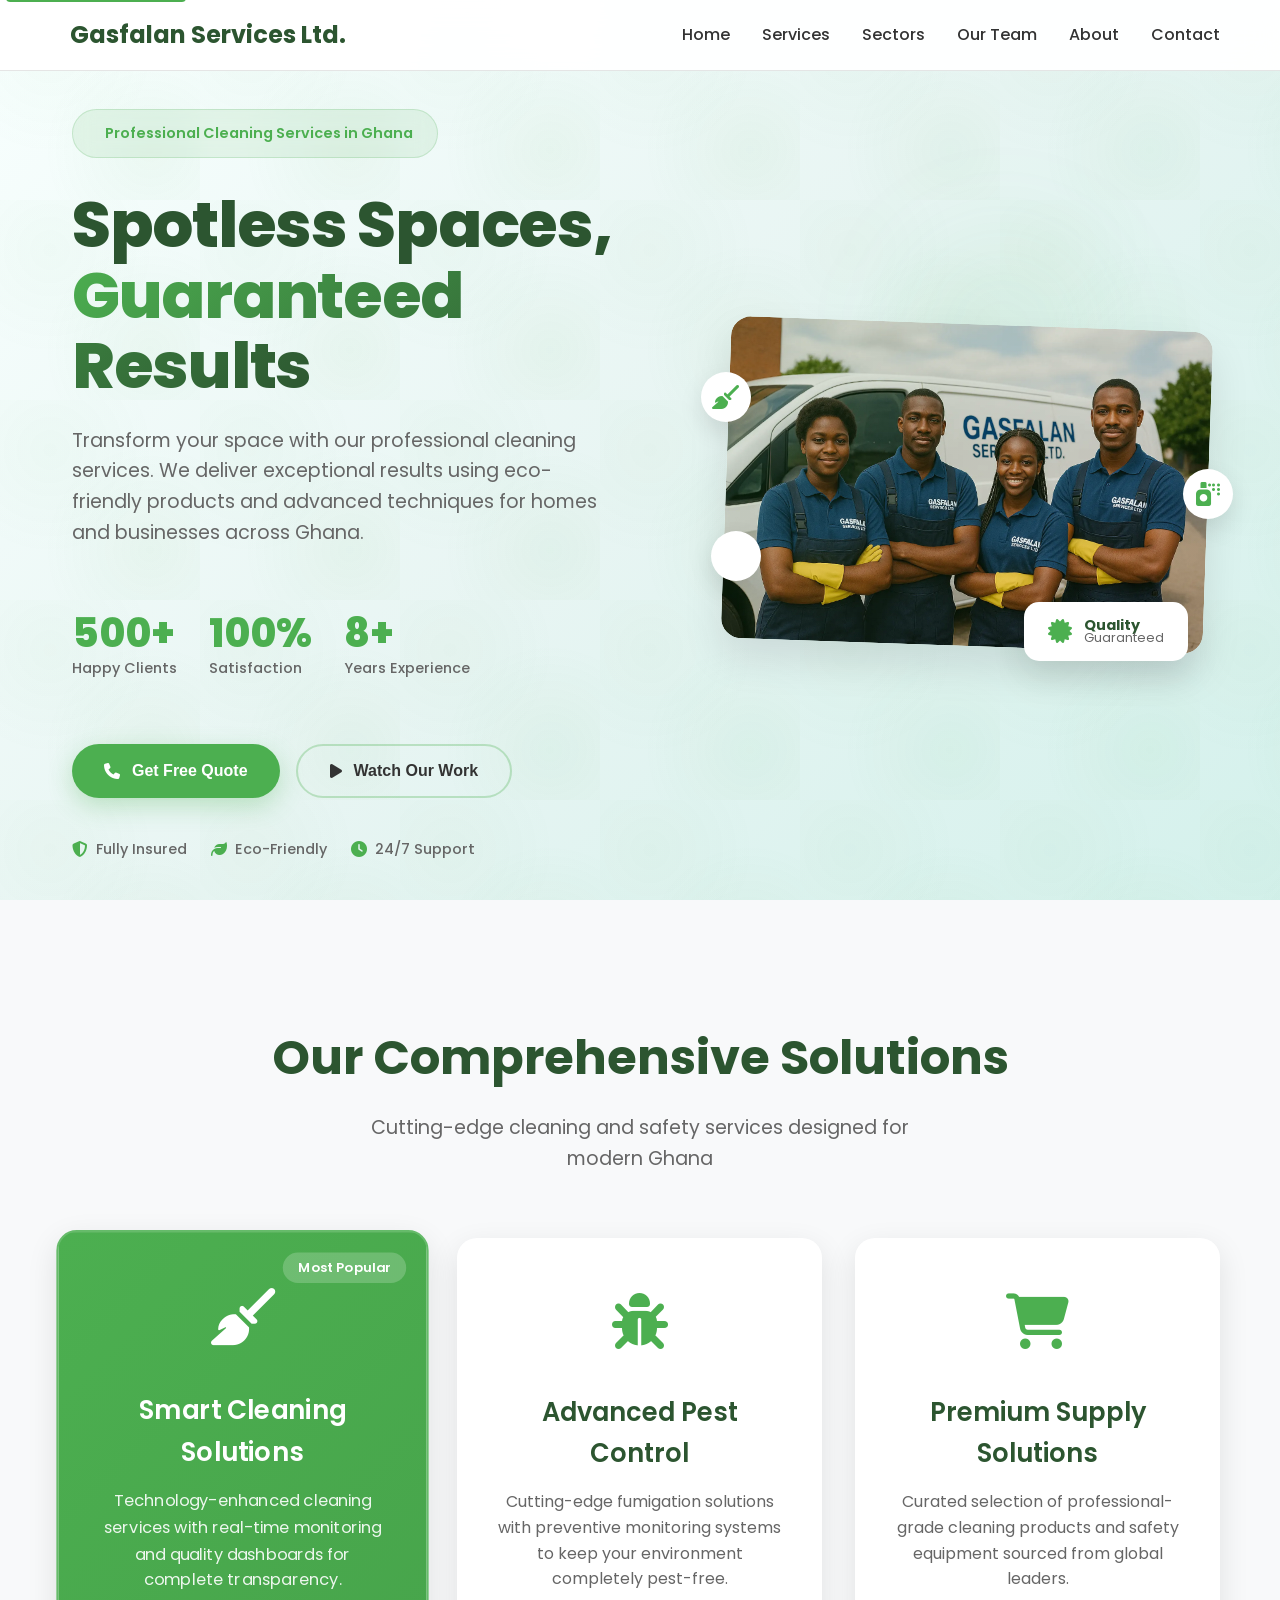
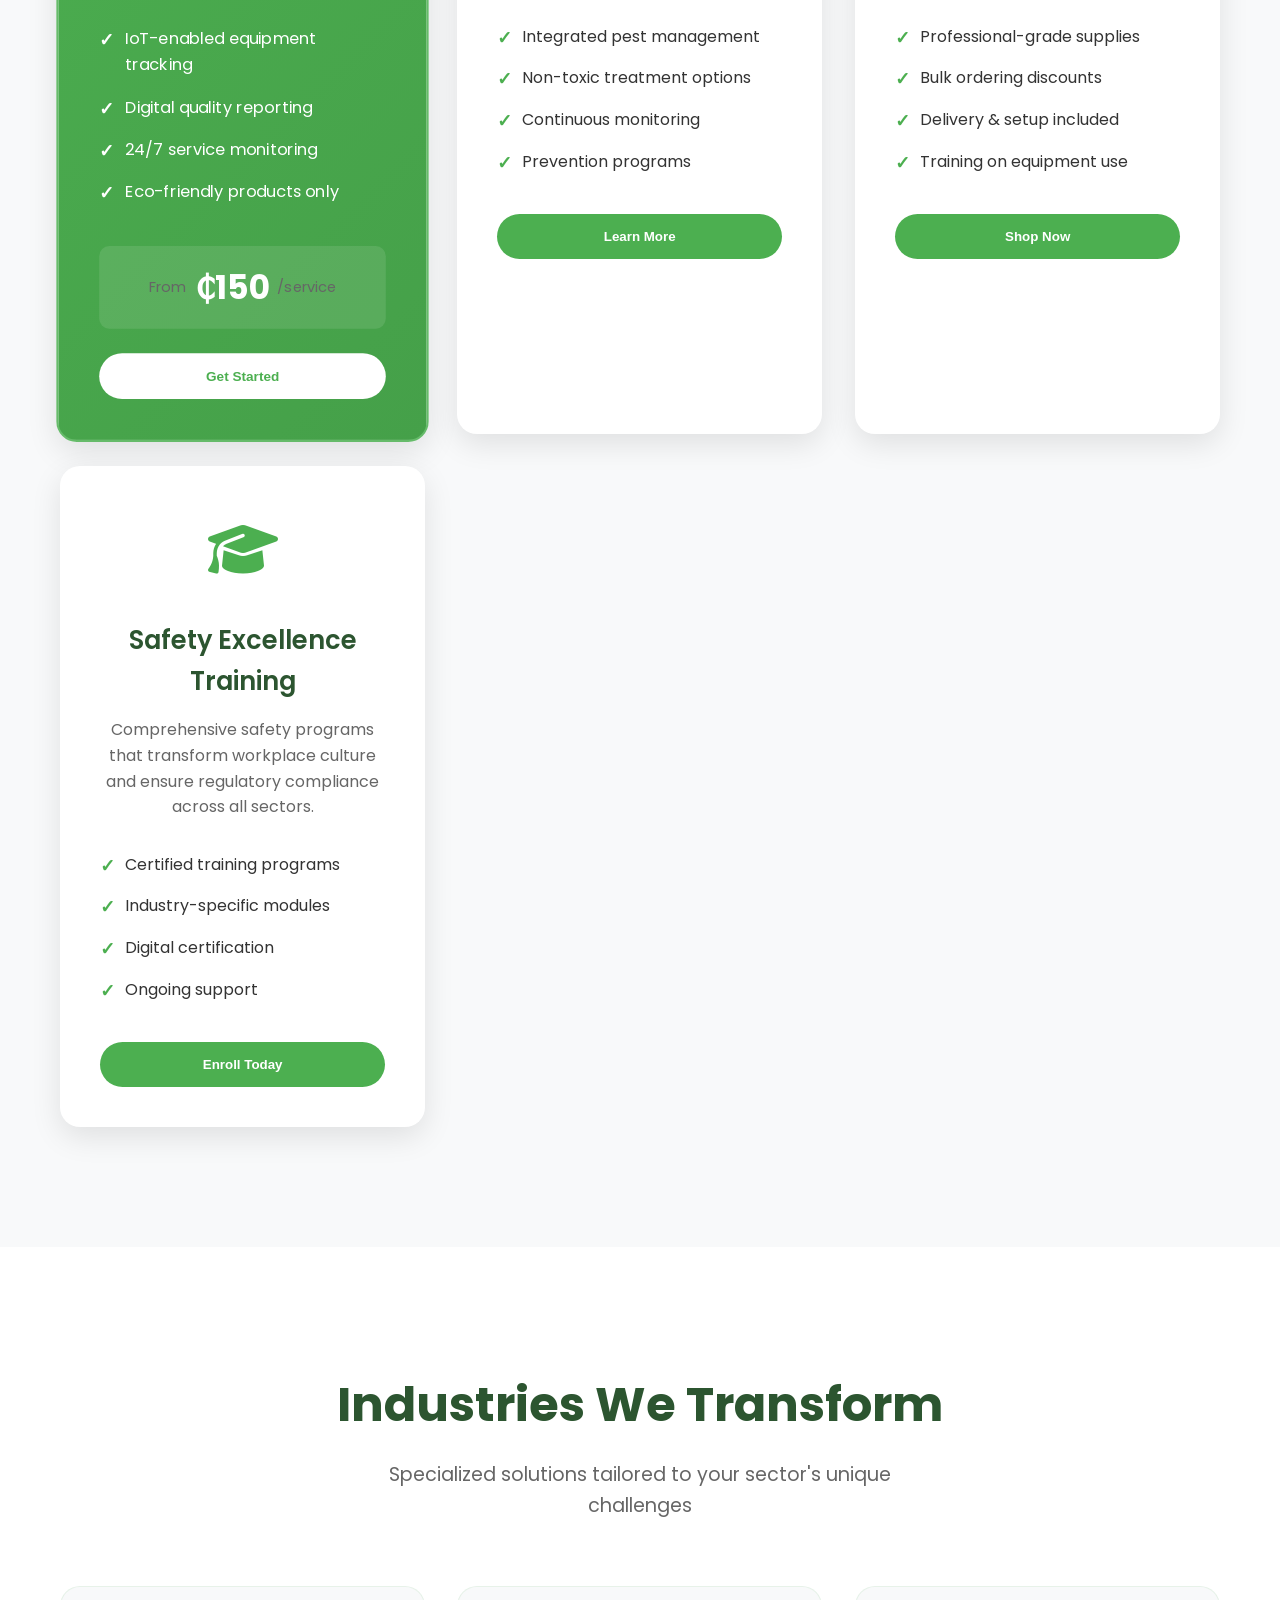
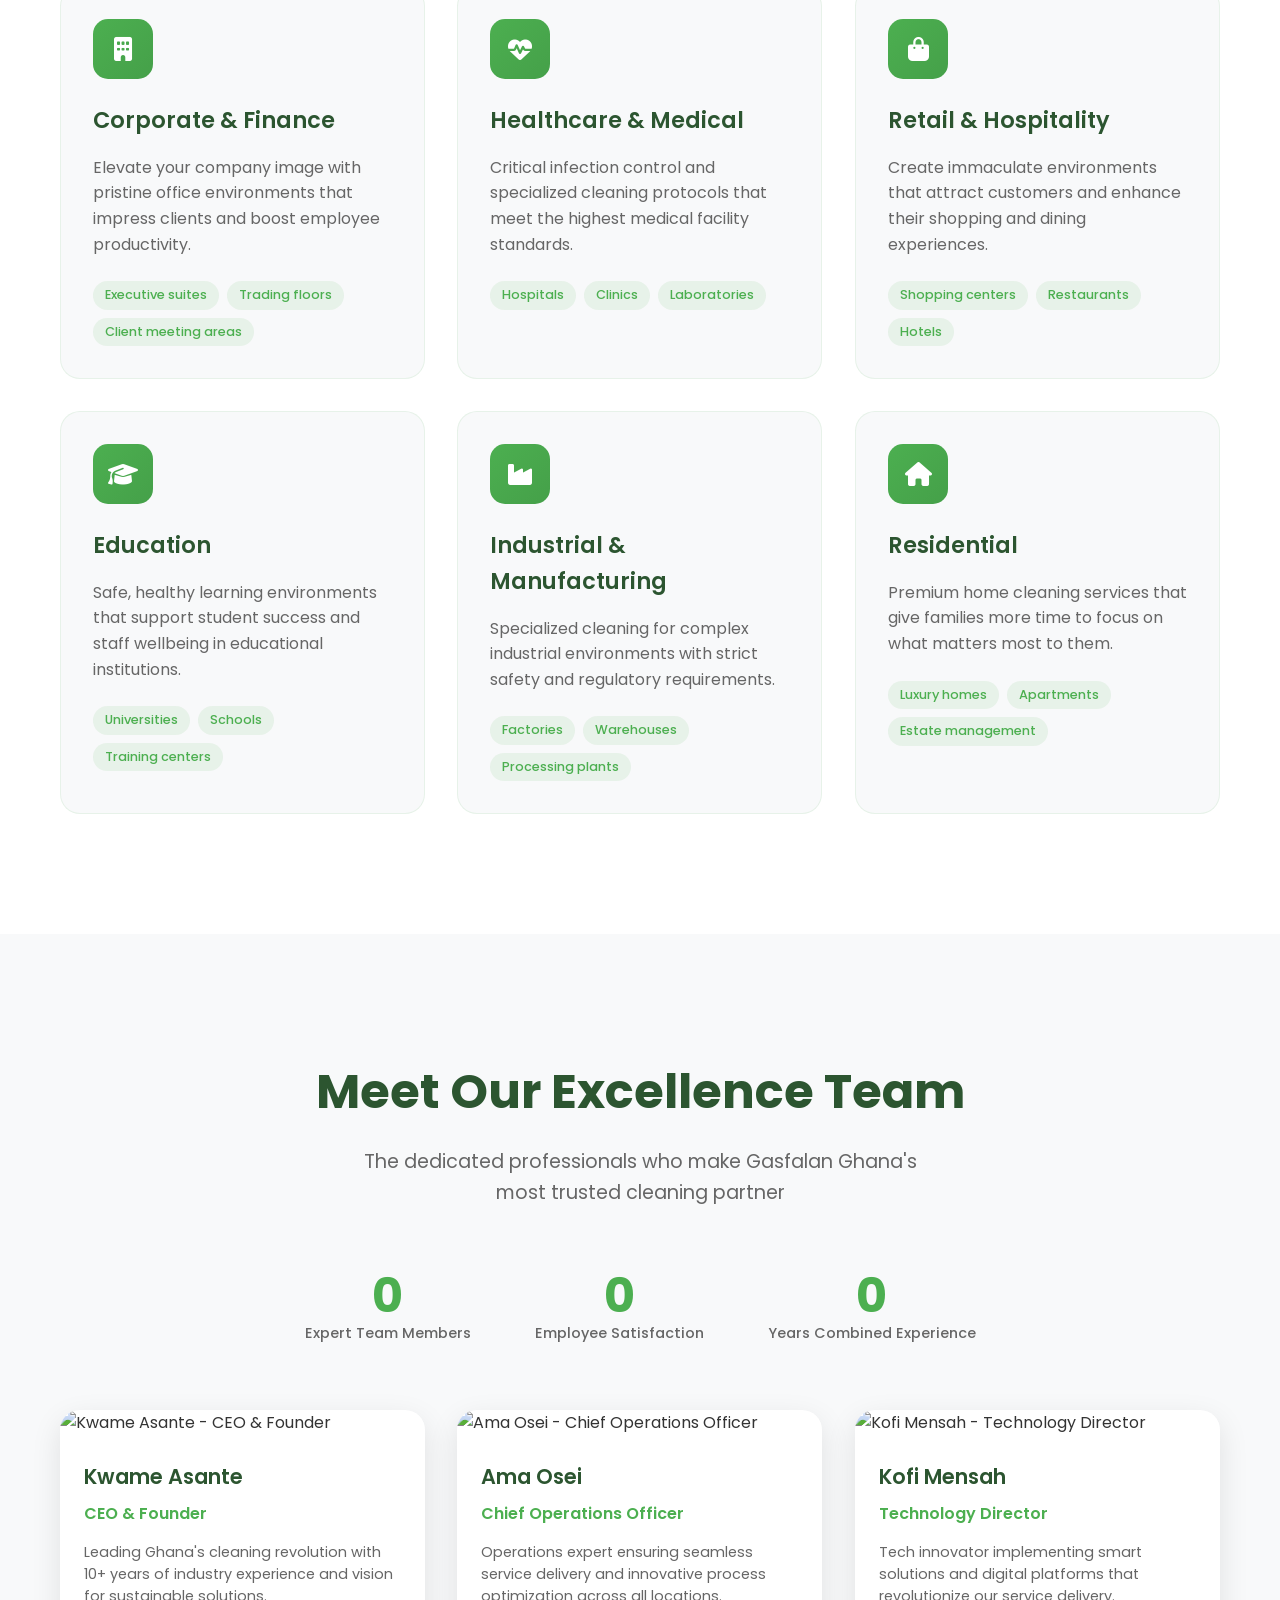
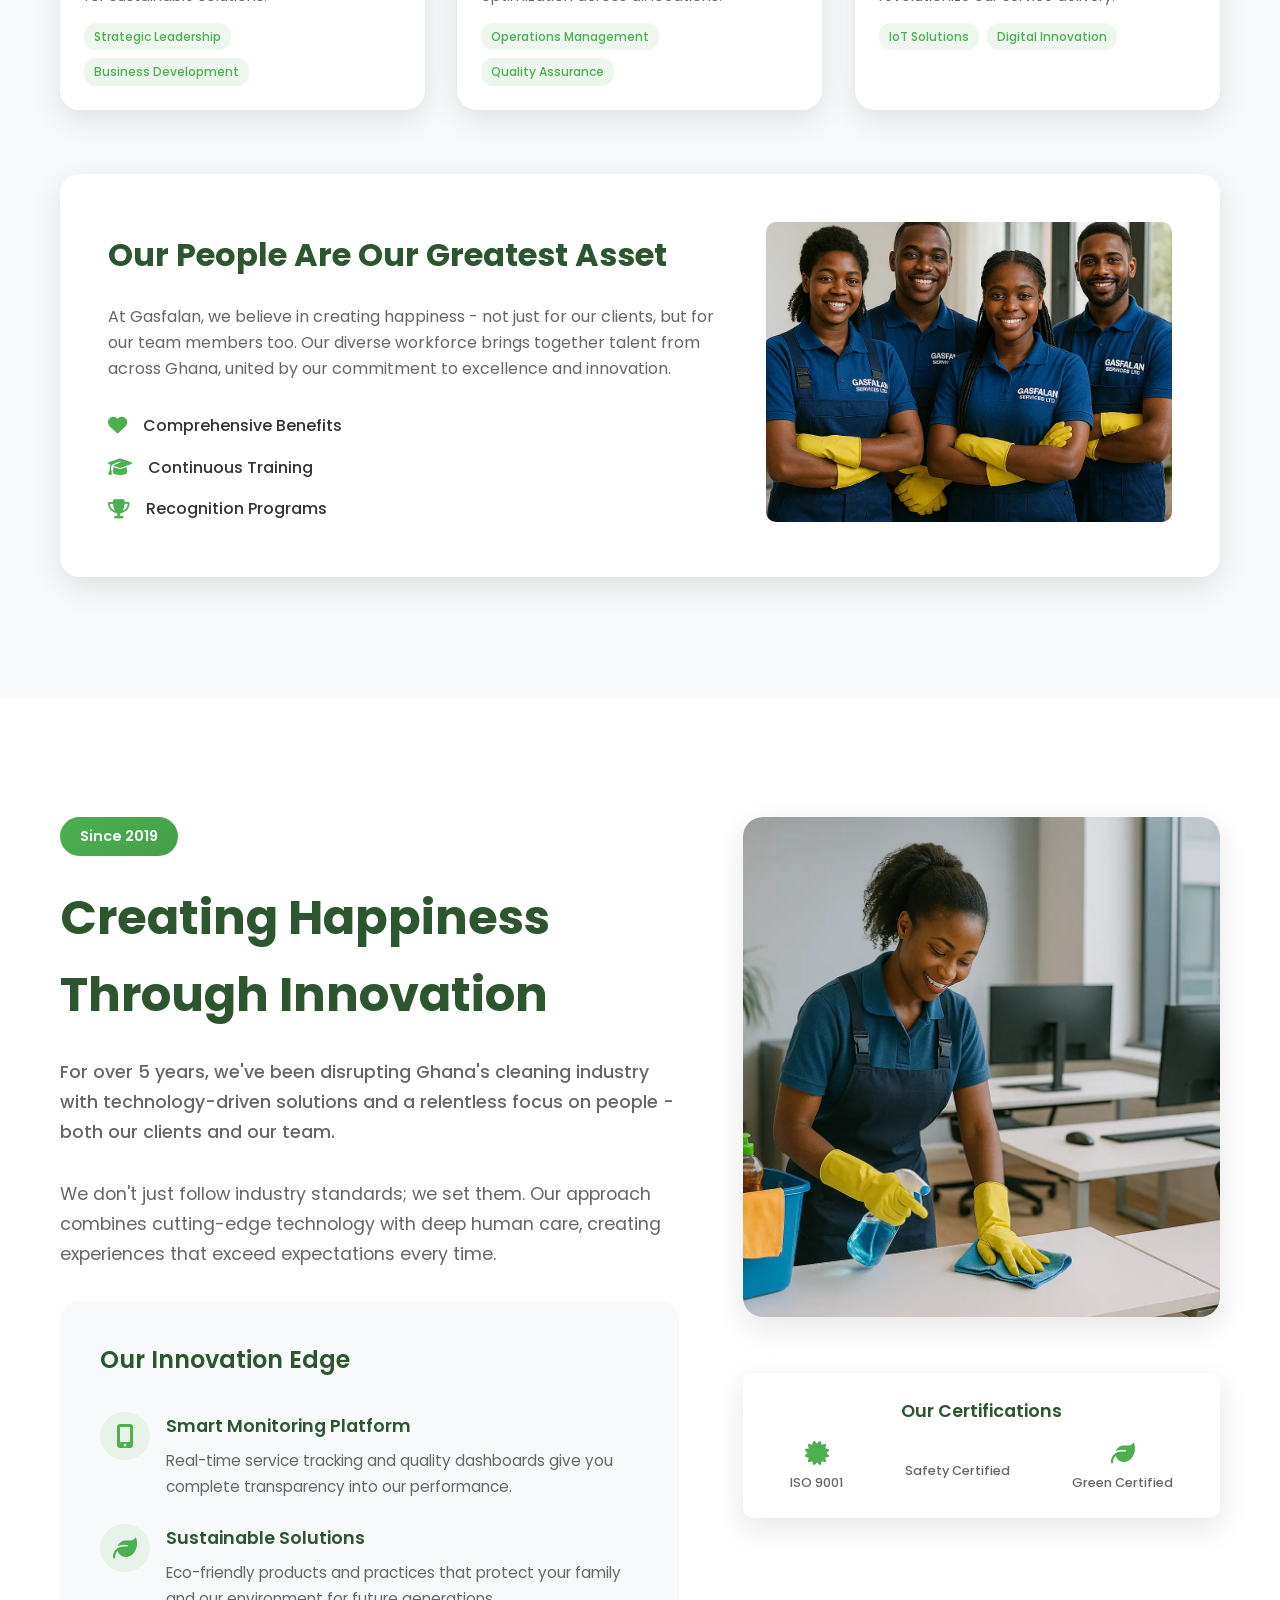
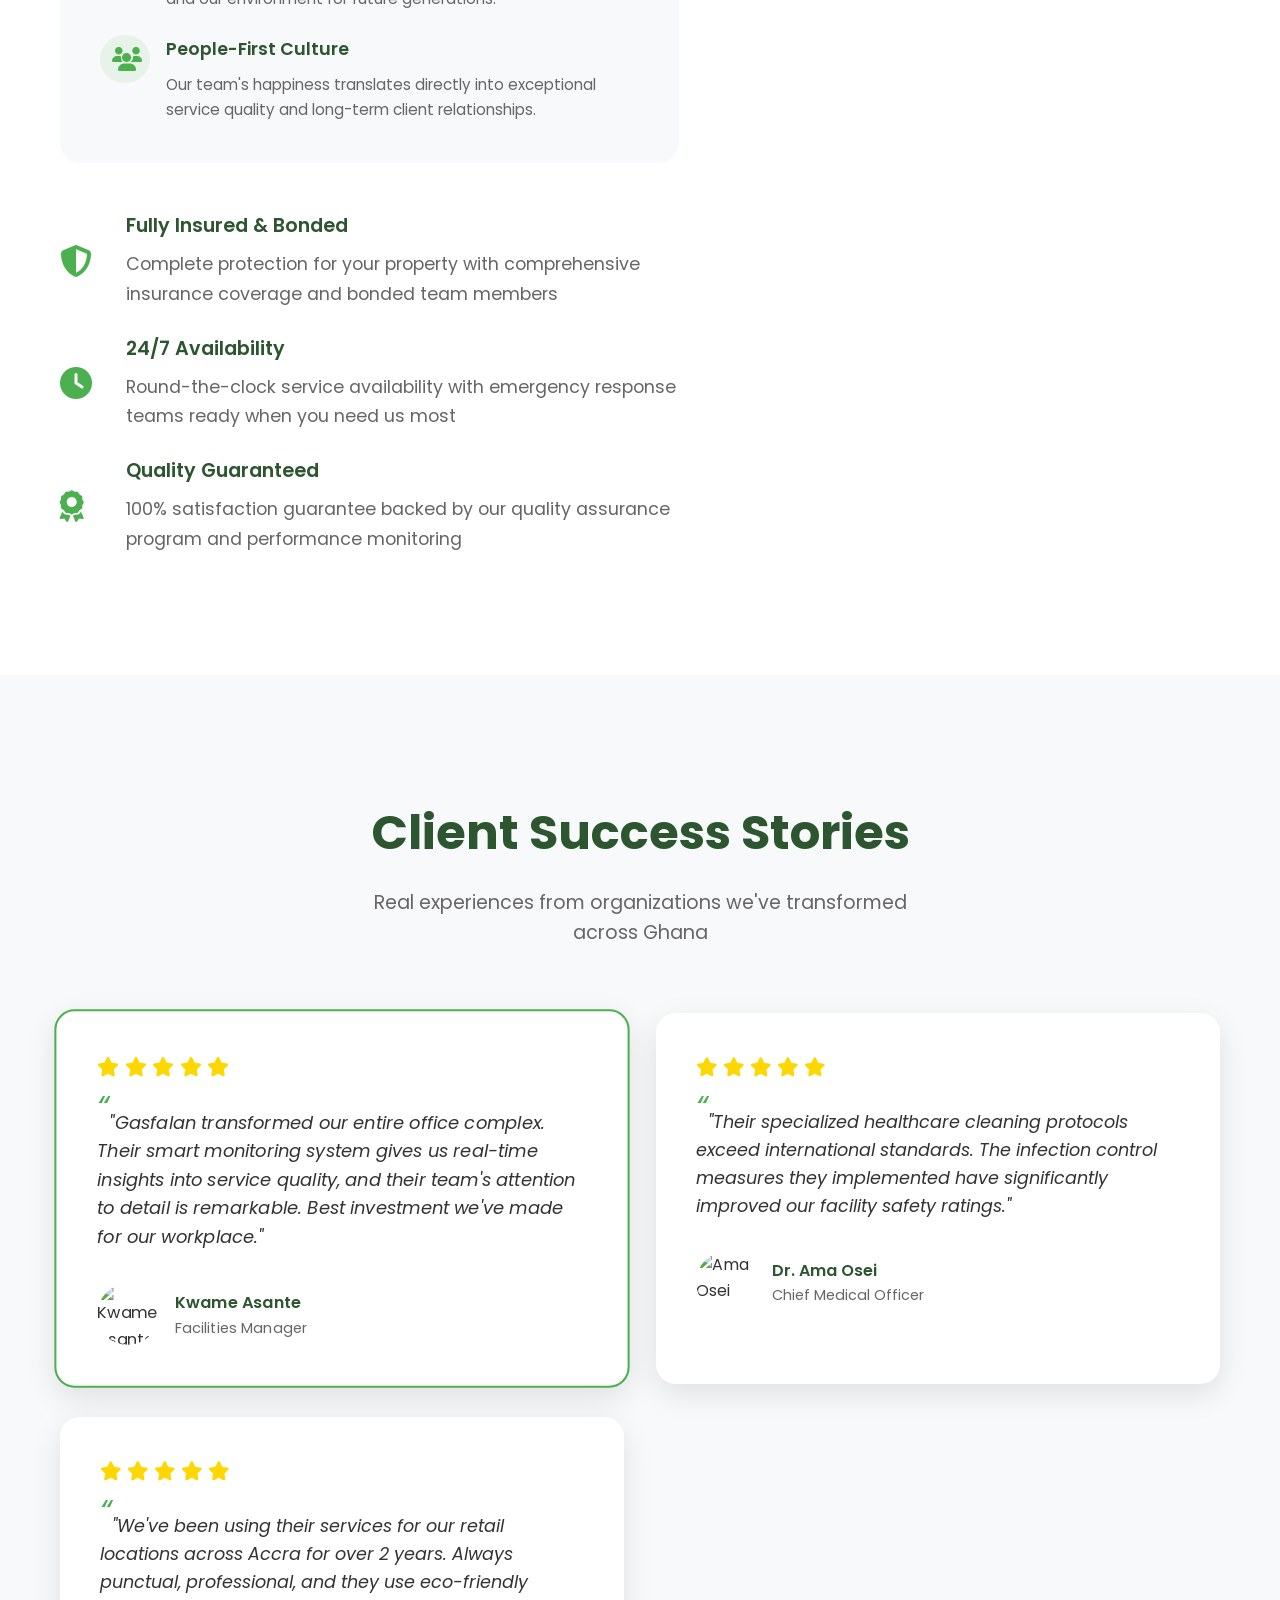
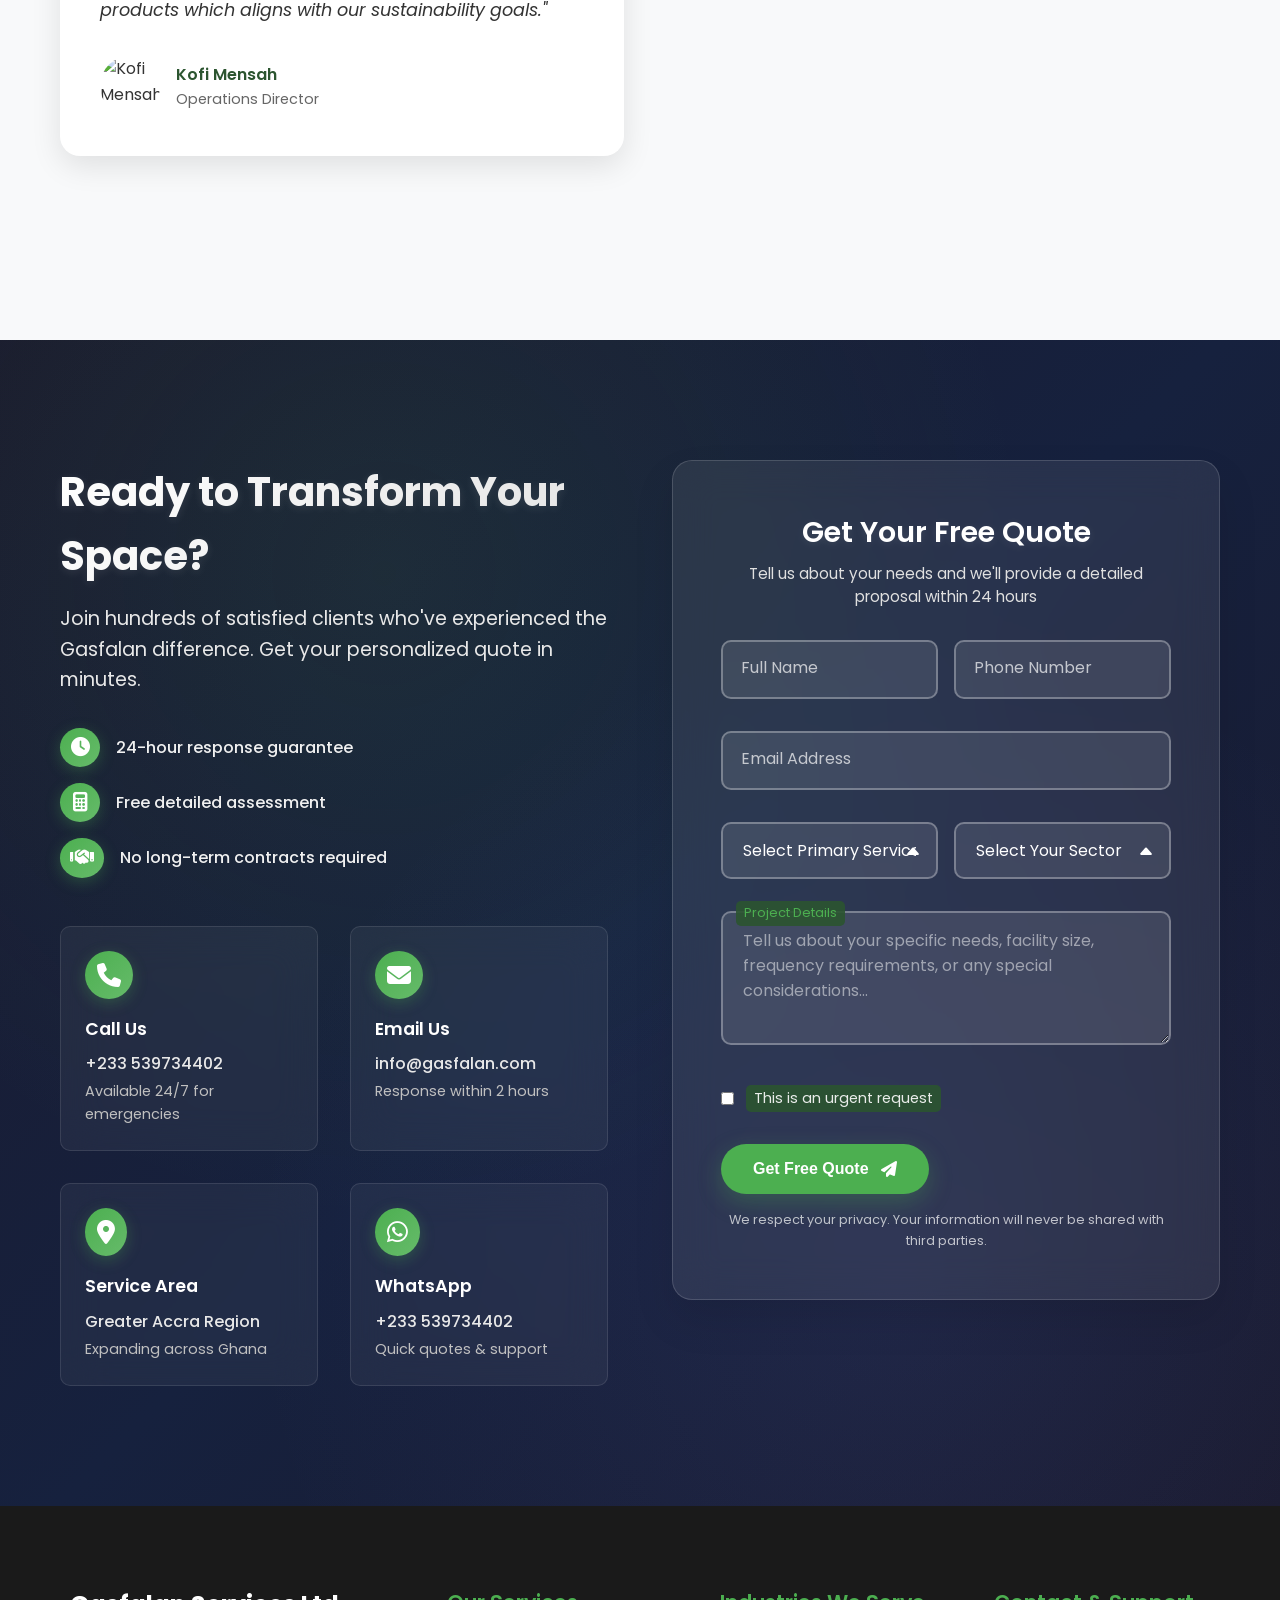
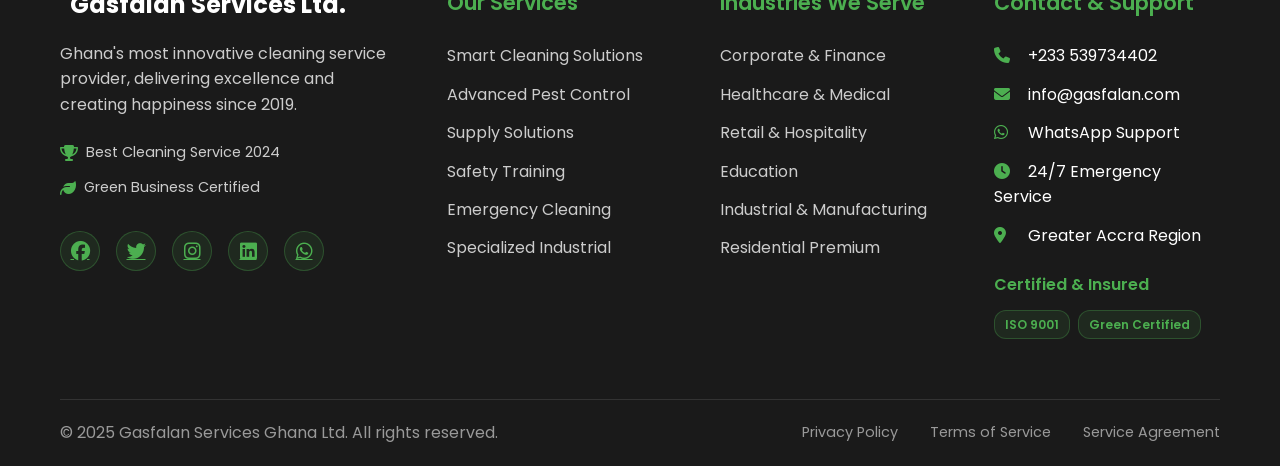
==== index.html @ 3bbe0c64 "minor update" ====
<!DOCTYPE html>
<html lang="en">
<head>
    <meta charset="UTF-8">
    <meta name="viewport" content="width=device-width, initial-scale=1.0">
    <title>Gasfalan Ghana - Professional Cleaning Services</title>
    <meta name="description" content="Professional cleaning services in Ghana. Residential, office, and deep cleaning across Accra, Kumasi, and more.">
    
    <!-- Load CSS -->
    <link rel="stylesheet" href="index.css">
    <link href="https://fonts.googleapis.com/css2?family=Poppins:wght@300;400;600;700&display=swap" rel="stylesheet">
    <link href="https://cdnjs.cloudflare.com/ajax/libs/font-awesome/6.4.0/css/all.min.css" rel="stylesheet">
</head>
<body>
    <!-- Navigation -->
    <header>
        <nav class="navbar" id="navbar">
            <div class="nav-logo">
                <i class="fas fa-sparkles" aria-hidden="true"></i>
                <span>Gasfalan Services Ltd.</span>
            </div>
            <ul class="nav-menu" id="nav-menu">
                <li><a href="#home">Home</a></li>
                <li><a href="#services">Services</a></li>
                <li><a href="#sectors">Sectors</a></li>
                <li><a href="#team">Our Team</a></li>
                <li><a href="#about">About</a></li>
                <li><a href="#contact">Contact</a></li>
            </ul>
            <div class="nav-toggle" id="nav-toggle" aria-label="Toggle navigation">
                <span class="bar"></span>
                <span class="bar"></span>
                <span class="bar"></span>
            </div>
        </nav>
    </header>

    <!-- Modern Hero Section -->
    <main id="main-content">
        <section id="home" class="hero">
            <div class="hero-background">
                <div class="hero-pattern"></div>
                <div class="hero-glow"></div>
            </div>
            
            <div class="hero-container">
                <div class="hero-content">
                    <div class="hero-text">
                        <div class="hero-badge">
                            <i class="fas fa-sparkles"></i>
                            <span>Professional Cleaning Services in Ghana</span>
                        </div>
                        
                        <h1 class="hero-title">
                            Spotless Spaces,<br>
                            <span class="gradient-text">Guaranteed Results</span>
                        </h1>
                        
                        <p class="hero-description">
                            Transform your space with our professional cleaning services. We deliver exceptional results using eco-friendly products and advanced techniques for homes and businesses across Ghana.
                        </p>
                        
                        <div class="hero-stats">
                            <div class="stat-item">
                                <div class="stat-number" data-target="500">0</div>
                                <div class="stat-label">Happy Clients</div>
                            </div>
                            <div class="stat-item">
                                <div class="stat-number" data-target="100">0</div>
                                <div class="stat-label">Satisfaction</div>
                            </div>
                            <div class="stat-item">
                                <div class="stat-number" data-target="8">0</div>
                                <div class="stat-label">Years Experience</div>
                            </div>
                        </div>
                        
                        <div class="hero-actions">
                            <button class="btn btn-primary" id="hero-cta">
                                <i class="fas fa-phone"></i>
                                Get Free Quote
                            </button>
                            <button class="btn btn-outline" id="hero-services">
                                <i class="fas fa-play"></i>
                                Watch Our Work
                            </button>
                        </div>
                        
                        <div class="hero-features">
                            <div class="feature-item">
                                <i class="fas fa-shield-alt"></i>
                                <span>Fully Insured</span>
                            </div>
                            <div class="feature-item">
                                <i class="fas fa-leaf"></i>
                                <span>Eco-Friendly</span>
                            </div>
                            <div class="feature-item">
                                <i class="fas fa-clock"></i>
                                <span>24/7 Support</span>
                            </div>
                        </div>
                    </div>
                    
                    <div class="hero-visual">
                        <div class="hero-image-container">
                            <img src="/assets/image7.webp" alt="Professional cleaning services" class="hero-main-image">
                            <div class="image-overlay"></div>
                        </div>
                        
                        <div class="cleaning-icons">
                            <div class="cleaning-icon icon-1">
                                <i class="fas fa-broom"></i>
                            </div>
                            <div class="cleaning-icon icon-2">
                                <i class="fas fa-spray-can"></i>
                            </div>
                            <div class="cleaning-icon icon-3">
                                <i class="fas fa-sparkles"></i>
                            </div>
                        </div>
                        
                        <div class="quality-badge">
                            <div class="badge-content">
                                <i class="fas fa-certificate"></i>
                                <div>
                                    <div class="badge-title">Quality</div>
                                    <div class="badge-subtitle">Guaranteed</div>
                                </div>
                            </div>
                        </div>
                    </div>
                </div>
            </div>
        </section>

    <!-- Services Section -->
    <section id="services" class="services">
        <div class="container">
            <div class="section-header">
                <h2>Our Comprehensive Solutions</h2>
                <p>Cutting-edge cleaning and safety services designed for modern Ghana</p>
            </div>
            <div class="services-grid">
                <article class="service-card featured">
                    <div class="featured-badge">Most Popular</div>
                    <div class="service-icon">
                        <i class="fas fa-broom" aria-hidden="true"></i>
                    </div>
                    <h3>Smart Cleaning Solutions</h3>
                    <p>Technology-enhanced cleaning services with real-time monitoring and quality dashboards for complete transparency.</p>
                    <ul>
                        <li>IoT-enabled equipment tracking</li>
                        <li>Digital quality reporting</li>
                        <li>24/7 service monitoring</li>
                        <li>Eco-friendly products only</li>
                    </ul>
                    <div class="service-price">
                        <span class="price-from">From</span>
                        <span class="price-amount">₵150</span>
                        <span class="price-period">/service</span>
                    </div>
                    <button class="service-btn">Get Started</button>
                </article>
                
                <article class="service-card">
                    <div class="service-icon">
                        <i class="fas fa-bug" aria-hidden="true"></i>
                    </div>
                    <h3>Advanced Pest Control</h3>
                    <p>Cutting-edge fumigation solutions with preventive monitoring systems to keep your environment completely pest-free.</p>
                    <ul>
                        <li>Integrated pest management</li>
                        <li>Non-toxic treatment options</li>
                        <li>Continuous monitoring</li>
                        <li>Prevention programs</li>
                    </ul>
                    <button class="service-btn">Learn More</button>
                </article>
                
                <article class="service-card">
                    <div class="service-icon">
                        <i class="fas fa-shopping-cart" aria-hidden="true"></i>
                    </div>
                    <h3>Premium Supply Solutions</h3>
                    <p>Curated selection of professional-grade cleaning products and safety equipment sourced from global leaders.</p>
                    <ul>
                        <li>Professional-grade supplies</li>
                        <li>Bulk ordering discounts</li>
                        <li>Delivery & setup included</li>
                        <li>Training on equipment use</li>
                    </ul>
                    <button class="service-btn">Shop Now</button>
                </article>
                
                <article class="service-card">
                    <div class="service-icon">
                        <i class="fas fa-graduation-cap" aria-hidden="true"></i>
                    </div>
                    <h3>Safety Excellence Training</h3>
                    <p>Comprehensive safety programs that transform workplace culture and ensure regulatory compliance across all sectors.</p>
                    <ul>
                        <li>Certified training programs</li>
                        <li>Industry-specific modules</li>
                        <li>Digital certification</li>
                        <li>Ongoing support</li>
                    </ul>
                    <button class="service-btn">Enroll Today</button>
                </article>
            </div>
        </div>
    </section>

    <!-- Sectors Section -->
    <section id="sectors" class="sectors">
        <div class="container">
            <div class="section-header">
                <h2>Industries We Transform</h2>
                <p>Specialized solutions tailored to your sector's unique challenges</p>
            </div>
            <div class="sectors-grid">
                <div class="sector-card">
                    <div class="sector-icon">
                        <i class="fas fa-building"></i>
                    </div>
                    <h3>Corporate & Finance</h3>
                    <p>Elevate your company image with pristine office environments that impress clients and boost employee productivity.</p>
                    <div class="sector-features">
                        <span>Executive suites</span>
                        <span>Trading floors</span>
                        <span>Client meeting areas</span>
                    </div>
                </div>
                
                <div class="sector-card">
                    <div class="sector-icon">
                        <i class="fas fa-heartbeat"></i>
                    </div>
                    <h3>Healthcare & Medical</h3>
                    <p>Critical infection control and specialized cleaning protocols that meet the highest medical facility standards.</p>
                    <div class="sector-features">
                        <span>Hospitals</span>
                        <span>Clinics</span>
                        <span>Laboratories</span>
                    </div>
                </div>
                
                <div class="sector-card">
                    <div class="sector-icon">
                        <i class="fas fa-shopping-bag"></i>
                    </div>
                    <h3>Retail & Hospitality</h3>
                    <p>Create immaculate environments that attract customers and enhance their shopping and dining experiences.</p>
                    <div class="sector-features">
                        <span>Shopping centers</span>
                        <span>Restaurants</span>
                        <span>Hotels</span>
                    </div>
                </div>
                
                <div class="sector-card">
                    <div class="sector-icon">
                        <i class="fas fa-graduation-cap"></i>
                    </div>
                    <h3>Education</h3>
                    <p>Safe, healthy learning environments that support student success and staff wellbeing in educational institutions.</p>
                    <div class="sector-features">
                        <span>Universities</span>
                        <span>Schools</span>
                        <span>Training centers</span>
                    </div>
                </div>
                
                <div class="sector-card">
                    <div class="sector-icon">
                        <i class="fas fa-industry"></i>
                    </div>
                    <h3>Industrial & Manufacturing</h3>
                    <p>Specialized cleaning for complex industrial environments with strict safety and regulatory requirements.</p>
                    <div class="sector-features">
                        <span>Factories</span>
                        <span>Warehouses</span>
                        <span>Processing plants</span>
                    </div>
                </div>
                
                <div class="sector-card">
                    <div class="sector-icon">
                        <i class="fas fa-home"></i>
                    </div>
                    <h3>Residential</h3>
                    <p>Premium home cleaning services that give families more time to focus on what matters most to them.</p>
                    <div class="sector-features">
                        <span>Luxury homes</span>
                        <span>Apartments</span>
                        <span>Estate management</span>
                    </div>
                </div>
            </div>
        </div>
    </section>

    <!-- Team Section -->
    <section id="team" class="team">
        <div class="container">
            <div class="section-header">
                <h2>Meet Our Excellence Team</h2>
                <p>The dedicated professionals who make Gasfalan Ghana's most trusted cleaning partner</p>
            </div>
            
            <div class="team-stats">
                <div class="team-stat">
                    <span class="stat-number" data-target="20+">0</span>
                    <span class="stat-label">Expert Team Members</span>
                </div>
                <div class="team-stat">
                    <span class="stat-number" data-target="100%">0</span>
                    <span class="stat-label">Employee Satisfaction</span>
                </div>
                <div class="team-stat">
                    <span class="stat-number" data-target="8+">0</span>
                    <span class="stat-label">Years Combined Experience</span>
                </div>
            </div>

            <div class="team-grid">
                <div class="team-member">
                    <div class="member-image">
                        <img src="https://placehold.co/300x400/2c5530/FFFFFF?text=Kwame+A.+CEO" alt="Kwame Asante - CEO & Founder">
                        <div class="member-overlay">
                            <div class="member-social">
                                <a href="#" aria-label="LinkedIn"><i class="fab fa-linkedin"></i></a>
                                <a href="#" aria-label="Email"><i class="fas fa-envelope"></i></a>
                            </div>
                        </div>
                    </div>
                    <div class="member-info">
                        <h3>Kwame Asante</h3>
                        <p class="member-role">CEO & Founder</p>
                        <p class="member-bio">Leading Ghana's cleaning revolution with 10+ years of industry experience and vision for sustainable solutions.</p>
                        <div class="member-expertise">
                            <span>Strategic Leadership</span>
                            <span>Business Development</span>
                        </div>
                    </div>
                </div>

                <div class="team-member">
                    <div class="member-image">
                        <img src="https://placehold.co/300x400/4CAF50/FFFFFF?text=Ama+O.+COO" alt="Ama Osei - Chief Operations Officer">
                        <div class="member-overlay">
                            <div class="member-social">
                                <a href="#" aria-label="LinkedIn"><i class="fab fa-linkedin"></i></a>
                                <a href="#" aria-label="Email"><i class="fas fa-envelope"></i></a>
                            </div>
                        </div>
                    </div>
                    <div class="member-info">
                        <h3>Ama Osei</h3>
                        <p class="member-role">Chief Operations Officer</p>
                        <p class="member-bio">Operations expert ensuring seamless service delivery and innovative process optimization across all locations.</p>
                        <div class="member-expertise">
                            <span>Operations Management</span>
                            <span>Quality Assurance</span>
                        </div>
                    </div>
                </div>

                <div class="team-member">
                    <div class="member-image">
                        <img src="https://placehold.co/300x400/667eea/FFFFFF?text=Kofi+M.+Tech" alt="Kofi Mensah - Technology Director">
                        <div class="member-overlay">
                            <div class="member-social">
                                <a href="#" aria-label="LinkedIn"><i class="fab fa-linkedin"></i></a>
                                <a href="#" aria-label="Email"><i class="fas fa-envelope"></i></a>
                            </div>
                        </div>
                    </div>
                    <div class="member-info">
                        <h3>Kofi Mensah</h3>
                        <p class="member-role">Technology Director</p>
                        <p class="member-bio">Tech innovator implementing smart solutions and digital platforms that revolutionize our service delivery.</p>
                        <div class="member-expertise">
                            <span>IoT Solutions</span>
                            <span>Digital Innovation</span>
                        </div>
                    </div>
                </div>

            </div>

            <div class="team-culture">
                <div class="culture-content">
                    <div class="culture-text">
                        <h3>Our People Are Our Greatest Asset</h3>
                        <p>At Gasfalan, we believe in creating happiness - not just for our clients, but for our team members too. Our diverse workforce brings together talent from across Ghana, united by our commitment to excellence and innovation.</p>
                        <div class="culture-features">
                            <div class="culture-feature">
                                <i class="fas fa-heart"></i>
                                <span>Comprehensive Benefits</span>
                            </div>
                            <div class="culture-feature">
                                <i class="fas fa-graduation-cap"></i>
                                <span>Continuous Training</span>
                            </div>
                            <div class="culture-feature">
                                <i class="fas fa-trophy"></i>
                                <span>Recognition Programs</span>
                            </div>
                        </div>
                    </div>
                    <div class="culture-image">
                        <img src="/assets/image6.webp" alt="Gasfalan team in training session">
                    </div>
                </div>
            </div>
        </div>
    </section>

    <!-- About Section -->
    <section id="about" class="about">
        <div class="container">
            <div class="about-content">
                <div class="about-text">
                    <div class="about-badge">
                        <span>Since 2019</span>
                    </div>
                    <h2>Creating Happiness Through Innovation</h2>
                    <p class="about-intro">For over 5 years, we've been disrupting Ghana's cleaning industry with technology-driven solutions and a relentless focus on people - both our clients and our team.</p>
                    <p>We don't just follow industry standards; we set them. Our approach combines cutting-edge technology with deep human care, creating experiences that exceed expectations every time.</p>
                    
                    <div class="innovation-section">
                        <h3>Our Innovation Edge</h3>
                        <div class="innovation-grid">
                            <div class="innovation-item">
                                <i class="fas fa-mobile-alt"></i>
                                <div>
                                    <h4>Smart Monitoring Platform</h4>
                                    <p>Real-time service tracking and quality dashboards give you complete transparency into our performance.</p>
                                </div>
                            </div>
                            <div class="innovation-item">
                                <i class="fas fa-leaf"></i>
                                <div>
                                    <h4>Sustainable Solutions</h4>
                                    <p>Eco-friendly products and practices that protect your family and our environment for future generations.</p>
                                </div>
                            </div>
                            <div class="innovation-item">
                                <i class="fas fa-users"></i>
                                <div>
                                    <h4>People-First Culture</h4>
                                    <p>Our team's happiness translates directly into exceptional service quality and long-term client relationships.</p>
                                </div>
                            </div>
                        </div>
                    </div>

                    <div class="features">
                        <div class="feature">
                            <i class="fas fa-shield-alt" aria-hidden="true"></i>
                            <div>
                                <h4>Fully Insured & Bonded</h4>
                                <p>Complete protection for your property with comprehensive insurance coverage and bonded team members</p>
                            </div>
                        </div>
                        <div class="feature">
                            <i class="fas fa-clock" aria-hidden="true"></i>
                            <div>
                                <h4>24/7 Availability</h4>
                                <p>Round-the-clock service availability with emergency response teams ready when you need us most</p>
                            </div>
                        </div>
                        <div class="feature">
                            <i class="fas fa-award" aria-hidden="true"></i>
                            <div>
                                <h4>Quality Guaranteed</h4>
                                <p>100% satisfaction guarantee backed by our quality assurance program and performance monitoring</p>
                            </div>
                        </div>
                    </div>
                </div>
                <div class="about-images">
                    <div class="about-image-main">
                        <img src="assets/image8.webp" alt="Professional cleaning in modern office environment">
                    </div>
                    <div class="credentials-display">
                        <h4>Our Certifications</h4>
                        <div class="credential-logos">
                            <div class="credential-item">
                                <i class="fas fa-certificate"></i>
                                <span>ISO 9001</span>
                            </div>
                            <div class="credential-item">
                                <i class="fas fa-shield-check"></i>
                                <span>Safety Certified</span>
                            </div>
                            <div class="credential-item">
                                <i class="fas fa-leaf"></i>
                                <span>Green Certified</span>
                            </div>
                        </div>
                    </div>
                </div>
            </div>
        </div>
    </section>

    <!-- Testimonials Section -->
    <section class="testimonials">
        <div class="container">
            <div class="section-header">
                <h2>Client Success Stories</h2>
                <p>Real experiences from organizations we've transformed across Ghana</p>
            </div>
            <div class="testimonials-grid">
                <article class="testimonial-card featured">
                    <div class="stars" aria-label="5 stars">
                        <i class="fas fa-star" aria-hidden="true"></i>
                        <i class="fas fa-star" aria-hidden="true"></i>
                        <i class="fas fa-star" aria-hidden="true"></i>
                        <i class="fas fa-star" aria-hidden="true"></i>
                        <i class="fas fa-star" aria-hidden="true"></i>
                    </div>
                    <blockquote>"Gasfalan transformed our entire office complex. Their smart monitoring system gives us real-time insights into service quality, and their team's attention to detail is remarkable. Best investment we've made for our workplace."</blockquote>
                    <div class="testimonial-author">
                        <div class="author-image">
                            <img src="https://placehold.co/60x60/4CAF50/FFFFFF?text=KA" alt="Kwame Asante">
                        </div>
                        <div class="author-info">
                            <strong>Kwame Asante</strong>
                            <span>Facilities Manager</span>
                        </div>
                    </div>
                </article>
                
                <article class="testimonial-card">
                    <div class="stars" aria-label="5 stars">
                        <i class="fas fa-star" aria-hidden="true"></i>
                        <i class="fas fa-star" aria-hidden="true"></i>
                        <i class="fas fa-star" aria-hidden="true"></i>
                        <i class="fas fa-star" aria-hidden="true"></i>
                        <i class="fas fa-star" aria-hidden="true"></i>
                    </div>
                    <blockquote>"Their specialized healthcare cleaning protocols exceed international standards. The infection control measures they implemented have significantly improved our facility safety ratings."</blockquote>
                    <div class="testimonial-author">
                        <div class="author-image">
                            <img src="https://placehold.co/60x60/2c5530/FFFFFF?text=AO" alt="Ama Osei">
                        </div>
                        <div class="author-info">
                            <strong>Dr. Ama Osei</strong>
                            <span>Chief Medical Officer</span>
                        </div>
                    </div>
                </article>
                
                <article class="testimonial-card">
                    <div class="stars" aria-label="5 stars">
                        <i class="fas fa-star" aria-hidden="true"></i>
                        <i class="fas fa-star" aria-hidden="true"></i>
                        <i class="fas fa-star" aria-hidden="true"></i>
                        <i class="fas fa-star" aria-hidden="true"></i>
                        <i class="fas fa-star" aria-hidden="true"></i>
                    </div>
                    <blockquote>"We've been using their services for our retail locations across Accra for over 2 years. Always punctual, professional, and they use eco-friendly products which aligns with our sustainability goals."</blockquote>
                    <div class="testimonial-author">
                        <div class="author-image">
                            <img src="https://placehold.co/60x60/667eea/FFFFFF?text=KM" alt="Kofi Mensah">
                        </div>
                        <div class="author-info">
                            <strong>Kofi Mensah</strong>
                            <span>Operations Director</span>
                        </div>
                    </div>
                </article>
            </div>
        </div>
    </section>

    <!-- Contact Section -->
    <section id="contact" class="contact">
        <div class="container">
            <div class="contact-content">
                <div class="contact-info">
                    <h2>Ready to Transform Your Space?</h2>
                    <p class="contact-intro">Join hundreds of satisfied clients who've experienced the Gasfalan difference. Get your personalized quote in minutes.</p>
                    
                    <div class="contact-benefits">
                        <div class="contact-benefit">
                            <i class="fas fa-clock"></i>
                            <span>24-hour response guarantee</span>
                        </div>
                        <div class="contact-benefit">
                            <i class="fas fa-calculator"></i>
                            <span>Free detailed assessment</span>
                        </div>
                        <div class="contact-benefit">
                            <i class="fas fa-handshake"></i>
                            <span>No long-term contracts required</span>
                        </div>
                    </div>
                    
                    <div class="contact-details">
                        <div class="contact-item">
                            <i class="fas fa-phone" aria-hidden="true"></i>
                            <div>
                                <h4>Call Us</h4>
                                <p>+233 539734402</p>
                                <span>Available 24/7 for emergencies</span>
                            </div>
                        </div>
                        <div class="contact-item">
                            <i class="fas fa-envelope" aria-hidden="true"></i>
                            <div>
                                <h4>Email Us</h4>
                                <p>info@gasfalan.com</p>
                                <span>Response within 2 hours</span>
                            </div>
                        </div>
                        <div class="contact-item">
                            <i class="fas fa-map-marker-alt" aria-hidden="true"></i>
                            <div>
                                <h4>Service Area</h4>
                                <p>Greater Accra Region</p>
                                <span>Expanding across Ghana</span>
                            </div>
                        </div>
                        <div class="contact-item">
                            <i class="fab fa-whatsapp" aria-hidden="true"></i>
                            <div>
                                <h4>WhatsApp</h4>
                                <p>+233 539734402</p>
                                <span>Quick quotes & support</span>
                            </div>
                        </div>
                    </div>
                </div>
                <div class="contact-form">
                    <div class="form-header">
                        <h3>Get Your Free Quote</h3>
                        <p>Tell us about your needs and we'll provide a detailed proposal within 24 hours</p>
                    </div>
                    <form id="quoteForm" novalidate>
                        <div class="form-row">
                            <div class="form-group">
                                <input type="text" id="name" name="name" required autocomplete="name">
                                <label for="name">Full Name</label>
                            </div>
                            <div class="form-group">
                                <input type="tel" id="phone" name="phone" required autocomplete="tel">
                                <label for="phone">Phone Number</label>
                            </div>
                        </div>
                        <div class="form-group">
                            <input type="email" id="email" name="email" required autocomplete="email">
                            <label for="email">Email Address</label>
                        </div>
                        <div class="form-row">
                            <div class="form-group">
                                <select id="service" name="service" required>
                                    <option value="">Select Primary Service</option>
                                    <option value="smart-cleaning">Smart Cleaning Solutions</option>
                                    <option value="pest-control">Advanced Pest Control</option>
                                    <option value="supply-solutions">Supply Solutions</option>
                                    <option value="safety-training">Safety Training</option>
                                    <option value="multiple">Multiple Services</option>
                                </select>
                            </div>
                            <div class="form-group">
                                <select id="sector" name="sector" required>
                                    <option value="">Select Your Sector</option>
                                    <option value="corporate">Corporate & Finance</option>
                                    <option value="healthcare">Healthcare & Medical</option>
                                    <option value="retail">Retail & Hospitality</option>
                                    <option value="education">Education</option>
                                    <option value="industrial">Industrial & Manufacturing</option>
                                    <option value="residential">Residential</option>
                                </select>
                            </div>
                        </div>
                        <div class="form-group">
                            <textarea id="message" name="message" rows="4" placeholder="Tell us about your specific needs, facility size, frequency requirements, or any special considerations..."></textarea>
                            <label for="message">Project Details</label>
                        </div>
                        <div class="form-group checkbox-group">
                            <input type="checkbox" id="urgent" name="urgent">
                            <label for="urgent" class="checkbox-label">This is an urgent request</label>
                        </div>
                        <button type="submit" class="btn btn-primary">
                            <span>Get Free Quote</span>
                            <i class="fas fa-paper-plane"></i>
                        </button>
                        <p class="form-note">We respect your privacy. Your information will never be shared with third parties.</p>
                    </form>
                </div>
            </div>
        </div>
    </section>

    <!-- Footer -->
    <footer class="footer">
        <div class="container">
            <div class="footer-content">
                <div class="footer-section">
                    <div class="footer-logo">
                        <i class="fas fa-sparkles" aria-hidden="true"></i>
                        <span>Gasfalan Services Ltd.</span>
                    </div>
                    <p>Ghana's most innovative cleaning service provider, delivering excellence and creating happiness since 2019.</p>
                    <div class="footer-awards">
                        <div class="award-item">
                            <i class="fas fa-trophy"></i>
                            <span>Best Cleaning Service 2024</span>
                        </div>
                        <div class="award-item">
                            <i class="fas fa-leaf"></i>
                            <span>Green Business Certified</span>
                        </div>
                    </div>
                    <div class="social-links">
                        <a href="#" aria-label="Facebook"><i class="fab fa-facebook" aria-hidden="true"></i></a>
                        <a href="#" aria-label="Twitter"><i class="fab fa-twitter" aria-hidden="true"></i></a>
                        <a href="#" aria-label="Instagram"><i class="fab fa-instagram" aria-hidden="true"></i></a>
                        <a href="#" aria-label="LinkedIn"><i class="fab fa-linkedin" aria-hidden="true"></i></a>
                        <a href="#" aria-label="WhatsApp"><i class="fab fa-whatsapp" aria-hidden="true"></i></a>
                    </div>
                </div>
                <div class="footer-section">
                    <h4>Our Services</h4>
                    <ul>
                        <li><a href="#services">Smart Cleaning Solutions</a></li>
                        <li><a href="#services">Advanced Pest Control</a></li>
                        <li><a href="#services">Supply Solutions</a></li>
                        <li><a href="#services">Safety Training</a></li>
                        <li><a href="#services">Emergency Cleaning</a></li>
                        <li><a href="#services">Specialized Industrial</a></li>
                    </ul>
                </div>
                <div class="footer-section">
                    <h4>Industries We Serve</h4>
                    <ul>
                        <li><a href="#sectors">Corporate & Finance</a></li>
                        <li><a href="#sectors">Healthcare & Medical</a></li>
                        <li><a href="#sectors">Retail & Hospitality</a></li>
                        <li><a href="#sectors">Education</a></li>
                        <li><a href="#sectors">Industrial & Manufacturing</a></li>
                        <li><a href="#sectors">Residential Premium</a></li>
                    </ul>
                </div>
                <div class="footer-section">
                    <h4>Contact & Support</h4>
                    <ul>
                        <li><i class="fas fa-phone" aria-hidden="true"></i> +233 539734402</li>
                        <li><i class="fas fa-envelope" aria-hidden="true"></i> info@gasfalan.com</li>
                        <li><i class="fab fa-whatsapp" aria-hidden="true"></i> WhatsApp Support</li>
                        <li><i class="fas fa-clock" aria-hidden="true"></i> 24/7 Emergency Service</li>
                        <li><i class="fas fa-map-marker-alt" aria-hidden="true"></i> Greater Accra Region</li>
                    </ul>
                    <div class="footer-certifications">
                        <span>Certified & Insured</span>
                        <div class="cert-badges">
                            <span class="cert-badge">ISO 9001</span>
                            <span class="cert-badge">Green Certified</span>
                        </div>
                    </div>
                </div>
            </div>
            <div class="footer-bottom">
                <div class="footer-bottom-content">
                    <p>&copy; 2025 Gasfalan Services Ghana Ltd. All rights reserved.</p>
                    <div class="footer-links">
                        <a href="#">Privacy Policy</a>
                        <a href="#">Terms of Service</a>
                        <a href="#">Service Agreement</a>
                    </div>
                </div>
            </div>
        </div>
    </footer>
    </main>

    <!-- Load JavaScript at the end for better performance -->
    <script src="index.js" defer></script>
</body>
</html>
---- index.css ----
/* CSS Custom Properties for better performance */
:root {
    --primary-color: #4CAF50;
    --primary-dark: #45a049;
    --primary-light: #66BB6A;
    --secondary-color: #2c5530;
    --accent-color: #667eea;
    --accent-secondary: #764ba2;
    --text-color: #333;
    --text-light: #666;
    --text-lighter: #999;
    --bg-light: #f8f9fa;
    --white: #fff;
    --shadow: 0 10px 30px rgba(0, 0, 0, 0.1);
    --shadow-hover: 0 20px 40px rgba(0, 0, 0, 0.15);
    --shadow-light: 0 5px 15px rgba(0, 0, 0, 0.08);
    --border-radius: 20px;
    --border-radius-small: 10px;
    --transition: all 0.3s ease;
    --transition-fast: all 0.2s ease;
    --gradient-primary: linear-gradient(135deg, #667eea 0%, #764ba2 100%);
    --gradient-secondary: linear-gradient(135deg, var(--primary-color), var(--primary-dark));
    --gradient-accent: linear-gradient(135deg, #4CAF50 0%, #2c5530 100%);
}

/* Reset and Base Styles */
* {
    margin: 0;
    padding: 0;
    box-sizing: border-box;
}

html {
    scroll-behavior: smooth;
}

body {
    font-family: 'Poppins', -apple-system, BlinkMacSystemFont, 'Segoe UI', Roboto, sans-serif;
    line-height: 1.6;
    color: var(--text-color);
    overflow-x: hidden;
    /* Optimize rendering */
    -webkit-font-smoothing: antialiased;
    -moz-osx-font-smoothing: grayscale;
    text-rendering: optimizeSpeed;
}

/* Prevent flash of unstyled content */
body:not(.loaded) .service-card,
body:not(.loaded) .sector-card,
body:not(.loaded) .team-member,
body:not(.loaded) .testimonial-card,
body:not(.loaded) .section-header,
body:not(.loaded) .about-text,
body:not(.loaded) .contact-info {
    visibility: hidden;
}

body.loaded .service-card,
body.loaded .sector-card,
body.loaded .team-member,
body.loaded .testimonial-card,
body.loaded .section-header,
body.loaded .about-text,
body.loaded .contact-info {
    visibility: visible;
}

/* Optimize font loading */
@font-face {
    font-family: 'Poppins';
    font-display: swap;
}

.container {
    max-width: 1200px;
    margin: 0 auto;
    padding: 0 20px;
}


/* Hardware acceleration for animated elements */
.service-card,
.sector-card,
.team-member,
.testimonial-card {
    transform: translate3d(0, 0, 0);
    backface-visibility: hidden;
    contain: layout style paint;
    /* Prevent glitching on load */
    opacity: 0;
    transform: translate3d(0, 20px, 0);
    transition: opacity 0.4s ease-out, transform 0.4s ease-out;
}

/* Elements that have been animated in */
.service-card.fade-in-up,
.sector-card.fade-in-up,
.team-member.fade-in-up,
.testimonial-card.fade-in-up {
    opacity: 1;
    transform: translate3d(0, 0, 0);
}


/* Reduce backdrop-filter complexity */
@supports not (backdrop-filter: blur(10px)) {
    .contact-form,
    .floating-card {
        backdrop-filter: none;
        background: rgba(255, 255, 255, 0.9);
    }
}

/* Navigation - Enhanced */
header {
    position: fixed;
    top: 0;
    width: 100%;
    background: rgba(255, 255, 255, 0.95);
    backdrop-filter: blur(15px);
    -webkit-backdrop-filter: blur(15px);
    z-index: 1000;
    transition: background-color 0.3s ease, box-shadow 0.3s ease;
    border-bottom: 1px solid rgba(0, 0, 0, 0.1);
    contain: layout style;
}

header.scrolled {
    background: rgba(255, 255, 255, 0.98);
    box-shadow: var(--shadow-light);
}

.navbar {
    display: flex;
    justify-content: space-between;
    align-items: center;
    height: 70px;
    max-width: 1200px;
    margin: 0 auto;
    padding: 0 20px;
}

.nav-logo {
    display: flex;
    align-items: center;
    font-size: 1.5rem;
    font-weight: 700;
    color: var(--secondary-color);
    z-index: 1001;
}

.nav-logo i {
    margin-right: 10px;
    color: var(--primary-color);
    font-size: 1.8rem;
}

.nav-menu {
    display: flex;
    list-style: none;
    gap: 2rem;
    z-index: 1001;
}

.nav-menu a {
    text-decoration: none;
    color: var(--text-color);
    font-weight: 500;
    transition: color 0.3s ease;
    position: relative;
}

.nav-menu a:hover {
    color: var(--primary-color);
}

.nav-menu a::after {
    content: '';
    position: absolute;
    width: 0;
    height: 2px;
    bottom: -5px;
    left: 0;
    background: var(--primary-color);
    transition: width 0.3s ease;
}

.nav-menu a:hover::after {
    width: 100%;
}

.nav-toggle {
    display: none;
    flex-direction: column;
    cursor: pointer;
    gap: 3px;
    z-index: 1001;
}

.nav-toggle .bar {
    width: 25px;
    height: 3px;
    background: var(--primary-color);
    border-radius: 2px;
    transition: var(--transition);
}

/* Modern Hero Section */
.hero {
    position: relative;
    min-height: 100vh;
    display: flex;
    align-items: center;
    background: linear-gradient(135deg, #f8fffe 0%, #e8f5f3 50%, #d4f1ec 100%);
    overflow: hidden;
    padding-top: 70px;
}

/* Hero Background Elements */
.hero-background {
    position: absolute;
    top: 0;
    left: 0;
    right: 0;
    bottom: 0;
    z-index: 1;
}

.hero-pattern {
    position: absolute;
    top: 0;
    left: 0;
    right: 0;
    bottom: 0;
    background-image: 
        radial-gradient(circle at 25% 25%, rgba(76, 175, 80, 0.03) 0%, transparent 50%),
        radial-gradient(circle at 75% 75%, rgba(76, 175, 80, 0.05) 0%, transparent 50%);
    background-size: 200px 200px;
}

.hero-glow {
    position: absolute;
    top: 20%;
    right: 10%;
    width: 300px;
    height: 300px;
    background: radial-gradient(circle, rgba(76, 175, 80, 0.1) 0%, transparent 70%);
    border-radius: 50%;
    filter: blur(40px);
    animation: float 8s ease-in-out infinite;
}

/* Hero Container */
.hero-container {
    max-width: 1200px;
    margin: 0 auto;
    padding: 0 2rem;
    position: relative;
    z-index: 10;
}

.hero-content {
    display: grid;
    grid-template-columns: 1.1fr 0.9fr;
    gap: 4rem;
    align-items: center;
    min-height: 80vh;
}

/* Hero Text Styling */
.hero-text {
    position: relative;
    z-index: 15;
}

.hero-badge {
    display: inline-flex;
    align-items: center;
    gap: 0.5rem;
    background: rgba(76, 175, 80, 0.1);
    color: var(--primary-color);
    padding: 0.75rem 1.5rem;
    border-radius: 50px;
    font-size: 0.9rem;
    font-weight: 600;
    margin-bottom: 2rem;
    border: 1px solid rgba(76, 175, 80, 0.2);
    backdrop-filter: blur(10px);
}

.hero-badge i {
    font-size: 1rem;
}

.hero-title {
    font-size: clamp(2.5rem, 5vw, 4.5rem);
    font-weight: 800;
    color: var(--secondary-color);
    margin-bottom: 1.5rem;
    line-height: 1.1;
    letter-spacing: -0.02em;
}

.gradient-text {
    background: linear-gradient(135deg, var(--primary-color) 0%, #2c5530 100%);
    -webkit-background-clip: text;
    -webkit-text-fill-color: transparent;
    background-clip: text;
    position: relative;
}

.hero-description {
    font-size: 1.2rem;
    color: var(--text-light);
    margin-bottom: 2.5rem;
    line-height: 1.6;
    max-width: 90%;
}

/* Hero Stats */
.hero-stats {
    display: flex;
    gap: 2rem;
    margin-bottom: 2.5rem;
    padding: 1.5rem 0;
}

.stat-item {
    text-align: left;
}

.stat-number {
    font-size: 2.5rem;
    font-weight: 800;
    color: var(--primary-color);
    line-height: 1;
    display: block;
}

.stat-label {
    font-size: 0.9rem;
    color: var(--text-light);
    font-weight: 500;
    margin-top: 0.25rem;
}

/* Hero Actions */
.hero-actions {
    display: flex;
    gap: 1rem;
    margin-bottom: 2.5rem;
    flex-wrap: wrap;
}

/* Hero Features */
.hero-features {
    display: flex;
    gap: 1.5rem;
    flex-wrap: wrap;
}

.feature-item {
    display: flex;
    align-items: center;
    gap: 0.5rem;
    color: var(--text-light);
    font-size: 0.9rem;
    font-weight: 500;
}

.feature-item i {
    color: var(--primary-color);
    font-size: 1rem;
    width: 16px;
    text-align: center;
}

/* Modern Button Styles */
.btn {
    padding: 1rem 2rem;
    border: none;
    border-radius: 50px;
    font-size: 1rem;
    font-weight: 600;
    cursor: pointer;
    transition: var(--transition);
    text-decoration: none;
    display: inline-flex;
    align-items: center;
    gap: 0.75rem;
    text-align: center;
    min-width: 180px;
    justify-content: center;
    position: relative;
    z-index: 25;
    box-shadow: var(--shadow);
}

.btn-primary {
    background: var(--primary-color);
    color: var(--white);
    box-shadow: 0 8px 25px rgba(76, 175, 80, 0.3);
}

.btn-primary:hover {
    background: var(--primary-dark);
    transform: translateY(-3px);
    box-shadow: 0 15px 35px rgba(76, 175, 80, 0.4);
}

.btn-outline {
    background: transparent;
    color: var(--text-color);
    border: 2px solid rgba(76, 175, 80, 0.3);
    box-shadow: none;
}

.btn-outline:hover {
    background: rgba(76, 175, 80, 0.1);
    border-color: var(--primary-color);
    transform: translateY(-2px);
}

/* Hero Image Section */
.hero-image {
    position: relative;
    z-index: 10;
    contain: layout style paint;
    max-width: 500px;
    margin: 0 auto;
    padding: 60px 40px;
}

.main-hero-img {
    width: 100%;
    height: auto;
    border-radius: var(--border-radius);
    box-shadow: var(--shadow-hover);
    object-fit: cover;
}

/* Hero Visual Section */
.hero-visual {
    position: relative;
    z-index: 10;
}

.hero-image-container {
    position: relative;
    border-radius: 20px;
    overflow: hidden;
    box-shadow: 0 20px 40px rgba(0, 0, 0, 0.1);
    transform: rotate(2deg);
    transition: var(--transition);
}

.hero-image-container:hover {
    transform: rotate(0deg) scale(1.02);
}

.hero-main-image {
    width: 100%;
    height: auto;
    display: block;
    border-radius: 20px;
}

.image-overlay {
    position: absolute;
    top: 0;
    left: 0;
    right: 0;
    bottom: 0;
    background: linear-gradient(
        135deg,
        rgba(76, 175, 80, 0.1) 0%,
        rgba(76, 175, 80, 0.05) 50%,
        transparent 100%
    );
    border-radius: 20px;
}

/* Cleaning Icons */
.cleaning-icons {
    position: absolute;
    top: 0;
    left: 0;
    right: 0;
    bottom: 0;
    pointer-events: none;
}

.cleaning-icon {
    position: absolute;
    width: 50px;
    height: 50px;
    background: var(--white);
    border-radius: 50%;
    display: flex;
    align-items: center;
    justify-content: center;
    box-shadow: 0 10px 25px rgba(0, 0, 0, 0.1);
    animation: float 6s ease-in-out infinite;
}

.cleaning-icon i {
    font-size: 1.5rem;
    color: var(--primary-color);
}

.icon-1 {
    top: 15%;
    left: -25px;
    animation-delay: 0s;
}

.icon-2 {
    top: 45%;
    right: -25px;
    animation-delay: 2s;
}

.icon-3 {
    bottom: 20%;
    left: -15px;
    animation-delay: 4s;
}

/* Quality Badge */
.quality-badge {
    position: absolute;
    bottom: -15px;
    right: 20px;
    background: var(--white);
    padding: 1rem 1.5rem;
    border-radius: 15px;
    box-shadow: 0 15px 35px rgba(0, 0, 0, 0.1);
    animation: pulse 3s ease-in-out infinite;
}

.badge-content {
    display: flex;
    align-items: center;
    gap: 0.75rem;
}

.badge-content i {
    font-size: 1.5rem;
    color: var(--primary-color);
}

.badge-title {
    font-size: 0.9rem;
    font-weight: 700;
    color: var(--secondary-color);
    line-height: 1;
}

.badge-subtitle {
    font-size: 0.8rem;
    color: var(--text-light);
    line-height: 1;
}


/* Services Section - Optimized */
.services {
    padding: 120px 0;
    background: var(--bg-light);
    position: relative;
    z-index: 30;
    contain: layout style paint;
}

.section-header {
    text-align: center;
    margin-bottom: 4rem;
    opacity: 0;
    transform: translate3d(0, 20px, 0);
    transition: opacity 0.4s ease-out, transform 0.4s ease-out;
}

.section-header.fade-in-up {
    opacity: 1;
    transform: translate3d(0, 0, 0);
}

.section-header h2 {
    font-size: clamp(2rem, 4vw, 3rem);
    font-weight: 700;
    color: var(--secondary-color);
    margin-bottom: 1rem;
}

.section-header p {
    font-size: 1.2rem;
    color: var(--text-light);
    max-width: 600px;
    margin: 0 auto;
}

.services-grid {
    display: grid;
    grid-template-columns: repeat(auto-fit, minmax(300px, 1fr));
    gap: 2rem;
}

.service-card {
    background: var(--white);
    padding: 2.5rem;
    border-radius: var(--border-radius);
    text-align: center;
    transition: var(--transition);
    box-shadow: var(--shadow);
    position: relative;
    overflow: hidden;
    contain: layout style;
}

.service-card:hover {
    transform: translateY(-10px);
    box-shadow: var(--shadow-hover);
}

.service-card.featured {
    background: var(--gradient-secondary);
    color: var(--white);
    transform: scale(1.02);
    border: 2px solid var(--primary-light);
}

.featured-badge {
    position: absolute;
    top: 20px;
    right: 20px;
    background: rgba(255, 255, 255, 0.2);
    color: var(--white);
    padding: 5px 15px;
    border-radius: 20px;
    font-size: 0.8rem;
    font-weight: 600;
}

.service-icon {
    font-size: 3.5rem;
    color: var(--primary-color);
    margin-bottom: 1.5rem;
}

.service-card.featured .service-icon {
    color: var(--white);
}

.service-card h3 {
    font-size: 1.6rem;
    font-weight: 600;
    margin-bottom: 1rem;
    color: var(--secondary-color);
}

.service-card.featured h3 {
    color: var(--white);
}

.service-card p {
    margin-bottom: 1.5rem;
    color: var(--text-light);
    line-height: 1.6;
}

.service-card.featured p {
    color: rgba(255, 255, 255, 0.9);
}

.service-card ul {
    list-style: none;
    margin-bottom: 2rem;
    text-align: left;
}

.service-card ul li {
    padding: 8px 0;
    position: relative;
    padding-left: 25px;
}

.service-card ul li::before {
    content: '✓';
    position: absolute;
    left: 0;
    color: var(--primary-color);
    font-weight: bold;
    font-size: 1.1rem;
}

.service-card.featured ul li::before {
    color: var(--white);
}

.service-price {
    background: rgba(76, 175, 80, 0.1);
    padding: 15px;
    border-radius: 10px;
    margin-bottom: 1.5rem;
    display: flex;
    align-items: center;
    justify-content: center;
    gap: 0.5rem;
}

.service-card.featured .service-price {
    background: rgba(255, 255, 255, 0.1);
}

.price-from {
    font-size: 0.9rem;
    color: var(--text-light);
}

.price-amount {
    font-size: 2rem;
    font-weight: 700;
    color: var(--primary-color);
}

.service-card.featured .price-amount {
    color: var(--white);
}

.price-period {
    font-size: 0.9rem;
    color: var(--text-light);
}

.service-btn {
    background: var(--primary-color);
    color: var(--white);
    border: none;
    padding: 15px 35px;
    border-radius: 25px;
    font-weight: 600;
    cursor: pointer;
    transition: var(--transition);
    width: 100%;
}

.service-card.featured .service-btn {
    background: var(--white);
    color: var(--primary-color);
}

.service-btn:hover {
    transform: translateY(-2px);
    box-shadow: 0 8px 20px rgba(76, 175, 80, 0.3);
}

/* Sectors Section */
.sectors {
    padding: 120px 0;
    background: var(--white);
    position: relative;
    z-index: 30;
}

.sectors-grid {
    display: grid;
    grid-template-columns: repeat(auto-fit, minmax(350px, 1fr));
    gap: 2rem;
}

.sector-card {
    background: var(--bg-light);
    padding: 2rem;
    border-radius: var(--border-radius);
    transition: var(--transition);
    border: 1px solid rgba(76, 175, 80, 0.1);
}

.sector-card:hover {
    transform: translateY(-5px);
    box-shadow: var(--shadow);
    border-color: var(--primary-color);
}

.sector-icon {
    display: inline-flex;
    align-items: center;
    justify-content: center;
    width: 60px;
    height: 60px;
    background: var(--gradient-secondary);
    color: var(--white);
    border-radius: 15px;
    font-size: 1.5rem;
    margin-bottom: 1.5rem;
}

.sector-card h3 {
    font-size: 1.4rem;
    font-weight: 600;
    color: var(--secondary-color);
    margin-bottom: 1rem;
}

.sector-card p {
    color: var(--text-light);
    margin-bottom: 1.5rem;
    line-height: 1.6;
}

.sector-features {
    display: flex;
    flex-wrap: wrap;
    gap: 0.5rem;
}

.sector-features span {
    background: rgba(76, 175, 80, 0.1);
    color: var(--primary-color);
    padding: 4px 12px;
    border-radius: 15px;
    font-size: 0.8rem;
    font-weight: 500;
}

/* Team Section */
.team {
    padding: 120px 0;
    background: var(--bg-light);
    position: relative;
    z-index: 30;
}

.team-stats {
    display: flex;
    justify-content: center;
    gap: 4rem;
    margin-bottom: 4rem;
    flex-wrap: wrap;
}

.team-stat {
    text-align: center;
}

.team-stat .stat-number {
    font-size: 3rem;
    font-weight: 700;
    color: var(--primary-color);
    display: block;
}

.team-stat .stat-label {
    color: var(--text-light);
    font-weight: 500;
}

.team-grid {
    display: grid;
    grid-template-columns: repeat(auto-fit, minmax(280px, 1fr));
    gap: 2rem;
    margin-bottom: 4rem;
}

.team-member {
    background: var(--white);
    border-radius: var(--border-radius);
    overflow: hidden;
    box-shadow: var(--shadow);
    transition: var(--transition);
}

.team-member:hover {
    transform: translateY(-10px);
    box-shadow: var(--shadow-hover);
}

.member-image {
    position: relative;
    overflow: hidden;
}

.member-image img {
    width: 100%;
    height: 400px;
    object-fit: cover;
    transition: var(--transition);
}

.member-overlay {
    position: absolute;
    top: 0;
    left: 0;
    right: 0;
    bottom: 0;
    background: rgba(44, 85, 48, 0.8);
    display: flex;
    align-items: center;
    justify-content: center;
    opacity: 0;
    transition: var(--transition);
}

.team-member:hover .member-overlay {
    opacity: 1;
}

.member-social {
    display: flex;
    gap: 1rem;
}

.member-social a {
    display: flex;
    align-items: center;
    justify-content: center;
    width: 40px;
    height: 40px;
    background: var(--white);
    color: var(--primary-color);
    border-radius: 50%;
    text-decoration: none;
    transition: var(--transition);
}

.member-social a:hover {
    transform: scale(1.1);
    background: var(--primary-color);
    color: var(--white);
}

.member-info {
    padding: 1.5rem;
}

.member-info h3 {
    font-size: 1.3rem;
    font-weight: 600;
    color: var(--secondary-color);
    margin-bottom: 0.5rem;
}

.member-role {
    color: var(--primary-color);
    font-weight: 600;
    margin-bottom: 1rem;
}

.member-bio {
    color: var(--text-light);
    font-size: 0.9rem;
    line-height: 1.5;
    margin-bottom: 1rem;
}

.member-expertise {
    display: flex;
    flex-wrap: wrap;
    gap: 0.5rem;
}

.member-expertise span {
    background: rgba(76, 175, 80, 0.1);
    color: var(--primary-color);
    padding: 4px 10px;
    border-radius: 12px;
    font-size: 0.75rem;
    font-weight: 500;
}

.team-culture {
    background: var(--white);
    border-radius: var(--border-radius);
    padding: 3rem;
    box-shadow: var(--shadow);
}

.culture-content {
    display: grid;
    grid-template-columns: 1.5fr 1fr;
    gap: 3rem;
    align-items: center;
}

.culture-text h3 {
    font-size: 2rem;
    font-weight: 700;
    color: var(--secondary-color);
    margin-bottom: 1.5rem;
}

.culture-text p {
    color: var(--text-light);
    line-height: 1.6;
    margin-bottom: 2rem;
}

.culture-features {
    display: flex;
    flex-direction: column;
    gap: 1rem;
}

.culture-feature {
    display: flex;
    align-items: center;
    gap: 1rem;
}

.culture-feature i {
    color: var(--primary-color);
    font-size: 1.2rem;
}

.culture-feature span {
    font-weight: 500;
    color: var(--text-color);
}

.culture-image img {
    width: 100%;
    height: 300px;
    object-fit: cover;
    border-radius: var(--border-radius-small);
}

/* About Section */
.about {
    padding: 120px 0;
    background: var(--white);
    position: relative;
    z-index: 30;
}

.about-content {
    display: grid;
    grid-template-columns: 1.3fr 1fr;
    gap: 4rem;
    align-items: start;
}

.about-text {
    /* Prevent glitching on load */
    opacity: 0;
    transform: translate3d(0, 30px, 0);
    transition: opacity 0.6s ease-out, transform 0.6s ease-out;
}

.about-text.fade-in-up {
    opacity: 1;
    transform: translate3d(0, 0, 0);
}

.about-badge {
    display: inline-block;
    background: var(--gradient-secondary);
    color: var(--white);
    padding: 8px 20px;
    border-radius: 25px;
    font-size: 0.9rem;
    font-weight: 600;
    margin-bottom: 1.5rem;
}

.about-text h2 {
    font-size: clamp(2rem, 4vw, 3rem);
    font-weight: 700;
    color: var(--secondary-color);
    margin-bottom: 1.5rem;
}

.about-intro {
    font-size: 1.3rem;
    color: var(--text-color);
    margin-bottom: 1.5rem;
    font-weight: 500;
}

.about-text p {
    font-size: 1.1rem;
    color: var(--text-light);
    margin-bottom: 2rem;
    line-height: 1.7;
}

.innovation-section {
    background: var(--bg-light);
    padding: 2.5rem;
    border-radius: var(--border-radius);
    margin-bottom: 3rem;
}

.innovation-section h3 {
    font-size: 1.5rem;
    font-weight: 600;
    color: var(--secondary-color);
    margin-bottom: 2rem;
}

.innovation-grid {
    display: grid;
    gap: 1.5rem;
}

.innovation-item {
    display: flex;
    gap: 1rem;
    align-items: start;
}

.innovation-item i {
    font-size: 1.5rem;
    color: var(--primary-color);
    background: rgba(76, 175, 80, 0.1);
    padding: 12px;
    border-radius: 50%;
    min-width: 50px;
    text-align: center;
}

.innovation-item h4 {
    font-size: 1.1rem;
    font-weight: 600;
    color: var(--secondary-color);
    margin-bottom: 0.5rem;
}

.innovation-item p {
    color: var(--text-light);
    margin: 0;
    font-size: 0.95rem;
}

.features {
    display: flex;
    flex-direction: column;
    gap: 1.5rem;
}

.feature {
    display: flex;
    align-items: center;
    gap: 1rem;
}

.feature i {
    font-size: 2rem;
    color: var(--primary-color);
    min-width: 50px;
}

.feature h4 {
    font-size: 1.2rem;
    font-weight: 600;
    color: var(--secondary-color);
    margin-bottom: 0.5rem;
}

.feature p {
    color: var(--text-light);
    margin: 0;
}

.about-images {
    position: relative;
}

.about-image-main {
    position: relative;
    margin-bottom: 3rem; /* Increased margin for better spacing */
}

.about-image-main img {
    width: 100%;
    height: 500px;
    object-fit: cover;
    border-radius: var(--border-radius);
    box-shadow: var(--shadow);
}

.about-image-small {
    position: absolute;
    top: 280px; /* Moved up to prevent overlap */
    right: -30px; /* Moved to right side for better layout */
    width: 180px; /* Slightly smaller to fit better */
    z-index: 5; /* Ensure it's above main image but below other content */
}

.about-image-small img {
    width: 100%;
    height: 220px; /* Reduced height proportionally */
    object-fit: cover;
    border-radius: var(--border-radius-small);
    box-shadow: var(--shadow-hover);
    border: 4px solid var(--white);
}

.credentials-display {
    background: var(--white);
    padding: 1.5rem;
    border-radius: var(--border-radius-small);
    box-shadow: var(--shadow);
    margin-top: 1rem;
    position: relative;
    z-index: 10; /* Ensure it's above the small image */
}

.credentials-display h4 {
    font-size: 1.1rem;
    font-weight: 600;
    color: var(--secondary-color);
    margin-bottom: 1rem;
    text-align: center;
}

.credential-logos {
    display: flex;
    justify-content: space-around;
    align-items: center;
    flex-wrap: wrap;
    gap: 1rem;
}

.credential-item {
    display: flex;
    flex-direction: column;
    align-items: center;
    gap: 0.5rem;
}

.credential-item i {
    font-size: 1.5rem;
    color: var(--primary-color);
}

.credential-item span {
    font-size: 0.8rem;
    font-weight: 500;
    color: var(--text-light);
}

/* Testimonials Section */
.testimonials {
    padding: 120px 0;
    background: var(--bg-light);
    position: relative;
    z-index: 30;
}

.testimonials-grid {
    display: grid;
    grid-template-columns: repeat(auto-fit, minmax(380px, 1fr));
    gap: 2rem;
    margin-bottom: 4rem;
}

.testimonial-card {
    background: var(--white);
    padding: 2.5rem;
    border-radius: var(--border-radius);
    box-shadow: var(--shadow);
    transition: var(--transition);
    position: relative;
}

.testimonial-card:hover {
    transform: translateY(-5px);
    box-shadow: var(--shadow-hover);
}

.testimonial-card.featured {
    border: 2px solid var(--primary-color);
    transform: scale(1.02);
}

.stars {
    color: #FFD700;
    margin-bottom: 1.5rem;
    font-size: 1.2rem;
}

.testimonial-card blockquote {
    font-size: 1.1rem;
    color: var(--text-color);
    margin-bottom: 2rem;
    line-height: 1.6;
    font-style: italic;
    quotes: """ """;
}

.testimonial-card blockquote::before {
    content: open-quote;
    font-size: 2rem;
    color: var(--primary-color);
    vertical-align: top;
    line-height: 0;
}

.testimonial-author {
    display: flex;
    align-items: center;
    gap: 1rem;
}

.author-image {
    width: 60px;
    height: 60px;
    border-radius: 50%;
    overflow: hidden;
}

.author-image img {
    width: 100%;
    height: 100%;
    object-fit: cover;
}

.author-info strong {
    color: var(--secondary-color);
    font-weight: 600;
    display: block;
}

.author-info span {
    color: var(--text-light);
    font-size: 0.9rem;
    display: block;
}



/* Contact Section */
.contact {
    padding: 120px 0;
    background: linear-gradient(135deg, #1a1a2e 0%, #16213e 50%, #1a1a2e 100%);
    color: var(--white);
    position: relative;
    z-index: 30;
    overflow: hidden;
}

.contact::before {
    content: '';
    position: absolute;
    top: 0;
    left: 0;
    right: 0;
    bottom: 0;
    background: radial-gradient(circle at 30% 20%, rgba(76, 175, 80, 0.1) 0%, transparent 50%),
                radial-gradient(circle at 70% 80%, rgba(102, 126, 234, 0.1) 0%, transparent 50%);
    z-index: 1;
}

.contact .container {
    position: relative;
    z-index: 2;
}

.contact-content {
    display: grid;
    grid-template-columns: 1fr 1fr;
    gap: 4rem;
    align-items: start;
}

.contact-info {
    /* Prevent glitching on load */
    opacity: 0;
    transform: translate3d(0, 30px, 0);
    transition: opacity 0.6s ease-out, transform 0.6s ease-out;
}

.contact-info.fade-in-up {
    opacity: 1;
    transform: translate3d(0, 0, 0);
}

.contact-info h2 {
    font-size: 2.5rem;
    font-weight: 700;
    margin-bottom: 1rem;
    background: linear-gradient(135deg, #ffffff 0%, #e0e0e0 100%);
    background-clip: text;
    -webkit-background-clip: text;
    -webkit-text-fill-color: transparent;
    text-shadow: 0 2px 10px rgba(255, 255, 255, 0.1);
}

.contact-intro {
    font-size: 1.2rem;
    margin-bottom: 2rem;
    color: #e8e8e8;
    line-height: 1.6;
    font-weight: 400;
}

.contact-benefits {
    display: flex;
    flex-direction: column;
    gap: 1rem;
    margin-bottom: 3rem;
}

.contact-benefit {
    display: flex;
    align-items: center;
    gap: 1rem;
}

.contact-benefit i {
    color: #ffffff;
    font-size: 1.2rem;
    background: linear-gradient(135deg, #4CAF50 0%, #66BB6A 100%);
    padding: 10px;
    border-radius: 50%;
    min-width: 40px;
    text-align: center;
    box-shadow: 0 4px 15px rgba(76, 175, 80, 0.3);
}

.contact-benefit span {
    font-weight: 500;
    color: #f0f0f0;
}

.contact-details {
    display: grid;
    grid-template-columns: repeat(auto-fit, minmax(250px, 1fr));
    gap: 2rem;
}

.contact-item {
    background: rgba(255, 255, 255, 0.05);
    backdrop-filter: blur(20px);
    padding: 1.5rem;
    border-radius: var(--border-radius-small);
    border: 1px solid rgba(255, 255, 255, 0.1);
    transition: all 0.3s ease;
}

.contact-item:hover {
    background: rgba(255, 255, 255, 0.08);
    border-color: rgba(76, 175, 80, 0.3);
    transform: translateY(-2px);
    box-shadow: 0 10px 30px rgba(0, 0, 0, 0.2);
}

.contact-item i {
    font-size: 1.5rem;
    color: #ffffff;
    background: linear-gradient(135deg, #4CAF50 0%, #66BB6A 100%);
    padding: 12px;
    border-radius: 50%;
    margin-bottom: 1rem;
    display: inline-block;
    box-shadow: 0 4px 15px rgba(76, 175, 80, 0.3);
}

.contact-item h4 {
    font-size: 1.1rem;
    font-weight: 600;
    margin-bottom: 0.5rem;
    color: #ffffff;
}

.contact-item p {
    margin: 0;
    color: #e8e8e8;
    font-weight: 500;
}

.contact-item span {
    font-size: 0.9rem;
    color: #c0c0c0;
    display: block;
    margin-top: 0.25rem;
}

/* Contact Form */
.contact-form {
    background: rgba(255, 255, 255, 0.08);
    backdrop-filter: blur(20px);
    padding: 3rem;
    border-radius: var(--border-radius);
    border: 1px solid rgba(255, 255, 255, 0.15);
    box-shadow: 0 20px 40px rgba(0, 0, 0, 0.1);
}

.form-header {
    text-align: center;
    margin-bottom: 2rem;
}

.form-header h3 {
    font-size: 1.8rem;
    font-weight: 600;
    margin-bottom: 0.5rem;
    color: #ffffff;
    text-shadow: 0 2px 10px rgba(255, 255, 255, 0.1);
}

.form-header p {
    color: #e0e0e0;
    font-size: 0.95rem;
    line-height: 1.5;
}

.form-row {
    display: grid;
    grid-template-columns: 1fr 1fr;
    gap: 1rem;
}

.form-group {
    position: relative;
    margin-bottom: 2rem;
}

.form-group input,
.form-group textarea,
.form-group select {
    width: 100%;
    padding: 15px 20px;
    border: 2px solid rgba(255, 255, 255, 0.3);
    border-radius: 10px;
    background: rgba(255, 255, 255, 0.1);
    color: var(--white);
    font-size: 1rem;
    transition: var(--transition);
    font-family: inherit;
}

.form-group input:focus,
.form-group textarea:focus,
.form-group select:focus {
    outline: none;
    border-color: var(--primary-color);
    background: rgba(255, 255, 255, 0.2);
}

.form-group label {
    position: absolute;
    top: 15px;
    left: 20px;
    color: rgba(255, 255, 255, 0.7);
    font-size: 1rem;
    transition: var(--transition);
    pointer-events: none;
}

.form-group input:focus + label,
.form-group textarea:focus + label,
.form-group input:valid + label,
.form-group textarea:valid + label {
    top: -10px;
    left: 15px;
    font-size: 0.8rem;
    color: var(--primary-color);
    background: rgba(44, 85, 48, 0.9);
    padding: 2px 8px;
    border-radius: 5px;
}

.form-group select {
    appearance: none;
    background-image: url("data:image/svg+xml,%3csvg xmlns='http://www.w3.org/2000/svg' fill='white' viewBox='0 0 16 16'%3e%3cpath d='m7.247 4.86-4.796 5.481c-.566.647-.106 1.659.753 1.659h9.592a1 1 0 0 0 .753-1.659l-4.796-5.48a1 1 0 0 0-1.506 0z'/%3e%3c/svg%3e");
    background-repeat: no-repeat;
    background-position: right 15px center;
    background-size: 16px;
}

.form-group select option {
    background: var(--secondary-color);
    color: var(--white);
}


.checkbox-group {
    display: flex;
    align-items: center;
    gap: 0.75rem;
    margin-bottom: 2rem;
}

.checkbox-group input[type="checkbox"] {
    width: auto;
    margin: 0;
}

.checkbox-label {
    position: static !important;
    color: rgba(255, 255, 255, 0.9) !important;
    font-size: 0.9rem !important;
    cursor: pointer;
}

.form-note {
    font-size: 0.8rem;
    opacity: 0.7;
    text-align: center;
    margin-top: 1rem;
}

::placeholder {
    color: rgba(255, 255, 255, 0.5);
}

/* Footer */
.footer {
    background: #1a1a1a;
    color: var(--white);
    padding: 80px 0 20px;
    position: relative;
    z-index: 30;
}

.footer-content {
    display: grid;
    grid-template-columns: 1.5fr repeat(3, 1fr);
    gap: 3rem;
    margin-bottom: 3rem;
}

.footer-section h4 {
    font-size: 1.3rem;
    font-weight: 600;
    margin-bottom: 1.5rem;
    color: var(--primary-color);
}

.footer-logo {
    display: flex;
    align-items: center;
    font-size: 1.5rem;
    font-weight: 700;
    margin-bottom: 1rem;
}

.footer-logo i {
    margin-right: 10px;
    color: var(--primary-color);
    font-size: 1.8rem;
}

.footer-section p {
    color: #ccc;
    margin-bottom: 1.5rem;
    line-height: 1.6;
}

.footer-awards {
    margin-bottom: 2rem;
}

.award-item {
    display: flex;
    align-items: center;
    gap: 0.5rem;
    margin-bottom: 0.75rem;
}

.award-item i {
    color: var(--primary-color);
    font-size: 1rem;
}

.award-item span {
    color: #ccc;
    font-size: 0.9rem;
}

.footer-section ul {
    list-style: none;
}

.footer-section ul li {
    margin-bottom: 0.8rem;
}

.footer-section ul li a {
    color: #ccc;
    text-decoration: none;
    transition: color 0.3s ease;
}

.footer-section ul li a:hover {
    color: var(--primary-color);
}

.footer-section ul li i {
    margin-right: 10px;
    color: var(--primary-color);
    width: 20px;
}

.social-links {
    display: flex;
    gap: 1rem;
}

.social-links a {
    display: flex;
    align-items: center;
    justify-content: center;
    width: 40px;
    height: 40px;
    background: rgba(76, 175, 80, 0.1);
    border: 1px solid rgba(76, 175, 80, 0.3);
    border-radius: 50%;
    color: var(--primary-color);
    font-size: 1.2rem;
    transition: var(--transition);
}

.social-links a:hover {
    background: var(--primary-color);
    color: var(--white);
    transform: translateY(-2px);
}

.footer-certifications {
    margin-top: 1.5rem;
}

.footer-certifications span {
    display: block;
    color: var(--primary-color);
    font-weight: 600;
    margin-bottom: 0.75rem;
}

.cert-badges {
    display: flex;
    gap: 0.5rem;
    flex-wrap: wrap;
}

.cert-badge {
    background: rgba(76, 175, 80, 0.1);
    color: var(--primary-color);
    padding: 4px 10px;
    border-radius: 12px;
    font-size: 0.75rem;
    font-weight: 500;
    border: 1px solid rgba(76, 175, 80, 0.3);
}

.footer-bottom {
    border-top: 1px solid #333;
    padding-top: 20px;
}

.footer-bottom-content {
    display: flex;
    justify-content: space-between;
    align-items: center;
    flex-wrap: wrap;
    gap: 1rem;
}

.footer-bottom p {
    color: #999;
    margin: 0;
}

.footer-links {
    display: flex;
    gap: 2rem;
}

.footer-links a {
    color: #999;
    text-decoration: none;
    font-size: 0.9rem;
    transition: color 0.3s ease;
}

.footer-links a:hover {
    color: var(--primary-color);
}

/* Modern Animations */
@keyframes float {
    0%, 100% { transform: translateY(0px); }
    50% { transform: translateY(-10px); }
}

@keyframes pulse {
    0%, 100% { transform: scale(1); }
    50% { transform: scale(1.05); }
}


/* Responsive Design */
/* Tablet breakpoint */
@media (max-width: 1024px) {
    /* Adjust about images layout for tablet */
    .about-image-small {
        top: 250px;
        right: -20px;
        width: 160px;
    }
    
    .about-image-small img {
        height: 200px;
    }
    
    .credentials-display {
        margin-top: 2rem;
    }
    
    .about-content {
        grid-template-columns: 1fr;
        gap: 3rem;
    }
    
    .contact-content {
        grid-template-columns: 1fr;
        gap: 3rem;
    }
    
    .culture-content {
        grid-template-columns: 1fr;
        gap: 2rem;
    }
    
    .team-stats {
        gap: 2rem;
    }
}

/* Mobile breakpoint */
@media (max-width: 768px) {
    .hero-container {
        padding: 0 1rem;
    }
    
    .hero-content {
        grid-template-columns: 1fr;
        gap: 2rem;
        text-align: center;
        min-height: auto;
    }
    
    .hero-title {
        font-size: clamp(2rem, 8vw, 3rem);
    }
    
    .hero-stats {
        justify-content: center;
        gap: 1.5rem;
    }
    
    .hero-actions {
        justify-content: center;
    }
    
    .hero-features {
        justify-content: center;
    }
    
    .cleaning-icon {
        display: none;
    }
    
    .hero-image-container {
        transform: none;
        margin: 2rem 0;
    }
    
    .quality-badge {
        position: static;
        margin-top: 1rem;
        display: inline-block;
    }
    
    .hero-text {
        order: 1;
    }
    
    .hero-visual {
        order: 2;
    }
    
}

@media (max-width: 768px) {
    .nav-menu {
        position: fixed;
        left: -100%;
        top: 70px;
        flex-direction: column;
        background-color: var(--white);
        width: 100%;
        text-align: center;
        transition: 0.3s;
        box-shadow: 0 10px 27px rgba(0, 0, 0, 0.05);
        padding: 2rem 0;
        z-index: 999;
    }

    .nav-menu.active {
        left: 0;
    }

    .nav-toggle {
        display: flex;
    }

    .nav-toggle.active .bar:nth-child(2) {
        opacity: 0;
    }

    .nav-toggle.active .bar:nth-child(1) {
        transform: translateY(8px) rotate(45deg);
    }

    .nav-toggle.active .bar:nth-child(3) {
        transform: translateY(-8px) rotate(-45deg);
    }

    .hero {
        min-height: 110vh; /* Override auto to ensure parallax space */
        padding-bottom: 40px;
    }

    .hero-container {
        padding: 100px 20px 50px; /* More padding for parallax */
    }

    .hero-text h1 {
        font-size: 2.5rem;
    }

    .hero-features {
        flex-direction: column;
        align-items: center;
        gap: 1rem;
    }

    .hero-buttons {
        justify-content: center;
        flex-wrap: wrap;
    }


    .services-grid {
        grid-template-columns: 1fr;
    }

    .service-card.featured {
        transform: none;
    }

    .sectors-grid {
        grid-template-columns: 1fr;
    }

    .team-grid {
        grid-template-columns: repeat(auto-fit, minmax(250px, 1fr));
    }

    .testimonials-grid {
        grid-template-columns: 1fr;
    }

    .contact-details {
        grid-template-columns: 1fr;
    }

    .footer-content {
        grid-template-columns: 1fr;
        gap: 2rem;
    }

    .footer-bottom-content {
        flex-direction: column;
        text-align: center;
    }

    .form-row {
        grid-template-columns: 1fr;
    }
    
}

@media (max-width: 480px) {
    .hero-container {
        padding: 80px 15px 40px; /* Increased for parallax visibility */
    }

    .hero-text h1 {
        font-size: 2rem;
    }

    .hero-subtitle {
        font-size: 1.1rem;
    }
    
    /* Ensure parallax elements remain visible on very small screens */
    .hero {
        min-height: 120vh;
    }

    .btn {
        padding: 12px 25px;
        font-size: 0.9rem;
        min-width: 140px;
    }

    .services,
    .sectors,
    .team,
    .about,
    .testimonials,
    .contact {
        padding: 80px 0;
    }

    .service-card,
    .sector-card,
    .testimonial-card {
        padding: 1.5rem;
    }

    .contact-form {
        padding: 2rem 1.5rem;
    }

    .team-stats {
        flex-direction: column;
        gap: 1.5rem;
    }

    .team-stat .stat-number {
        font-size: 2.5rem;
    }

    .innovation-grid {
        gap: 1rem;
    }

    .innovation-item {
        flex-direction: column;
        text-align: center;
        gap: 0.5rem;
    }

    .section-header h2 {
        font-size: 2rem;
    }

    .about-text h2 {
        font-size: 2rem;
    }

    .contact-info h2 {
        font-size: 2rem;
    }
}
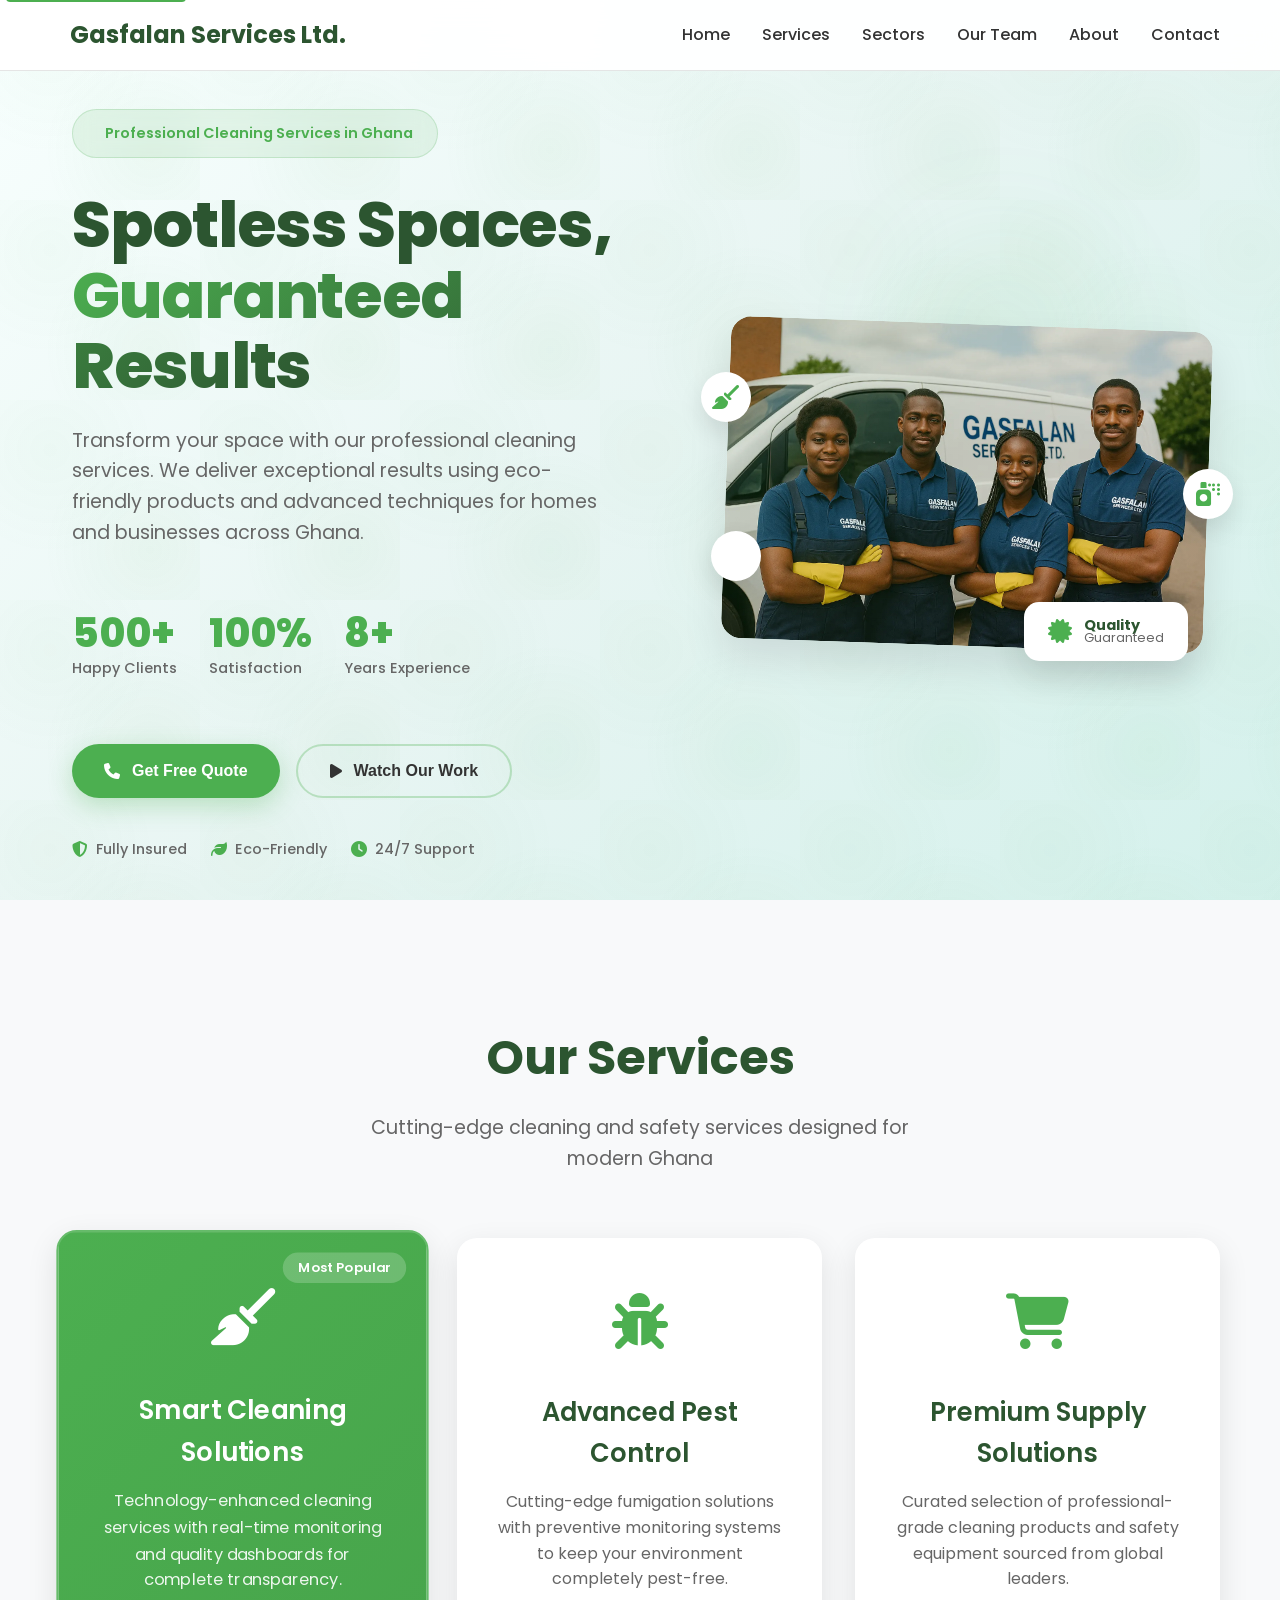
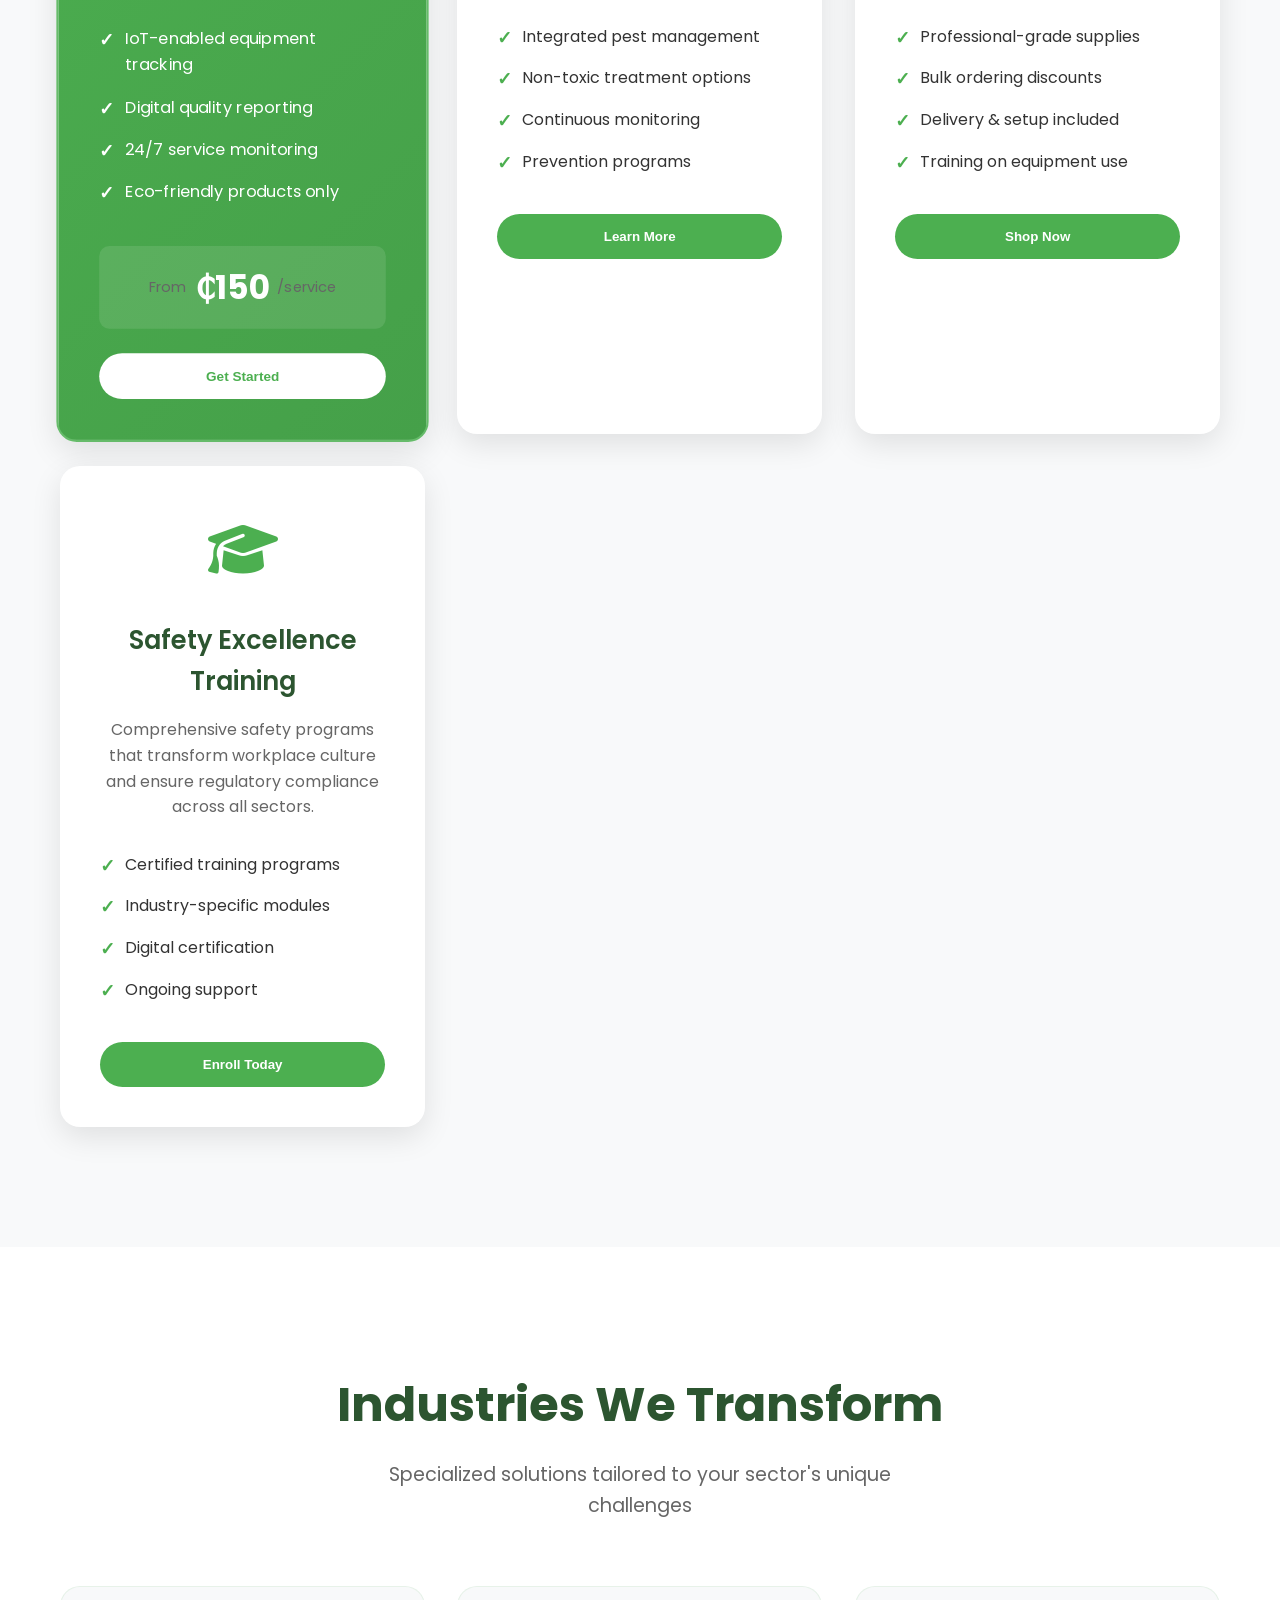
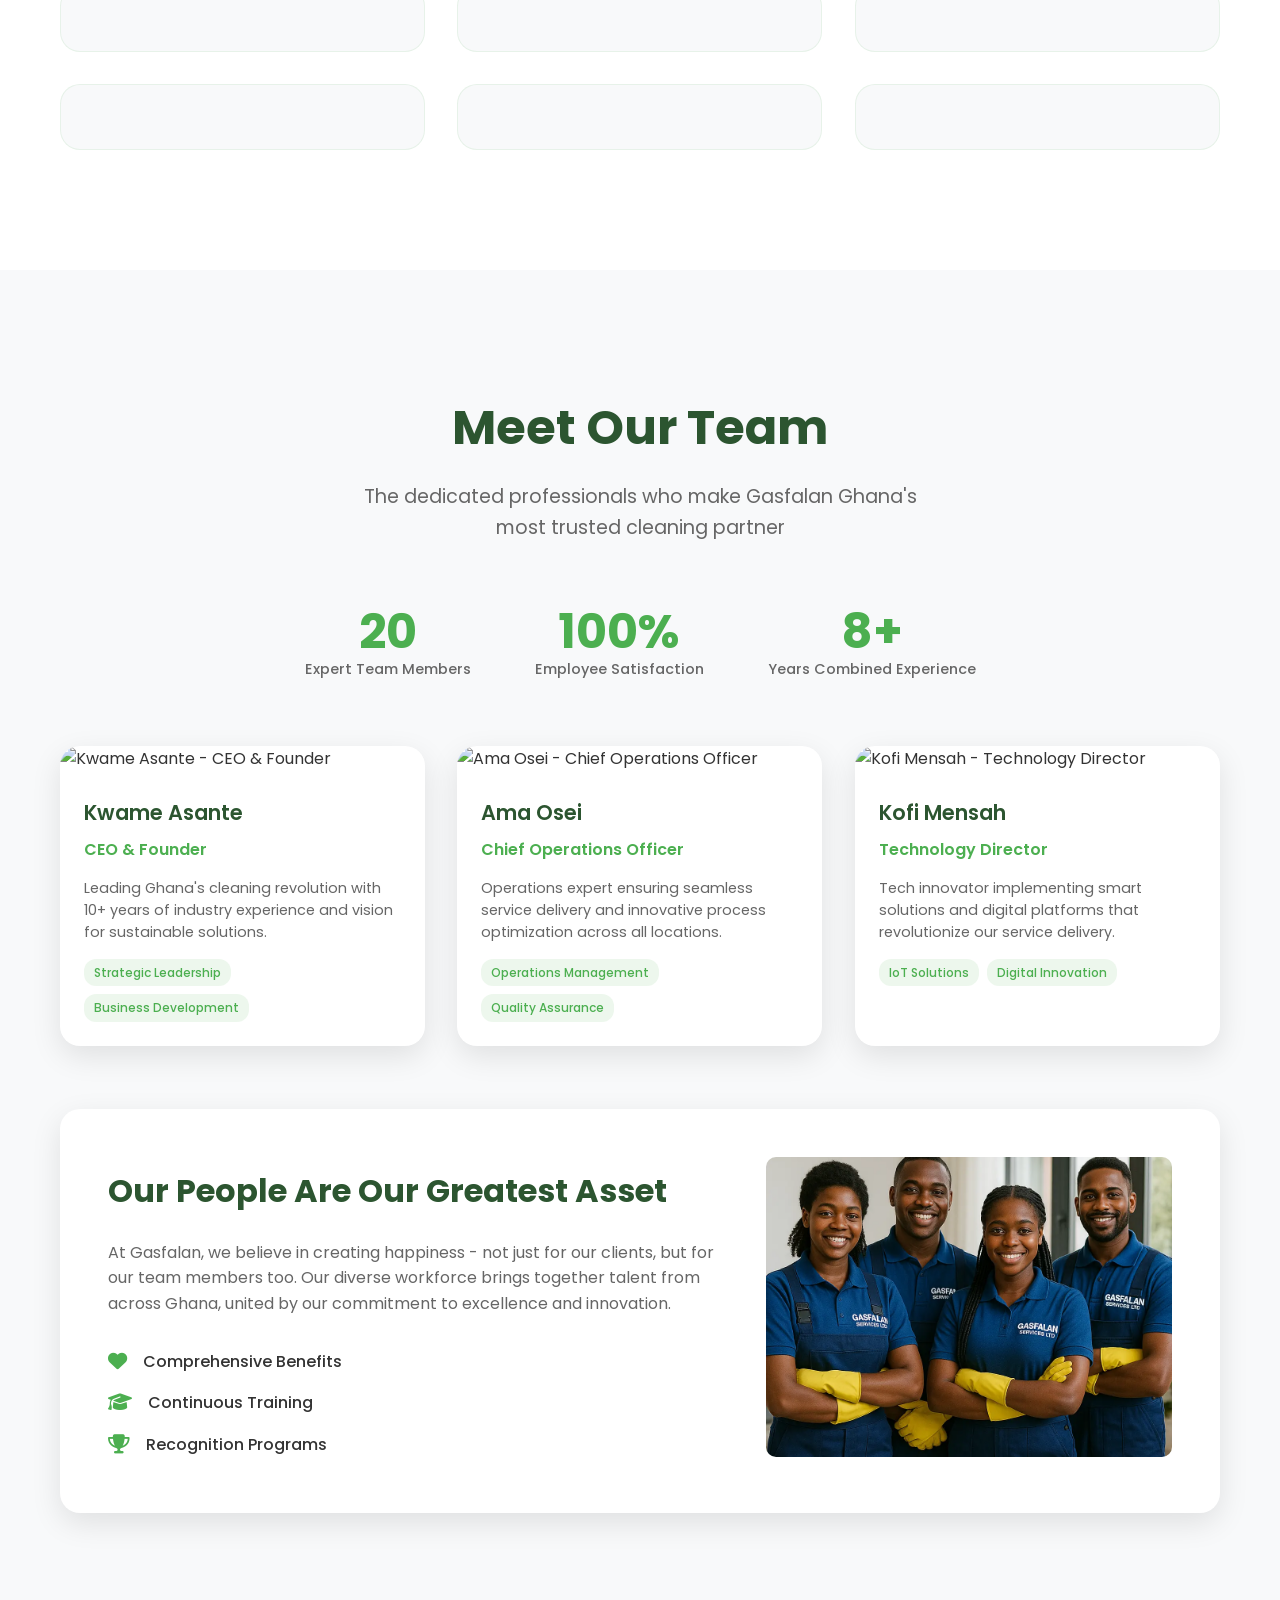
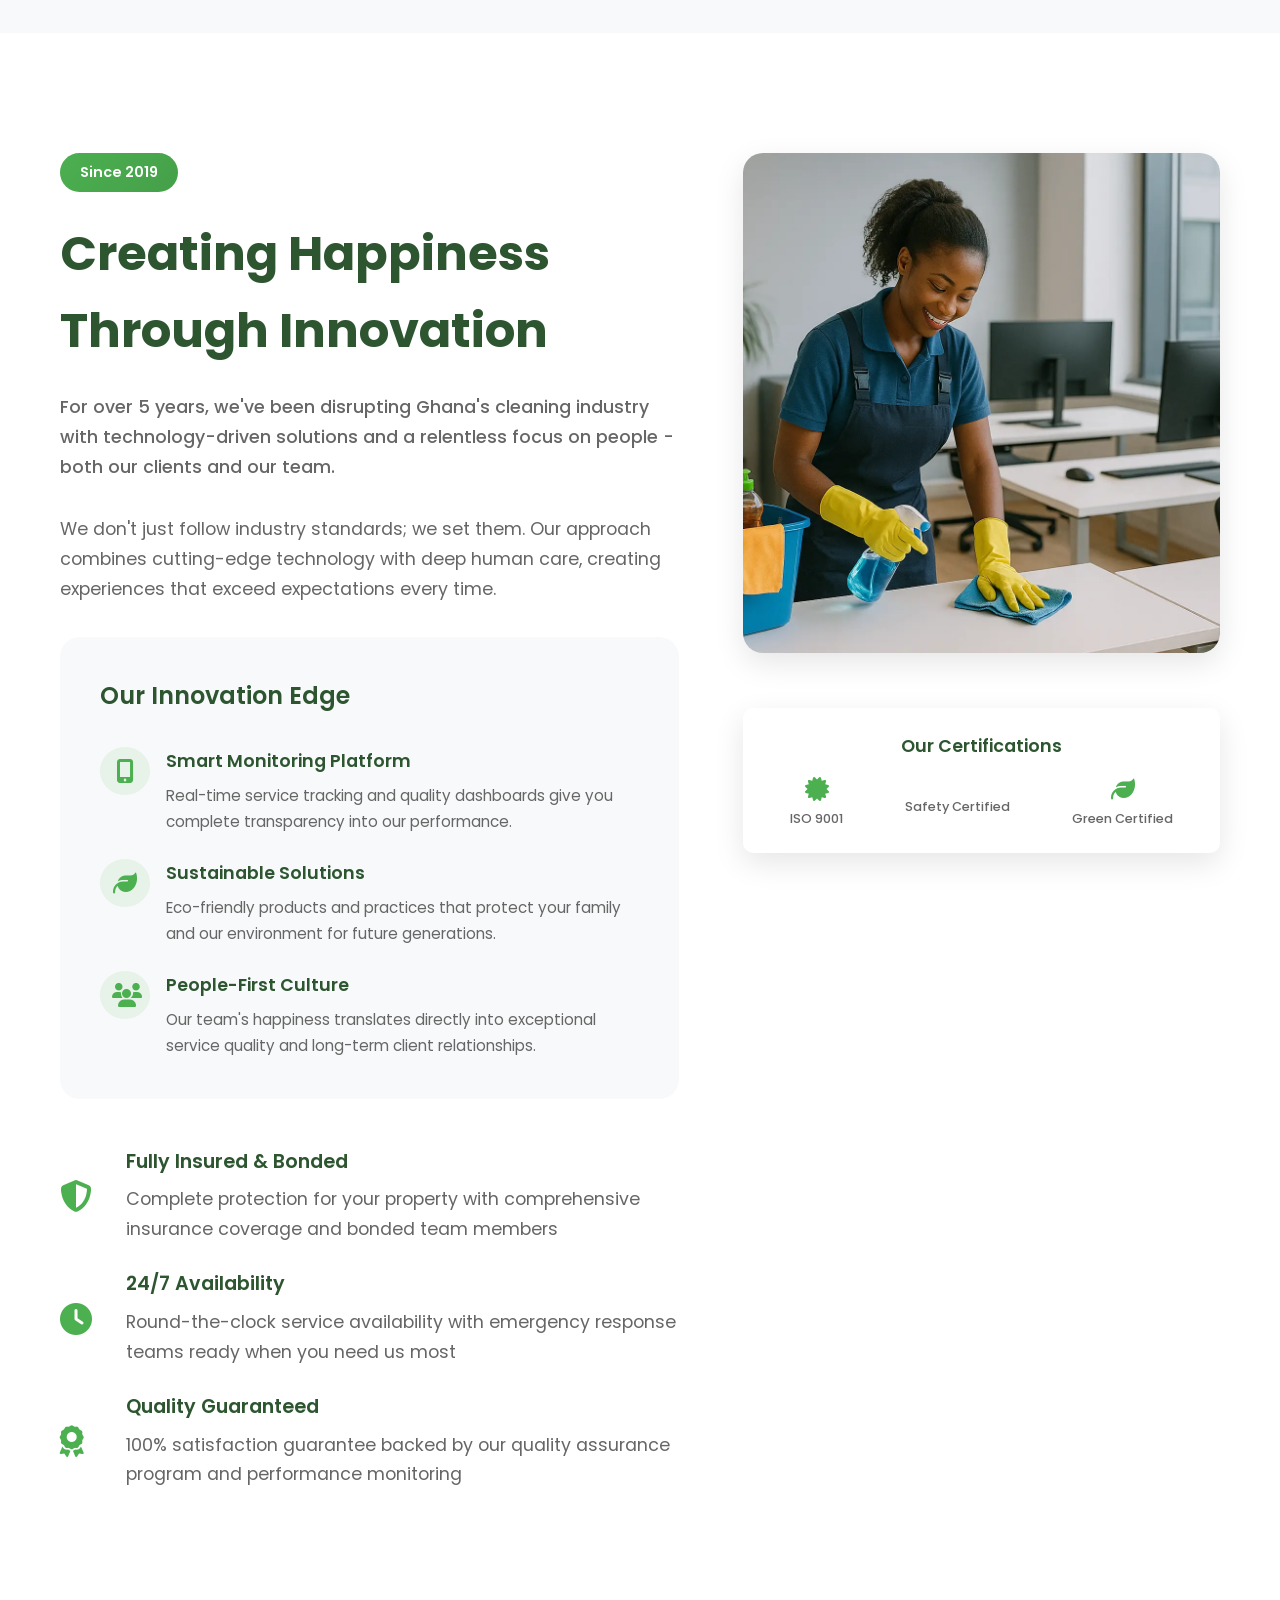
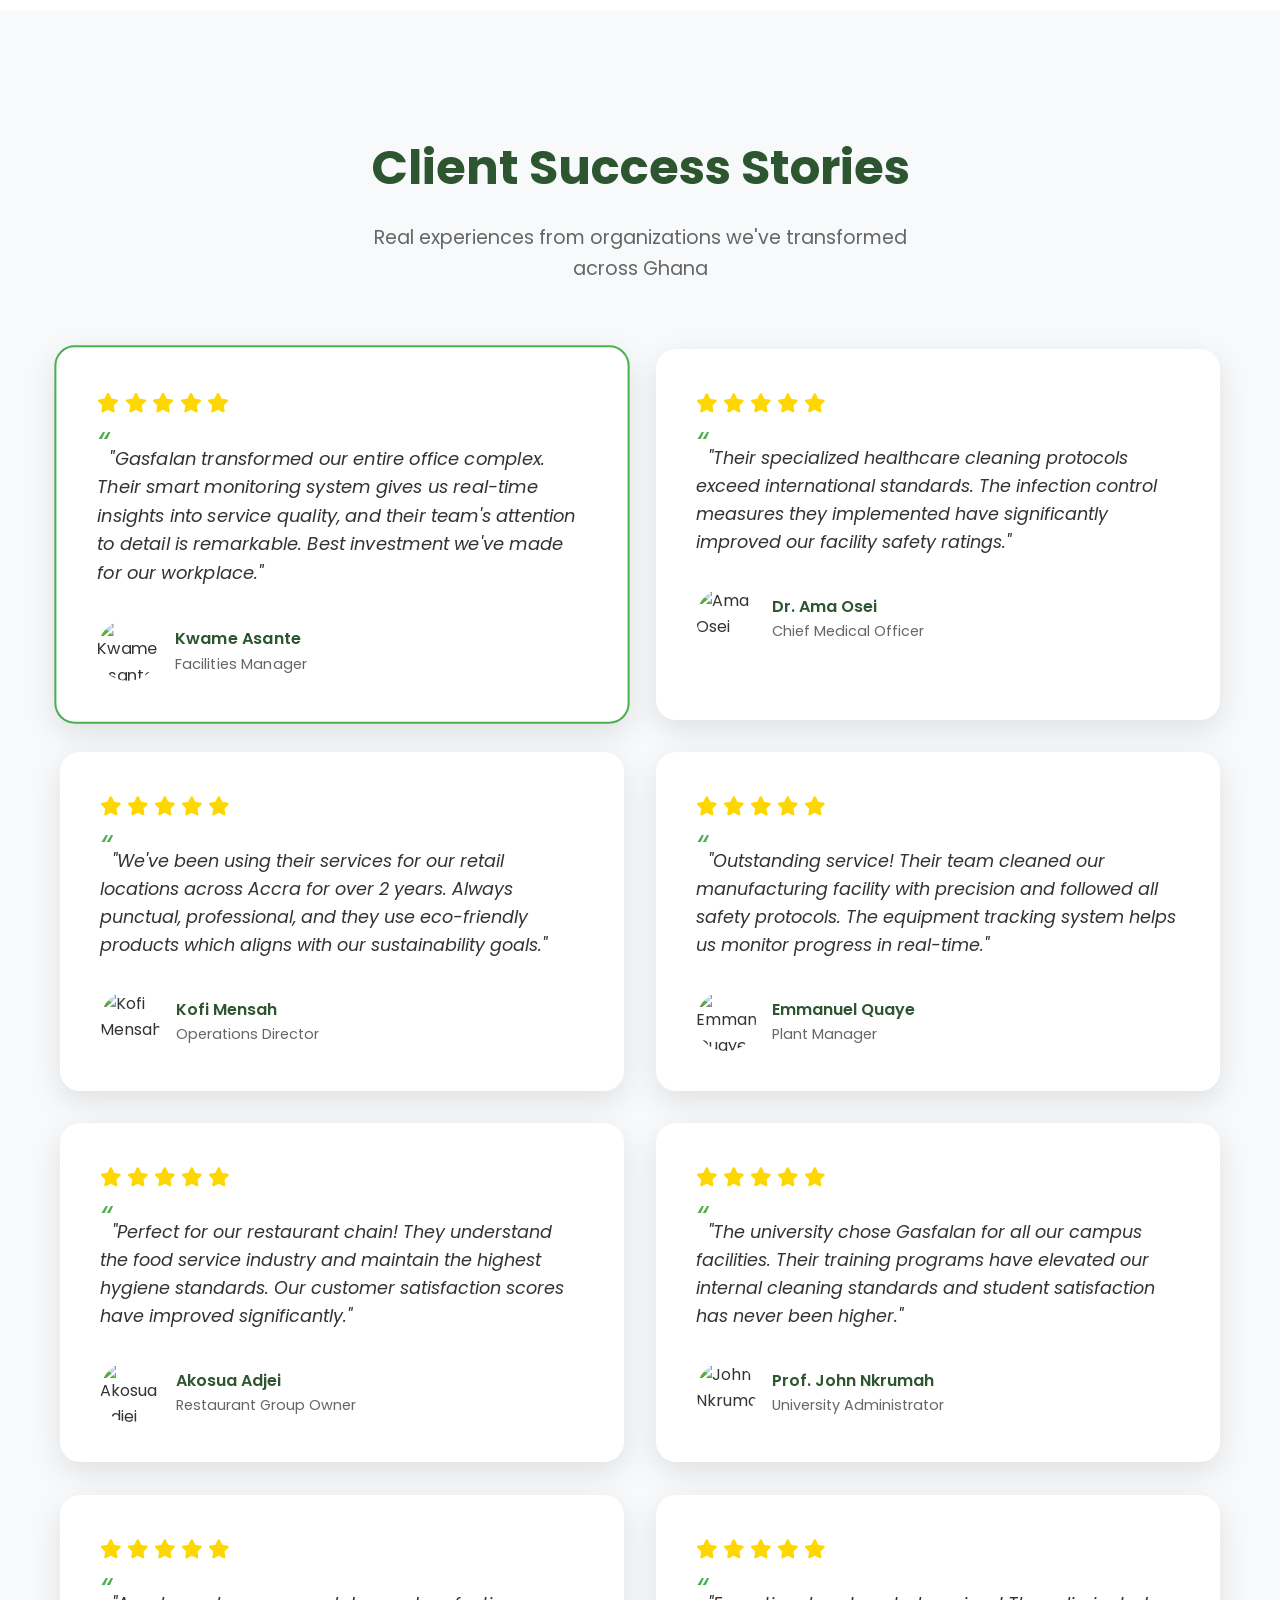
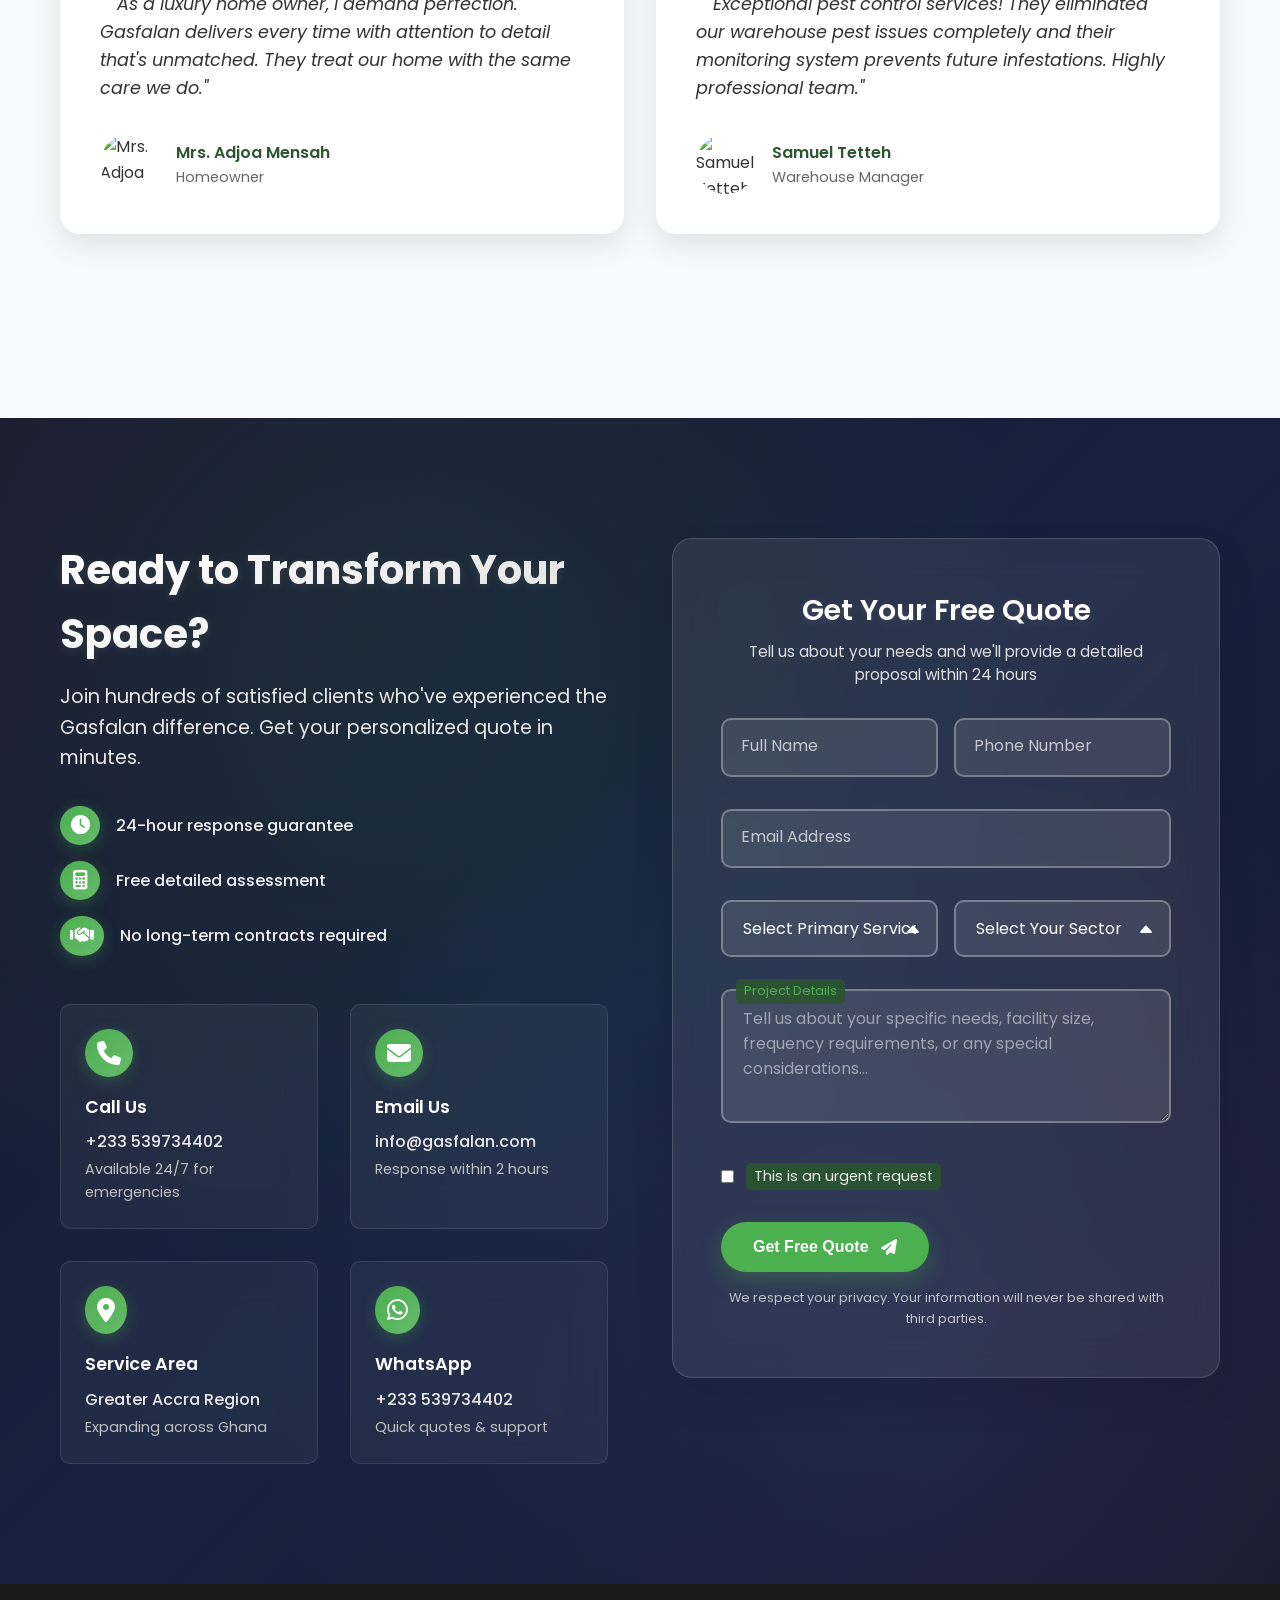
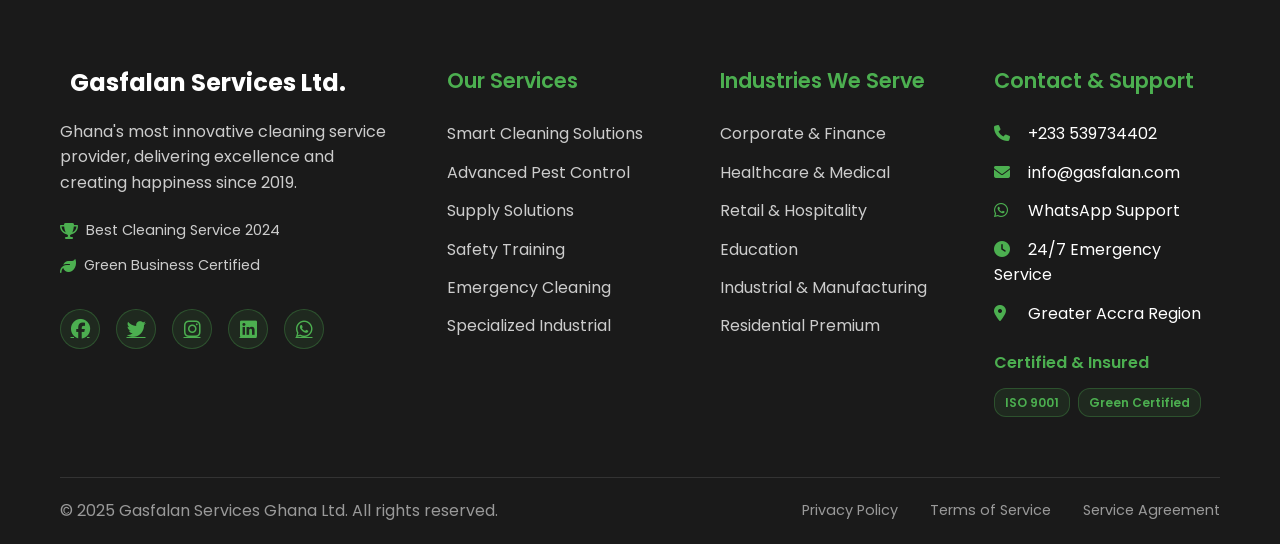
==== commit 594fb464: "Mobile responsiveness updates" ====
--- a/index.html
+++ b/index.html
@@ -138,7 +138,7 @@
     <section id="services" class="services">
         <div class="container">
             <div class="section-header">
-                <h2>Our Comprehensive Solutions</h2>
+                <h2>Our Services</h2>
                 <p>Cutting-edge cleaning and safety services designed for modern Ghana</p>
             </div>
             <div class="services-grid">
@@ -219,81 +219,111 @@
                 <p>Specialized solutions tailored to your sector's unique challenges</p>
             </div>
             <div class="sectors-grid">
-                <div class="sector-card">
-                    <div class="sector-icon">
-                        <i class="fas fa-building"></i>
-                    </div>
-                    <h3>Corporate & Finance</h3>
-                    <p>Elevate your company image with pristine office environments that impress clients and boost employee productivity.</p>
-                    <div class="sector-features">
-                        <span>Executive suites</span>
-                        <span>Trading floors</span>
-                        <span>Client meeting areas</span>
-                    </div>
-                </div>
-                
-                <div class="sector-card">
-                    <div class="sector-icon">
-                        <i class="fas fa-heartbeat"></i>
-                    </div>
-                    <h3>Healthcare & Medical</h3>
-                    <p>Critical infection control and specialized cleaning protocols that meet the highest medical facility standards.</p>
-                    <div class="sector-features">
-                        <span>Hospitals</span>
-                        <span>Clinics</span>
-                        <span>Laboratories</span>
-                    </div>
-                </div>
-                
-                <div class="sector-card">
-                    <div class="sector-icon">
-                        <i class="fas fa-shopping-bag"></i>
-                    </div>
-                    <h3>Retail & Hospitality</h3>
-                    <p>Create immaculate environments that attract customers and enhance their shopping and dining experiences.</p>
-                    <div class="sector-features">
-                        <span>Shopping centers</span>
-                        <span>Restaurants</span>
-                        <span>Hotels</span>
-                    </div>
-                </div>
-                
-                <div class="sector-card">
-                    <div class="sector-icon">
-                        <i class="fas fa-graduation-cap"></i>
-                    </div>
-                    <h3>Education</h3>
-                    <p>Safe, healthy learning environments that support student success and staff wellbeing in educational institutions.</p>
-                    <div class="sector-features">
-                        <span>Universities</span>
-                        <span>Schools</span>
-                        <span>Training centers</span>
-                    </div>
-                </div>
-                
-                <div class="sector-card">
-                    <div class="sector-icon">
-                        <i class="fas fa-industry"></i>
-                    </div>
-                    <h3>Industrial & Manufacturing</h3>
-                    <p>Specialized cleaning for complex industrial environments with strict safety and regulatory requirements.</p>
-                    <div class="sector-features">
-                        <span>Factories</span>
-                        <span>Warehouses</span>
-                        <span>Processing plants</span>
-                    </div>
-                </div>
-                
-                <div class="sector-card">
-                    <div class="sector-icon">
-                        <i class="fas fa-home"></i>
-                    </div>
-                    <h3>Residential</h3>
-                    <p>Premium home cleaning services that give families more time to focus on what matters most to them.</p>
-                    <div class="sector-features">
-                        <span>Luxury homes</span>
-                        <span>Apartments</span>
-                        <span>Estate management</span>
+                <div class="sector-card" data-sector="corporate">
+                    <div class="sector-header" onclick="toggleSector('corporate')" tabindex="0" onkeydown="if(event.key==='Enter'||event.key===' ') toggleSector('corporate')" role="button" aria-expanded="false" aria-controls="corporate-content">
+                        <div class="sector-icon">
+                            <i class="fas fa-building"></i>
+                        </div>
+                        <h3>Corporate & Finance</h3>
+                        <i class="fas fa-chevron-down sector-toggle"></i>
+                    </div>
+                    <div class="sector-content" id="corporate-content">
+                        <p>Elevate your company image with pristine office environments that impress clients and boost employee productivity.</p>
+                        <div class="sector-features">
+                            <span>Executive suites</span>
+                            <span>Trading floors</span>
+                            <span>Client meeting areas</span>
+                        </div>
+                    </div>
+                </div>
+                
+                <div class="sector-card" data-sector="healthcare">
+                    <div class="sector-header" onclick="toggleSector('healthcare')" tabindex="0" onkeydown="if(event.key==='Enter'||event.key===' ') toggleSector('healthcare')" role="button" aria-expanded="false" aria-controls="healthcare-content">
+                        <div class="sector-icon">
+                            <i class="fas fa-heartbeat"></i>
+                        </div>
+                        <h3>Healthcare & Medical</h3>
+                        <i class="fas fa-chevron-down sector-toggle"></i>
+                    </div>
+                    <div class="sector-content" id="healthcare-content">
+                        <p>Critical infection control and specialized cleaning protocols that meet the highest medical facility standards.</p>
+                        <div class="sector-features">
+                            <span>Hospitals</span>
+                            <span>Clinics</span>
+                            <span>Laboratories</span>
+                        </div>
+                    </div>
+                </div>
+                
+                <div class="sector-card" data-sector="retail">
+                    <div class="sector-header" onclick="toggleSector('retail')" tabindex="0" onkeydown="if(event.key==='Enter'||event.key===' ') toggleSector('retail')" role="button" aria-expanded="false" aria-controls="retail-content">
+                        <div class="sector-icon">
+                            <i class="fas fa-shopping-bag"></i>
+                        </div>
+                        <h3>Retail & Hospitality</h3>
+                        <i class="fas fa-chevron-down sector-toggle"></i>
+                    </div>
+                    <div class="sector-content" id="retail-content">
+                        <p>Create immaculate environments that attract customers and enhance their shopping and dining experiences.</p>
+                        <div class="sector-features">
+                            <span>Shopping centers</span>
+                            <span>Restaurants</span>
+                            <span>Hotels</span>
+                        </div>
+                    </div>
+                </div>
+                
+                <div class="sector-card" data-sector="education">
+                    <div class="sector-header" onclick="toggleSector('education')" tabindex="0" onkeydown="if(event.key==='Enter'||event.key===' ') toggleSector('education')" role="button" aria-expanded="false" aria-controls="education-content">
+                        <div class="sector-icon">
+                            <i class="fas fa-graduation-cap"></i>
+                        </div>
+                        <h3>Education</h3>
+                        <i class="fas fa-chevron-down sector-toggle"></i>
+                    </div>
+                    <div class="sector-content" id="education-content">
+                        <p>Safe, healthy learning environments that support student success and staff wellbeing in educational institutions.</p>
+                        <div class="sector-features">
+                            <span>Universities</span>
+                            <span>Schools</span>
+                            <span>Training centers</span>
+                        </div>
+                    </div>
+                </div>
+                
+                <div class="sector-card" data-sector="industrial">
+                    <div class="sector-header" onclick="toggleSector('industrial')" tabindex="0" onkeydown="if(event.key==='Enter'||event.key===' ') toggleSector('industrial')" role="button" aria-expanded="false" aria-controls="industrial-content">
+                        <div class="sector-icon">
+                            <i class="fas fa-industry"></i>
+                        </div>
+                        <h3>Industrial & Manufacturing</h3>
+                        <i class="fas fa-chevron-down sector-toggle"></i>
+                    </div>
+                    <div class="sector-content" id="industrial-content">
+                        <p>Specialized cleaning for complex industrial environments with strict safety and regulatory requirements.</p>
+                        <div class="sector-features">
+                            <span>Factories</span>
+                            <span>Warehouses</span>
+                            <span>Processing plants</span>
+                        </div>
+                    </div>
+                </div>
+                
+                <div class="sector-card" data-sector="residential">
+                    <div class="sector-header" onclick="toggleSector('residential')" tabindex="0" onkeydown="if(event.key==='Enter'||event.key===' ') toggleSector('residential')" role="button" aria-expanded="false" aria-controls="residential-content">
+                        <div class="sector-icon">
+                            <i class="fas fa-home"></i>
+                        </div>
+                        <h3>Residential</h3>
+                        <i class="fas fa-chevron-down sector-toggle"></i>
+                    </div>
+                    <div class="sector-content" id="residential-content">
+                        <p>Premium home cleaning services that give families more time to focus on what matters most to them.</p>
+                        <div class="sector-features">
+                            <span>Luxury homes</span>
+                            <span>Apartments</span>
+                            <span>Estate management</span>
+                        </div>
                     </div>
                 </div>
             </div>
@@ -304,7 +334,7 @@
     <section id="team" class="team">
         <div class="container">
             <div class="section-header">
-                <h2>Meet Our Excellence Team</h2>
+                <h2>Meet Our Team</h2>
                 <p>The dedicated professionals who make Gasfalan Ghana's most trusted cleaning partner</p>
             </div>
             
@@ -570,6 +600,106 @@
                         <div class="author-info">
                             <strong>Kofi Mensah</strong>
                             <span>Operations Director</span>
+                        </div>
+                    </div>
+                </article>
+                
+                <article class="testimonial-card">
+                    <div class="stars" aria-label="5 stars">
+                        <i class="fas fa-star" aria-hidden="true"></i>
+                        <i class="fas fa-star" aria-hidden="true"></i>
+                        <i class="fas fa-star" aria-hidden="true"></i>
+                        <i class="fas fa-star" aria-hidden="true"></i>
+                        <i class="fas fa-star" aria-hidden="true"></i>
+                    </div>
+                    <blockquote>"Outstanding service! Their team cleaned our manufacturing facility with precision and followed all safety protocols. The equipment tracking system helps us monitor progress in real-time."</blockquote>
+                    <div class="testimonial-author">
+                        <div class="author-image">
+                            <img src="https://placehold.co/60x60/e67e22/FFFFFF?text=EQ" alt="Emmanuel Quaye">
+                        </div>
+                        <div class="author-info">
+                            <strong>Emmanuel Quaye</strong>
+                            <span>Plant Manager</span>
+                        </div>
+                    </div>
+                </article>
+                
+                <article class="testimonial-card">
+                    <div class="stars" aria-label="5 stars">
+                        <i class="fas fa-star" aria-hidden="true"></i>
+                        <i class="fas fa-star" aria-hidden="true"></i>
+                        <i class="fas fa-star" aria-hidden="true"></i>
+                        <i class="fas fa-star" aria-hidden="true"></i>
+                        <i class="fas fa-star" aria-hidden="true"></i>
+                    </div>
+                    <blockquote>"Perfect for our restaurant chain! They understand the food service industry and maintain the highest hygiene standards. Our customer satisfaction scores have improved significantly."</blockquote>
+                    <div class="testimonial-author">
+                        <div class="author-image">
+                            <img src="https://placehold.co/60x60/9b59b6/FFFFFF?text=AA" alt="Akosua Adjei">
+                        </div>
+                        <div class="author-info">
+                            <strong>Akosua Adjei</strong>
+                            <span>Restaurant Group Owner</span>
+                        </div>
+                    </div>
+                </article>
+                
+                <article class="testimonial-card">
+                    <div class="stars" aria-label="5 stars">
+                        <i class="fas fa-star" aria-hidden="true"></i>
+                        <i class="fas fa-star" aria-hidden="true"></i>
+                        <i class="fas fa-star" aria-hidden="true"></i>
+                        <i class="fas fa-star" aria-hidden="true"></i>
+                        <i class="fas fa-star" aria-hidden="true"></i>
+                    </div>
+                    <blockquote>"The university chose Gasfalan for all our campus facilities. Their training programs have elevated our internal cleaning standards and student satisfaction has never been higher."</blockquote>
+                    <div class="testimonial-author">
+                        <div class="author-image">
+                            <img src="https://placehold.co/60x60/34495e/FFFFFF?text=JN" alt="John Nkrumah">
+                        </div>
+                        <div class="author-info">
+                            <strong>Prof. John Nkrumah</strong>
+                            <span>University Administrator</span>
+                        </div>
+                    </div>
+                </article>
+                
+                <article class="testimonial-card">
+                    <div class="stars" aria-label="5 stars">
+                        <i class="fas fa-star" aria-hidden="true"></i>
+                        <i class="fas fa-star" aria-hidden="true"></i>
+                        <i class="fas fa-star" aria-hidden="true"></i>
+                        <i class="fas fa-star" aria-hidden="true"></i>
+                        <i class="fas fa-star" aria-hidden="true"></i>
+                    </div>
+                    <blockquote>"As a luxury home owner, I demand perfection. Gasfalan delivers every time with attention to detail that's unmatched. They treat our home with the same care we do."</blockquote>
+                    <div class="testimonial-author">
+                        <div class="author-image">
+                            <img src="https://placehold.co/60x60/e74c3c/FFFFFF?text=MA" alt="Mrs. Adjoa">
+                        </div>
+                        <div class="author-info">
+                            <strong>Mrs. Adjoa Mensah</strong>
+                            <span>Homeowner</span>
+                        </div>
+                    </div>
+                </article>
+                
+                <article class="testimonial-card">
+                    <div class="stars" aria-label="5 stars">
+                        <i class="fas fa-star" aria-hidden="true"></i>
+                        <i class="fas fa-star" aria-hidden="true"></i>
+                        <i class="fas fa-star" aria-hidden="true"></i>
+                        <i class="fas fa-star" aria-hidden="true"></i>
+                        <i class="fas fa-star" aria-hidden="true"></i>
+                    </div>
+                    <blockquote>"Exceptional pest control services! They eliminated our warehouse pest issues completely and their monitoring system prevents future infestations. Highly professional team."</blockquote>
+                    <div class="testimonial-author">
+                        <div class="author-image">
+                            <img src="https://placehold.co/60x60/f39c12/FFFFFF?text=ST" alt="Samuel Tetteh">
+                        </div>
+                        <div class="author-info">
+                            <strong>Samuel Tetteh</strong>
+                            <span>Warehouse Manager</span>
                         </div>
                     </div>
                 </article>
--- a/index.css
+++ b/index.css
@@ -824,6 +824,71 @@
     font-weight: 500;
 }
 
+/* Mobile Dropdown Styles for Sectors */
+.sector-header {
+    display: none;
+    align-items: center;
+    justify-content: space-between;
+    cursor: pointer;
+    padding: 1rem;
+    background: var(--white);
+    border: 1px solid rgba(76, 175, 80, 0.1);
+    border-radius: var(--border-radius);
+    margin-bottom: 0.5rem;
+    transition: var(--transition);
+}
+
+.sector-header:hover,
+.sector-header:focus {
+    border-color: var(--primary-color);
+    background: rgba(76, 175, 80, 0.02);
+    outline: none;
+}
+
+.sector-header:focus {
+    box-shadow: 0 0 0 2px rgba(76, 175, 80, 0.3);
+}
+
+.sector-header .sector-icon {
+    width: 40px;
+    height: 40px;
+    font-size: 1.2rem;
+    margin-bottom: 0;
+    margin-right: 1rem;
+}
+
+.sector-header h3 {
+    flex: 1;
+    margin-bottom: 0;
+    font-size: 1.1rem;
+}
+
+.sector-toggle {
+    color: var(--primary-color);
+    transition: transform 0.3s ease;
+    font-size: 0.9rem;
+}
+
+.sector-card.active .sector-toggle {
+    transform: rotate(180deg);
+}
+
+.sector-content {
+    padding: 0 1rem;
+    max-height: 0;
+    overflow: hidden;
+    transition: max-height 0.3s ease, padding 0.3s ease;
+}
+
+.sector-card.active .sector-content {
+    max-height: 500px;
+    padding: 1rem;
+    border: 1px solid rgba(76, 175, 80, 0.1);
+    border-top: none;
+    border-radius: 0 0 var(--border-radius) var(--border-radius);
+    background: var(--bg-light);
+}
+
 /* Team Section */
 .team {
     padding: 120px 0;
@@ -1946,7 +2011,61 @@
 
 
     .services-grid {
-        grid-template-columns: 1fr;
+        display: flex;
+        overflow-x: auto;
+        scroll-snap-type: x mandatory;
+        gap: 1.5rem;
+        padding: 0 1rem 1rem;
+        grid-template-columns: none;
+        -webkit-overflow-scrolling: touch;
+    }
+    
+    /* Ensure proper mobile tablet breakpoints */
+    @media (max-width: 600px) {
+        .service-card {
+            min-width: calc(88vw - 1.5rem);
+        }
+        
+        .team-member {
+            min-width: calc(82vw - 1.5rem);
+        }
+        
+        .testimonial-card {
+            min-width: calc(88vw - 1.5rem);
+        }
+    }
+    
+    .services-grid::-webkit-scrollbar {
+        height: 6px;
+    }
+    
+    .services-grid::-webkit-scrollbar-track {
+        background: rgba(76, 175, 80, 0.1);
+        border-radius: 3px;
+    }
+    
+    .services-grid::-webkit-scrollbar-thumb {
+        background: var(--primary-color);
+        border-radius: 3px;
+    }
+    
+    .service-card {
+        min-width: calc(85vw - 2rem);
+        max-width: 320px;
+        flex-shrink: 0;
+        scroll-snap-align: start;
+        padding: 1.5rem;
+    }
+    
+    /* Add visual indicator for scroll on mobile */
+    .services::after {
+        content: "← Swipe to see more →";
+        display: block;
+        text-align: center;
+        color: var(--text-light);
+        font-size: 0.9rem;
+        margin-top: 1rem;
+        opacity: 0.7;
     }
 
     .service-card.featured {
@@ -1955,14 +2074,207 @@
 
     .sectors-grid {
         grid-template-columns: 1fr;
+        gap: 0.5rem;
+    }
+    
+    /* Enable mobile dropdown layout */
+    .sector-header {
+        display: flex;
+    }
+    
+    .sector-card {
+        padding: 0;
+        background: transparent;
+        border: none;
+    }
+    
+    .sector-card:hover {
+        transform: none;
+        box-shadow: none;
+        border-color: transparent;
+    }
+    
+    /* Hide original content layout on mobile */
+    .sector-card > .sector-icon,
+    .sector-card > h3,
+    .sector-card > p,
+    .sector-card > .sector-features {
+        display: none;
     }
 
     .team-grid {
-        grid-template-columns: repeat(auto-fit, minmax(250px, 1fr));
+        display: flex;
+        overflow-x: auto;
+        scroll-snap-type: x mandatory;
+        gap: 1.5rem;
+        padding: 0 1rem 1rem;
+        grid-template-columns: none;
+        -webkit-overflow-scrolling: touch;
+        margin-bottom: 3rem;
+    }
+    
+    .team-grid::-webkit-scrollbar {
+        height: 6px;
+    }
+    
+    .team-grid::-webkit-scrollbar-track {
+        background: rgba(76, 175, 80, 0.1);
+        border-radius: 3px;
+    }
+    
+    .team-grid::-webkit-scrollbar-thumb {
+        background: var(--primary-color);
+        border-radius: 3px;
+    }
+    
+    .team-member {
+        min-width: calc(80vw - 2rem);
+        max-width: 300px;
+        flex-shrink: 0;
+        scroll-snap-align: start;
+    }
+    
+    /* Add visual indicator for scroll on mobile */
+    .team::after {
+        content: "← Swipe to see more team members →";
+        display: block;
+        text-align: center;
+        color: var(--text-light);
+        font-size: 0.9rem;
+        margin-top: 1rem;
+        opacity: 0.7;
+    }
+    
+    /* Optimize team member content for mobile */
+    .team-member .member-image img {
+        height: 300px;
+    }
+    
+    .team-member .member-info {
+        padding: 1.5rem;
+    }
+    
+    .team-member h3 {
+        font-size: 1.3rem;
+        margin-bottom: 0.5rem;
+    }
+    
+    .team-member .member-role {
+        font-size: 0.9rem;
+        margin-bottom: 0.75rem;
+    }
+    
+    .team-member .member-bio {
+        font-size: 0.85rem;
+        line-height: 1.5;
+        margin-bottom: 1rem;
+    }
+    
+    .team-member .member-expertise {
+        gap: 0.4rem;
+    }
+    
+    .team-member .member-expertise span {
+        font-size: 0.75rem;
+        padding: 3px 8px;
     }
 
     .testimonials-grid {
-        grid-template-columns: 1fr;
+        display: flex;
+        overflow-x: auto;
+        scroll-snap-type: x mandatory;
+        gap: 1.5rem;
+        padding: 1rem 1rem 1rem;
+        grid-template-columns: none;
+        -webkit-overflow-scrolling: touch;
+        margin-bottom: 3rem;
+    }
+    
+    .testimonials-grid::-webkit-scrollbar {
+        height: 6px;
+    }
+    
+    .testimonials-grid::-webkit-scrollbar-track {
+        background: rgba(76, 175, 80, 0.1);
+        border-radius: 3px;
+    }
+    
+    .testimonials-grid::-webkit-scrollbar-thumb {
+        background: var(--primary-color);
+        border-radius: 3px;
+    }
+    
+    .testimonial-card {
+        min-width: calc(85vw - 2rem);
+        max-width: 350px;
+        flex-shrink: 0;
+        scroll-snap-align: center;
+    }
+    
+    .testimonial-card.featured {
+        transform: none;
+        border: 1px solid var(--primary-color);
+    }
+    
+    .testimonial-card:hover {
+        transform: none;
+    }
+    
+    /* Add visual indicator for scroll on mobile */
+    /* Ensure testimonials section doesn't clip content */
+    .testimonials {
+        overflow: visible;
+    }
+    
+    .testimonials .container {
+        overflow: visible;
+    }
+    
+    .testimonials::after {
+        content: "← Swipe to see more reviews →";
+        display: block;
+        text-align: center;
+        color: var(--text-light);
+        font-size: 0.9rem;
+        margin-top: 1rem;
+        opacity: 0.7;
+    }
+    
+    /* Optimize testimonial content for mobile */
+    .testimonial-card {
+        padding: 2rem;
+    }
+    
+    .testimonial-card .stars {
+        font-size: 1rem;
+        margin-bottom: 1rem;
+    }
+    
+    .testimonial-card blockquote {
+        font-size: 0.95rem;
+        margin-bottom: 1.5rem;
+        line-height: 1.5;
+    }
+    
+    .testimonial-card blockquote::before {
+        font-size: 1.5rem;
+    }
+    
+    .testimonial-author {
+        gap: 0.75rem;
+    }
+    
+    .author-image {
+        width: 50px;
+        height: 50px;
+    }
+    
+    .author-info strong {
+        font-size: 0.95rem;
+    }
+    
+    .author-info span {
+        font-size: 0.8rem;
     }
 
     .contact-details {
@@ -2017,6 +2329,180 @@
     .contact {
         padding: 80px 0;
     }
+    
+    /* Improve mobile dropdown on small screens */
+    .sector-header {
+        padding: 0.75rem;
+    }
+    
+    .sector-header .sector-icon {
+        width: 35px;
+        height: 35px;
+        font-size: 1rem;
+    }
+    
+    .sector-header h3 {
+        font-size: 1rem;
+    }
+    
+    .sector-content {
+        padding: 0 0.75rem;
+    }
+    
+    .sector-card.active .sector-content {
+        padding: 0.75rem;
+    }
+    
+    .sector-content p {
+        font-size: 0.9rem;
+        margin-bottom: 1rem;
+    }
+    
+    .sector-features {
+        gap: 0.3rem;
+    }
+    
+    .sector-features span {
+        font-size: 0.7rem;
+        padding: 3px 8px;
+    }
+    
+    /* Optimize team for very small screens */
+    .team-member {
+        min-width: calc(85vw - 1rem);
+        max-width: 280px;
+    }
+    
+    .team-grid {
+        padding: 0 0.5rem 1rem;
+        gap: 1rem;
+    }
+    
+    .team::after {
+        font-size: 0.8rem;
+        margin-top: 0.5rem;
+    }
+    
+    .team-member .member-image img {
+        height: 250px;
+    }
+    
+    .team-member .member-info {
+        padding: 1.25rem;
+    }
+    
+    .team-member h3 {
+        font-size: 1.2rem;
+    }
+    
+    .team-member .member-role {
+        font-size: 0.85rem;
+    }
+    
+    .team-member .member-bio {
+        font-size: 0.8rem;
+        margin-bottom: 0.75rem;
+    }
+    
+    /* Optimize testimonials for very small screens */
+    .testimonial-card {
+        min-width: calc(90vw - 1rem);
+        max-width: 320px;
+        padding: 1.5rem;
+    }
+    
+    .testimonials-grid {
+        padding: 1rem 0.5rem 1rem;
+        gap: 1rem;
+    }
+    
+    .testimonials::after {
+        font-size: 0.8rem;
+        margin-top: 0.5rem;
+    }
+    
+    .testimonial-card blockquote {
+        font-size: 0.9rem;
+        margin-bottom: 1.25rem;
+    }
+    
+    .testimonial-card .stars {
+        font-size: 0.9rem;
+        margin-bottom: 0.75rem;
+    }
+    
+    .author-image {
+        width: 45px;
+        height: 45px;
+    }
+    
+    .author-info strong {
+        font-size: 0.9rem;
+    }
+    
+    .author-info span {
+        font-size: 0.75rem;
+    }
+    
+    /* Optimize service cards for small screens */
+    .service-card {
+        min-width: calc(90vw - 1rem);
+        max-width: 280px;
+        padding: 1.25rem;
+    }
+    
+    .services-grid {
+        padding: 0 0.5rem 1rem;
+        gap: 1rem;
+    }
+    
+    .services::after {
+        font-size: 0.8rem;
+        margin-top: 0.5rem;
+    }
+    
+    /* Mobile-specific adjustments for service card content */
+    .service-card .service-icon {
+        font-size: 2.5rem;
+        margin-bottom: 1rem;
+    }
+    
+    .service-card h3 {
+        font-size: 1.3rem;
+        margin-bottom: 0.75rem;
+        line-height: 1.3;
+    }
+    
+    .service-card p {
+        font-size: 0.9rem;
+        margin-bottom: 1rem;
+        line-height: 1.5;
+    }
+    
+    .service-card ul {
+        margin-bottom: 1.5rem;
+    }
+    
+    .service-card ul li {
+        font-size: 0.85rem;
+        padding: 6px 0;
+        padding-left: 22px;
+        line-height: 1.4;
+    }
+    
+    .service-card ul li::before {
+        font-size: 0.9rem;
+        top: 8px;
+    }
+    
+    .service-price {
+        margin-bottom: 1rem;
+    }
+    
+    .service-btn {
+        padding: 0.75rem 1.5rem;
+        font-size: 0.9rem;
+    }
 
     .service-card,
     .sector-card,
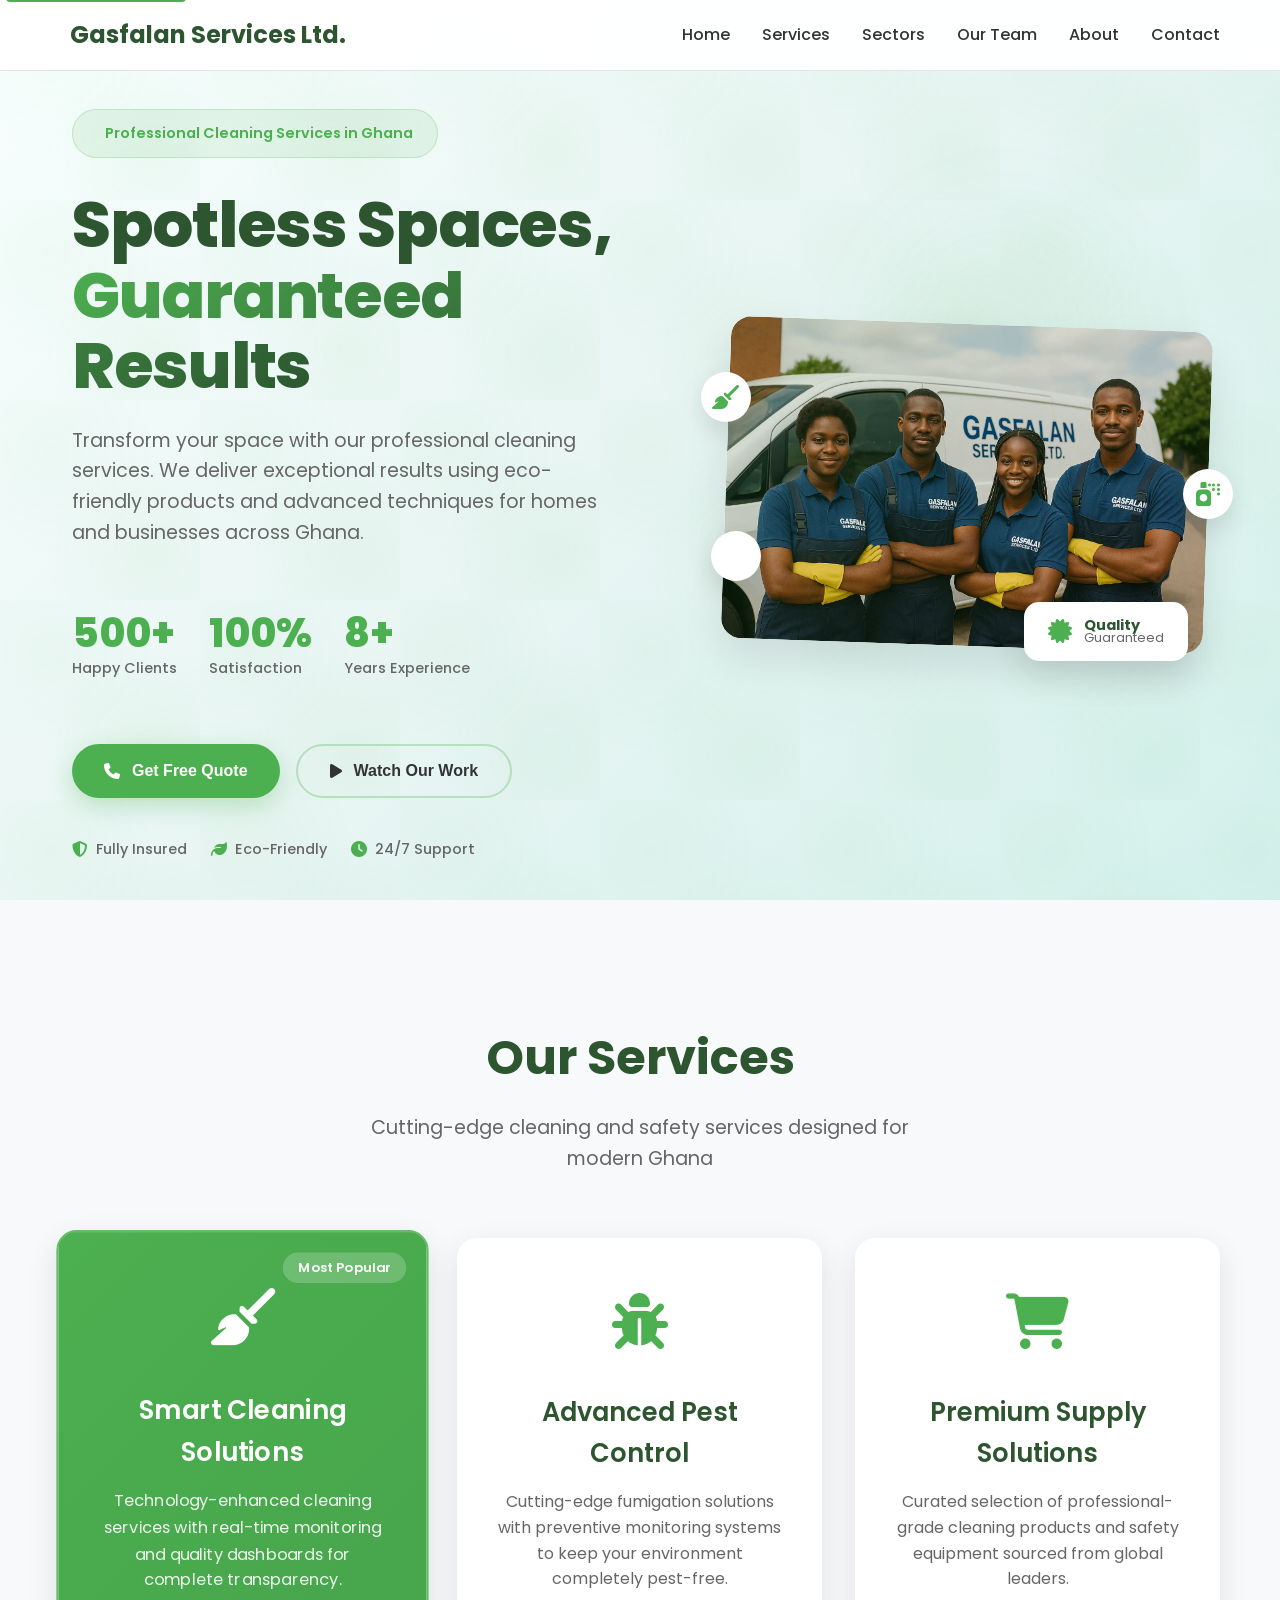
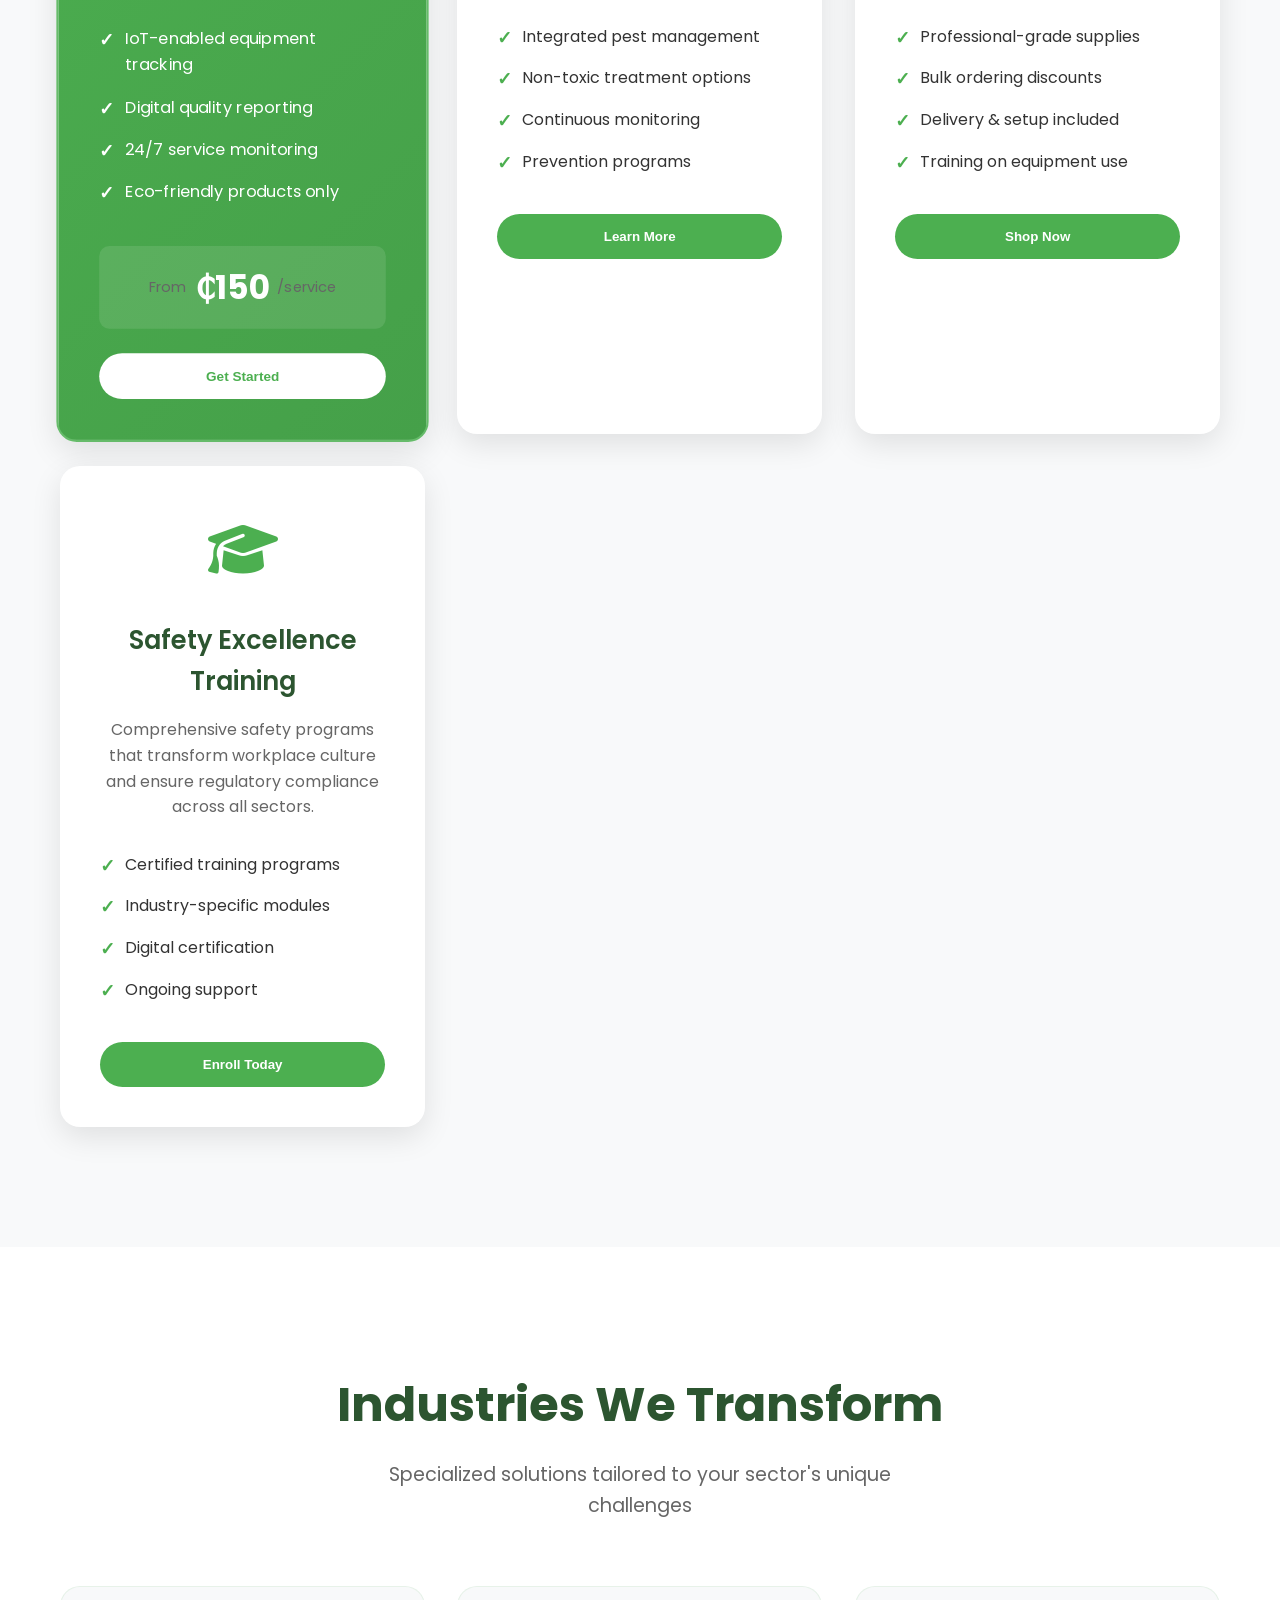
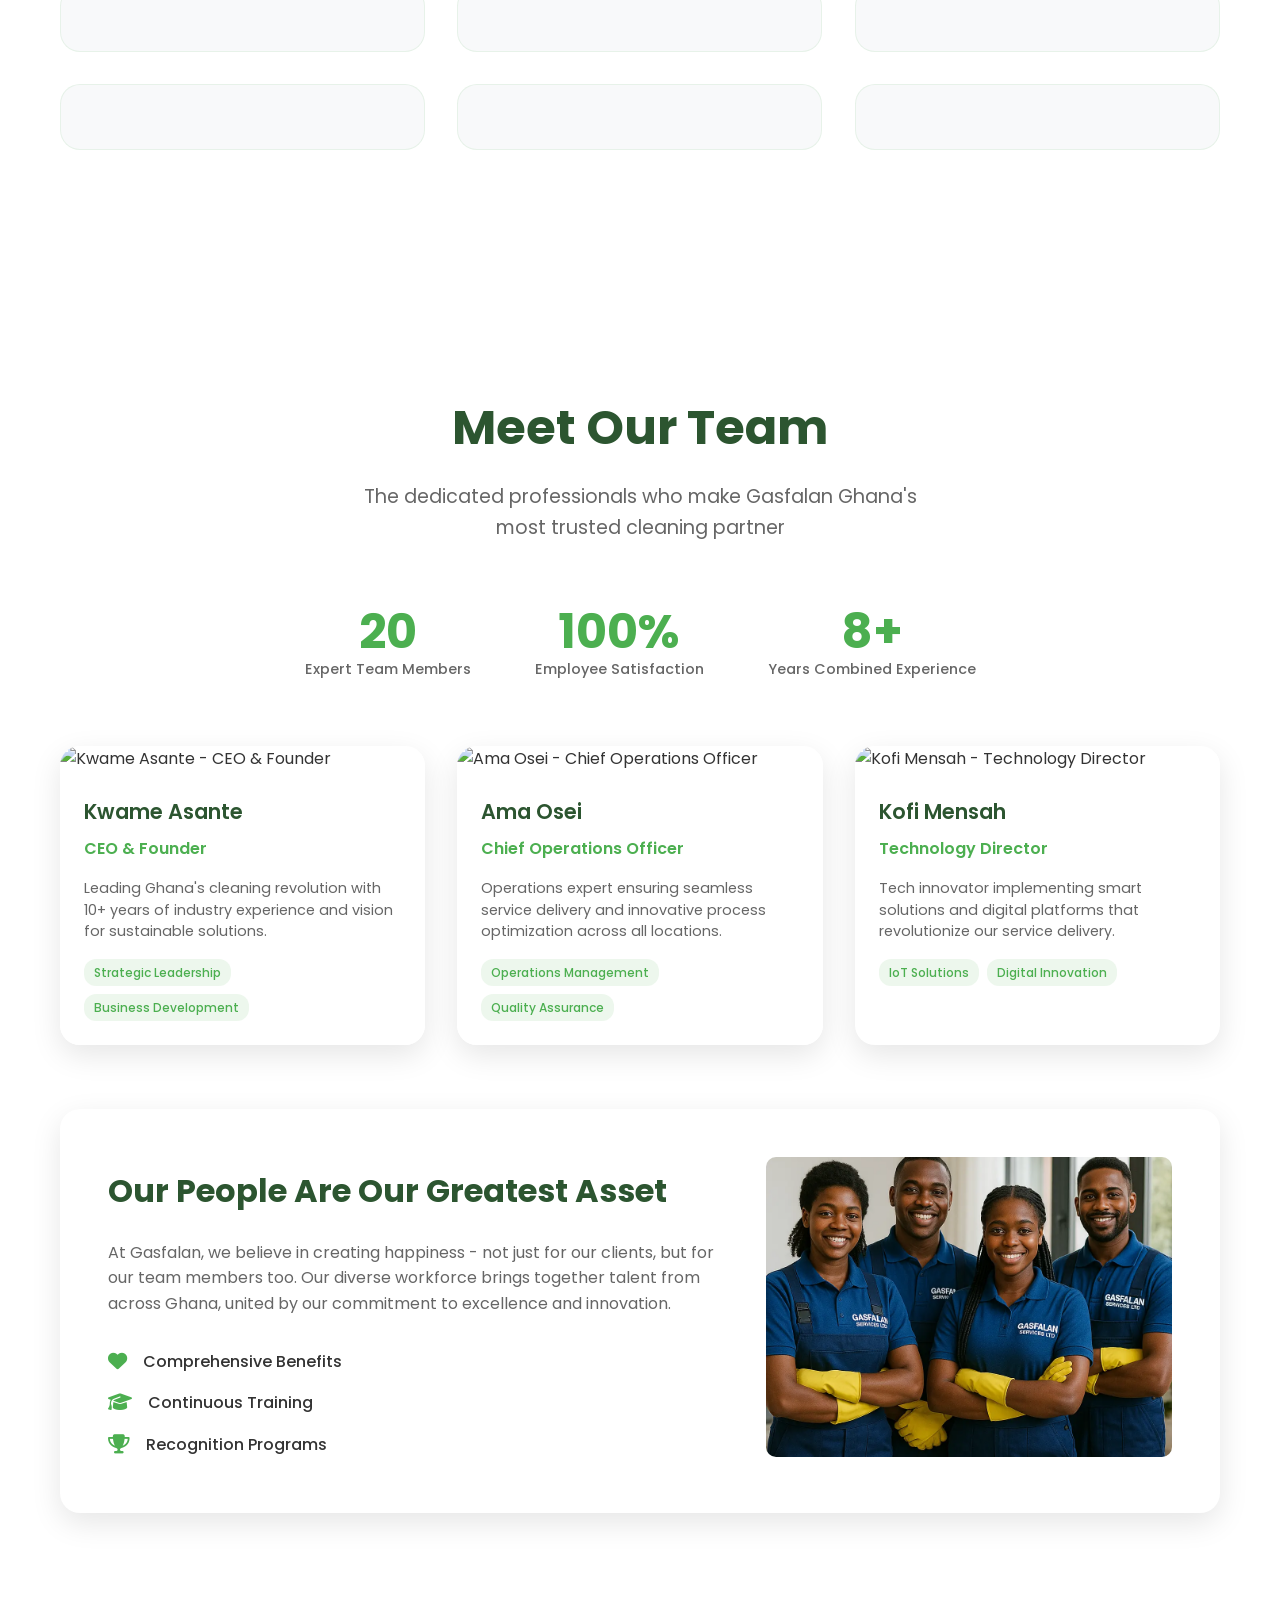
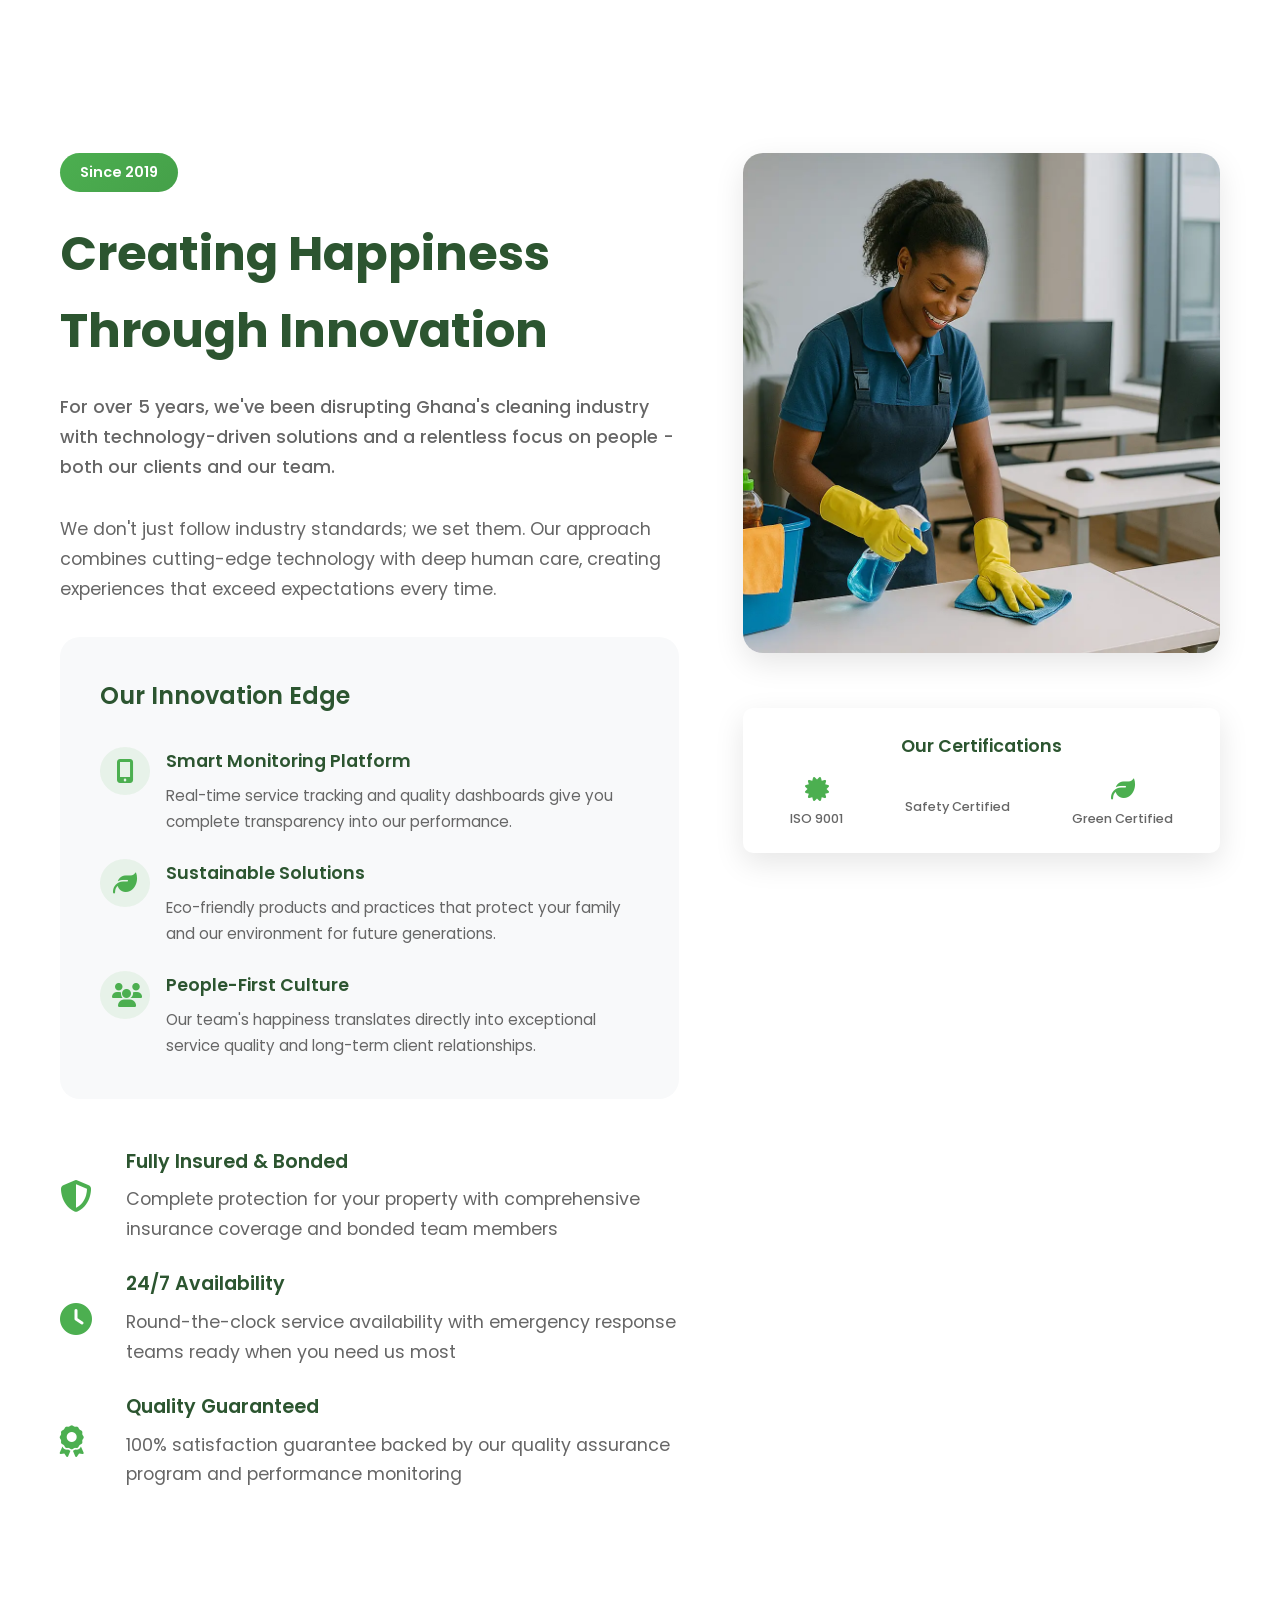
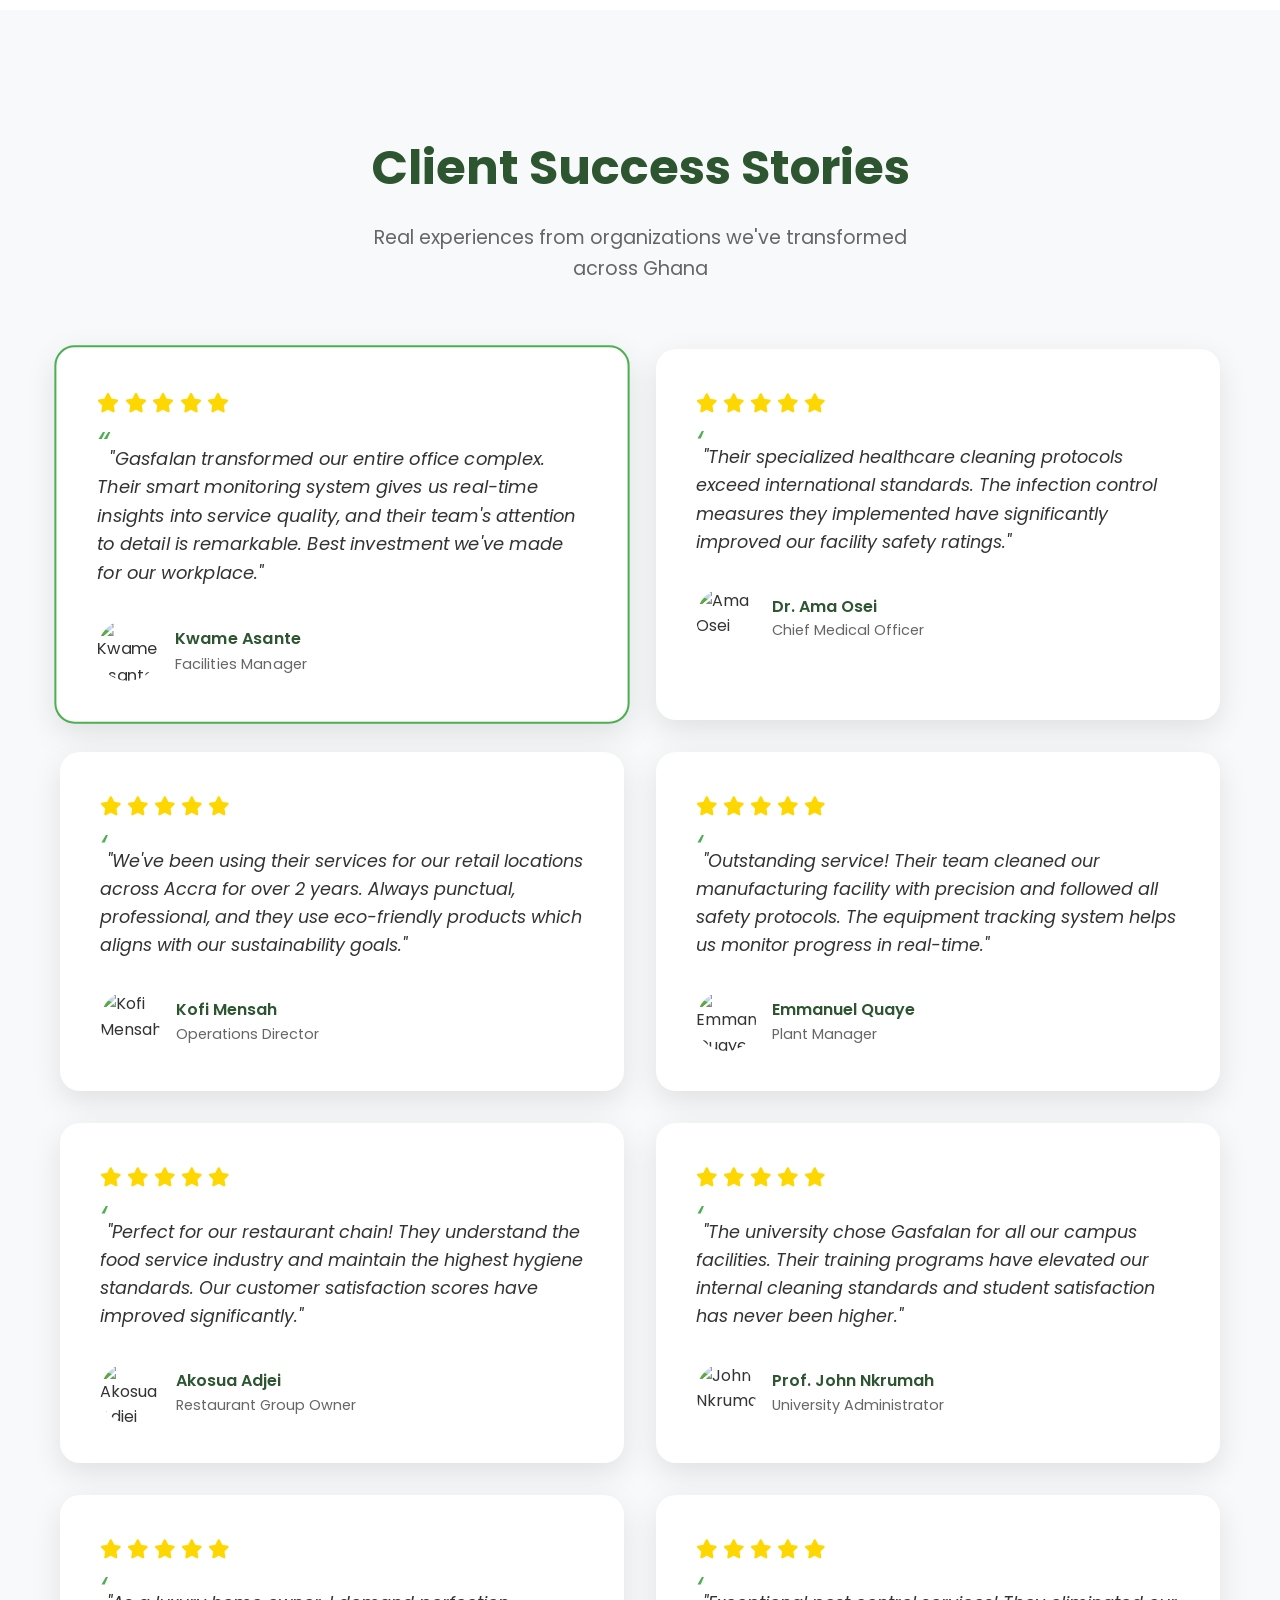
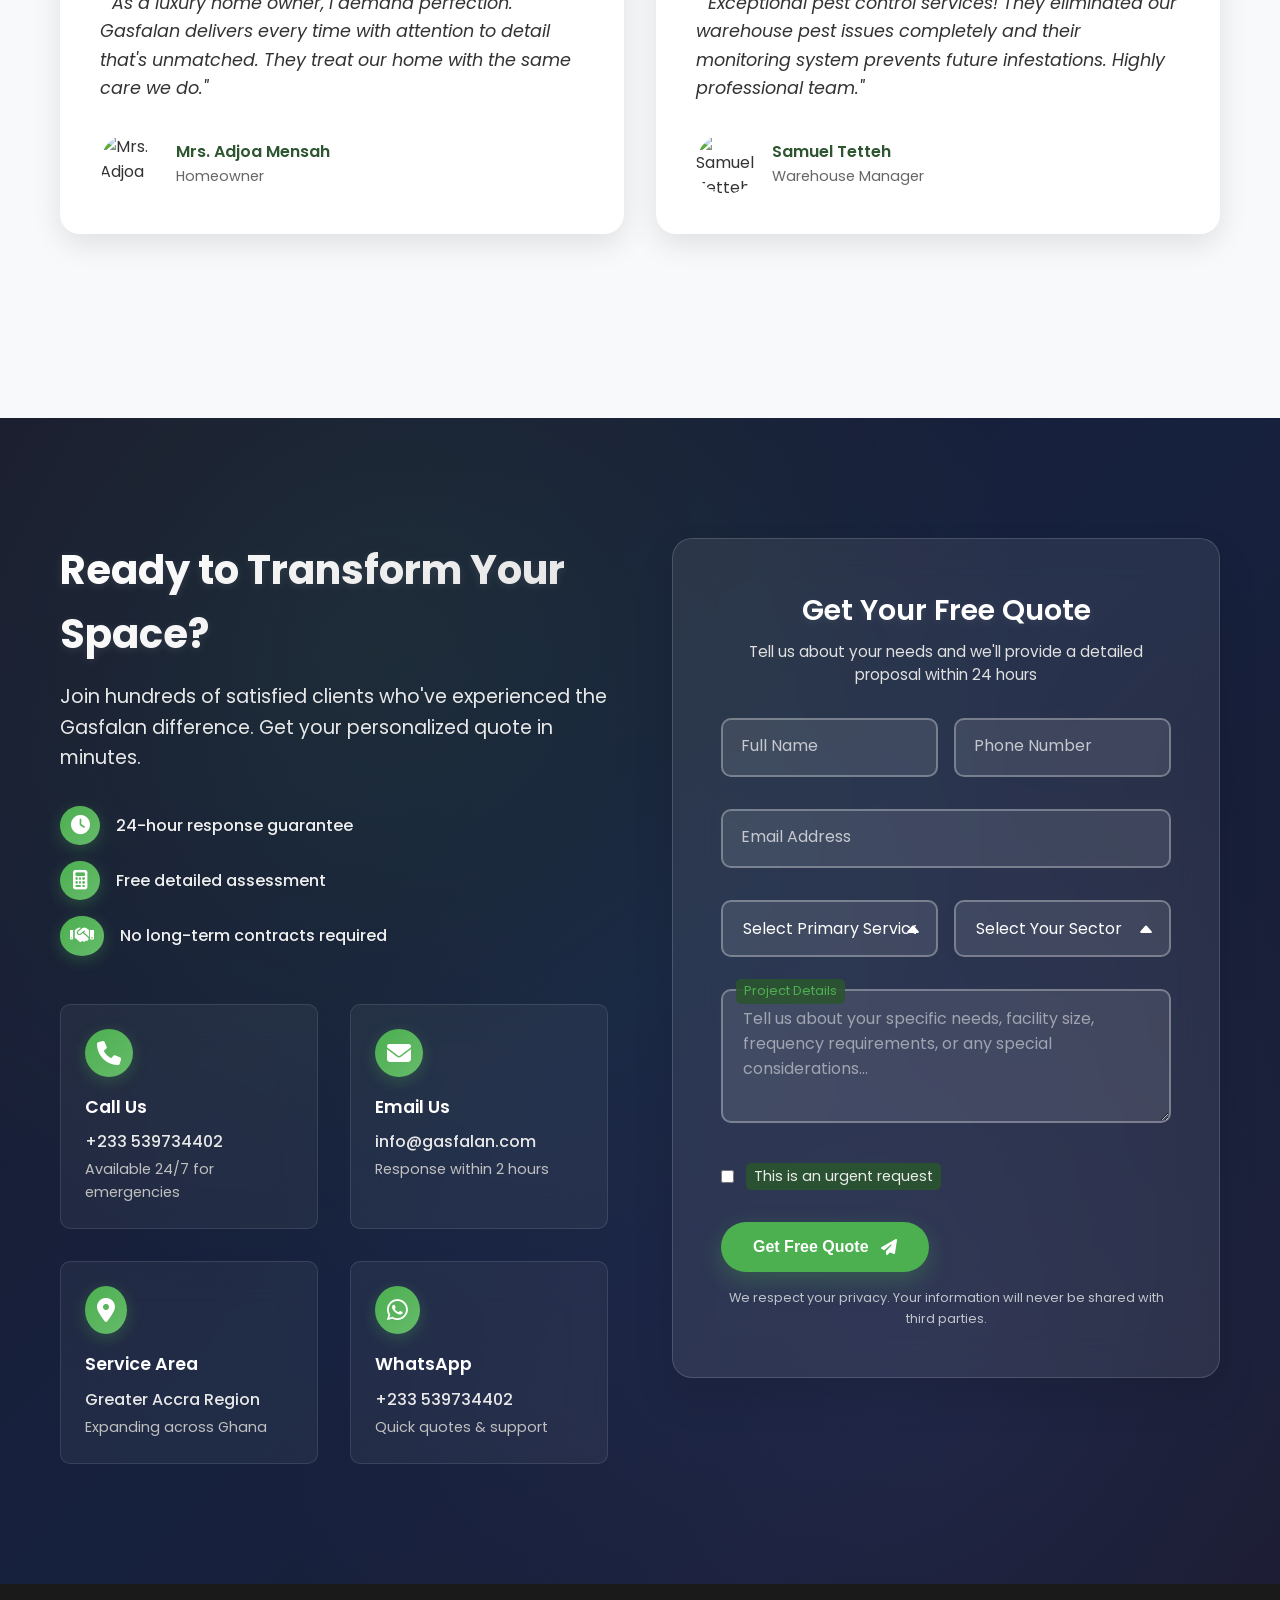
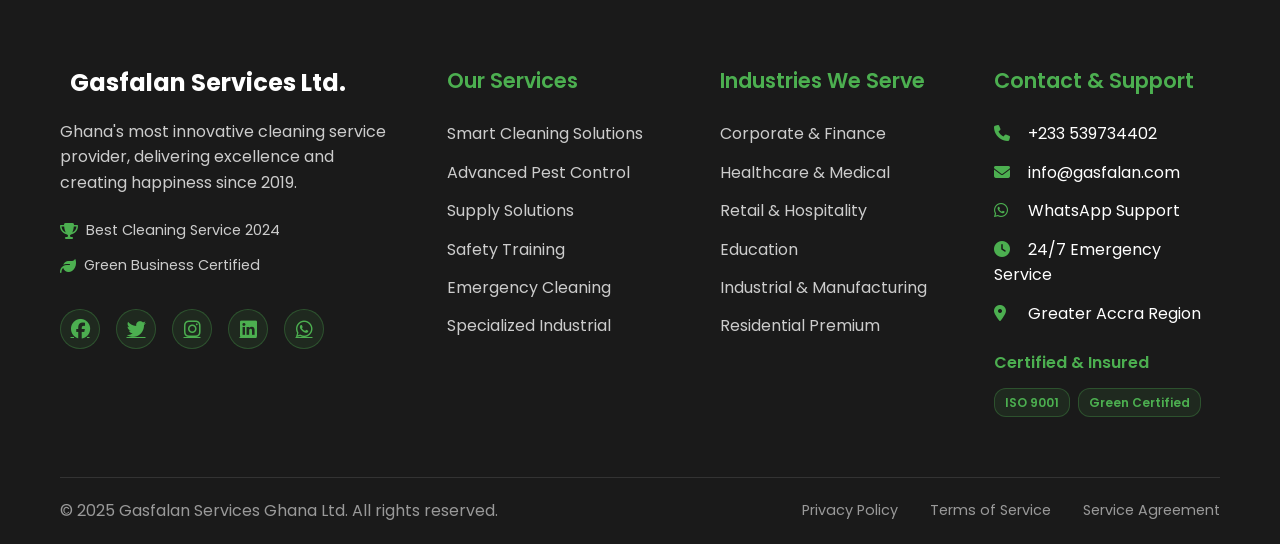
==== commit 5c36eaab: "Fixed vertical scrolling issues with cards" ====
--- a/index.html
+++ b/index.html
@@ -543,7 +543,7 @@
                 <h2>Client Success Stories</h2>
                 <p>Real experiences from organizations we've transformed across Ghana</p>
             </div>
-            <div class="testimonials-grid">
+            <div class="testimonials-grid" id="testimonialsGrid">
                 <article class="testimonial-card featured">
                     <div class="stars" aria-label="5 stars">
                         <i class="fas fa-star" aria-hidden="true"></i>
--- a/index.css
+++ b/index.css
@@ -81,12 +81,28 @@
 
 /* Hardware acceleration for animated elements */
 .service-card,
-.sector-card,
-.team-member,
+.sector-card {
+    transform: translate3d(0, 0, 0);
+    backface-visibility: hidden;
+    contain: layout style paint;
+    /* Prevent glitching on load */
+    opacity: 0;
+    transform: translate3d(0, 20px, 0);
+    transition: opacity 0.4s ease-out, transform 0.4s ease-out;
+}
+
 .testimonial-card {
     transform: translate3d(0, 0, 0);
     backface-visibility: hidden;
-    contain: layout style paint;
+    /* Prevent glitching on load */
+    opacity: 0;
+    transform: translate3d(0, 20px, 0);
+    transition: opacity 0.4s ease-out, transform 0.4s ease-out;
+}
+
+.team-member {
+    transform: translate3d(0, 0, 0);
+    backface-visibility: hidden;
     /* Prevent glitching on load */
     opacity: 0;
     transform: translate3d(0, 20px, 0);
@@ -614,7 +630,7 @@
     transition: var(--transition);
     box-shadow: var(--shadow);
     position: relative;
-    overflow: hidden;
+    overflow: visible;
     contain: layout style;
 }
 
@@ -892,7 +908,7 @@
 /* Team Section */
 .team {
     padding: 120px 0;
-    background: var(--bg-light);
+    background: var(--white);
     position: relative;
     z-index: 30;
 }
@@ -931,7 +947,7 @@
 .team-member {
     background: var(--white);
     border-radius: var(--border-radius);
-    overflow: hidden;
+    overflow: visible;
     box-shadow: var(--shadow);
     transition: var(--transition);
 }
@@ -944,6 +960,8 @@
 .member-image {
     position: relative;
     overflow: hidden;
+    border-radius: var(--border-radius) var(--border-radius) 0 0;
+    background: var(--white);
 }
 
 .member-image img {
@@ -997,6 +1015,8 @@
 
 .member-info {
     padding: 1.5rem;
+    background: var(--white);
+    border-radius: 0 0 var(--border-radius) var(--border-radius);
 }
 
 .member-info h3 {
@@ -1318,6 +1338,8 @@
     grid-template-columns: repeat(auto-fit, minmax(380px, 1fr));
     gap: 2rem;
     margin-bottom: 4rem;
+    overflow: visible;
+    height: auto;
 }
 
 .testimonial-card {
@@ -1327,6 +1349,10 @@
     box-shadow: var(--shadow);
     transition: var(--transition);
     position: relative;
+    overflow: visible;
+    height: auto;
+    max-height: none;
+    min-height: auto;
 }
 
 .testimonial-card:hover {
@@ -1894,6 +1920,7 @@
         gap: 2rem;
     }
 }
+
 
 /* Mobile breakpoint */
 @media (max-width: 768px) {
@@ -2013,11 +2040,13 @@
     .services-grid {
         display: flex;
         overflow-x: auto;
+        overflow-y: visible;
         scroll-snap-type: x mandatory;
         gap: 1.5rem;
         padding: 0 1rem 1rem;
         grid-template-columns: none;
         -webkit-overflow-scrolling: touch;
+        scroll-behavior: smooth;
     }
     
     /* Ensure proper mobile tablet breakpoints */
@@ -2055,6 +2084,8 @@
         flex-shrink: 0;
         scroll-snap-align: start;
         padding: 1.5rem;
+        overflow: visible;
+        height: auto;
     }
     
     /* Add visual indicator for scroll on mobile */
@@ -2105,26 +2136,22 @@
     .team-grid {
         display: flex;
         overflow-x: auto;
+        overflow-y: visible;
         scroll-snap-type: x mandatory;
         gap: 1.5rem;
-        padding: 0 1rem 1rem;
+        padding: 2rem 1rem 1rem;
         grid-template-columns: none;
         -webkit-overflow-scrolling: touch;
         margin-bottom: 3rem;
     }
     
     .team-grid::-webkit-scrollbar {
-        height: 6px;
-    }
-    
-    .team-grid::-webkit-scrollbar-track {
-        background: rgba(76, 175, 80, 0.1);
-        border-radius: 3px;
-    }
-    
-    .team-grid::-webkit-scrollbar-thumb {
-        background: var(--primary-color);
-        border-radius: 3px;
+        display: none;
+    }
+    
+    .team-grid {
+        -ms-overflow-style: none;
+        scrollbar-width: none;
     }
     
     .team-member {
@@ -2132,18 +2159,15 @@
         max-width: 300px;
         flex-shrink: 0;
         scroll-snap-align: start;
-    }
-    
-    /* Add visual indicator for scroll on mobile */
-    .team::after {
-        content: "← Swipe to see more team members →";
-        display: block;
-        text-align: center;
-        color: var(--text-light);
-        font-size: 0.9rem;
-        margin-top: 1rem;
-        opacity: 0.7;
-    }
+        overflow: visible;
+        height: auto;
+        margin-top: 0;
+    }
+    
+    .team-member:hover {
+        transform: none;
+    }
+    
     
     /* Optimize team member content for mobile */
     .team-member .member-image img {
@@ -2182,6 +2206,7 @@
     .testimonials-grid {
         display: flex;
         overflow-x: auto;
+        overflow-y: visible;
         scroll-snap-type: x mandatory;
         gap: 1.5rem;
         padding: 1rem 1rem 1rem;
@@ -2209,6 +2234,12 @@
         max-width: 350px;
         flex-shrink: 0;
         scroll-snap-align: center;
+        overflow: visible;
+        height: auto;
+        max-height: none;
+        min-height: auto;
+        flex-grow: 0;
+        flex-basis: auto;
     }
     
     .testimonial-card.featured {
@@ -2371,17 +2402,15 @@
     .team-member {
         min-width: calc(85vw - 1rem);
         max-width: 280px;
+        overflow: visible;
+        height: auto;
     }
     
     .team-grid {
-        padding: 0 0.5rem 1rem;
+        padding: 2rem 0.5rem 1rem;
         gap: 1rem;
     }
     
-    .team::after {
-        font-size: 0.8rem;
-        margin-top: 0.5rem;
-    }
     
     .team-member .member-image img {
         height: 250px;
@@ -2409,6 +2438,12 @@
         min-width: calc(90vw - 1rem);
         max-width: 320px;
         padding: 1.5rem;
+        overflow: visible;
+        height: auto;
+        max-height: none;
+        min-height: auto;
+        flex-grow: 0;
+        flex-basis: auto;
     }
     
     .testimonials-grid {
@@ -2449,6 +2484,8 @@
         min-width: calc(90vw - 1rem);
         max-width: 280px;
         padding: 1.25rem;
+        overflow: visible;
+        height: auto;
     }
     
     .services-grid {
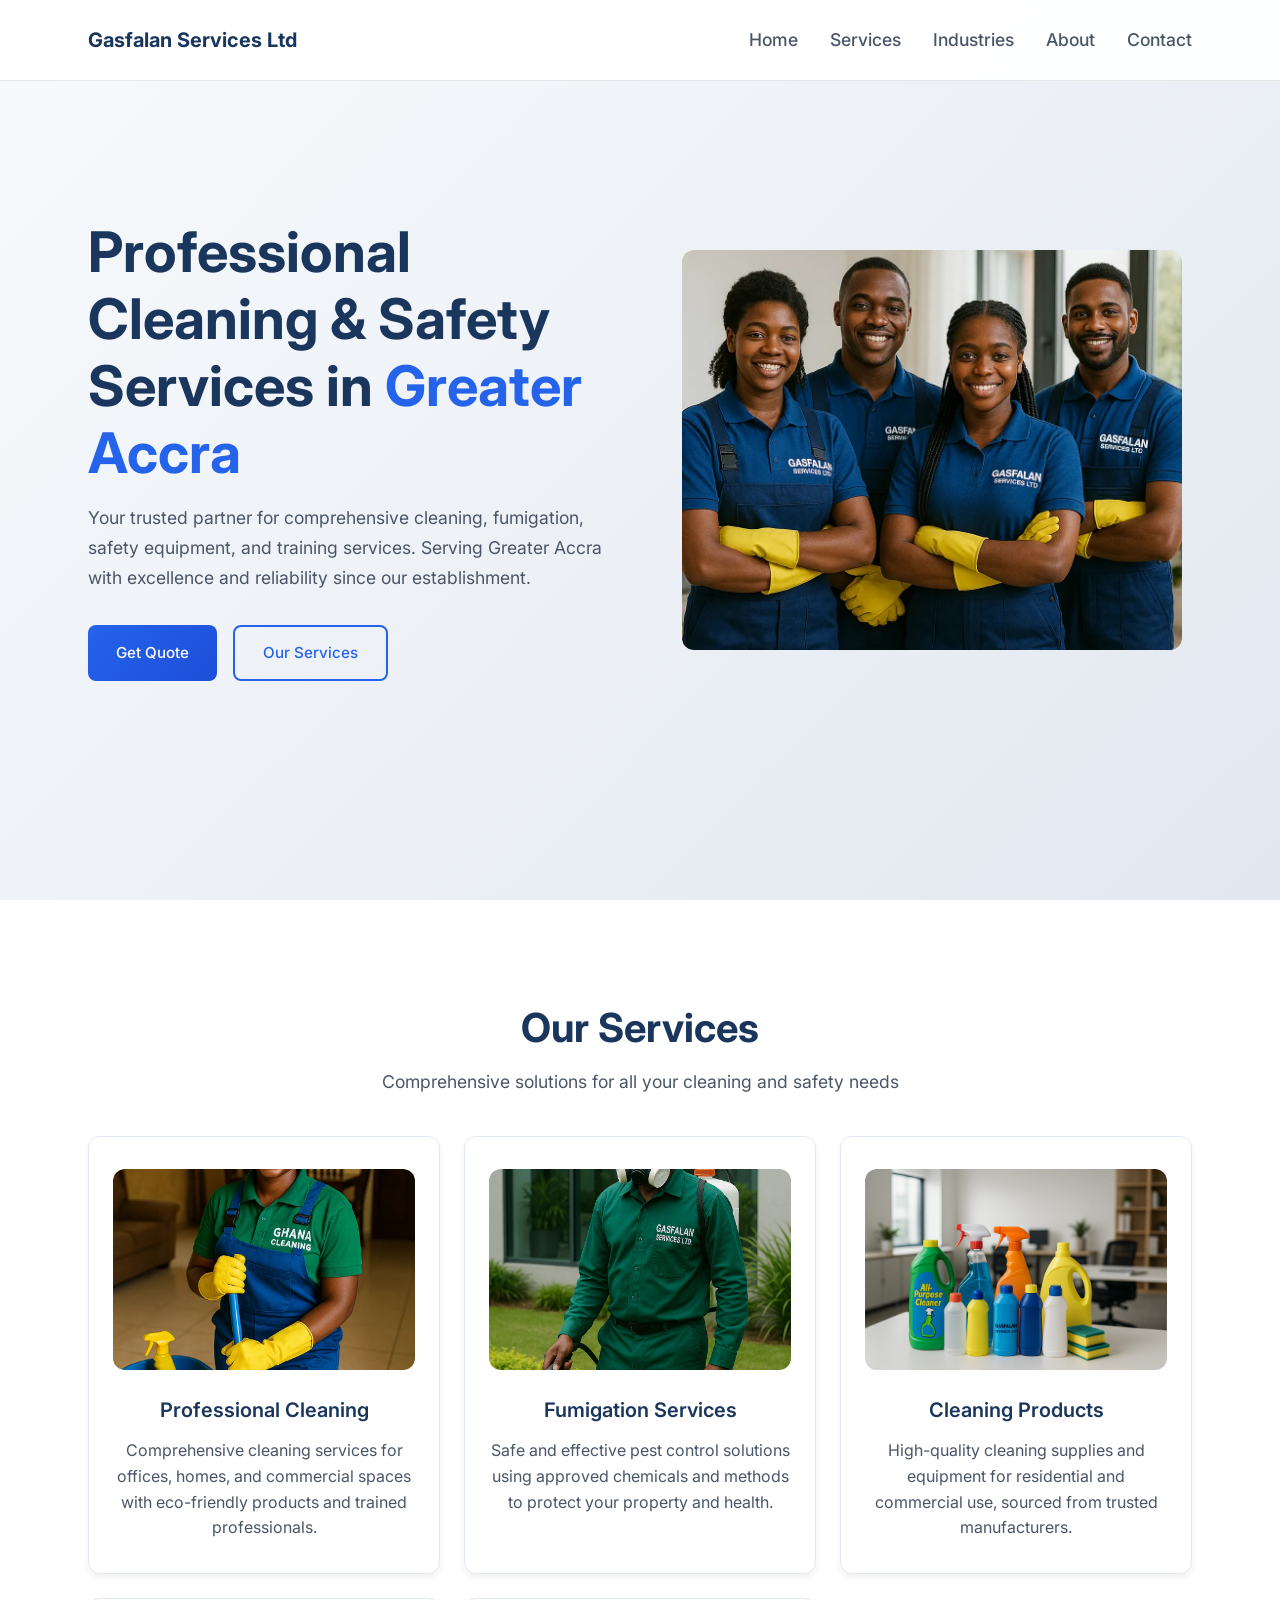
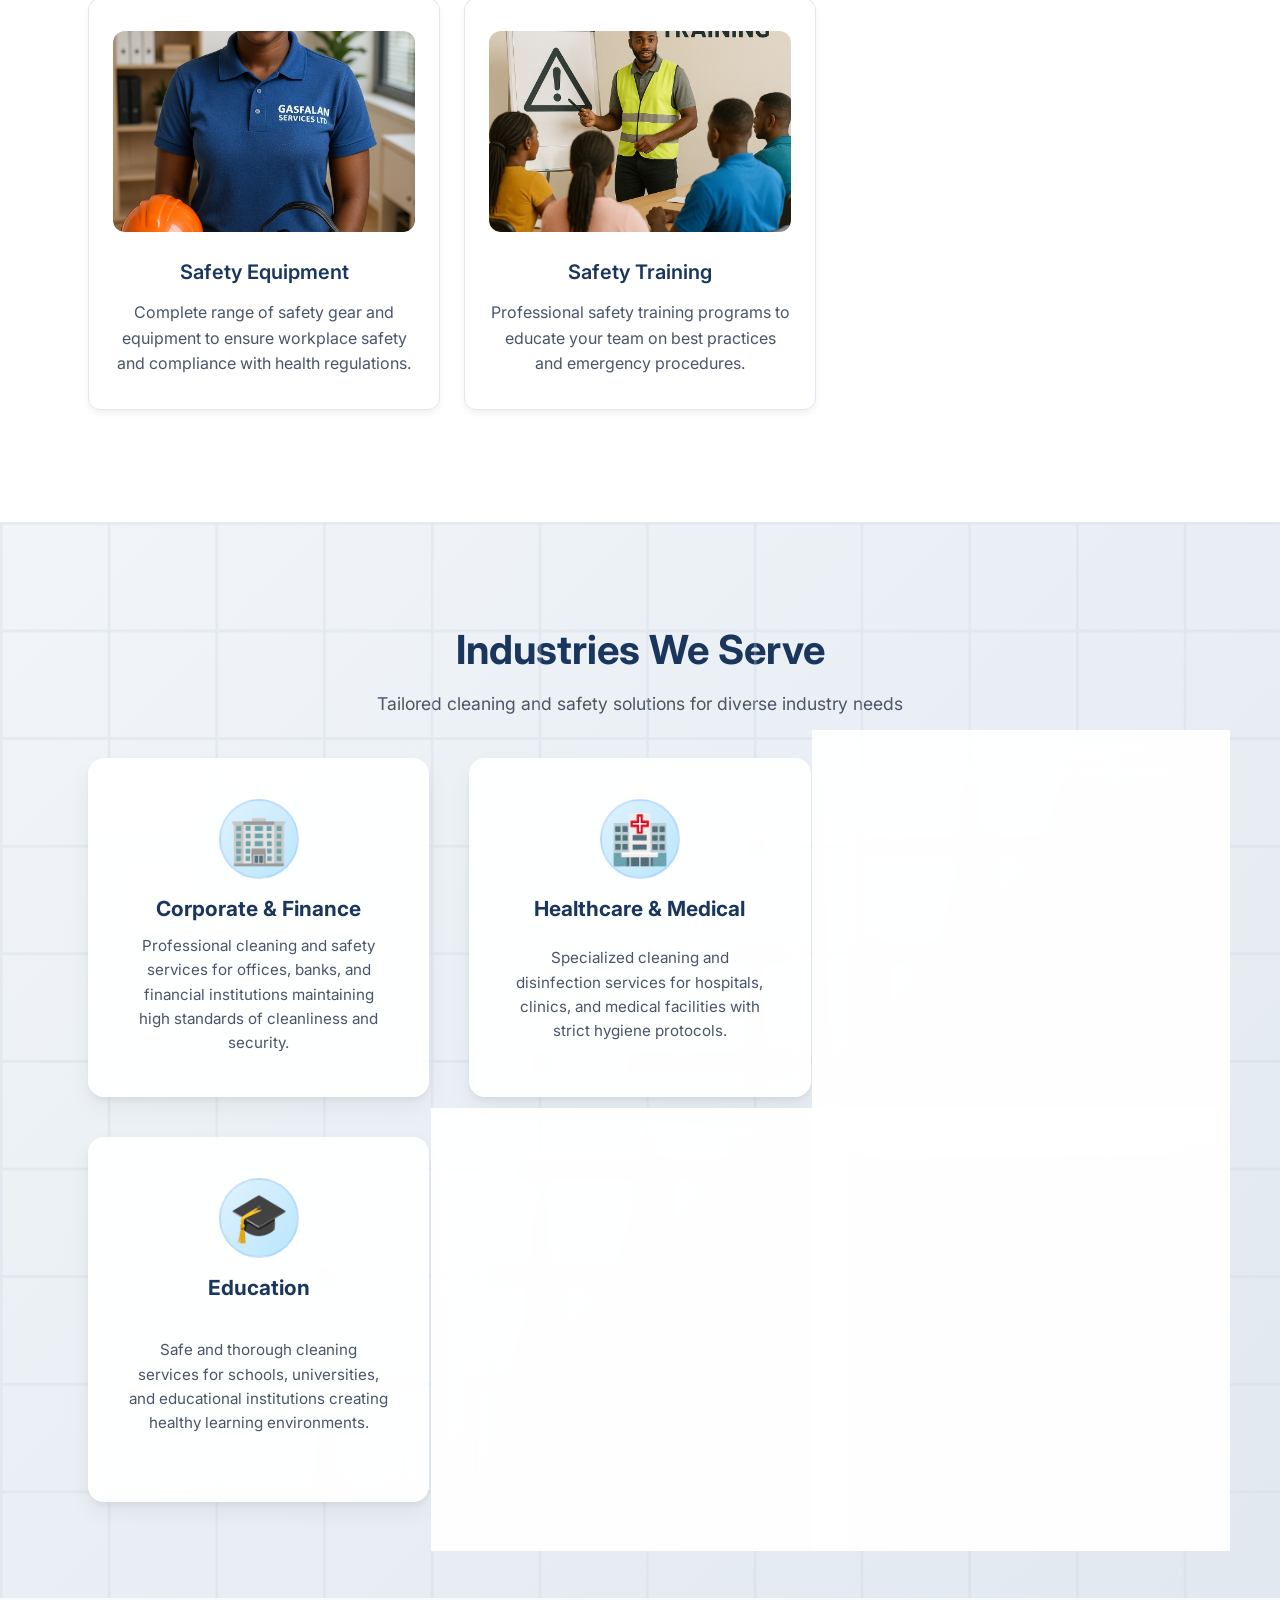
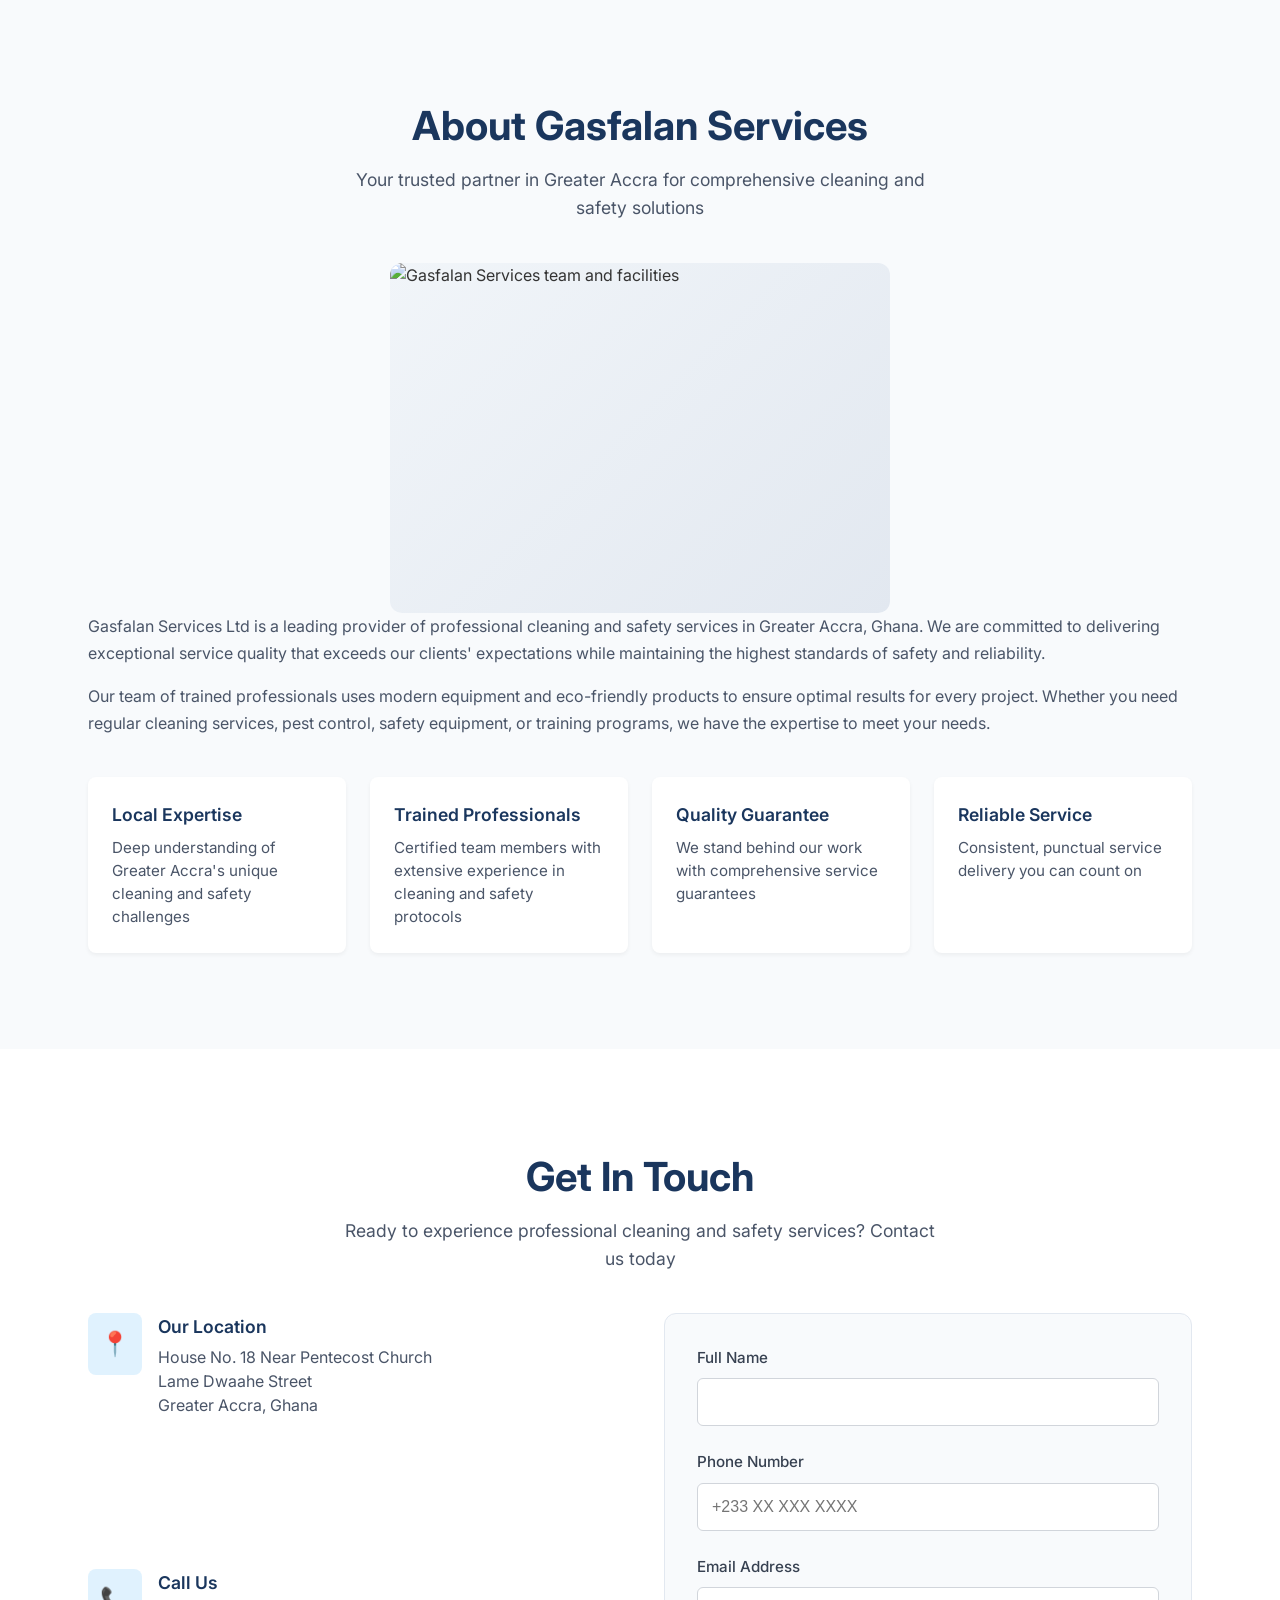
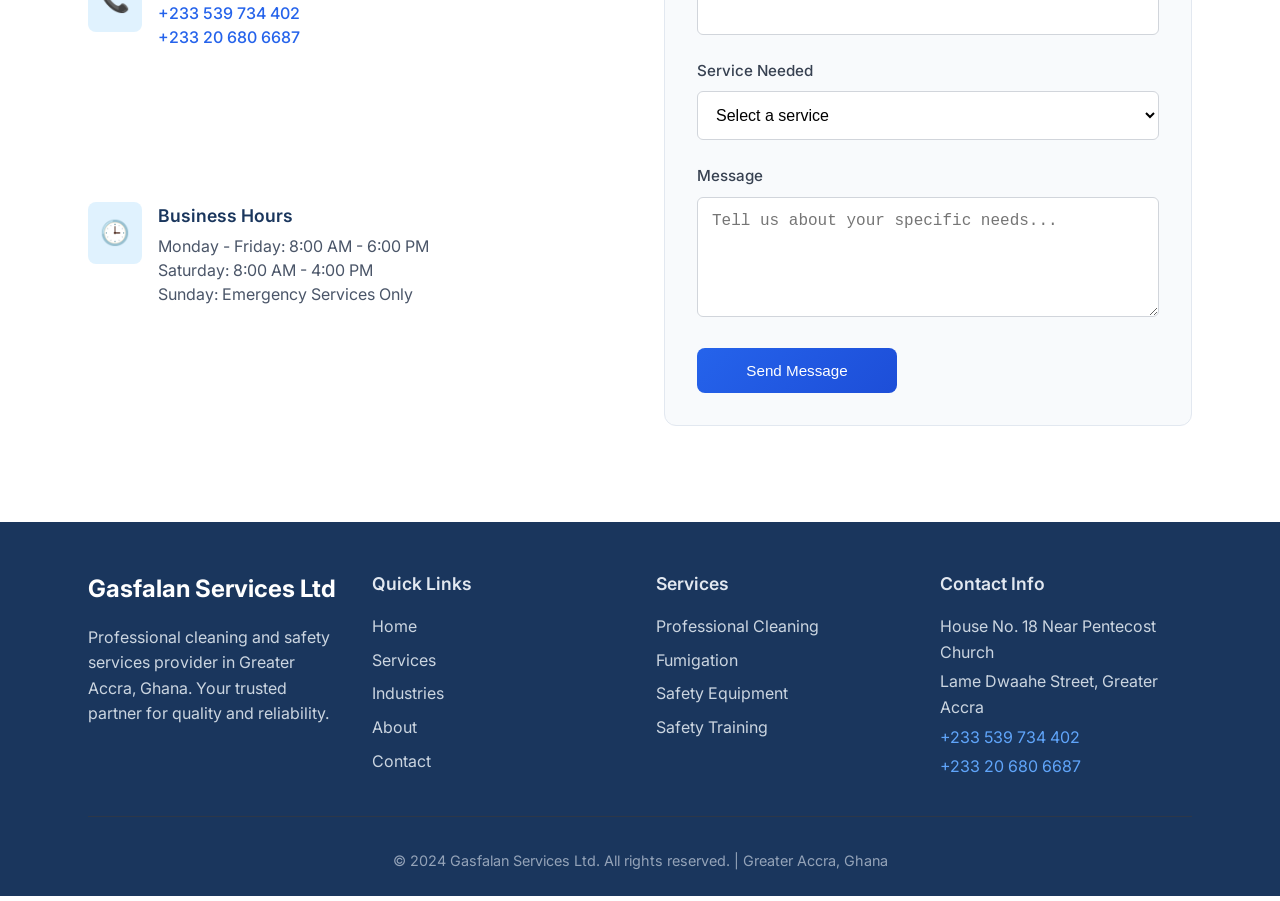
==== commit 8200ed59: "Updated Website" ====
--- a/index.html
+++ b/index.html
@@ -3,913 +3,519 @@
 <head>
     <meta charset="UTF-8">
     <meta name="viewport" content="width=device-width, initial-scale=1.0">
-    <title>Gasfalan Ghana - Professional Cleaning Services</title>
-    <meta name="description" content="Professional cleaning services in Ghana. Residential, office, and deep cleaning across Accra, Kumasi, and more.">
+    <meta name="description" content="Gasfalan Services Ltd - Professional cleaning, fumigation, safety equipment and training services in Greater Accra, Ghana">
+    <meta name="keywords" content="cleaning services, fumigation, safety equipment, safety training, Greater Accra, Ghana">
+    <meta property="og:title" content="Gasfalan Services Ltd - Professional Cleaning & Safety Services">
+    <meta property="og:description" content="Trusted cleaning, fumigation, and safety services provider in Greater Accra, Ghana">
+    <meta property="og:type" content="website">
+    <meta name="theme-color" content="#2563eb">
+    <meta name="mobile-web-app-capable" content="yes">
+    <meta name="apple-mobile-web-app-capable" content="yes">
+    <meta name="apple-mobile-web-app-status-bar-style" content="default">
     
-    <!-- Load CSS -->
-    <link rel="stylesheet" href="index.css">
-    <link href="https://fonts.googleapis.com/css2?family=Poppins:wght@300;400;600;700&display=swap" rel="stylesheet">
-    <link href="https://cdnjs.cloudflare.com/ajax/libs/font-awesome/6.4.0/css/all.min.css" rel="stylesheet">
+    <!-- PWA Manifest -->
+    <link rel="manifest" href="manifest.json">
+    
+    <!-- Resource Hints -->
+    <link rel="dns-prefetch" href="//fonts.googleapis.com">
+    <link rel="dns-prefetch" href="//fonts.gstatic.com">
+    <link rel="preconnect" href="https://fonts.googleapis.com" crossorigin>
+    <link rel="preconnect" href="https://fonts.gstatic.com" crossorigin>
+    <title>Gasfalan Services Ltd - Professional Cleaning & Safety Services | Greater Accra, Ghana</title>
+    <!-- Critical CSS Inline -->
+    <style>
+    *{margin:0;padding:0;box-sizing:border-box}html{scroll-behavior:smooth}body{font-family:'Inter',sans-serif;font-size:16px;line-height:1.6;color:#333;background:#fff}.container{max-width:1200px;margin:0 auto;padding:0 1rem}.section{padding:4rem 0}.section__title{font-size:2rem;font-weight:700;color:#1a365d;margin-bottom:.5rem;text-align:center}.section__subtitle{font-size:1.1rem;color:#4a5568;text-align:center;margin-bottom:2.5rem;max-width:600px;margin-left:auto;margin-right:auto}.btn{display:inline-flex;align-items:center;justify-content:center;padding:.875rem 1.75rem;border-radius:8px;text-decoration:none;font-weight:500;font-size:.95rem;text-align:center;transition:all .3s ease;border:none;cursor:pointer;min-height:44px}.btn--primary{background:linear-gradient(135deg,#2563eb,#1d4ed8);color:#fff}.btn--primary:hover{background:linear-gradient(135deg,#1d4ed8,#1e40af);transform:translateY(-2px);box-shadow:0 4px 12px rgba(37,99,235,.3)}.btn--secondary{background:transparent;color:#2563eb;border:2px solid #2563eb}.btn--secondary:hover{background:#2563eb;color:#fff}.btn--full{width:100%}.header{position:fixed;top:0;left:0;width:100%;background:rgba(255,255,255,.95);backdrop-filter:blur(10px);z-index:1000;padding:.75rem 0;border-bottom:1px solid rgba(0,0,0,.1)}.nav{display:flex;justify-content:space-between;align-items:center;height:3.5rem}.nav__logo{font-size:1.25rem;font-weight:700;color:#1a365d}.nav__menu{position:fixed;top:0;right:-100%;width:280px;height:100vh;background:#fff;padding:4rem 2rem 2rem;transition:right .3s ease;z-index:1001;box-shadow:-2px 0 10px rgba(0,0,0,.1)}.nav__menu.show-menu{right:0}.nav__list{list-style:none;display:flex;flex-direction:column;gap:1.5rem}.nav__link{text-decoration:none;color:#4a5568;font-weight:500;font-size:1.1rem;transition:color .3s ease}.nav__link:hover{color:#2563eb}.nav__close{position:absolute;top:1rem;right:1.5rem;font-size:2rem;color:#4a5568;cursor:pointer}.nav__toggle{display:flex;flex-direction:column;gap:4px;cursor:pointer;padding:.5rem}.nav__toggle span{width:25px;height:3px;background:#1a365d;border-radius:2px;transition:all .3s ease}.hero{background:linear-gradient(135deg,#f8fafc 0%,#e2e8f0 100%);padding:8rem 0 4rem;min-height:100vh;display:flex;align-items:center}.hero__container{display:grid;gap:3rem;align-items:center}.hero__title{font-size:2.5rem;font-weight:700;line-height:1.2;color:#1a365d;margin-bottom:1rem}.hero__accent{color:#2563eb}.hero__description{font-size:1.1rem;color:#4a5568;margin-bottom:2rem;line-height:1.7}.hero__buttons{display:flex;flex-direction:column;gap:1rem}.hero__image{display:flex;justify-content:center;align-items:center}.hero__placeholder{width:100%;max-width:400px;height:300px;background:linear-gradient(135deg,#e2e8f0,#cbd5e0);border-radius:12px;display:flex;align-items:center;justify-content:center;color:#4a5568;font-weight:500;text-align:center;border:2px dashed #94a3b8}@media screen and (min-width:768px){.nav__menu{position:static;width:auto;height:auto;background:transparent;padding:0;box-shadow:none}.nav__list{flex-direction:row;gap:2rem}.nav__close,.nav__toggle{display:none}.hero__container{grid-template-columns:1fr 1fr;gap:4rem}.hero__title{font-size:3rem}}
+    </style>
+    
+    <!-- Non-critical CSS -->
+    <link rel="preload" href="styles.min.css" as="style" onload="this.onload=null;this.rel='stylesheet'">
+    <noscript><link rel="stylesheet" href="styles.min.css"></noscript>
+    
+    <!-- Fonts -->
+    <link rel="preload" href="https://fonts.googleapis.com/css2?family=Inter:wght@300;400;500;600;700&display=swap" as="style" onload="this.onload=null;this.rel='stylesheet'">
+    <noscript><link rel="stylesheet" href="https://fonts.googleapis.com/css2?family=Inter:wght@300;400;500;600;700&display=swap"></noscript>
 </head>
 <body>
-    <!-- Navigation -->
-    <header>
-        <nav class="navbar" id="navbar">
-            <div class="nav-logo">
-                <i class="fas fa-sparkles" aria-hidden="true"></i>
-                <span>Gasfalan Services Ltd.</span>
-            </div>
-            <ul class="nav-menu" id="nav-menu">
-                <li><a href="#home">Home</a></li>
-                <li><a href="#services">Services</a></li>
-                <li><a href="#sectors">Sectors</a></li>
-                <li><a href="#team">Our Team</a></li>
-                <li><a href="#about">About</a></li>
-                <li><a href="#contact">Contact</a></li>
-            </ul>
-            <div class="nav-toggle" id="nav-toggle" aria-label="Toggle navigation">
-                <span class="bar"></span>
-                <span class="bar"></span>
-                <span class="bar"></span>
+    <!-- Header -->
+    <header class="header" id="header">
+        <nav class="nav container">
+            <div class="nav__brand">
+                <h2 class="nav__logo">Gasfalan Services Ltd</h2>
+            </div>
+            
+            <div class="nav__menu" id="nav-menu">
+                <ul class="nav__list">
+                    <li class="nav__item">
+                        <a href="#home" class="nav__link">Home</a>
+                    </li>
+                    <li class="nav__item">
+                        <a href="#services" class="nav__link">Services</a>
+                    </li>
+                    <li class="nav__item">
+                        <a href="#industries" class="nav__link">Industries</a>
+                    </li>
+                    <li class="nav__item">
+                        <a href="#about" class="nav__link">About</a>
+                    </li>
+                    <li class="nav__item">
+                        <a href="#contact" class="nav__link">Contact</a>
+                    </li>
+                </ul>
+                <div class="nav__close" id="nav-close">
+                    <span>&times;</span>
+                </div>
+            </div>
+            
+            <div class="nav__toggle" id="nav-toggle">
+                <span></span>
+                <span></span>
+                <span></span>
             </div>
         </nav>
     </header>
 
-    <!-- Modern Hero Section -->
-    <main id="main-content">
-        <section id="home" class="hero">
-            <div class="hero-background">
-                <div class="hero-pattern"></div>
-                <div class="hero-glow"></div>
-            </div>
-            
-            <div class="hero-container">
-                <div class="hero-content">
-                    <div class="hero-text">
-                        <div class="hero-badge">
-                            <i class="fas fa-sparkles"></i>
-                            <span>Professional Cleaning Services in Ghana</span>
+    <!-- Main Content -->
+    <main>
+        <!-- Hero Section -->
+        <section class="hero section" id="home">
+            <div class="hero__container container">
+                <div class="hero__content">
+                    <h1 class="hero__title">
+                        Professional Cleaning & Safety Services in 
+                        <span class="hero__accent">Greater Accra</span>
+                    </h1>
+                    <p class="hero__description">
+                        Your trusted partner for comprehensive cleaning, fumigation, safety equipment, and training services. 
+                        Serving Greater Accra with excellence and reliability since our establishment.
+                    </p>
+                    <div class="hero__buttons">
+                        <a href="#contact" class="btn btn--primary">Get Quote</a>
+                        <a href="#services" class="btn btn--secondary">Our Services</a>
+                    </div>
+                </div>
+                <div class="hero__image">
+                    <div class="image-placeholder hero__img-placeholder" data-width="500" data-height="400">
+                        <img src="/images/image6.webp" 
+                             alt="Gasfalan Services - Professional cleaning team at work"
+                             class="hero__img"
+                             width="500" 
+                             height="400"
+                             loading="lazy">
+                        <div class="placeholder-overlay">
+                            <span class="placeholder-text">Professional Service Image</span>
+                            <small class="placeholder-note">500×400px recommended</small>
+                        </div>
+                    </div>
+                </div>
+            </div>
+        </section>
+
+        <!-- Services Section -->
+        <section class="services section" id="services">
+            <div class="container">
+                <div class="section__header">
+                    <h2 class="section__title">Our Services</h2>
+                    <p class="section__subtitle">
+                        Comprehensive solutions for all your cleaning and safety needs
+                    </p>
+                </div>
+                
+                <div class="services__container">
+                    <div class="service__card">
+                        <div class="service__image">
+                            <div class="image-placeholder service__img-placeholder" data-width="300" data-height="200">
+                                <img src="/images/image5.webp" 
+                                     alt="Professional cleaning service in action"
+                                     class="service__img"
+                                     width="300" 
+                                     height="200"
+                                     loading="lazy">
+                                <div class="placeholder-overlay">
+                                    <span class="service__icon">🧽</span>
+                                    <small class="placeholder-note">300×200px</small>
+                                </div>
+                            </div>
+                        </div>
+                        <h3 class="service__title">Professional Cleaning</h3>
+                        <p class="service__description">
+                            Comprehensive cleaning services for offices, homes, and commercial spaces with eco-friendly products and trained professionals.
+                        </p>
+                    </div>
+                    
+                    <div class="service__card">
+                        <div class="service__image">
+                            <div class="image-placeholder service__img-placeholder" data-width="300" data-height="200">
+                                <img src="/images/image7.webp" 
+                                     alt="Professional fumigation and pest control service"
+                                     class="service__img"
+                                     width="300" 
+                                     height="200"
+                                     loading="lazy">
+                                <div class="placeholder-overlay">
+                                    <span class="service__icon">🦟</span>
+                                    <small class="placeholder-note">300×200px</small>
+                                </div>
+                            </div>
+                        </div>
+                        <h3 class="service__title">Fumigation Services</h3>
+                        <p class="service__description">
+                            Safe and effective pest control solutions using approved chemicals and methods to protect your property and health.
+                        </p>
+                    </div>
+                    
+                    <div class="service__card">
+                        <div class="service__image">
+                            <div class="image-placeholder service__img-placeholder" data-width="300" data-height="200">
+                                <img src="/images/image8.webp" 
+                                     alt="High-quality cleaning products and supplies"
+                                     class="service__img"
+                                     width="300" 
+                                     height="200"
+                                     loading="lazy">
+                                <div class="placeholder-overlay">
+                                    <span class="service__icon">🧴</span>
+                                    <small class="placeholder-note">300×200px</small>
+                                </div>
+                            </div>
+                        </div>
+                        <h3 class="service__title">Cleaning Products</h3>
+                        <p class="service__description">
+                            High-quality cleaning supplies and equipment for residential and commercial use, sourced from trusted manufacturers.
+                        </p>
+                    </div>
+                    
+                    <div class="service__card">
+                        <div class="service__image">
+                            <div class="image-placeholder service__img-placeholder" data-width="300" data-height="200">
+                                <img src="/images/image9.webp" 
+                                     alt="Professional safety equipment and gear"
+                                     class="service__img"
+                                     width="300" 
+                                     height="200"
+                                     loading="lazy">
+                                <div class="placeholder-overlay">
+                                    <span class="service__icon">🦺</span>
+                                    <small class="placeholder-note">300×200px</small>
+                                </div>
+                            </div>
+                        </div>
+                        <h3 class="service__title">Safety Equipment</h3>
+                        <p class="service__description">
+                            Complete range of safety gear and equipment to ensure workplace safety and compliance with health regulations.
+                        </p>
+                    </div>
+                    
+                    <div class="service__card">
+                        <div class="service__image">
+                            <div class="image-placeholder service__img-placeholder" data-width="300" data-height="200">
+                                <img src="/images/image10.webp" 
+                                     alt="Professional safety training programs"
+                                     class="service__img"
+                                     width="300" 
+                                     height="200"
+                                     loading="lazy">
+                                <div class="placeholder-overlay">
+                                    <span class="service__icon">📚</span>
+                                    <small class="placeholder-note">300×200px</small>
+                                </div>
+                            </div>
+                        </div>
+                        <h3 class="service__title">Safety Training</h3>
+                        <p class="service__description">
+                            Professional safety training programs to educate your team on best practices and emergency procedures.
+                        </p>
+                    </div>
+                </div>
+            </div>
+        </section>
+
+        <!-- Industries Section -->
+        <section class="industries section" id="industries">
+            <div class="container">
+                <div class="section__header">
+                    <h2 class="section__title">Industries We Serve</h2>
+                    <p class="section__subtitle">
+                        Tailored cleaning and safety solutions for diverse industry needs
+                    </p>
+                </div>
+                
+                <div class="industries__container">
+                    <div class="industry__card">
+                        <div class="industry__icon">
+                            <span>🏢</span>
+                        </div>
+                        <h3 class="industry__title">Corporate & Finance</h3>
+                        <p class="industry__description">
+                            Professional cleaning and safety services for offices, banks, and financial institutions maintaining high standards of cleanliness and security.
+                        </p>
+                    </div>
+                    
+                    <div class="industry__card">
+                        <div class="industry__icon">
+                            <span>🏥</span>
+                        </div>
+                        <h3 class="industry__title">Healthcare & Medical</h3>
+                        <p class="industry__description">
+                            Specialized cleaning and disinfection services for hospitals, clinics, and medical facilities with strict hygiene protocols.
+                        </p>
+                    </div>
+                    
+                    <div class="industry__card">
+                        <div class="industry__icon">
+                            <span>🛍️</span>
+                        </div>
+                        <h3 class="industry__title">Retail & Hospitality</h3>
+                        <p class="industry__description">
+                            Comprehensive cleaning solutions for shops, restaurants, hotels, and entertainment venues to ensure customer satisfaction.
+                        </p>
+                    </div>
+                    
+                    <div class="industry__card">
+                        <div class="industry__icon">
+                            <span>🎓</span>
+                        </div>
+                        <h3 class="industry__title">Education</h3>
+                        <p class="industry__description">
+                            Safe and thorough cleaning services for schools, universities, and educational institutions creating healthy learning environments.
+                        </p>
+                    </div>
+                    
+                    <div class="industry__card">
+                        <div class="industry__icon">
+                            <span>🏭</span>
+                        </div>
+                        <h3 class="industry__title">Industrial & Manufacturing</h3>
+                        <p class="industry__description">
+                            Industrial cleaning and safety equipment for factories, warehouses, and manufacturing facilities with specialized requirements.
+                        </p>
+                    </div>
+                    
+                    <div class="industry__card">
+                        <div class="industry__icon">
+                            <span>🏠</span>
+                        </div>
+                        <h3 class="industry__title">Residential</h3>
+                        <p class="industry__description">
+                            Premium home cleaning services for residential properties, apartments, and housing complexes with personalized care.
+                        </p>
+                    </div>
+                </div>
+            </div>
+        </section>
+
+
+        <!-- About Section -->
+        <section class="about section" id="about">
+            <div class="container">
+                <div class="about__container">
+                    <div class="about__content">
+                        <div class="section__header">
+                            <h2 class="section__title">About Gasfalan Services</h2>
+                            <p class="section__subtitle">
+                                Your trusted partner in Greater Accra for comprehensive cleaning and safety solutions
+                            </p>
                         </div>
                         
-                        <h1 class="hero-title">
-                            Spotless Spaces,<br>
-                            <span class="gradient-text">Guaranteed Results</span>
-                        </h1>
+                        <div class="about__image">
+                            <div class="image-placeholder about__img-placeholder" data-width="500" data-height="350">
+                                <img src="https://placehold.co/500x350/2563eb/ffffff?text=Company+Team" 
+                                     alt="Gasfalan Services team and facilities"
+                                     class="about__img"
+                                     width="500" 
+                                     height="350"
+                                     loading="lazy">
+                                <div class="placeholder-overlay">
+                                    <span class="placeholder-text">Company Team</span>
+                                    <small class="placeholder-note">500×350px recommended</small>
+                                </div>
+                            </div>
+                        </div>
                         
-                        <p class="hero-description">
-                            Transform your space with our professional cleaning services. We deliver exceptional results using eco-friendly products and advanced techniques for homes and businesses across Ghana.
-                        </p>
+                        <div class="about__text">
+                            <p>
+                                Gasfalan Services Ltd is a leading provider of professional cleaning and safety services 
+                                in Greater Accra, Ghana. We are committed to delivering exceptional service quality that 
+                                exceeds our clients' expectations while maintaining the highest standards of safety and reliability.
+                            </p>
+                            <p>
+                                Our team of trained professionals uses modern equipment and eco-friendly products to ensure 
+                                optimal results for every project. Whether you need regular cleaning services, pest control, 
+                                safety equipment, or training programs, we have the expertise to meet your needs.
+                            </p>
+                        </div>
                         
-                        <div class="hero-stats">
-                            <div class="stat-item">
-                                <div class="stat-number" data-target="500">0</div>
-                                <div class="stat-label">Happy Clients</div>
-                            </div>
-                            <div class="stat-item">
-                                <div class="stat-number" data-target="100">0</div>
-                                <div class="stat-label">Satisfaction</div>
-                            </div>
-                            <div class="stat-item">
-                                <div class="stat-number" data-target="8">0</div>
-                                <div class="stat-label">Years Experience</div>
+                        <div class="about__features">
+                            <div class="feature">
+                                <h4 class="feature__title">Local Expertise</h4>
+                                <p class="feature__text">Deep understanding of Greater Accra's unique cleaning and safety challenges</p>
+                            </div>
+                            <div class="feature">
+                                <h4 class="feature__title">Trained Professionals</h4>
+                                <p class="feature__text">Certified team members with extensive experience in cleaning and safety protocols</p>
+                            </div>
+                            <div class="feature">
+                                <h4 class="feature__title">Quality Guarantee</h4>
+                                <p class="feature__text">We stand behind our work with comprehensive service guarantees</p>
+                            </div>
+                            <div class="feature">
+                                <h4 class="feature__title">Reliable Service</h4>
+                                <p class="feature__text">Consistent, punctual service delivery you can count on</p>
+                            </div>
+                        </div>
+                    </div>
+                </div>
+            </div>
+        </section>
+
+        <!-- Contact Section -->
+        <section class="contact section" id="contact">
+            <div class="container">
+                <div class="section__header">
+                    <h2 class="section__title">Get In Touch</h2>
+                    <p class="section__subtitle">
+                        Ready to experience professional cleaning and safety services? Contact us today
+                    </p>
+                </div>
+                
+                <div class="contact__container">
+                    <div class="contact__info">
+                        <div class="contact__item">
+                            <div class="contact__icon">
+                                <span>📍</span>
+                            </div>
+                            <div class="contact__details">
+                                <h4>Our Location</h4>
+                                <p>House No. 18 Near Pentecost Church<br>Lame Dwaahe Street<br>Greater Accra, Ghana</p>
                             </div>
                         </div>
                         
-                        <div class="hero-actions">
-                            <button class="btn btn-primary" id="hero-cta">
-                                <i class="fas fa-phone"></i>
-                                Get Free Quote
-                            </button>
-                            <button class="btn btn-outline" id="hero-services">
-                                <i class="fas fa-play"></i>
-                                Watch Our Work
-                            </button>
+                        <div class="contact__item">
+                            <div class="contact__icon">
+                                <span>📞</span>
+                            </div>
+                            <div class="contact__details">
+                                <h4>Call Us</h4>
+                                <p>
+                                    <a href="tel:+233539734402" class="contact__phone">+233 539 734 402</a><br>
+                                    <a href="tel:+233206806687" class="contact__phone">+233 20 680 6687</a>
+                                </p>
+                            </div>
                         </div>
                         
-                        <div class="hero-features">
-                            <div class="feature-item">
-                                <i class="fas fa-shield-alt"></i>
-                                <span>Fully Insured</span>
-                            </div>
-                            <div class="feature-item">
-                                <i class="fas fa-leaf"></i>
-                                <span>Eco-Friendly</span>
-                            </div>
-                            <div class="feature-item">
-                                <i class="fas fa-clock"></i>
-                                <span>24/7 Support</span>
-                            </div>
-                        </div>
-                    </div>
-                    
-                    <div class="hero-visual">
-                        <div class="hero-image-container">
-                            <img src="/assets/image7.webp" alt="Professional cleaning services" class="hero-main-image">
-                            <div class="image-overlay"></div>
-                        </div>
-                        
-                        <div class="cleaning-icons">
-                            <div class="cleaning-icon icon-1">
-                                <i class="fas fa-broom"></i>
-                            </div>
-                            <div class="cleaning-icon icon-2">
-                                <i class="fas fa-spray-can"></i>
-                            </div>
-                            <div class="cleaning-icon icon-3">
-                                <i class="fas fa-sparkles"></i>
-                            </div>
-                        </div>
-                        
-                        <div class="quality-badge">
-                            <div class="badge-content">
-                                <i class="fas fa-certificate"></i>
-                                <div>
-                                    <div class="badge-title">Quality</div>
-                                    <div class="badge-subtitle">Guaranteed</div>
-                                </div>
-                            </div>
-                        </div>
-                    </div>
-                </div>
-            </div>
-        </section>
-
-    <!-- Services Section -->
-    <section id="services" class="services">
-        <div class="container">
-            <div class="section-header">
-                <h2>Our Services</h2>
-                <p>Cutting-edge cleaning and safety services designed for modern Ghana</p>
-            </div>
-            <div class="services-grid">
-                <article class="service-card featured">
-                    <div class="featured-badge">Most Popular</div>
-                    <div class="service-icon">
-                        <i class="fas fa-broom" aria-hidden="true"></i>
-                    </div>
-                    <h3>Smart Cleaning Solutions</h3>
-                    <p>Technology-enhanced cleaning services with real-time monitoring and quality dashboards for complete transparency.</p>
-                    <ul>
-                        <li>IoT-enabled equipment tracking</li>
-                        <li>Digital quality reporting</li>
-                        <li>24/7 service monitoring</li>
-                        <li>Eco-friendly products only</li>
-                    </ul>
-                    <div class="service-price">
-                        <span class="price-from">From</span>
-                        <span class="price-amount">₵150</span>
-                        <span class="price-period">/service</span>
-                    </div>
-                    <button class="service-btn">Get Started</button>
-                </article>
-                
-                <article class="service-card">
-                    <div class="service-icon">
-                        <i class="fas fa-bug" aria-hidden="true"></i>
-                    </div>
-                    <h3>Advanced Pest Control</h3>
-                    <p>Cutting-edge fumigation solutions with preventive monitoring systems to keep your environment completely pest-free.</p>
-                    <ul>
-                        <li>Integrated pest management</li>
-                        <li>Non-toxic treatment options</li>
-                        <li>Continuous monitoring</li>
-                        <li>Prevention programs</li>
-                    </ul>
-                    <button class="service-btn">Learn More</button>
-                </article>
-                
-                <article class="service-card">
-                    <div class="service-icon">
-                        <i class="fas fa-shopping-cart" aria-hidden="true"></i>
-                    </div>
-                    <h3>Premium Supply Solutions</h3>
-                    <p>Curated selection of professional-grade cleaning products and safety equipment sourced from global leaders.</p>
-                    <ul>
-                        <li>Professional-grade supplies</li>
-                        <li>Bulk ordering discounts</li>
-                        <li>Delivery & setup included</li>
-                        <li>Training on equipment use</li>
-                    </ul>
-                    <button class="service-btn">Shop Now</button>
-                </article>
-                
-                <article class="service-card">
-                    <div class="service-icon">
-                        <i class="fas fa-graduation-cap" aria-hidden="true"></i>
-                    </div>
-                    <h3>Safety Excellence Training</h3>
-                    <p>Comprehensive safety programs that transform workplace culture and ensure regulatory compliance across all sectors.</p>
-                    <ul>
-                        <li>Certified training programs</li>
-                        <li>Industry-specific modules</li>
-                        <li>Digital certification</li>
-                        <li>Ongoing support</li>
-                    </ul>
-                    <button class="service-btn">Enroll Today</button>
-                </article>
-            </div>
-        </div>
-    </section>
-
-    <!-- Sectors Section -->
-    <section id="sectors" class="sectors">
-        <div class="container">
-            <div class="section-header">
-                <h2>Industries We Transform</h2>
-                <p>Specialized solutions tailored to your sector's unique challenges</p>
-            </div>
-            <div class="sectors-grid">
-                <div class="sector-card" data-sector="corporate">
-                    <div class="sector-header" onclick="toggleSector('corporate')" tabindex="0" onkeydown="if(event.key==='Enter'||event.key===' ') toggleSector('corporate')" role="button" aria-expanded="false" aria-controls="corporate-content">
-                        <div class="sector-icon">
-                            <i class="fas fa-building"></i>
-                        </div>
-                        <h3>Corporate & Finance</h3>
-                        <i class="fas fa-chevron-down sector-toggle"></i>
-                    </div>
-                    <div class="sector-content" id="corporate-content">
-                        <p>Elevate your company image with pristine office environments that impress clients and boost employee productivity.</p>
-                        <div class="sector-features">
-                            <span>Executive suites</span>
-                            <span>Trading floors</span>
-                            <span>Client meeting areas</span>
-                        </div>
-                    </div>
-                </div>
-                
-                <div class="sector-card" data-sector="healthcare">
-                    <div class="sector-header" onclick="toggleSector('healthcare')" tabindex="0" onkeydown="if(event.key==='Enter'||event.key===' ') toggleSector('healthcare')" role="button" aria-expanded="false" aria-controls="healthcare-content">
-                        <div class="sector-icon">
-                            <i class="fas fa-heartbeat"></i>
-                        </div>
-                        <h3>Healthcare & Medical</h3>
-                        <i class="fas fa-chevron-down sector-toggle"></i>
-                    </div>
-                    <div class="sector-content" id="healthcare-content">
-                        <p>Critical infection control and specialized cleaning protocols that meet the highest medical facility standards.</p>
-                        <div class="sector-features">
-                            <span>Hospitals</span>
-                            <span>Clinics</span>
-                            <span>Laboratories</span>
-                        </div>
-                    </div>
-                </div>
-                
-                <div class="sector-card" data-sector="retail">
-                    <div class="sector-header" onclick="toggleSector('retail')" tabindex="0" onkeydown="if(event.key==='Enter'||event.key===' ') toggleSector('retail')" role="button" aria-expanded="false" aria-controls="retail-content">
-                        <div class="sector-icon">
-                            <i class="fas fa-shopping-bag"></i>
-                        </div>
-                        <h3>Retail & Hospitality</h3>
-                        <i class="fas fa-chevron-down sector-toggle"></i>
-                    </div>
-                    <div class="sector-content" id="retail-content">
-                        <p>Create immaculate environments that attract customers and enhance their shopping and dining experiences.</p>
-                        <div class="sector-features">
-                            <span>Shopping centers</span>
-                            <span>Restaurants</span>
-                            <span>Hotels</span>
-                        </div>
-                    </div>
-                </div>
-                
-                <div class="sector-card" data-sector="education">
-                    <div class="sector-header" onclick="toggleSector('education')" tabindex="0" onkeydown="if(event.key==='Enter'||event.key===' ') toggleSector('education')" role="button" aria-expanded="false" aria-controls="education-content">
-                        <div class="sector-icon">
-                            <i class="fas fa-graduation-cap"></i>
-                        </div>
-                        <h3>Education</h3>
-                        <i class="fas fa-chevron-down sector-toggle"></i>
-                    </div>
-                    <div class="sector-content" id="education-content">
-                        <p>Safe, healthy learning environments that support student success and staff wellbeing in educational institutions.</p>
-                        <div class="sector-features">
-                            <span>Universities</span>
-                            <span>Schools</span>
-                            <span>Training centers</span>
-                        </div>
-                    </div>
-                </div>
-                
-                <div class="sector-card" data-sector="industrial">
-                    <div class="sector-header" onclick="toggleSector('industrial')" tabindex="0" onkeydown="if(event.key==='Enter'||event.key===' ') toggleSector('industrial')" role="button" aria-expanded="false" aria-controls="industrial-content">
-                        <div class="sector-icon">
-                            <i class="fas fa-industry"></i>
-                        </div>
-                        <h3>Industrial & Manufacturing</h3>
-                        <i class="fas fa-chevron-down sector-toggle"></i>
-                    </div>
-                    <div class="sector-content" id="industrial-content">
-                        <p>Specialized cleaning for complex industrial environments with strict safety and regulatory requirements.</p>
-                        <div class="sector-features">
-                            <span>Factories</span>
-                            <span>Warehouses</span>
-                            <span>Processing plants</span>
-                        </div>
-                    </div>
-                </div>
-                
-                <div class="sector-card" data-sector="residential">
-                    <div class="sector-header" onclick="toggleSector('residential')" tabindex="0" onkeydown="if(event.key==='Enter'||event.key===' ') toggleSector('residential')" role="button" aria-expanded="false" aria-controls="residential-content">
-                        <div class="sector-icon">
-                            <i class="fas fa-home"></i>
-                        </div>
-                        <h3>Residential</h3>
-                        <i class="fas fa-chevron-down sector-toggle"></i>
-                    </div>
-                    <div class="sector-content" id="residential-content">
-                        <p>Premium home cleaning services that give families more time to focus on what matters most to them.</p>
-                        <div class="sector-features">
-                            <span>Luxury homes</span>
-                            <span>Apartments</span>
-                            <span>Estate management</span>
-                        </div>
-                    </div>
-                </div>
-            </div>
-        </div>
-    </section>
-
-    <!-- Team Section -->
-    <section id="team" class="team">
-        <div class="container">
-            <div class="section-header">
-                <h2>Meet Our Team</h2>
-                <p>The dedicated professionals who make Gasfalan Ghana's most trusted cleaning partner</p>
-            </div>
-            
-            <div class="team-stats">
-                <div class="team-stat">
-                    <span class="stat-number" data-target="20+">0</span>
-                    <span class="stat-label">Expert Team Members</span>
-                </div>
-                <div class="team-stat">
-                    <span class="stat-number" data-target="100%">0</span>
-                    <span class="stat-label">Employee Satisfaction</span>
-                </div>
-                <div class="team-stat">
-                    <span class="stat-number" data-target="8+">0</span>
-                    <span class="stat-label">Years Combined Experience</span>
-                </div>
-            </div>
-
-            <div class="team-grid">
-                <div class="team-member">
-                    <div class="member-image">
-                        <img src="https://placehold.co/300x400/2c5530/FFFFFF?text=Kwame+A.+CEO" alt="Kwame Asante - CEO & Founder">
-                        <div class="member-overlay">
-                            <div class="member-social">
-                                <a href="#" aria-label="LinkedIn"><i class="fab fa-linkedin"></i></a>
-                                <a href="#" aria-label="Email"><i class="fas fa-envelope"></i></a>
-                            </div>
-                        </div>
-                    </div>
-                    <div class="member-info">
-                        <h3>Kwame Asante</h3>
-                        <p class="member-role">CEO & Founder</p>
-                        <p class="member-bio">Leading Ghana's cleaning revolution with 10+ years of industry experience and vision for sustainable solutions.</p>
-                        <div class="member-expertise">
-                            <span>Strategic Leadership</span>
-                            <span>Business Development</span>
-                        </div>
-                    </div>
-                </div>
-
-                <div class="team-member">
-                    <div class="member-image">
-                        <img src="https://placehold.co/300x400/4CAF50/FFFFFF?text=Ama+O.+COO" alt="Ama Osei - Chief Operations Officer">
-                        <div class="member-overlay">
-                            <div class="member-social">
-                                <a href="#" aria-label="LinkedIn"><i class="fab fa-linkedin"></i></a>
-                                <a href="#" aria-label="Email"><i class="fas fa-envelope"></i></a>
-                            </div>
-                        </div>
-                    </div>
-                    <div class="member-info">
-                        <h3>Ama Osei</h3>
-                        <p class="member-role">Chief Operations Officer</p>
-                        <p class="member-bio">Operations expert ensuring seamless service delivery and innovative process optimization across all locations.</p>
-                        <div class="member-expertise">
-                            <span>Operations Management</span>
-                            <span>Quality Assurance</span>
-                        </div>
-                    </div>
-                </div>
-
-                <div class="team-member">
-                    <div class="member-image">
-                        <img src="https://placehold.co/300x400/667eea/FFFFFF?text=Kofi+M.+Tech" alt="Kofi Mensah - Technology Director">
-                        <div class="member-overlay">
-                            <div class="member-social">
-                                <a href="#" aria-label="LinkedIn"><i class="fab fa-linkedin"></i></a>
-                                <a href="#" aria-label="Email"><i class="fas fa-envelope"></i></a>
-                            </div>
-                        </div>
-                    </div>
-                    <div class="member-info">
-                        <h3>Kofi Mensah</h3>
-                        <p class="member-role">Technology Director</p>
-                        <p class="member-bio">Tech innovator implementing smart solutions and digital platforms that revolutionize our service delivery.</p>
-                        <div class="member-expertise">
-                            <span>IoT Solutions</span>
-                            <span>Digital Innovation</span>
-                        </div>
-                    </div>
-                </div>
-
-            </div>
-
-            <div class="team-culture">
-                <div class="culture-content">
-                    <div class="culture-text">
-                        <h3>Our People Are Our Greatest Asset</h3>
-                        <p>At Gasfalan, we believe in creating happiness - not just for our clients, but for our team members too. Our diverse workforce brings together talent from across Ghana, united by our commitment to excellence and innovation.</p>
-                        <div class="culture-features">
-                            <div class="culture-feature">
-                                <i class="fas fa-heart"></i>
-                                <span>Comprehensive Benefits</span>
-                            </div>
-                            <div class="culture-feature">
-                                <i class="fas fa-graduation-cap"></i>
-                                <span>Continuous Training</span>
-                            </div>
-                            <div class="culture-feature">
-                                <i class="fas fa-trophy"></i>
-                                <span>Recognition Programs</span>
-                            </div>
-                        </div>
-                    </div>
-                    <div class="culture-image">
-                        <img src="/assets/image6.webp" alt="Gasfalan team in training session">
-                    </div>
-                </div>
-            </div>
-        </div>
-    </section>
-
-    <!-- About Section -->
-    <section id="about" class="about">
-        <div class="container">
-            <div class="about-content">
-                <div class="about-text">
-                    <div class="about-badge">
-                        <span>Since 2019</span>
-                    </div>
-                    <h2>Creating Happiness Through Innovation</h2>
-                    <p class="about-intro">For over 5 years, we've been disrupting Ghana's cleaning industry with technology-driven solutions and a relentless focus on people - both our clients and our team.</p>
-                    <p>We don't just follow industry standards; we set them. Our approach combines cutting-edge technology with deep human care, creating experiences that exceed expectations every time.</p>
-                    
-                    <div class="innovation-section">
-                        <h3>Our Innovation Edge</h3>
-                        <div class="innovation-grid">
-                            <div class="innovation-item">
-                                <i class="fas fa-mobile-alt"></i>
-                                <div>
-                                    <h4>Smart Monitoring Platform</h4>
-                                    <p>Real-time service tracking and quality dashboards give you complete transparency into our performance.</p>
-                                </div>
-                            </div>
-                            <div class="innovation-item">
-                                <i class="fas fa-leaf"></i>
-                                <div>
-                                    <h4>Sustainable Solutions</h4>
-                                    <p>Eco-friendly products and practices that protect your family and our environment for future generations.</p>
-                                </div>
-                            </div>
-                            <div class="innovation-item">
-                                <i class="fas fa-users"></i>
-                                <div>
-                                    <h4>People-First Culture</h4>
-                                    <p>Our team's happiness translates directly into exceptional service quality and long-term client relationships.</p>
-                                </div>
-                            </div>
-                        </div>
-                    </div>
-
-                    <div class="features">
-                        <div class="feature">
-                            <i class="fas fa-shield-alt" aria-hidden="true"></i>
-                            <div>
-                                <h4>Fully Insured & Bonded</h4>
-                                <p>Complete protection for your property with comprehensive insurance coverage and bonded team members</p>
-                            </div>
-                        </div>
-                        <div class="feature">
-                            <i class="fas fa-clock" aria-hidden="true"></i>
-                            <div>
-                                <h4>24/7 Availability</h4>
-                                <p>Round-the-clock service availability with emergency response teams ready when you need us most</p>
-                            </div>
-                        </div>
-                        <div class="feature">
-                            <i class="fas fa-award" aria-hidden="true"></i>
-                            <div>
-                                <h4>Quality Guaranteed</h4>
-                                <p>100% satisfaction guarantee backed by our quality assurance program and performance monitoring</p>
-                            </div>
-                        </div>
-                    </div>
-                </div>
-                <div class="about-images">
-                    <div class="about-image-main">
-                        <img src="assets/image8.webp" alt="Professional cleaning in modern office environment">
-                    </div>
-                    <div class="credentials-display">
-                        <h4>Our Certifications</h4>
-                        <div class="credential-logos">
-                            <div class="credential-item">
-                                <i class="fas fa-certificate"></i>
-                                <span>ISO 9001</span>
-                            </div>
-                            <div class="credential-item">
-                                <i class="fas fa-shield-check"></i>
-                                <span>Safety Certified</span>
-                            </div>
-                            <div class="credential-item">
-                                <i class="fas fa-leaf"></i>
-                                <span>Green Certified</span>
-                            </div>
-                        </div>
-                    </div>
-                </div>
-            </div>
-        </div>
-    </section>
-
-    <!-- Testimonials Section -->
-    <section class="testimonials">
-        <div class="container">
-            <div class="section-header">
-                <h2>Client Success Stories</h2>
-                <p>Real experiences from organizations we've transformed across Ghana</p>
-            </div>
-            <div class="testimonials-grid" id="testimonialsGrid">
-                <article class="testimonial-card featured">
-                    <div class="stars" aria-label="5 stars">
-                        <i class="fas fa-star" aria-hidden="true"></i>
-                        <i class="fas fa-star" aria-hidden="true"></i>
-                        <i class="fas fa-star" aria-hidden="true"></i>
-                        <i class="fas fa-star" aria-hidden="true"></i>
-                        <i class="fas fa-star" aria-hidden="true"></i>
-                    </div>
-                    <blockquote>"Gasfalan transformed our entire office complex. Their smart monitoring system gives us real-time insights into service quality, and their team's attention to detail is remarkable. Best investment we've made for our workplace."</blockquote>
-                    <div class="testimonial-author">
-                        <div class="author-image">
-                            <img src="https://placehold.co/60x60/4CAF50/FFFFFF?text=KA" alt="Kwame Asante">
-                        </div>
-                        <div class="author-info">
-                            <strong>Kwame Asante</strong>
-                            <span>Facilities Manager</span>
-                        </div>
-                    </div>
-                </article>
-                
-                <article class="testimonial-card">
-                    <div class="stars" aria-label="5 stars">
-                        <i class="fas fa-star" aria-hidden="true"></i>
-                        <i class="fas fa-star" aria-hidden="true"></i>
-                        <i class="fas fa-star" aria-hidden="true"></i>
-                        <i class="fas fa-star" aria-hidden="true"></i>
-                        <i class="fas fa-star" aria-hidden="true"></i>
-                    </div>
-                    <blockquote>"Their specialized healthcare cleaning protocols exceed international standards. The infection control measures they implemented have significantly improved our facility safety ratings."</blockquote>
-                    <div class="testimonial-author">
-                        <div class="author-image">
-                            <img src="https://placehold.co/60x60/2c5530/FFFFFF?text=AO" alt="Ama Osei">
-                        </div>
-                        <div class="author-info">
-                            <strong>Dr. Ama Osei</strong>
-                            <span>Chief Medical Officer</span>
-                        </div>
-                    </div>
-                </article>
-                
-                <article class="testimonial-card">
-                    <div class="stars" aria-label="5 stars">
-                        <i class="fas fa-star" aria-hidden="true"></i>
-                        <i class="fas fa-star" aria-hidden="true"></i>
-                        <i class="fas fa-star" aria-hidden="true"></i>
-                        <i class="fas fa-star" aria-hidden="true"></i>
-                        <i class="fas fa-star" aria-hidden="true"></i>
-                    </div>
-                    <blockquote>"We've been using their services for our retail locations across Accra for over 2 years. Always punctual, professional, and they use eco-friendly products which aligns with our sustainability goals."</blockquote>
-                    <div class="testimonial-author">
-                        <div class="author-image">
-                            <img src="https://placehold.co/60x60/667eea/FFFFFF?text=KM" alt="Kofi Mensah">
-                        </div>
-                        <div class="author-info">
-                            <strong>Kofi Mensah</strong>
-                            <span>Operations Director</span>
-                        </div>
-                    </div>
-                </article>
-                
-                <article class="testimonial-card">
-                    <div class="stars" aria-label="5 stars">
-                        <i class="fas fa-star" aria-hidden="true"></i>
-                        <i class="fas fa-star" aria-hidden="true"></i>
-                        <i class="fas fa-star" aria-hidden="true"></i>
-                        <i class="fas fa-star" aria-hidden="true"></i>
-                        <i class="fas fa-star" aria-hidden="true"></i>
-                    </div>
-                    <blockquote>"Outstanding service! Their team cleaned our manufacturing facility with precision and followed all safety protocols. The equipment tracking system helps us monitor progress in real-time."</blockquote>
-                    <div class="testimonial-author">
-                        <div class="author-image">
-                            <img src="https://placehold.co/60x60/e67e22/FFFFFF?text=EQ" alt="Emmanuel Quaye">
-                        </div>
-                        <div class="author-info">
-                            <strong>Emmanuel Quaye</strong>
-                            <span>Plant Manager</span>
-                        </div>
-                    </div>
-                </article>
-                
-                <article class="testimonial-card">
-                    <div class="stars" aria-label="5 stars">
-                        <i class="fas fa-star" aria-hidden="true"></i>
-                        <i class="fas fa-star" aria-hidden="true"></i>
-                        <i class="fas fa-star" aria-hidden="true"></i>
-                        <i class="fas fa-star" aria-hidden="true"></i>
-                        <i class="fas fa-star" aria-hidden="true"></i>
-                    </div>
-                    <blockquote>"Perfect for our restaurant chain! They understand the food service industry and maintain the highest hygiene standards. Our customer satisfaction scores have improved significantly."</blockquote>
-                    <div class="testimonial-author">
-                        <div class="author-image">
-                            <img src="https://placehold.co/60x60/9b59b6/FFFFFF?text=AA" alt="Akosua Adjei">
-                        </div>
-                        <div class="author-info">
-                            <strong>Akosua Adjei</strong>
-                            <span>Restaurant Group Owner</span>
-                        </div>
-                    </div>
-                </article>
-                
-                <article class="testimonial-card">
-                    <div class="stars" aria-label="5 stars">
-                        <i class="fas fa-star" aria-hidden="true"></i>
-                        <i class="fas fa-star" aria-hidden="true"></i>
-                        <i class="fas fa-star" aria-hidden="true"></i>
-                        <i class="fas fa-star" aria-hidden="true"></i>
-                        <i class="fas fa-star" aria-hidden="true"></i>
-                    </div>
-                    <blockquote>"The university chose Gasfalan for all our campus facilities. Their training programs have elevated our internal cleaning standards and student satisfaction has never been higher."</blockquote>
-                    <div class="testimonial-author">
-                        <div class="author-image">
-                            <img src="https://placehold.co/60x60/34495e/FFFFFF?text=JN" alt="John Nkrumah">
-                        </div>
-                        <div class="author-info">
-                            <strong>Prof. John Nkrumah</strong>
-                            <span>University Administrator</span>
-                        </div>
-                    </div>
-                </article>
-                
-                <article class="testimonial-card">
-                    <div class="stars" aria-label="5 stars">
-                        <i class="fas fa-star" aria-hidden="true"></i>
-                        <i class="fas fa-star" aria-hidden="true"></i>
-                        <i class="fas fa-star" aria-hidden="true"></i>
-                        <i class="fas fa-star" aria-hidden="true"></i>
-                        <i class="fas fa-star" aria-hidden="true"></i>
-                    </div>
-                    <blockquote>"As a luxury home owner, I demand perfection. Gasfalan delivers every time with attention to detail that's unmatched. They treat our home with the same care we do."</blockquote>
-                    <div class="testimonial-author">
-                        <div class="author-image">
-                            <img src="https://placehold.co/60x60/e74c3c/FFFFFF?text=MA" alt="Mrs. Adjoa">
-                        </div>
-                        <div class="author-info">
-                            <strong>Mrs. Adjoa Mensah</strong>
-                            <span>Homeowner</span>
-                        </div>
-                    </div>
-                </article>
-                
-                <article class="testimonial-card">
-                    <div class="stars" aria-label="5 stars">
-                        <i class="fas fa-star" aria-hidden="true"></i>
-                        <i class="fas fa-star" aria-hidden="true"></i>
-                        <i class="fas fa-star" aria-hidden="true"></i>
-                        <i class="fas fa-star" aria-hidden="true"></i>
-                        <i class="fas fa-star" aria-hidden="true"></i>
-                    </div>
-                    <blockquote>"Exceptional pest control services! They eliminated our warehouse pest issues completely and their monitoring system prevents future infestations. Highly professional team."</blockquote>
-                    <div class="testimonial-author">
-                        <div class="author-image">
-                            <img src="https://placehold.co/60x60/f39c12/FFFFFF?text=ST" alt="Samuel Tetteh">
-                        </div>
-                        <div class="author-info">
-                            <strong>Samuel Tetteh</strong>
-                            <span>Warehouse Manager</span>
-                        </div>
-                    </div>
-                </article>
-            </div>
-        </div>
-    </section>
-
-    <!-- Contact Section -->
-    <section id="contact" class="contact">
-        <div class="container">
-            <div class="contact-content">
-                <div class="contact-info">
-                    <h2>Ready to Transform Your Space?</h2>
-                    <p class="contact-intro">Join hundreds of satisfied clients who've experienced the Gasfalan difference. Get your personalized quote in minutes.</p>
-                    
-                    <div class="contact-benefits">
-                        <div class="contact-benefit">
-                            <i class="fas fa-clock"></i>
-                            <span>24-hour response guarantee</span>
-                        </div>
-                        <div class="contact-benefit">
-                            <i class="fas fa-calculator"></i>
-                            <span>Free detailed assessment</span>
-                        </div>
-                        <div class="contact-benefit">
-                            <i class="fas fa-handshake"></i>
-                            <span>No long-term contracts required</span>
-                        </div>
-                    </div>
-                    
-                    <div class="contact-details">
-                        <div class="contact-item">
-                            <i class="fas fa-phone" aria-hidden="true"></i>
-                            <div>
-                                <h4>Call Us</h4>
-                                <p>+233 539734402</p>
-                                <span>Available 24/7 for emergencies</span>
-                            </div>
-                        </div>
-                        <div class="contact-item">
-                            <i class="fas fa-envelope" aria-hidden="true"></i>
-                            <div>
-                                <h4>Email Us</h4>
-                                <p>info@gasfalan.com</p>
-                                <span>Response within 2 hours</span>
-                            </div>
-                        </div>
-                        <div class="contact-item">
-                            <i class="fas fa-map-marker-alt" aria-hidden="true"></i>
-                            <div>
-                                <h4>Service Area</h4>
-                                <p>Greater Accra Region</p>
-                                <span>Expanding across Ghana</span>
-                            </div>
-                        </div>
-                        <div class="contact-item">
-                            <i class="fab fa-whatsapp" aria-hidden="true"></i>
-                            <div>
-                                <h4>WhatsApp</h4>
-                                <p>+233 539734402</p>
-                                <span>Quick quotes & support</span>
-                            </div>
-                        </div>
-                    </div>
-                </div>
-                <div class="contact-form">
-                    <div class="form-header">
-                        <h3>Get Your Free Quote</h3>
-                        <p>Tell us about your needs and we'll provide a detailed proposal within 24 hours</p>
-                    </div>
-                    <form id="quoteForm" novalidate>
-                        <div class="form-row">
-                            <div class="form-group">
-                                <input type="text" id="name" name="name" required autocomplete="name">
-                                <label for="name">Full Name</label>
-                            </div>
-                            <div class="form-group">
-                                <input type="tel" id="phone" name="phone" required autocomplete="tel">
-                                <label for="phone">Phone Number</label>
-                            </div>
-                        </div>
-                        <div class="form-group">
-                            <input type="email" id="email" name="email" required autocomplete="email">
-                            <label for="email">Email Address</label>
-                        </div>
-                        <div class="form-row">
-                            <div class="form-group">
-                                <select id="service" name="service" required>
-                                    <option value="">Select Primary Service</option>
-                                    <option value="smart-cleaning">Smart Cleaning Solutions</option>
-                                    <option value="pest-control">Advanced Pest Control</option>
-                                    <option value="supply-solutions">Supply Solutions</option>
-                                    <option value="safety-training">Safety Training</option>
+                        <div class="contact__item">
+                            <div class="contact__icon">
+                                <span>🕒</span>
+                            </div>
+                            <div class="contact__details">
+                                <h4>Business Hours</h4>
+                                <p>Monday - Friday: 8:00 AM - 6:00 PM<br>Saturday: 8:00 AM - 4:00 PM<br>Sunday: Emergency Services Only</p>
+                            </div>
+                        </div>
+                    </div>
+                    
+                    <div class="contact__form">
+                        <form class="form" id="contact-form">
+                            <div class="form__group">
+                                <label for="name" class="form__label">Full Name</label>
+                                <input type="text" id="name" name="name" class="form__input" required>
+                            </div>
+                            
+                            <div class="form__group">
+                                <label for="phone" class="form__label">Phone Number</label>
+                                <input type="tel" id="phone" name="phone" class="form__input" required>
+                            </div>
+                            
+                            <div class="form__group">
+                                <label for="email" class="form__label">Email Address</label>
+                                <input type="email" id="email" name="email" class="form__input" required>
+                            </div>
+                            
+                            <div class="form__group">
+                                <label for="service" class="form__label">Service Needed</label>
+                                <select id="service" name="service" class="form__input" required>
+                                    <option value="">Select a service</option>
+                                    <option value="cleaning">Professional Cleaning</option>
+                                    <option value="fumigation">Fumigation Services</option>
+                                    <option value="products">Cleaning Products</option>
+                                    <option value="safety-equipment">Safety Equipment</option>
+                                    <option value="training">Safety Training</option>
                                     <option value="multiple">Multiple Services</option>
                                 </select>
                             </div>
-                            <div class="form-group">
-                                <select id="sector" name="sector" required>
-                                    <option value="">Select Your Sector</option>
-                                    <option value="corporate">Corporate & Finance</option>
-                                    <option value="healthcare">Healthcare & Medical</option>
-                                    <option value="retail">Retail & Hospitality</option>
-                                    <option value="education">Education</option>
-                                    <option value="industrial">Industrial & Manufacturing</option>
-                                    <option value="residential">Residential</option>
-                                </select>
-                            </div>
-                        </div>
-                        <div class="form-group">
-                            <textarea id="message" name="message" rows="4" placeholder="Tell us about your specific needs, facility size, frequency requirements, or any special considerations..."></textarea>
-                            <label for="message">Project Details</label>
-                        </div>
-                        <div class="form-group checkbox-group">
-                            <input type="checkbox" id="urgent" name="urgent">
-                            <label for="urgent" class="checkbox-label">This is an urgent request</label>
-                        </div>
-                        <button type="submit" class="btn btn-primary">
-                            <span>Get Free Quote</span>
-                            <i class="fas fa-paper-plane"></i>
-                        </button>
-                        <p class="form-note">We respect your privacy. Your information will never be shared with third parties.</p>
-                    </form>
-                </div>
-            </div>
-        </div>
-    </section>
+                            
+                            <div class="form__group">
+                                <label for="message" class="form__label">Message</label>
+                                <textarea id="message" name="message" class="form__input form__textarea" rows="5" 
+                                         placeholder="Tell us about your specific needs..."></textarea>
+                            </div>
+                            
+                            <button type="submit" class="btn btn--primary btn--full">Send Message</button>
+                        </form>
+                    </div>
+                </div>
+            </div>
+        </section>
+    </main>
 
     <!-- Footer -->
     <footer class="footer">
         <div class="container">
-            <div class="footer-content">
-                <div class="footer-section">
-                    <div class="footer-logo">
-                        <i class="fas fa-sparkles" aria-hidden="true"></i>
-                        <span>Gasfalan Services Ltd.</span>
-                    </div>
-                    <p>Ghana's most innovative cleaning service provider, delivering excellence and creating happiness since 2019.</p>
-                    <div class="footer-awards">
-                        <div class="award-item">
-                            <i class="fas fa-trophy"></i>
-                            <span>Best Cleaning Service 2024</span>
-                        </div>
-                        <div class="award-item">
-                            <i class="fas fa-leaf"></i>
-                            <span>Green Business Certified</span>
-                        </div>
-                    </div>
-                    <div class="social-links">
-                        <a href="#" aria-label="Facebook"><i class="fab fa-facebook" aria-hidden="true"></i></a>
-                        <a href="#" aria-label="Twitter"><i class="fab fa-twitter" aria-hidden="true"></i></a>
-                        <a href="#" aria-label="Instagram"><i class="fab fa-instagram" aria-hidden="true"></i></a>
-                        <a href="#" aria-label="LinkedIn"><i class="fab fa-linkedin" aria-hidden="true"></i></a>
-                        <a href="#" aria-label="WhatsApp"><i class="fab fa-whatsapp" aria-hidden="true"></i></a>
-                    </div>
-                </div>
-                <div class="footer-section">
-                    <h4>Our Services</h4>
-                    <ul>
-                        <li><a href="#services">Smart Cleaning Solutions</a></li>
-                        <li><a href="#services">Advanced Pest Control</a></li>
-                        <li><a href="#services">Supply Solutions</a></li>
-                        <li><a href="#services">Safety Training</a></li>
-                        <li><a href="#services">Emergency Cleaning</a></li>
-                        <li><a href="#services">Specialized Industrial</a></li>
-                    </ul>
-                </div>
-                <div class="footer-section">
-                    <h4>Industries We Serve</h4>
-                    <ul>
-                        <li><a href="#sectors">Corporate & Finance</a></li>
-                        <li><a href="#sectors">Healthcare & Medical</a></li>
-                        <li><a href="#sectors">Retail & Hospitality</a></li>
-                        <li><a href="#sectors">Education</a></li>
-                        <li><a href="#sectors">Industrial & Manufacturing</a></li>
-                        <li><a href="#sectors">Residential Premium</a></li>
-                    </ul>
-                </div>
-                <div class="footer-section">
-                    <h4>Contact & Support</h4>
-                    <ul>
-                        <li><i class="fas fa-phone" aria-hidden="true"></i> +233 539734402</li>
-                        <li><i class="fas fa-envelope" aria-hidden="true"></i> info@gasfalan.com</li>
-                        <li><i class="fab fa-whatsapp" aria-hidden="true"></i> WhatsApp Support</li>
-                        <li><i class="fas fa-clock" aria-hidden="true"></i> 24/7 Emergency Service</li>
-                        <li><i class="fas fa-map-marker-alt" aria-hidden="true"></i> Greater Accra Region</li>
-                    </ul>
-                    <div class="footer-certifications">
-                        <span>Certified & Insured</span>
-                        <div class="cert-badges">
-                            <span class="cert-badge">ISO 9001</span>
-                            <span class="cert-badge">Green Certified</span>
-                        </div>
-                    </div>
-                </div>
-            </div>
-            <div class="footer-bottom">
-                <div class="footer-bottom-content">
-                    <p>&copy; 2025 Gasfalan Services Ghana Ltd. All rights reserved.</p>
-                    <div class="footer-links">
-                        <a href="#">Privacy Policy</a>
-                        <a href="#">Terms of Service</a>
-                        <a href="#">Service Agreement</a>
-                    </div>
+            <div class="footer__container">
+                <div class="footer__content">
+                    <div class="footer__section">
+                        <h3 class="footer__title">Gasfalan Services Ltd</h3>
+                        <p class="footer__description">
+                            Professional cleaning and safety services provider in Greater Accra, Ghana. 
+                            Your trusted partner for quality and reliability.
+                        </p>
+                    </div>
+                    
+                    <div class="footer__section">
+                        <h4 class="footer__subtitle">Quick Links</h4>
+                        <ul class="footer__links">
+                            <li><a href="#home" class="footer__link">Home</a></li>
+                            <li><a href="#services" class="footer__link">Services</a></li>
+                            <li><a href="#industries" class="footer__link">Industries</a></li>
+                            <li><a href="#about" class="footer__link">About</a></li>
+                            <li><a href="#contact" class="footer__link">Contact</a></li>
+                        </ul>
+                    </div>
+                    
+                    <div class="footer__section">
+                        <h4 class="footer__subtitle">Services</h4>
+                        <ul class="footer__links">
+                            <li><a href="#services" class="footer__link">Professional Cleaning</a></li>
+                            <li><a href="#services" class="footer__link">Fumigation</a></li>
+                            <li><a href="#services" class="footer__link">Safety Equipment</a></li>
+                            <li><a href="#services" class="footer__link">Safety Training</a></li>
+                        </ul>
+                    </div>
+                    
+                    <div class="footer__section">
+                        <h4 class="footer__subtitle">Contact Info</h4>
+                        <div class="footer__contact">
+                            <p>House No. 18 Near Pentecost Church</p>
+                            <p>Lame Dwaahe Street, Greater Accra</p>
+                            <p><a href="tel:+233539734402" class="footer__phone">+233 539 734 402</a></p>
+                            <p><a href="tel:+233206806687" class="footer__phone">+233 20 680 6687</a></p>
+                        </div>
+                    </div>
+                </div>
+                
+                <div class="footer__bottom">
+                    <p class="footer__copy">
+                        &copy; 2024 Gasfalan Services Ltd. All rights reserved. | Greater Accra, Ghana
+                    </p>
                 </div>
             </div>
         </div>
     </footer>
-    </main>
-
-    <!-- Load JavaScript at the end for better performance -->
-    <script src="index.js" defer></script>
+
+    <script src="script.min.js" defer></script>
+    
+    <!-- Load non-critical CSS -->
+    <script>
+    !function(e){"use strict";var t=function(t,n,r){var o,i=e.document,s=i.createElement("link");if(n)o=n;else{var a=(i.body||i.getElementsByTagName("head")[0]).childNodes;o=a[a.length-1]}var d=i.styleSheets;if(r)for(var l=0;l<d.length;l++){var u=d[l];if(u.href&&u.href.indexOf(t)>-1)return r()}s.rel="stylesheet",s.href=t,s.media="only x",function e(t){if(i.body)return t();setTimeout(function(){e(t)})}(function(){o.parentNode.insertBefore(s,n?o:o.nextSibling)});var c=function(e){for(var t=s.href,n=d.length;n--;)if(d[n].href===t)return e();setTimeout(function(){c(e)})};function f(){s.addEventListener&&s.removeEventListener("load",f),s.media=r||"all"}s.addEventListener&&s.addEventListener("load",f),s.onloadcssdefined=c,c(f)};"undefined"!=typeof exports?exports.loadCSS=t:e.loadCSS=t}("undefined"!=typeof global?global:this);
+    </script>
 </body>
 </html>
--- a/styles.min.css
+++ b/styles.min.css
@@ -0,0 +1,41 @@
+/* Critical CSS - Above the fold styles */
+*{margin:0;padding:0;box-sizing:border-box}html{scroll-behavior:smooth}body{font-family:'Inter',sans-serif;font-size:16px;line-height:1.6;color:#333;background:#fff}.container{max-width:1200px;margin:0 auto;padding:0 1rem}.section{padding:4rem 0}.section__title{font-size:2rem;font-weight:700;color:#1a365d;margin-bottom:.5rem;text-align:center}.section__subtitle{font-size:1.1rem;color:#4a5568;text-align:center;margin-bottom:2.5rem;max-width:600px;margin-left:auto;margin-right:auto}.btn{display:inline-flex;align-items:center;justify-content:center;padding:.875rem 1.75rem;border-radius:8px;text-decoration:none;font-weight:500;font-size:.95rem;text-align:center;transition:all .3s ease;border:none;cursor:pointer;min-height:44px}.btn--primary{background:linear-gradient(135deg,#2563eb,#1d4ed8);color:#fff}.btn--primary:hover{background:linear-gradient(135deg,#1d4ed8,#1e40af);transform:translateY(-2px);box-shadow:0 4px 12px rgba(37,99,235,.3)}.btn--secondary{background:transparent;color:#2563eb;border:2px solid #2563eb}.btn--secondary:hover{background:#2563eb;color:#fff}.btn--full{width:100%}.header{position:fixed;top:0;left:0;width:100%;background:rgba(255,255,255,.95);backdrop-filter:blur(10px);z-index:1000;padding:.75rem 0;border-bottom:1px solid rgba(0,0,0,.1)}.nav{display:flex;justify-content:space-between;align-items:center;height:3.5rem}.nav__logo{font-size:1.25rem;font-weight:700;color:#1a365d}.nav__menu{position:fixed;top:0;right:-100%;width:280px;height:100vh;background:#fff;padding:4rem 2rem 2rem;transition:right .3s ease;z-index:1001;box-shadow:-2px 0 10px rgba(0,0,0,.1)}.nav__menu.show-menu{right:0}.nav__list{list-style:none;display:flex;flex-direction:column;gap:1.5rem}.nav__link{text-decoration:none;color:#4a5568;font-weight:500;font-size:1.1rem;transition:color .3s ease}.nav__link:hover{color:#2563eb}.nav__close{position:absolute;top:1rem;right:1.5rem;font-size:2rem;color:#4a5568;cursor:pointer}.nav__toggle{display:flex;flex-direction:column;gap:4px;cursor:pointer;padding:.5rem}.nav__toggle span{width:25px;height:3px;background:#1a365d;border-radius:2px;transition:all .3s ease}.hero{background:linear-gradient(135deg,#f8fafc 0%,#e2e8f0 100%);padding:8rem 0 4rem;min-height:100vh;display:flex;align-items:center}.hero__container{display:grid;gap:3rem;align-items:center}.hero__title{font-size:2.5rem;font-weight:700;line-height:1.2;color:#1a365d;margin-bottom:1rem}.hero__accent{color:#2563eb}.hero__description{font-size:1.1rem;color:#4a5568;margin-bottom:2rem;line-height:1.7}.hero__buttons{display:flex;flex-direction:column;gap:1rem}.hero__image{display:flex;justify-content:center;align-items:center}.hero__placeholder{width:100%;max-width:400px;height:300px;background:linear-gradient(135deg,#e2e8f0,#cbd5e0);border-radius:12px;display:flex;align-items:center;justify-content:center;color:#4a5568;font-weight:500;text-align:center;border:2px dashed #94a3b8}
+
+/* Image Placeholder Styles */
+.image-placeholder{position:relative;overflow:hidden;border-radius:12px;background:linear-gradient(135deg,#f1f5f9,#e2e8f0);display:flex;align-items:center;justify-content:center;min-height:200px;transition:all .3s ease}.image-placeholder img{width:100%;height:100%;object-fit:cover;border-radius:10px;opacity:1;transition:opacity .6s ease}.image-placeholder img.loaded{opacity:1}.placeholder-overlay{position:absolute;top:0;left:0;right:0;bottom:0;background:rgba(255,255,255,.9);display:none;flex-direction:column;align-items:center;justify-content:center;transition:opacity .3s ease;pointer-events:none}.placeholder-text{font-size:1.1rem;font-weight:600;color:#4a5568;margin-bottom:.5rem;text-align:center}.placeholder-note{font-size:.8rem;color:#6b7280;text-align:center}.service__icon{font-size:2rem;margin-bottom:.5rem;display:block}
+
+/* Hero Image Styles */
+.hero__img-placeholder{max-width:500px;width:100%;aspect-ratio:5/4;margin:0 auto}.hero__img{border-radius:12px}
+
+/* Service Image Styles */
+.service__image{margin-bottom:1.5rem}.service__img-placeholder{aspect-ratio:3/2;max-width:100%}.service__img{border-radius:8px}
+
+/* Gallery Styles */
+.gallery{background:#fff}.gallery__container{display:grid;gap:1.5rem;grid-template-columns:repeat(auto-fit,minmax(300px,1fr))}.gallery__item{position:relative}.gallery__img-placeholder{aspect-ratio:4/3;transition:transform .3s ease}.gallery__item:hover .gallery__img-placeholder{transform:scale(1.05)}.gallery__img{border-radius:12px}
+
+/* About Image Styles */
+.about__image{margin:2rem 0}.about__img-placeholder{max-width:500px;width:100%;aspect-ratio:10/7;margin:0 auto}.about__img{border-radius:12px}
+
+/* Non-critical CSS - Below the fold styles */
+.services{background:#fff}.services__container{display:grid;gap:1.5rem;overflow-x:auto;padding-bottom:1rem}.service__card{background:#fff;padding:2rem 1.5rem;border-radius:12px;box-shadow:0 4px 6px rgba(0,0,0,.05);border:1px solid #e2e8f0;transition:all .3s ease;min-width:280px}.service__card:hover{transform:translateY(-4px);box-shadow:0 8px 25px rgba(0,0,0,.1)}.service__icon{font-size:3rem;margin-bottom:1rem;text-align:center}.service__title{font-size:1.25rem;font-weight:600;color:#1a365d;margin-bottom:.75rem;text-align:center}.service__description{color:#4a5568;line-height:1.6;text-align:center}.industries{background:linear-gradient(135deg,#f1f5f9 0%,#e2e8f0 100%);position:relative;overflow:hidden}.industries::before{content:'';position:absolute;top:0;left:0;right:0;bottom:0;background:url('data:image/svg+xml,<svg xmlns="http://www.w3.org/2000/svg" viewBox="0 0 100 100"><defs><pattern id="grid" width="10" height="10" patternUnits="userSpaceOnUse"><path d="M 10 0 L 0 0 0 10" fill="none" stroke="%23cbd5e0" stroke-width="0.5" opacity="0.3"/></pattern></defs><rect width="100" height="100" fill="url(%23grid)"/></svg>');pointer-events:none}.industries__container{display:grid;gap:1rem;position:relative;z-index:1}.industry__card{background:rgba(255,255,255,.95);backdrop-filter:blur(10px);padding:1.5rem;border-radius:16px;border:1px solid rgba(255,255,255,.2);box-shadow:0 4px 6px rgba(0,0,0,.05),0 10px 25px rgba(0,0,0,.05),inset 0 1px 0 rgba(255,255,255,.6);transition:all .4s cubic-bezier(.4,0,.2,1);position:relative;overflow:hidden;min-height:200px;display:flex;flex-direction:column;justify-content:space-between;cursor:pointer;-webkit-tap-highlight-color:rgba(37,99,235,.1);touch-action:manipulation}.industry__card::before{content:'';position:absolute;top:0;left:-100%;width:100%;height:100%;background:linear-gradient(90deg,transparent,rgba(37,99,235,.05),transparent);transition:left .6s ease}.industry__card:hover::before{left:100%}.industry__card:hover{transform:translateY(-8px) scale(1.02);box-shadow:0 8px 25px rgba(0,0,0,.1),0 20px 40px rgba(37,99,235,.1),inset 0 1px 0 rgba(255,255,255,.8);border-color:rgba(37,99,235,.2)}.industry__icon{font-size:2.5rem;margin-bottom:1rem;display:flex;justify-content:center;align-items:center;width:4rem;height:4rem;background:linear-gradient(135deg,#e0f2fe,#bae6fd);border-radius:50%;margin:0 auto 1rem auto;border:2px solid rgba(37,99,235,.1);transition:all .3s ease}.industry__card:hover .industry__icon{background:linear-gradient(135deg,#2563eb,#1d4ed8);transform:scale(1.1) rotate(5deg);border-color:rgba(37,99,235,.3)}.industry__card:hover .industry__icon span{filter:grayscale(1) brightness(2)}.industry__title{font-size:1.2rem;font-weight:700;color:#1a365d;margin-bottom:.75rem;text-align:center;line-height:1.3;transition:color .3s ease}.industry__card:hover .industry__title{color:#2563eb}.industry__description{color:#4a5568;line-height:1.6;text-align:center;font-size:.95rem;flex-grow:1;display:flex;align-items:center}.about{background:#f8fafc}.about__text{margin-bottom:2.5rem}.about__text p{margin-bottom:1rem;color:#4a5568;line-height:1.7}.about__features{display:grid;gap:1.5rem}.feature{background:#fff;padding:1.5rem;border-radius:8px;box-shadow:0 2px 4px rgba(0,0,0,.05)}.feature__title{font-size:1.1rem;font-weight:600;color:#1a365d;margin-bottom:.5rem}.feature__text{color:#4a5568;font-size:.95rem;line-height:1.5}.contact{background:#fff}.contact__container{display:grid;gap:3rem}.contact__info{display:grid;gap:2rem}.contact__item{display:flex;gap:1rem;align-items:flex-start}.contact__icon{font-size:1.5rem;padding:.75rem;background:#e0f2fe;border-radius:8px;display:flex;align-items:center;justify-content:center;min-width:3rem;min-height:3rem}.contact__details h4{font-size:1.1rem;font-weight:600;color:#1a365d;margin-bottom:.25rem}.contact__details p{color:#4a5568;line-height:1.5}.contact__phone{color:#2563eb;text-decoration:none;font-weight:500}.contact__phone:hover{text-decoration:underline}.form{background:#f8fafc;padding:2rem;border-radius:12px;border:1px solid #e2e8f0}.form__group{margin-bottom:1.5rem}.form__label{display:block;margin-bottom:.5rem;font-weight:500;color:#374151;font-size:.95rem}.form__input{width:100%;padding:.875rem;border:1px solid #d1d5db;border-radius:6px;font-size:1rem;transition:border-color .3s ease;background:#fff;min-height:44px}.form__input:focus{outline:none;border-color:#2563eb;box-shadow:0 0 0 3px rgba(37,99,235,.1)}.form__textarea{resize:vertical;min-height:120px}.footer{background:#1a365d;color:#fff;padding:3rem 0 1.5rem}.footer__container{display:grid;gap:2rem}.footer__content{display:grid;gap:2rem}.footer__title{font-size:1.5rem;font-weight:700;margin-bottom:1rem;color:#fff}.footer__subtitle{font-size:1.1rem;font-weight:600;margin-bottom:1rem;color:#e2e8f0}.footer__description{color:#cbd5e0;line-height:1.6;margin-bottom:1rem}.footer__links{list-style:none;display:grid;gap:.5rem}.footer__link{color:#cbd5e0;text-decoration:none;transition:color .3s ease}.footer__link:hover{color:#fff}.footer__contact p{color:#cbd5e0;margin-bottom:.25rem}.footer__phone{color:#60a5fa;text-decoration:none}.footer__phone:hover{text-decoration:underline}.footer__bottom{padding-top:2rem;border-top:1px solid #2d3748;text-align:center}.footer__copy{color:#94a3b8;font-size:.9rem}
+
+/* Touch device optimizations */
+@media (hover:none) and (pointer:coarse){.industry__card:active{transform:translateY(-4px) scale(.98);box-shadow:0 6px 20px rgba(0,0,0,.1),0 15px 35px rgba(37,99,235,.08)}.industry__card:hover{transform:none;box-shadow:0 4px 6px rgba(0,0,0,.05),0 10px 25px rgba(0,0,0,.05),inset 0 1px 0 rgba(255,255,255,.6)}.industry__card:hover .industry__icon{background:linear-gradient(135deg,#e0f2fe,#bae6fd);transform:none}.industry__card:hover .industry__title{color:#1a365d}}
+
+/* Focus styles */
+.industry__card:focus{outline:2px solid #2563eb;outline-offset:2px}.industry__card:focus-visible{outline:2px solid #2563eb;outline-offset:2px}.btn:focus,.nav__link:focus,.form__input:focus{outline:2px solid #2563eb;outline-offset:2px}
+
+/* Responsive Design */
+@media screen and (min-width:480px){.hero__buttons{flex-direction:row;gap:1rem}.btn{flex:1;max-width:200px}.services__container{grid-template-columns:repeat(auto-fit,minmax(280px,1fr));overflow:visible}.industries__container{grid-template-columns:repeat(auto-fit,minmax(280px,1fr));gap:1.5rem}}
+
+@media screen and (min-width:768px){.container{padding:0 2rem}.section{padding:5rem 0}.section__title{font-size:2.5rem}.nav__menu{position:static;width:auto;height:auto;background:transparent;padding:0;box-shadow:none}.nav__list{flex-direction:row;gap:2rem}.nav__close,.nav__toggle{display:none}.hero{padding:8rem 0 5rem}.hero__container{grid-template-columns:1fr 1fr;gap:4rem}.hero__title{font-size:3rem}.hero__buttons{flex-direction:row;justify-content:flex-start}.btn{flex:none}.services__container{grid-template-columns:repeat(auto-fit,minmax(300px,1fr))}.gallery__container{grid-template-columns:repeat(2,1fr);gap:2rem}.about__container{grid-template-columns:1fr 1fr;gap:3rem;align-items:center}.about__image{margin:0}.industries__container{grid-template-columns:repeat(2,1fr);gap:2rem}.industry__card{padding:2rem;min-height:220px}.industry__icon{width:4.5rem;height:4.5rem;font-size:2.8rem}.about__features{grid-template-columns:repeat(2,1fr)}.contact__container{grid-template-columns:1fr 1fr}.footer__content{grid-template-columns:repeat(2,1fr)}}
+
+@media screen and (min-width:1024px){.hero__title{font-size:3.5rem}.services__container{grid-template-columns:repeat(3,1fr)}.gallery__container{grid-template-columns:repeat(3,1fr);gap:2.5rem}.industries__container{grid-template-columns:repeat(3,1fr);gap:2.5rem}.industry__card{padding:2.5rem;min-height:240px}.industry__icon{width:5rem;height:5rem;font-size:3rem}.industry__title{font-size:1.3rem}.about__features{grid-template-columns:repeat(4,1fr)}.footer__content{grid-template-columns:repeat(4,1fr)}}
+
+@media screen and (min-width:1200px){.container{padding:0 3rem}.section{padding:6rem 0}}
+
+/* Performance optimizations */
+@media (prefers-reduced-motion:reduce){html{scroll-behavior:auto}*{animation-duration:.01ms!important;animation-iteration-count:1!important;transition-duration:.01ms!important}}
+
+/* Print styles */
+@media print{.header,.nav__toggle,.nav__close{display:none}.hero{padding-top:2rem}*{color:#000!important;background:#fff!important}}
--- a/styles.min.css
+++ b/styles.min.css
@@ -0,0 +1,41 @@
+/* Critical CSS - Above the fold styles */
+*{margin:0;padding:0;box-sizing:border-box}html{scroll-behavior:smooth}body{font-family:'Inter',sans-serif;font-size:16px;line-height:1.6;color:#333;background:#fff}.container{max-width:1200px;margin:0 auto;padding:0 1rem}.section{padding:4rem 0}.section__title{font-size:2rem;font-weight:700;color:#1a365d;margin-bottom:.5rem;text-align:center}.section__subtitle{font-size:1.1rem;color:#4a5568;text-align:center;margin-bottom:2.5rem;max-width:600px;margin-left:auto;margin-right:auto}.btn{display:inline-flex;align-items:center;justify-content:center;padding:.875rem 1.75rem;border-radius:8px;text-decoration:none;font-weight:500;font-size:.95rem;text-align:center;transition:all .3s ease;border:none;cursor:pointer;min-height:44px}.btn--primary{background:linear-gradient(135deg,#2563eb,#1d4ed8);color:#fff}.btn--primary:hover{background:linear-gradient(135deg,#1d4ed8,#1e40af);transform:translateY(-2px);box-shadow:0 4px 12px rgba(37,99,235,.3)}.btn--secondary{background:transparent;color:#2563eb;border:2px solid #2563eb}.btn--secondary:hover{background:#2563eb;color:#fff}.btn--full{width:100%}.header{position:fixed;top:0;left:0;width:100%;background:rgba(255,255,255,.95);backdrop-filter:blur(10px);z-index:1000;padding:.75rem 0;border-bottom:1px solid rgba(0,0,0,.1)}.nav{display:flex;justify-content:space-between;align-items:center;height:3.5rem}.nav__logo{font-size:1.25rem;font-weight:700;color:#1a365d}.nav__menu{position:fixed;top:0;right:-100%;width:280px;height:100vh;background:#fff;padding:4rem 2rem 2rem;transition:right .3s ease;z-index:1001;box-shadow:-2px 0 10px rgba(0,0,0,.1)}.nav__menu.show-menu{right:0}.nav__list{list-style:none;display:flex;flex-direction:column;gap:1.5rem}.nav__link{text-decoration:none;color:#4a5568;font-weight:500;font-size:1.1rem;transition:color .3s ease}.nav__link:hover{color:#2563eb}.nav__close{position:absolute;top:1rem;right:1.5rem;font-size:2rem;color:#4a5568;cursor:pointer}.nav__toggle{display:flex;flex-direction:column;gap:4px;cursor:pointer;padding:.5rem}.nav__toggle span{width:25px;height:3px;background:#1a365d;border-radius:2px;transition:all .3s ease}.hero{background:linear-gradient(135deg,#f8fafc 0%,#e2e8f0 100%);padding:8rem 0 4rem;min-height:100vh;display:flex;align-items:center}.hero__container{display:grid;gap:3rem;align-items:center}.hero__title{font-size:2.5rem;font-weight:700;line-height:1.2;color:#1a365d;margin-bottom:1rem}.hero__accent{color:#2563eb}.hero__description{font-size:1.1rem;color:#4a5568;margin-bottom:2rem;line-height:1.7}.hero__buttons{display:flex;flex-direction:column;gap:1rem}.hero__image{display:flex;justify-content:center;align-items:center}.hero__placeholder{width:100%;max-width:400px;height:300px;background:linear-gradient(135deg,#e2e8f0,#cbd5e0);border-radius:12px;display:flex;align-items:center;justify-content:center;color:#4a5568;font-weight:500;text-align:center;border:2px dashed #94a3b8}
+
+/* Image Placeholder Styles */
+.image-placeholder{position:relative;overflow:hidden;border-radius:12px;background:linear-gradient(135deg,#f1f5f9,#e2e8f0);display:flex;align-items:center;justify-content:center;min-height:200px;transition:all .3s ease}.image-placeholder img{width:100%;height:100%;object-fit:cover;border-radius:10px;opacity:1;transition:opacity .6s ease}.image-placeholder img.loaded{opacity:1}.placeholder-overlay{position:absolute;top:0;left:0;right:0;bottom:0;background:rgba(255,255,255,.9);display:none;flex-direction:column;align-items:center;justify-content:center;transition:opacity .3s ease;pointer-events:none}.placeholder-text{font-size:1.1rem;font-weight:600;color:#4a5568;margin-bottom:.5rem;text-align:center}.placeholder-note{font-size:.8rem;color:#6b7280;text-align:center}.service__icon{font-size:2rem;margin-bottom:.5rem;display:block}
+
+/* Hero Image Styles */
+.hero__img-placeholder{max-width:500px;width:100%;aspect-ratio:5/4;margin:0 auto}.hero__img{border-radius:12px}
+
+/* Service Image Styles */
+.service__image{margin-bottom:1.5rem}.service__img-placeholder{aspect-ratio:3/2;max-width:100%}.service__img{border-radius:8px}
+
+/* Gallery Styles */
+.gallery{background:#fff}.gallery__container{display:grid;gap:1.5rem;grid-template-columns:repeat(auto-fit,minmax(300px,1fr))}.gallery__item{position:relative}.gallery__img-placeholder{aspect-ratio:4/3;transition:transform .3s ease}.gallery__item:hover .gallery__img-placeholder{transform:scale(1.05)}.gallery__img{border-radius:12px}
+
+/* About Image Styles */
+.about__image{margin:2rem 0}.about__img-placeholder{max-width:500px;width:100%;aspect-ratio:10/7;margin:0 auto}.about__img{border-radius:12px}
+
+/* Non-critical CSS - Below the fold styles */
+.services{background:#fff}.services__container{display:grid;gap:1.5rem;overflow-x:auto;padding-bottom:1rem}.service__card{background:#fff;padding:2rem 1.5rem;border-radius:12px;box-shadow:0 4px 6px rgba(0,0,0,.05);border:1px solid #e2e8f0;transition:all .3s ease;min-width:280px}.service__card:hover{transform:translateY(-4px);box-shadow:0 8px 25px rgba(0,0,0,.1)}.service__icon{font-size:3rem;margin-bottom:1rem;text-align:center}.service__title{font-size:1.25rem;font-weight:600;color:#1a365d;margin-bottom:.75rem;text-align:center}.service__description{color:#4a5568;line-height:1.6;text-align:center}.industries{background:linear-gradient(135deg,#f1f5f9 0%,#e2e8f0 100%);position:relative;overflow:hidden}.industries::before{content:'';position:absolute;top:0;left:0;right:0;bottom:0;background:url('data:image/svg+xml,<svg xmlns="http://www.w3.org/2000/svg" viewBox="0 0 100 100"><defs><pattern id="grid" width="10" height="10" patternUnits="userSpaceOnUse"><path d="M 10 0 L 0 0 0 10" fill="none" stroke="%23cbd5e0" stroke-width="0.5" opacity="0.3"/></pattern></defs><rect width="100" height="100" fill="url(%23grid)"/></svg>');pointer-events:none}.industries__container{display:grid;gap:1rem;position:relative;z-index:1}.industry__card{background:rgba(255,255,255,.95);backdrop-filter:blur(10px);padding:1.5rem;border-radius:16px;border:1px solid rgba(255,255,255,.2);box-shadow:0 4px 6px rgba(0,0,0,.05),0 10px 25px rgba(0,0,0,.05),inset 0 1px 0 rgba(255,255,255,.6);transition:all .4s cubic-bezier(.4,0,.2,1);position:relative;overflow:hidden;min-height:200px;display:flex;flex-direction:column;justify-content:space-between;cursor:pointer;-webkit-tap-highlight-color:rgba(37,99,235,.1);touch-action:manipulation}.industry__card::before{content:'';position:absolute;top:0;left:-100%;width:100%;height:100%;background:linear-gradient(90deg,transparent,rgba(37,99,235,.05),transparent);transition:left .6s ease}.industry__card:hover::before{left:100%}.industry__card:hover{transform:translateY(-8px) scale(1.02);box-shadow:0 8px 25px rgba(0,0,0,.1),0 20px 40px rgba(37,99,235,.1),inset 0 1px 0 rgba(255,255,255,.8);border-color:rgba(37,99,235,.2)}.industry__icon{font-size:2.5rem;margin-bottom:1rem;display:flex;justify-content:center;align-items:center;width:4rem;height:4rem;background:linear-gradient(135deg,#e0f2fe,#bae6fd);border-radius:50%;margin:0 auto 1rem auto;border:2px solid rgba(37,99,235,.1);transition:all .3s ease}.industry__card:hover .industry__icon{background:linear-gradient(135deg,#2563eb,#1d4ed8);transform:scale(1.1) rotate(5deg);border-color:rgba(37,99,235,.3)}.industry__card:hover .industry__icon span{filter:grayscale(1) brightness(2)}.industry__title{font-size:1.2rem;font-weight:700;color:#1a365d;margin-bottom:.75rem;text-align:center;line-height:1.3;transition:color .3s ease}.industry__card:hover .industry__title{color:#2563eb}.industry__description{color:#4a5568;line-height:1.6;text-align:center;font-size:.95rem;flex-grow:1;display:flex;align-items:center}.about{background:#f8fafc}.about__text{margin-bottom:2.5rem}.about__text p{margin-bottom:1rem;color:#4a5568;line-height:1.7}.about__features{display:grid;gap:1.5rem}.feature{background:#fff;padding:1.5rem;border-radius:8px;box-shadow:0 2px 4px rgba(0,0,0,.05)}.feature__title{font-size:1.1rem;font-weight:600;color:#1a365d;margin-bottom:.5rem}.feature__text{color:#4a5568;font-size:.95rem;line-height:1.5}.contact{background:#fff}.contact__container{display:grid;gap:3rem}.contact__info{display:grid;gap:2rem}.contact__item{display:flex;gap:1rem;align-items:flex-start}.contact__icon{font-size:1.5rem;padding:.75rem;background:#e0f2fe;border-radius:8px;display:flex;align-items:center;justify-content:center;min-width:3rem;min-height:3rem}.contact__details h4{font-size:1.1rem;font-weight:600;color:#1a365d;margin-bottom:.25rem}.contact__details p{color:#4a5568;line-height:1.5}.contact__phone{color:#2563eb;text-decoration:none;font-weight:500}.contact__phone:hover{text-decoration:underline}.form{background:#f8fafc;padding:2rem;border-radius:12px;border:1px solid #e2e8f0}.form__group{margin-bottom:1.5rem}.form__label{display:block;margin-bottom:.5rem;font-weight:500;color:#374151;font-size:.95rem}.form__input{width:100%;padding:.875rem;border:1px solid #d1d5db;border-radius:6px;font-size:1rem;transition:border-color .3s ease;background:#fff;min-height:44px}.form__input:focus{outline:none;border-color:#2563eb;box-shadow:0 0 0 3px rgba(37,99,235,.1)}.form__textarea{resize:vertical;min-height:120px}.footer{background:#1a365d;color:#fff;padding:3rem 0 1.5rem}.footer__container{display:grid;gap:2rem}.footer__content{display:grid;gap:2rem}.footer__title{font-size:1.5rem;font-weight:700;margin-bottom:1rem;color:#fff}.footer__subtitle{font-size:1.1rem;font-weight:600;margin-bottom:1rem;color:#e2e8f0}.footer__description{color:#cbd5e0;line-height:1.6;margin-bottom:1rem}.footer__links{list-style:none;display:grid;gap:.5rem}.footer__link{color:#cbd5e0;text-decoration:none;transition:color .3s ease}.footer__link:hover{color:#fff}.footer__contact p{color:#cbd5e0;margin-bottom:.25rem}.footer__phone{color:#60a5fa;text-decoration:none}.footer__phone:hover{text-decoration:underline}.footer__bottom{padding-top:2rem;border-top:1px solid #2d3748;text-align:center}.footer__copy{color:#94a3b8;font-size:.9rem}
+
+/* Touch device optimizations */
+@media (hover:none) and (pointer:coarse){.industry__card:active{transform:translateY(-4px) scale(.98);box-shadow:0 6px 20px rgba(0,0,0,.1),0 15px 35px rgba(37,99,235,.08)}.industry__card:hover{transform:none;box-shadow:0 4px 6px rgba(0,0,0,.05),0 10px 25px rgba(0,0,0,.05),inset 0 1px 0 rgba(255,255,255,.6)}.industry__card:hover .industry__icon{background:linear-gradient(135deg,#e0f2fe,#bae6fd);transform:none}.industry__card:hover .industry__title{color:#1a365d}}
+
+/* Focus styles */
+.industry__card:focus{outline:2px solid #2563eb;outline-offset:2px}.industry__card:focus-visible{outline:2px solid #2563eb;outline-offset:2px}.btn:focus,.nav__link:focus,.form__input:focus{outline:2px solid #2563eb;outline-offset:2px}
+
+/* Responsive Design */
+@media screen and (min-width:480px){.hero__buttons{flex-direction:row;gap:1rem}.btn{flex:1;max-width:200px}.services__container{grid-template-columns:repeat(auto-fit,minmax(280px,1fr));overflow:visible}.industries__container{grid-template-columns:repeat(auto-fit,minmax(280px,1fr));gap:1.5rem}}
+
+@media screen and (min-width:768px){.container{padding:0 2rem}.section{padding:5rem 0}.section__title{font-size:2.5rem}.nav__menu{position:static;width:auto;height:auto;background:transparent;padding:0;box-shadow:none}.nav__list{flex-direction:row;gap:2rem}.nav__close,.nav__toggle{display:none}.hero{padding:8rem 0 5rem}.hero__container{grid-template-columns:1fr 1fr;gap:4rem}.hero__title{font-size:3rem}.hero__buttons{flex-direction:row;justify-content:flex-start}.btn{flex:none}.services__container{grid-template-columns:repeat(auto-fit,minmax(300px,1fr))}.gallery__container{grid-template-columns:repeat(2,1fr);gap:2rem}.about__container{grid-template-columns:1fr 1fr;gap:3rem;align-items:center}.about__image{margin:0}.industries__container{grid-template-columns:repeat(2,1fr);gap:2rem}.industry__card{padding:2rem;min-height:220px}.industry__icon{width:4.5rem;height:4.5rem;font-size:2.8rem}.about__features{grid-template-columns:repeat(2,1fr)}.contact__container{grid-template-columns:1fr 1fr}.footer__content{grid-template-columns:repeat(2,1fr)}}
+
+@media screen and (min-width:1024px){.hero__title{font-size:3.5rem}.services__container{grid-template-columns:repeat(3,1fr)}.gallery__container{grid-template-columns:repeat(3,1fr);gap:2.5rem}.industries__container{grid-template-columns:repeat(3,1fr);gap:2.5rem}.industry__card{padding:2.5rem;min-height:240px}.industry__icon{width:5rem;height:5rem;font-size:3rem}.industry__title{font-size:1.3rem}.about__features{grid-template-columns:repeat(4,1fr)}.footer__content{grid-template-columns:repeat(4,1fr)}}
+
+@media screen and (min-width:1200px){.container{padding:0 3rem}.section{padding:6rem 0}}
+
+/* Performance optimizations */
+@media (prefers-reduced-motion:reduce){html{scroll-behavior:auto}*{animation-duration:.01ms!important;animation-iteration-count:1!important;transition-duration:.01ms!important}}
+
+/* Print styles */
+@media print{.header,.nav__toggle,.nav__close{display:none}.hero{padding-top:2rem}*{color:#000!important;background:#fff!important}}
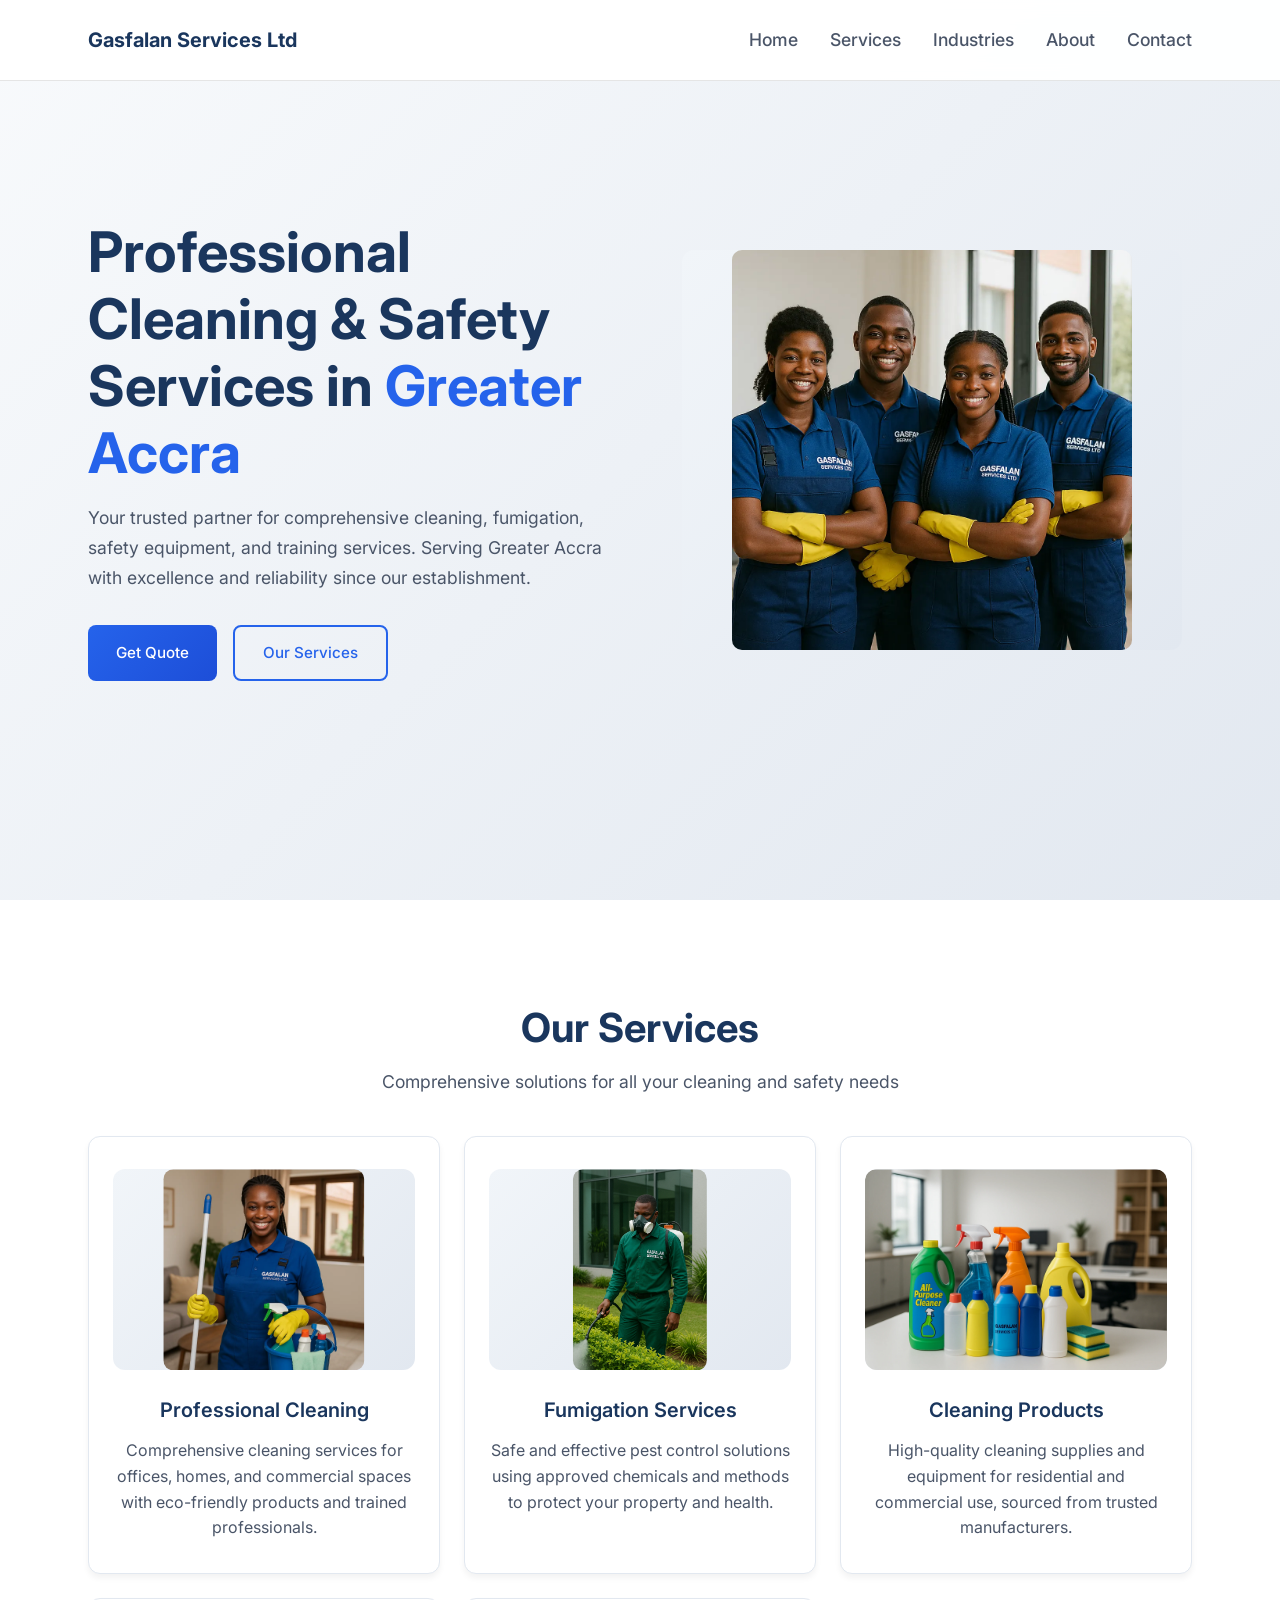
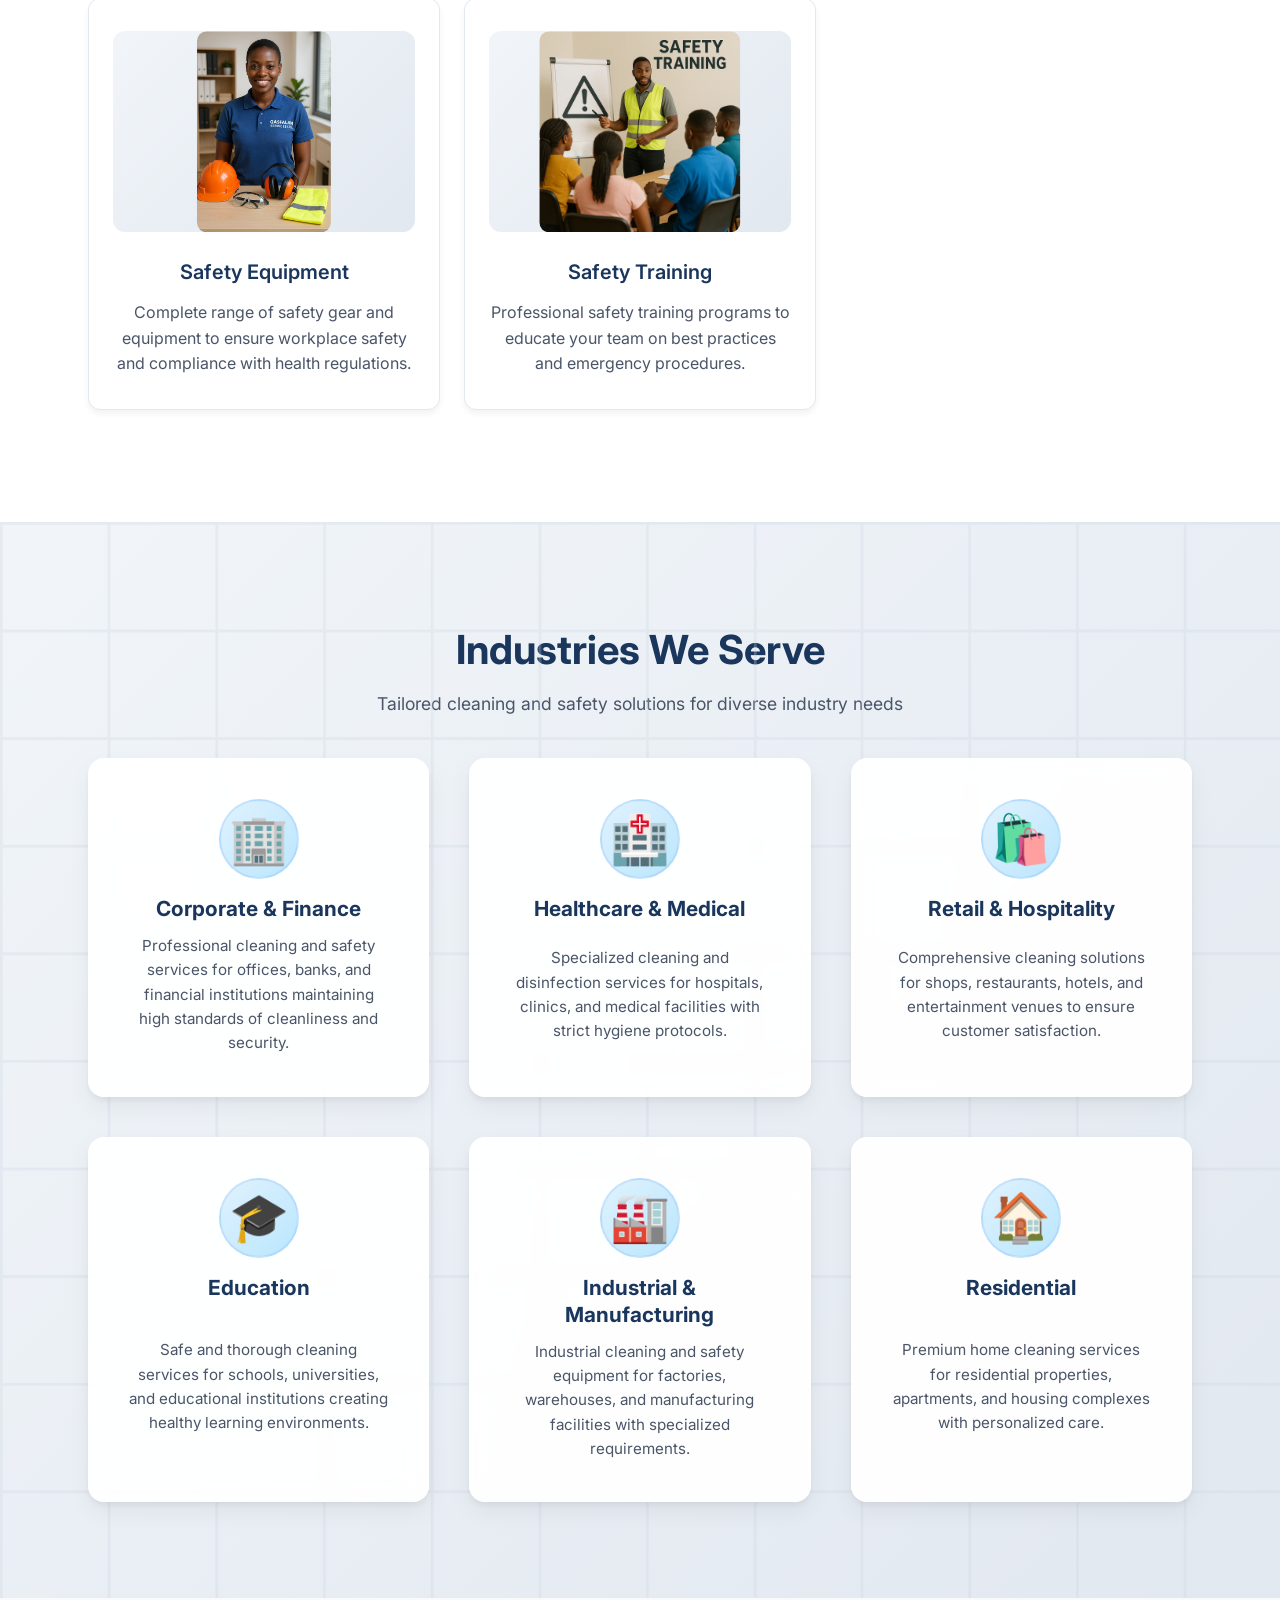
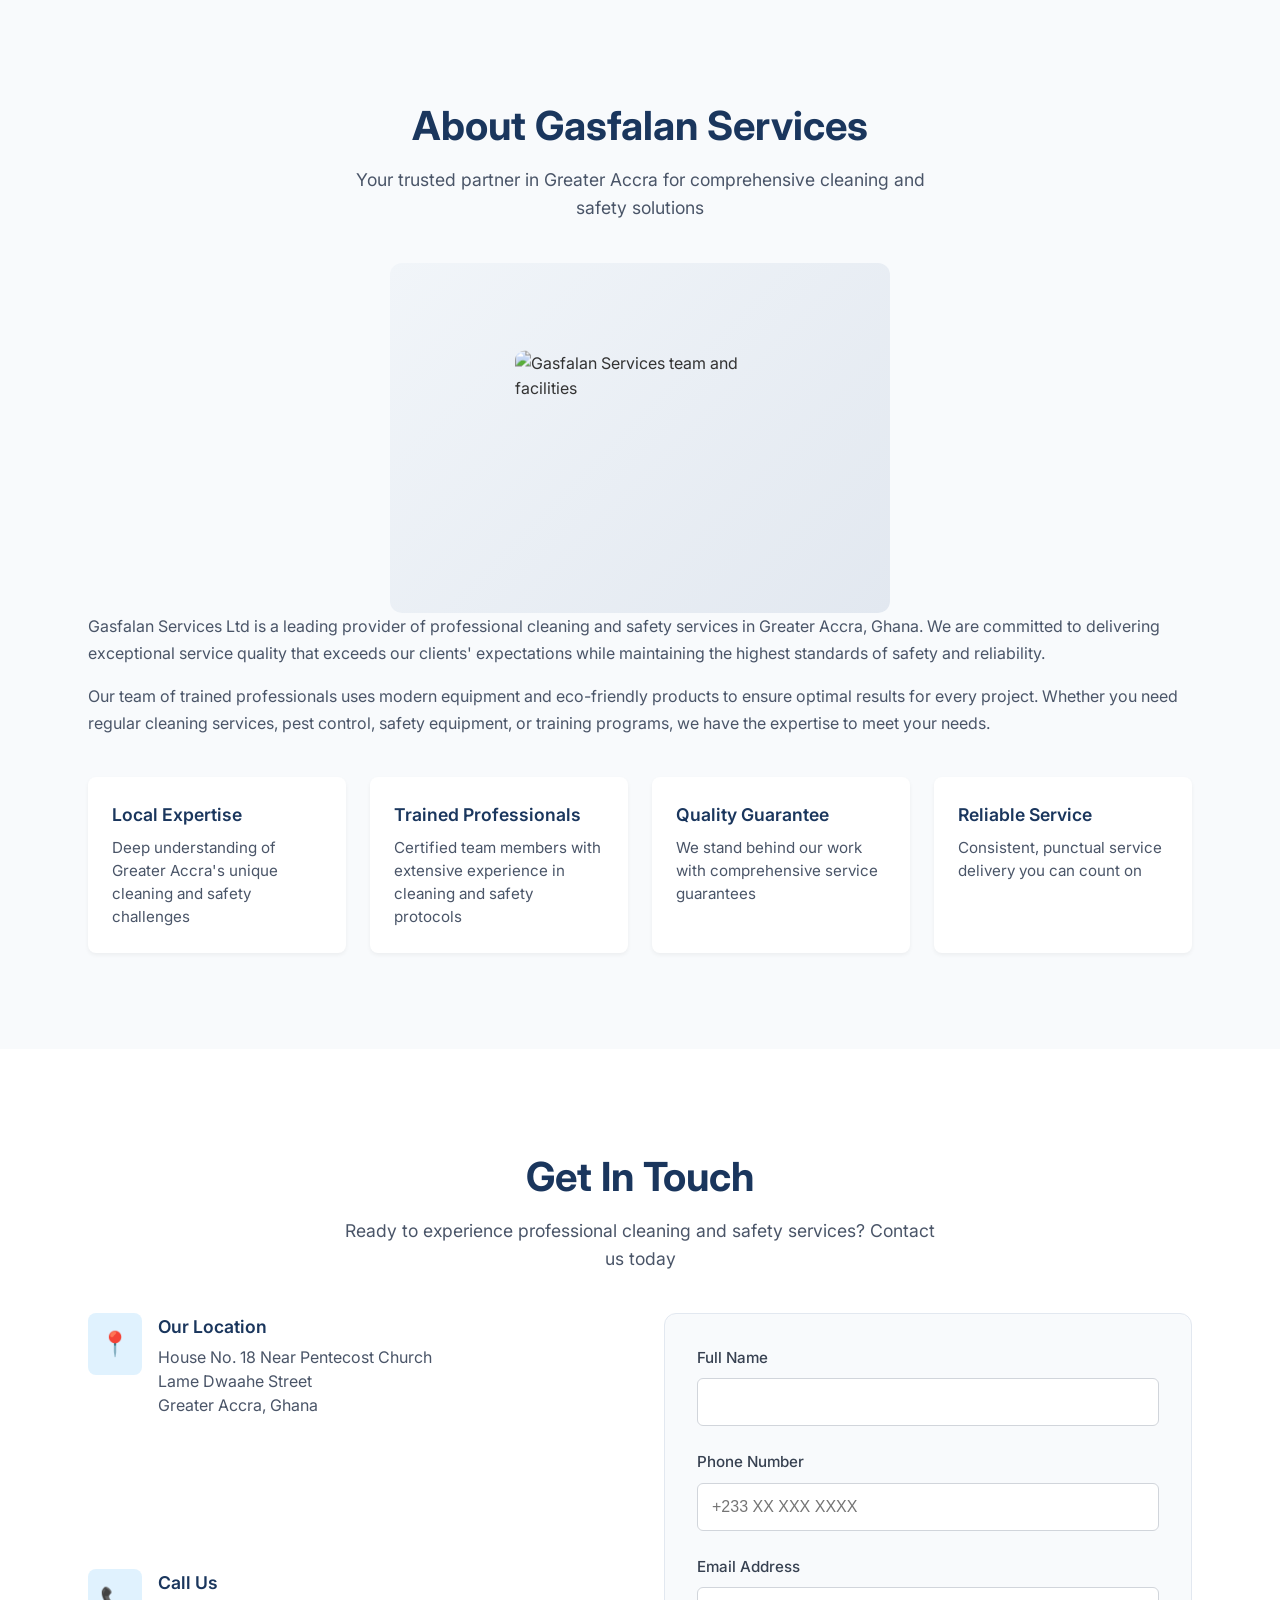
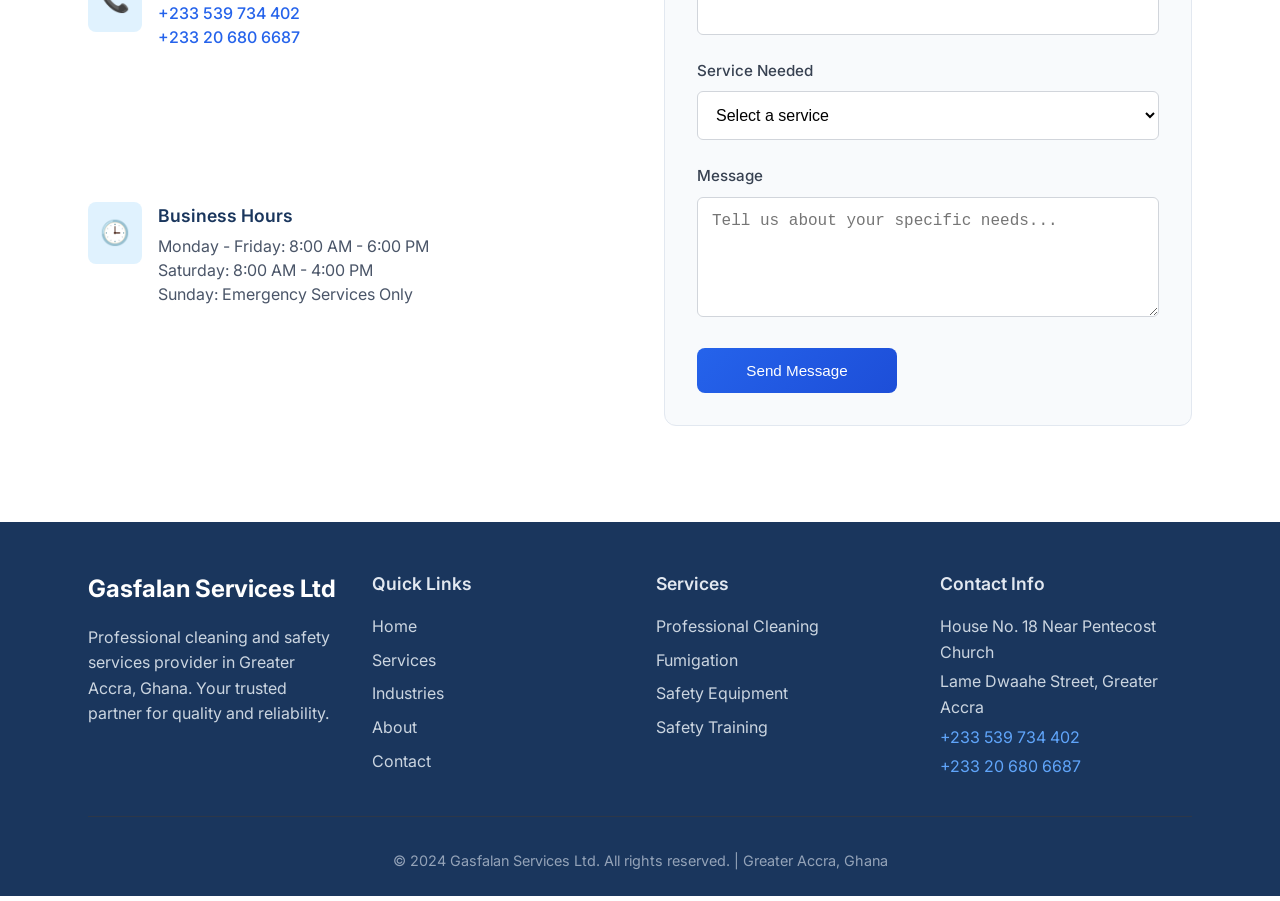
==== commit 9aa4ed98: "Updated styling of images" ====
--- a/index.html
+++ b/index.html
@@ -24,7 +24,7 @@
     <title>Gasfalan Services Ltd - Professional Cleaning & Safety Services | Greater Accra, Ghana</title>
     <!-- Critical CSS Inline -->
     <style>
-    *{margin:0;padding:0;box-sizing:border-box}html{scroll-behavior:smooth}body{font-family:'Inter',sans-serif;font-size:16px;line-height:1.6;color:#333;background:#fff}.container{max-width:1200px;margin:0 auto;padding:0 1rem}.section{padding:4rem 0}.section__title{font-size:2rem;font-weight:700;color:#1a365d;margin-bottom:.5rem;text-align:center}.section__subtitle{font-size:1.1rem;color:#4a5568;text-align:center;margin-bottom:2.5rem;max-width:600px;margin-left:auto;margin-right:auto}.btn{display:inline-flex;align-items:center;justify-content:center;padding:.875rem 1.75rem;border-radius:8px;text-decoration:none;font-weight:500;font-size:.95rem;text-align:center;transition:all .3s ease;border:none;cursor:pointer;min-height:44px}.btn--primary{background:linear-gradient(135deg,#2563eb,#1d4ed8);color:#fff}.btn--primary:hover{background:linear-gradient(135deg,#1d4ed8,#1e40af);transform:translateY(-2px);box-shadow:0 4px 12px rgba(37,99,235,.3)}.btn--secondary{background:transparent;color:#2563eb;border:2px solid #2563eb}.btn--secondary:hover{background:#2563eb;color:#fff}.btn--full{width:100%}.header{position:fixed;top:0;left:0;width:100%;background:rgba(255,255,255,.95);backdrop-filter:blur(10px);z-index:1000;padding:.75rem 0;border-bottom:1px solid rgba(0,0,0,.1)}.nav{display:flex;justify-content:space-between;align-items:center;height:3.5rem}.nav__logo{font-size:1.25rem;font-weight:700;color:#1a365d}.nav__menu{position:fixed;top:0;right:-100%;width:280px;height:100vh;background:#fff;padding:4rem 2rem 2rem;transition:right .3s ease;z-index:1001;box-shadow:-2px 0 10px rgba(0,0,0,.1)}.nav__menu.show-menu{right:0}.nav__list{list-style:none;display:flex;flex-direction:column;gap:1.5rem}.nav__link{text-decoration:none;color:#4a5568;font-weight:500;font-size:1.1rem;transition:color .3s ease}.nav__link:hover{color:#2563eb}.nav__close{position:absolute;top:1rem;right:1.5rem;font-size:2rem;color:#4a5568;cursor:pointer}.nav__toggle{display:flex;flex-direction:column;gap:4px;cursor:pointer;padding:.5rem}.nav__toggle span{width:25px;height:3px;background:#1a365d;border-radius:2px;transition:all .3s ease}.hero{background:linear-gradient(135deg,#f8fafc 0%,#e2e8f0 100%);padding:8rem 0 4rem;min-height:100vh;display:flex;align-items:center}.hero__container{display:grid;gap:3rem;align-items:center}.hero__title{font-size:2.5rem;font-weight:700;line-height:1.2;color:#1a365d;margin-bottom:1rem}.hero__accent{color:#2563eb}.hero__description{font-size:1.1rem;color:#4a5568;margin-bottom:2rem;line-height:1.7}.hero__buttons{display:flex;flex-direction:column;gap:1rem}.hero__image{display:flex;justify-content:center;align-items:center}.hero__placeholder{width:100%;max-width:400px;height:300px;background:linear-gradient(135deg,#e2e8f0,#cbd5e0);border-radius:12px;display:flex;align-items:center;justify-content:center;color:#4a5568;font-weight:500;text-align:center;border:2px dashed #94a3b8}@media screen and (min-width:768px){.nav__menu{position:static;width:auto;height:auto;background:transparent;padding:0;box-shadow:none}.nav__list{flex-direction:row;gap:2rem}.nav__close,.nav__toggle{display:none}.hero__container{grid-template-columns:1fr 1fr;gap:4rem}.hero__title{font-size:3rem}}
+    *{margin:0;padding:0;box-sizing:border-box}html{scroll-behavior:smooth}body{font-family:'Inter',sans-serif;font-size:16px;line-height:1.6;color:#333;background:#fff}.container{max-width:1200px;margin:0 auto;padding:0 1rem}.section{padding:4rem 0}.section__title{font-size:2rem;font-weight:700;color:#1a365d;margin-bottom:.5rem;text-align:center}.section__subtitle{font-size:1.1rem;color:#4a5568;text-align:center;margin-bottom:2.5rem;max-width:600px;margin-left:auto;margin-right:auto}.btn{display:inline-flex;align-items:center;justify-content:center;padding:.875rem 1.75rem;border-radius:8px;text-decoration:none;font-weight:500;font-size:.95rem;text-align:center;transition:all .3s ease;border:none;cursor:pointer;min-height:44px}.btn--primary{background:linear-gradient(135deg,#2563eb,#1d4ed8);color:#fff}.btn--primary:hover{background:linear-gradient(135deg,#1d4ed8,#1e40af);transform:translateY(-2px);box-shadow:0 4px 12px rgba(37,99,235,.3)}.btn--secondary{background:transparent;color:#2563eb;border:2px solid #2563eb}.btn--secondary:hover{background:#2563eb;color:#fff}.btn--full{width:100%}.header{position:fixed;top:0;left:0;width:100%;background:rgba(255,255,255,.95);backdrop-filter:blur(10px);z-index:1000;padding:.75rem 0;border-bottom:1px solid rgba(0,0,0,.1)}.nav{display:flex;justify-content:space-between;align-items:center;height:3.5rem}.nav__logo{font-size:1.25rem;font-weight:700;color:#1a365d}.nav__menu{position:fixed;top:0;right:-100%;width:280px;height:100vh;background:#fff;padding:4rem 2rem 2rem;transition:right .3s ease;z-index:1001;box-shadow:-2px 0 10px rgba(0,0,0,.1)}.nav__menu.show-menu{right:0}.nav__list{list-style:none;display:flex;flex-direction:column;gap:1.5rem}.nav__link{text-decoration:none;color:#4a5568;font-weight:500;font-size:1.1rem;transition:color .3s ease}.nav__link:hover{color:#2563eb}.nav__close{position:absolute;top:1rem;right:1.5rem;font-size:2rem;color:#4a5568;cursor:pointer}.nav__toggle{display:flex;flex-direction:column;gap:4px;cursor:pointer;padding:.5rem}.nav__toggle span{width:25px;height:3px;background:#1a365d;border-radius:2px;transition:all .3s ease}.hero{background:linear-gradient(135deg,#f8fafc 0%,#e2e8f0 100%);padding:8rem 0 4rem;min-height:100vh;display:flex;align-items:center}.hero__container{display:grid;gap:3rem;align-items:center}.hero__title{font-size:2.5rem;font-weight:700;line-height:1.2;color:#1a365d;margin-bottom:1rem}.hero__accent{color:#2563eb}.hero__description{font-size:1.1rem;color:#4a5568;margin-bottom:2rem;line-height:1.7}.hero__buttons{display:flex;flex-direction:column;gap:1rem}.hero__image{display:flex;justify-content:center;align-items:center}.hero__placeholder{width:100%;max-width:400px;height:300px;background:linear-gradient(135deg,#e2e8f0,#cbd5e0);border-radius:12px;display:flex;align-items:center;justify-content:center;color:#4a5568;font-weight:500;text-align:center;border:2px dashed #94a3b8;position:relative}.hero__placeholder img{position:absolute;top:50%;left:50%;transform:translate(-50%,-50%);max-width:100%;max-height:100%;width:auto;height:auto;object-fit:contain}@media screen and (min-width:768px){.nav__menu{position:static;width:auto;height:auto;background:transparent;padding:0;box-shadow:none}.nav__list{flex-direction:row;gap:2rem}.nav__close,.nav__toggle{display:none}.hero__container{grid-template-columns:1fr 1fr;gap:4rem}.hero__title{font-size:3rem}}
     </style>
     
     <!-- Non-critical CSS -->
--- a/styles.min.css
+++ b/styles.min.css
@@ -2,19 +2,19 @@
 *{margin:0;padding:0;box-sizing:border-box}html{scroll-behavior:smooth}body{font-family:'Inter',sans-serif;font-size:16px;line-height:1.6;color:#333;background:#fff}.container{max-width:1200px;margin:0 auto;padding:0 1rem}.section{padding:4rem 0}.section__title{font-size:2rem;font-weight:700;color:#1a365d;margin-bottom:.5rem;text-align:center}.section__subtitle{font-size:1.1rem;color:#4a5568;text-align:center;margin-bottom:2.5rem;max-width:600px;margin-left:auto;margin-right:auto}.btn{display:inline-flex;align-items:center;justify-content:center;padding:.875rem 1.75rem;border-radius:8px;text-decoration:none;font-weight:500;font-size:.95rem;text-align:center;transition:all .3s ease;border:none;cursor:pointer;min-height:44px}.btn--primary{background:linear-gradient(135deg,#2563eb,#1d4ed8);color:#fff}.btn--primary:hover{background:linear-gradient(135deg,#1d4ed8,#1e40af);transform:translateY(-2px);box-shadow:0 4px 12px rgba(37,99,235,.3)}.btn--secondary{background:transparent;color:#2563eb;border:2px solid #2563eb}.btn--secondary:hover{background:#2563eb;color:#fff}.btn--full{width:100%}.header{position:fixed;top:0;left:0;width:100%;background:rgba(255,255,255,.95);backdrop-filter:blur(10px);z-index:1000;padding:.75rem 0;border-bottom:1px solid rgba(0,0,0,.1)}.nav{display:flex;justify-content:space-between;align-items:center;height:3.5rem}.nav__logo{font-size:1.25rem;font-weight:700;color:#1a365d}.nav__menu{position:fixed;top:0;right:-100%;width:280px;height:100vh;background:#fff;padding:4rem 2rem 2rem;transition:right .3s ease;z-index:1001;box-shadow:-2px 0 10px rgba(0,0,0,.1)}.nav__menu.show-menu{right:0}.nav__list{list-style:none;display:flex;flex-direction:column;gap:1.5rem}.nav__link{text-decoration:none;color:#4a5568;font-weight:500;font-size:1.1rem;transition:color .3s ease}.nav__link:hover{color:#2563eb}.nav__close{position:absolute;top:1rem;right:1.5rem;font-size:2rem;color:#4a5568;cursor:pointer}.nav__toggle{display:flex;flex-direction:column;gap:4px;cursor:pointer;padding:.5rem}.nav__toggle span{width:25px;height:3px;background:#1a365d;border-radius:2px;transition:all .3s ease}.hero{background:linear-gradient(135deg,#f8fafc 0%,#e2e8f0 100%);padding:8rem 0 4rem;min-height:100vh;display:flex;align-items:center}.hero__container{display:grid;gap:3rem;align-items:center}.hero__title{font-size:2.5rem;font-weight:700;line-height:1.2;color:#1a365d;margin-bottom:1rem}.hero__accent{color:#2563eb}.hero__description{font-size:1.1rem;color:#4a5568;margin-bottom:2rem;line-height:1.7}.hero__buttons{display:flex;flex-direction:column;gap:1rem}.hero__image{display:flex;justify-content:center;align-items:center}.hero__placeholder{width:100%;max-width:400px;height:300px;background:linear-gradient(135deg,#e2e8f0,#cbd5e0);border-radius:12px;display:flex;align-items:center;justify-content:center;color:#4a5568;font-weight:500;text-align:center;border:2px dashed #94a3b8}
 
 /* Image Placeholder Styles */
-.image-placeholder{position:relative;overflow:hidden;border-radius:12px;background:linear-gradient(135deg,#f1f5f9,#e2e8f0);display:flex;align-items:center;justify-content:center;min-height:200px;transition:all .3s ease}.image-placeholder img{width:100%;height:100%;object-fit:cover;border-radius:10px;opacity:1;transition:opacity .6s ease}.image-placeholder img.loaded{opacity:1}.placeholder-overlay{position:absolute;top:0;left:0;right:0;bottom:0;background:rgba(255,255,255,.9);display:none;flex-direction:column;align-items:center;justify-content:center;transition:opacity .3s ease;pointer-events:none}.placeholder-text{font-size:1.1rem;font-weight:600;color:#4a5568;margin-bottom:.5rem;text-align:center}.placeholder-note{font-size:.8rem;color:#6b7280;text-align:center}.service__icon{font-size:2rem;margin-bottom:.5rem;display:block}
+.image-placeholder{position:relative;overflow:hidden;border-radius:12px;background:linear-gradient(135deg,#f1f5f9,#e2e8f0);display:flex;align-items:center;justify-content:center;min-height:200px;transition:all .3s ease}.image-placeholder img{position:absolute;top:50%;left:50%;transform:translate(-50%,-50%);max-width:100%;max-height:100%;width:auto;height:auto;object-fit:contain;border-radius:10px;opacity:1;transition:opacity .6s ease}.image-placeholder img.loaded{opacity:1}.placeholder-overlay{position:absolute;top:0;left:0;right:0;bottom:0;background:rgba(255,255,255,.9);display:none;flex-direction:column;align-items:center;justify-content:center;transition:opacity .3s ease;pointer-events:none}.placeholder-text{font-size:1.1rem;font-weight:600;color:#4a5568;margin-bottom:.5rem;text-align:center}.placeholder-note{font-size:.8rem;color:#6b7280;text-align:center}.service__icon{font-size:2rem;margin-bottom:.5rem;display:block}
 
 /* Hero Image Styles */
-.hero__img-placeholder{max-width:500px;width:100%;aspect-ratio:5/4;margin:0 auto}.hero__img{border-radius:12px}
+.hero__img-placeholder{max-width:500px;width:100%;aspect-ratio:5/4;margin:0 auto;position:relative}.hero__img{border-radius:12px;position:absolute;top:50%;left:50%;transform:translate(-50%,-50%);max-width:100%;max-height:100%;width:auto;height:auto;object-fit:contain}
 
 /* Service Image Styles */
-.service__image{margin-bottom:1.5rem}.service__img-placeholder{aspect-ratio:3/2;max-width:100%}.service__img{border-radius:8px}
+.service__image{margin-bottom:1.5rem}.service__img-placeholder{aspect-ratio:3/2;max-width:100%;position:relative}.service__img{border-radius:8px;position:absolute;top:50%;left:50%;transform:translate(-50%,-50%);max-width:100%;max-height:100%;width:auto;height:auto;object-fit:contain}
 
 /* Gallery Styles */
-.gallery{background:#fff}.gallery__container{display:grid;gap:1.5rem;grid-template-columns:repeat(auto-fit,minmax(300px,1fr))}.gallery__item{position:relative}.gallery__img-placeholder{aspect-ratio:4/3;transition:transform .3s ease}.gallery__item:hover .gallery__img-placeholder{transform:scale(1.05)}.gallery__img{border-radius:12px}
+.gallery{background:#fff}.gallery__container{display:grid;gap:1.5rem;grid-template-columns:repeat(auto-fit,minmax(300px,1fr))}.gallery__item{position:relative}.gallery__img-placeholder{aspect-ratio:4/3;transition:transform .3s ease;position:relative}.gallery__item:hover .gallery__img-placeholder{transform:scale(1.05)}.gallery__img{border-radius:12px;position:absolute;top:50%;left:50%;transform:translate(-50%,-50%);max-width:100%;max-height:100%;width:auto;height:auto;object-fit:contain}
 
 /* About Image Styles */
-.about__image{margin:2rem 0}.about__img-placeholder{max-width:500px;width:100%;aspect-ratio:10/7;margin:0 auto}.about__img{border-radius:12px}
+.about__image{margin:2rem 0}.about__img-placeholder{max-width:500px;width:100%;aspect-ratio:10/7;margin:0 auto;position:relative}.about__img{border-radius:12px;position:absolute;top:50%;left:50%;transform:translate(-50%,-50%);max-width:100%;max-height:100%;width:auto;height:auto;object-fit:contain}
 
 /* Non-critical CSS - Below the fold styles */
 .services{background:#fff}.services__container{display:grid;gap:1.5rem;overflow-x:auto;padding-bottom:1rem}.service__card{background:#fff;padding:2rem 1.5rem;border-radius:12px;box-shadow:0 4px 6px rgba(0,0,0,.05);border:1px solid #e2e8f0;transition:all .3s ease;min-width:280px}.service__card:hover{transform:translateY(-4px);box-shadow:0 8px 25px rgba(0,0,0,.1)}.service__icon{font-size:3rem;margin-bottom:1rem;text-align:center}.service__title{font-size:1.25rem;font-weight:600;color:#1a365d;margin-bottom:.75rem;text-align:center}.service__description{color:#4a5568;line-height:1.6;text-align:center}.industries{background:linear-gradient(135deg,#f1f5f9 0%,#e2e8f0 100%);position:relative;overflow:hidden}.industries::before{content:'';position:absolute;top:0;left:0;right:0;bottom:0;background:url('data:image/svg+xml,<svg xmlns="http://www.w3.org/2000/svg" viewBox="0 0 100 100"><defs><pattern id="grid" width="10" height="10" patternUnits="userSpaceOnUse"><path d="M 10 0 L 0 0 0 10" fill="none" stroke="%23cbd5e0" stroke-width="0.5" opacity="0.3"/></pattern></defs><rect width="100" height="100" fill="url(%23grid)"/></svg>');pointer-events:none}.industries__container{display:grid;gap:1rem;position:relative;z-index:1}.industry__card{background:rgba(255,255,255,.95);backdrop-filter:blur(10px);padding:1.5rem;border-radius:16px;border:1px solid rgba(255,255,255,.2);box-shadow:0 4px 6px rgba(0,0,0,.05),0 10px 25px rgba(0,0,0,.05),inset 0 1px 0 rgba(255,255,255,.6);transition:all .4s cubic-bezier(.4,0,.2,1);position:relative;overflow:hidden;min-height:200px;display:flex;flex-direction:column;justify-content:space-between;cursor:pointer;-webkit-tap-highlight-color:rgba(37,99,235,.1);touch-action:manipulation}.industry__card::before{content:'';position:absolute;top:0;left:-100%;width:100%;height:100%;background:linear-gradient(90deg,transparent,rgba(37,99,235,.05),transparent);transition:left .6s ease}.industry__card:hover::before{left:100%}.industry__card:hover{transform:translateY(-8px) scale(1.02);box-shadow:0 8px 25px rgba(0,0,0,.1),0 20px 40px rgba(37,99,235,.1),inset 0 1px 0 rgba(255,255,255,.8);border-color:rgba(37,99,235,.2)}.industry__icon{font-size:2.5rem;margin-bottom:1rem;display:flex;justify-content:center;align-items:center;width:4rem;height:4rem;background:linear-gradient(135deg,#e0f2fe,#bae6fd);border-radius:50%;margin:0 auto 1rem auto;border:2px solid rgba(37,99,235,.1);transition:all .3s ease}.industry__card:hover .industry__icon{background:linear-gradient(135deg,#2563eb,#1d4ed8);transform:scale(1.1) rotate(5deg);border-color:rgba(37,99,235,.3)}.industry__card:hover .industry__icon span{filter:grayscale(1) brightness(2)}.industry__title{font-size:1.2rem;font-weight:700;color:#1a365d;margin-bottom:.75rem;text-align:center;line-height:1.3;transition:color .3s ease}.industry__card:hover .industry__title{color:#2563eb}.industry__description{color:#4a5568;line-height:1.6;text-align:center;font-size:.95rem;flex-grow:1;display:flex;align-items:center}.about{background:#f8fafc}.about__text{margin-bottom:2.5rem}.about__text p{margin-bottom:1rem;color:#4a5568;line-height:1.7}.about__features{display:grid;gap:1.5rem}.feature{background:#fff;padding:1.5rem;border-radius:8px;box-shadow:0 2px 4px rgba(0,0,0,.05)}.feature__title{font-size:1.1rem;font-weight:600;color:#1a365d;margin-bottom:.5rem}.feature__text{color:#4a5568;font-size:.95rem;line-height:1.5}.contact{background:#fff}.contact__container{display:grid;gap:3rem}.contact__info{display:grid;gap:2rem}.contact__item{display:flex;gap:1rem;align-items:flex-start}.contact__icon{font-size:1.5rem;padding:.75rem;background:#e0f2fe;border-radius:8px;display:flex;align-items:center;justify-content:center;min-width:3rem;min-height:3rem}.contact__details h4{font-size:1.1rem;font-weight:600;color:#1a365d;margin-bottom:.25rem}.contact__details p{color:#4a5568;line-height:1.5}.contact__phone{color:#2563eb;text-decoration:none;font-weight:500}.contact__phone:hover{text-decoration:underline}.form{background:#f8fafc;padding:2rem;border-radius:12px;border:1px solid #e2e8f0}.form__group{margin-bottom:1.5rem}.form__label{display:block;margin-bottom:.5rem;font-weight:500;color:#374151;font-size:.95rem}.form__input{width:100%;padding:.875rem;border:1px solid #d1d5db;border-radius:6px;font-size:1rem;transition:border-color .3s ease;background:#fff;min-height:44px}.form__input:focus{outline:none;border-color:#2563eb;box-shadow:0 0 0 3px rgba(37,99,235,.1)}.form__textarea{resize:vertical;min-height:120px}.footer{background:#1a365d;color:#fff;padding:3rem 0 1.5rem}.footer__container{display:grid;gap:2rem}.footer__content{display:grid;gap:2rem}.footer__title{font-size:1.5rem;font-weight:700;margin-bottom:1rem;color:#fff}.footer__subtitle{font-size:1.1rem;font-weight:600;margin-bottom:1rem;color:#e2e8f0}.footer__description{color:#cbd5e0;line-height:1.6;margin-bottom:1rem}.footer__links{list-style:none;display:grid;gap:.5rem}.footer__link{color:#cbd5e0;text-decoration:none;transition:color .3s ease}.footer__link:hover{color:#fff}.footer__contact p{color:#cbd5e0;margin-bottom:.25rem}.footer__phone{color:#60a5fa;text-decoration:none}.footer__phone:hover{text-decoration:underline}.footer__bottom{padding-top:2rem;border-top:1px solid #2d3748;text-align:center}.footer__copy{color:#94a3b8;font-size:.9rem}
@@ -26,7 +26,7 @@
 .industry__card:focus{outline:2px solid #2563eb;outline-offset:2px}.industry__card:focus-visible{outline:2px solid #2563eb;outline-offset:2px}.btn:focus,.nav__link:focus,.form__input:focus{outline:2px solid #2563eb;outline-offset:2px}
 
 /* Responsive Design */
-@media screen and (min-width:480px){.hero__buttons{flex-direction:row;gap:1rem}.btn{flex:1;max-width:200px}.services__container{grid-template-columns:repeat(auto-fit,minmax(280px,1fr));overflow:visible}.industries__container{grid-template-columns:repeat(auto-fit,minmax(280px,1fr));gap:1.5rem}}
+@media screen and (min-width:480px){.hero__buttons{flex-direction:row;gap:1rem}.btn{flex:1;max-width:200px}.services__container{grid-template-columns:repeat(auto-fit,minmax(280px,1fr));overflow:visible}.industries__container{grid-template-columns:repeat(auto-fit,minmax(280px,1fr));gap:1.5rem}.image-placeholder img,.hero__img,.service__img,.about__img,.gallery__img{transform:translate(-50%,-50%);left:50%;top:50%}}
 
 @media screen and (min-width:768px){.container{padding:0 2rem}.section{padding:5rem 0}.section__title{font-size:2.5rem}.nav__menu{position:static;width:auto;height:auto;background:transparent;padding:0;box-shadow:none}.nav__list{flex-direction:row;gap:2rem}.nav__close,.nav__toggle{display:none}.hero{padding:8rem 0 5rem}.hero__container{grid-template-columns:1fr 1fr;gap:4rem}.hero__title{font-size:3rem}.hero__buttons{flex-direction:row;justify-content:flex-start}.btn{flex:none}.services__container{grid-template-columns:repeat(auto-fit,minmax(300px,1fr))}.gallery__container{grid-template-columns:repeat(2,1fr);gap:2rem}.about__container{grid-template-columns:1fr 1fr;gap:3rem;align-items:center}.about__image{margin:0}.industries__container{grid-template-columns:repeat(2,1fr);gap:2rem}.industry__card{padding:2rem;min-height:220px}.industry__icon{width:4.5rem;height:4.5rem;font-size:2.8rem}.about__features{grid-template-columns:repeat(2,1fr)}.contact__container{grid-template-columns:1fr 1fr}.footer__content{grid-template-columns:repeat(2,1fr)}}
 
--- a/styles.min.css
+++ b/styles.min.css
@@ -2,19 +2,19 @@
 *{margin:0;padding:0;box-sizing:border-box}html{scroll-behavior:smooth}body{font-family:'Inter',sans-serif;font-size:16px;line-height:1.6;color:#333;background:#fff}.container{max-width:1200px;margin:0 auto;padding:0 1rem}.section{padding:4rem 0}.section__title{font-size:2rem;font-weight:700;color:#1a365d;margin-bottom:.5rem;text-align:center}.section__subtitle{font-size:1.1rem;color:#4a5568;text-align:center;margin-bottom:2.5rem;max-width:600px;margin-left:auto;margin-right:auto}.btn{display:inline-flex;align-items:center;justify-content:center;padding:.875rem 1.75rem;border-radius:8px;text-decoration:none;font-weight:500;font-size:.95rem;text-align:center;transition:all .3s ease;border:none;cursor:pointer;min-height:44px}.btn--primary{background:linear-gradient(135deg,#2563eb,#1d4ed8);color:#fff}.btn--primary:hover{background:linear-gradient(135deg,#1d4ed8,#1e40af);transform:translateY(-2px);box-shadow:0 4px 12px rgba(37,99,235,.3)}.btn--secondary{background:transparent;color:#2563eb;border:2px solid #2563eb}.btn--secondary:hover{background:#2563eb;color:#fff}.btn--full{width:100%}.header{position:fixed;top:0;left:0;width:100%;background:rgba(255,255,255,.95);backdrop-filter:blur(10px);z-index:1000;padding:.75rem 0;border-bottom:1px solid rgba(0,0,0,.1)}.nav{display:flex;justify-content:space-between;align-items:center;height:3.5rem}.nav__logo{font-size:1.25rem;font-weight:700;color:#1a365d}.nav__menu{position:fixed;top:0;right:-100%;width:280px;height:100vh;background:#fff;padding:4rem 2rem 2rem;transition:right .3s ease;z-index:1001;box-shadow:-2px 0 10px rgba(0,0,0,.1)}.nav__menu.show-menu{right:0}.nav__list{list-style:none;display:flex;flex-direction:column;gap:1.5rem}.nav__link{text-decoration:none;color:#4a5568;font-weight:500;font-size:1.1rem;transition:color .3s ease}.nav__link:hover{color:#2563eb}.nav__close{position:absolute;top:1rem;right:1.5rem;font-size:2rem;color:#4a5568;cursor:pointer}.nav__toggle{display:flex;flex-direction:column;gap:4px;cursor:pointer;padding:.5rem}.nav__toggle span{width:25px;height:3px;background:#1a365d;border-radius:2px;transition:all .3s ease}.hero{background:linear-gradient(135deg,#f8fafc 0%,#e2e8f0 100%);padding:8rem 0 4rem;min-height:100vh;display:flex;align-items:center}.hero__container{display:grid;gap:3rem;align-items:center}.hero__title{font-size:2.5rem;font-weight:700;line-height:1.2;color:#1a365d;margin-bottom:1rem}.hero__accent{color:#2563eb}.hero__description{font-size:1.1rem;color:#4a5568;margin-bottom:2rem;line-height:1.7}.hero__buttons{display:flex;flex-direction:column;gap:1rem}.hero__image{display:flex;justify-content:center;align-items:center}.hero__placeholder{width:100%;max-width:400px;height:300px;background:linear-gradient(135deg,#e2e8f0,#cbd5e0);border-radius:12px;display:flex;align-items:center;justify-content:center;color:#4a5568;font-weight:500;text-align:center;border:2px dashed #94a3b8}
 
 /* Image Placeholder Styles */
-.image-placeholder{position:relative;overflow:hidden;border-radius:12px;background:linear-gradient(135deg,#f1f5f9,#e2e8f0);display:flex;align-items:center;justify-content:center;min-height:200px;transition:all .3s ease}.image-placeholder img{width:100%;height:100%;object-fit:cover;border-radius:10px;opacity:1;transition:opacity .6s ease}.image-placeholder img.loaded{opacity:1}.placeholder-overlay{position:absolute;top:0;left:0;right:0;bottom:0;background:rgba(255,255,255,.9);display:none;flex-direction:column;align-items:center;justify-content:center;transition:opacity .3s ease;pointer-events:none}.placeholder-text{font-size:1.1rem;font-weight:600;color:#4a5568;margin-bottom:.5rem;text-align:center}.placeholder-note{font-size:.8rem;color:#6b7280;text-align:center}.service__icon{font-size:2rem;margin-bottom:.5rem;display:block}
+.image-placeholder{position:relative;overflow:hidden;border-radius:12px;background:linear-gradient(135deg,#f1f5f9,#e2e8f0);display:flex;align-items:center;justify-content:center;min-height:200px;transition:all .3s ease}.image-placeholder img{position:absolute;top:50%;left:50%;transform:translate(-50%,-50%);max-width:100%;max-height:100%;width:auto;height:auto;object-fit:contain;border-radius:10px;opacity:1;transition:opacity .6s ease}.image-placeholder img.loaded{opacity:1}.placeholder-overlay{position:absolute;top:0;left:0;right:0;bottom:0;background:rgba(255,255,255,.9);display:none;flex-direction:column;align-items:center;justify-content:center;transition:opacity .3s ease;pointer-events:none}.placeholder-text{font-size:1.1rem;font-weight:600;color:#4a5568;margin-bottom:.5rem;text-align:center}.placeholder-note{font-size:.8rem;color:#6b7280;text-align:center}.service__icon{font-size:2rem;margin-bottom:.5rem;display:block}
 
 /* Hero Image Styles */
-.hero__img-placeholder{max-width:500px;width:100%;aspect-ratio:5/4;margin:0 auto}.hero__img{border-radius:12px}
+.hero__img-placeholder{max-width:500px;width:100%;aspect-ratio:5/4;margin:0 auto;position:relative}.hero__img{border-radius:12px;position:absolute;top:50%;left:50%;transform:translate(-50%,-50%);max-width:100%;max-height:100%;width:auto;height:auto;object-fit:contain}
 
 /* Service Image Styles */
-.service__image{margin-bottom:1.5rem}.service__img-placeholder{aspect-ratio:3/2;max-width:100%}.service__img{border-radius:8px}
+.service__image{margin-bottom:1.5rem}.service__img-placeholder{aspect-ratio:3/2;max-width:100%;position:relative}.service__img{border-radius:8px;position:absolute;top:50%;left:50%;transform:translate(-50%,-50%);max-width:100%;max-height:100%;width:auto;height:auto;object-fit:contain}
 
 /* Gallery Styles */
-.gallery{background:#fff}.gallery__container{display:grid;gap:1.5rem;grid-template-columns:repeat(auto-fit,minmax(300px,1fr))}.gallery__item{position:relative}.gallery__img-placeholder{aspect-ratio:4/3;transition:transform .3s ease}.gallery__item:hover .gallery__img-placeholder{transform:scale(1.05)}.gallery__img{border-radius:12px}
+.gallery{background:#fff}.gallery__container{display:grid;gap:1.5rem;grid-template-columns:repeat(auto-fit,minmax(300px,1fr))}.gallery__item{position:relative}.gallery__img-placeholder{aspect-ratio:4/3;transition:transform .3s ease;position:relative}.gallery__item:hover .gallery__img-placeholder{transform:scale(1.05)}.gallery__img{border-radius:12px;position:absolute;top:50%;left:50%;transform:translate(-50%,-50%);max-width:100%;max-height:100%;width:auto;height:auto;object-fit:contain}
 
 /* About Image Styles */
-.about__image{margin:2rem 0}.about__img-placeholder{max-width:500px;width:100%;aspect-ratio:10/7;margin:0 auto}.about__img{border-radius:12px}
+.about__image{margin:2rem 0}.about__img-placeholder{max-width:500px;width:100%;aspect-ratio:10/7;margin:0 auto;position:relative}.about__img{border-radius:12px;position:absolute;top:50%;left:50%;transform:translate(-50%,-50%);max-width:100%;max-height:100%;width:auto;height:auto;object-fit:contain}
 
 /* Non-critical CSS - Below the fold styles */
 .services{background:#fff}.services__container{display:grid;gap:1.5rem;overflow-x:auto;padding-bottom:1rem}.service__card{background:#fff;padding:2rem 1.5rem;border-radius:12px;box-shadow:0 4px 6px rgba(0,0,0,.05);border:1px solid #e2e8f0;transition:all .3s ease;min-width:280px}.service__card:hover{transform:translateY(-4px);box-shadow:0 8px 25px rgba(0,0,0,.1)}.service__icon{font-size:3rem;margin-bottom:1rem;text-align:center}.service__title{font-size:1.25rem;font-weight:600;color:#1a365d;margin-bottom:.75rem;text-align:center}.service__description{color:#4a5568;line-height:1.6;text-align:center}.industries{background:linear-gradient(135deg,#f1f5f9 0%,#e2e8f0 100%);position:relative;overflow:hidden}.industries::before{content:'';position:absolute;top:0;left:0;right:0;bottom:0;background:url('data:image/svg+xml,<svg xmlns="http://www.w3.org/2000/svg" viewBox="0 0 100 100"><defs><pattern id="grid" width="10" height="10" patternUnits="userSpaceOnUse"><path d="M 10 0 L 0 0 0 10" fill="none" stroke="%23cbd5e0" stroke-width="0.5" opacity="0.3"/></pattern></defs><rect width="100" height="100" fill="url(%23grid)"/></svg>');pointer-events:none}.industries__container{display:grid;gap:1rem;position:relative;z-index:1}.industry__card{background:rgba(255,255,255,.95);backdrop-filter:blur(10px);padding:1.5rem;border-radius:16px;border:1px solid rgba(255,255,255,.2);box-shadow:0 4px 6px rgba(0,0,0,.05),0 10px 25px rgba(0,0,0,.05),inset 0 1px 0 rgba(255,255,255,.6);transition:all .4s cubic-bezier(.4,0,.2,1);position:relative;overflow:hidden;min-height:200px;display:flex;flex-direction:column;justify-content:space-between;cursor:pointer;-webkit-tap-highlight-color:rgba(37,99,235,.1);touch-action:manipulation}.industry__card::before{content:'';position:absolute;top:0;left:-100%;width:100%;height:100%;background:linear-gradient(90deg,transparent,rgba(37,99,235,.05),transparent);transition:left .6s ease}.industry__card:hover::before{left:100%}.industry__card:hover{transform:translateY(-8px) scale(1.02);box-shadow:0 8px 25px rgba(0,0,0,.1),0 20px 40px rgba(37,99,235,.1),inset 0 1px 0 rgba(255,255,255,.8);border-color:rgba(37,99,235,.2)}.industry__icon{font-size:2.5rem;margin-bottom:1rem;display:flex;justify-content:center;align-items:center;width:4rem;height:4rem;background:linear-gradient(135deg,#e0f2fe,#bae6fd);border-radius:50%;margin:0 auto 1rem auto;border:2px solid rgba(37,99,235,.1);transition:all .3s ease}.industry__card:hover .industry__icon{background:linear-gradient(135deg,#2563eb,#1d4ed8);transform:scale(1.1) rotate(5deg);border-color:rgba(37,99,235,.3)}.industry__card:hover .industry__icon span{filter:grayscale(1) brightness(2)}.industry__title{font-size:1.2rem;font-weight:700;color:#1a365d;margin-bottom:.75rem;text-align:center;line-height:1.3;transition:color .3s ease}.industry__card:hover .industry__title{color:#2563eb}.industry__description{color:#4a5568;line-height:1.6;text-align:center;font-size:.95rem;flex-grow:1;display:flex;align-items:center}.about{background:#f8fafc}.about__text{margin-bottom:2.5rem}.about__text p{margin-bottom:1rem;color:#4a5568;line-height:1.7}.about__features{display:grid;gap:1.5rem}.feature{background:#fff;padding:1.5rem;border-radius:8px;box-shadow:0 2px 4px rgba(0,0,0,.05)}.feature__title{font-size:1.1rem;font-weight:600;color:#1a365d;margin-bottom:.5rem}.feature__text{color:#4a5568;font-size:.95rem;line-height:1.5}.contact{background:#fff}.contact__container{display:grid;gap:3rem}.contact__info{display:grid;gap:2rem}.contact__item{display:flex;gap:1rem;align-items:flex-start}.contact__icon{font-size:1.5rem;padding:.75rem;background:#e0f2fe;border-radius:8px;display:flex;align-items:center;justify-content:center;min-width:3rem;min-height:3rem}.contact__details h4{font-size:1.1rem;font-weight:600;color:#1a365d;margin-bottom:.25rem}.contact__details p{color:#4a5568;line-height:1.5}.contact__phone{color:#2563eb;text-decoration:none;font-weight:500}.contact__phone:hover{text-decoration:underline}.form{background:#f8fafc;padding:2rem;border-radius:12px;border:1px solid #e2e8f0}.form__group{margin-bottom:1.5rem}.form__label{display:block;margin-bottom:.5rem;font-weight:500;color:#374151;font-size:.95rem}.form__input{width:100%;padding:.875rem;border:1px solid #d1d5db;border-radius:6px;font-size:1rem;transition:border-color .3s ease;background:#fff;min-height:44px}.form__input:focus{outline:none;border-color:#2563eb;box-shadow:0 0 0 3px rgba(37,99,235,.1)}.form__textarea{resize:vertical;min-height:120px}.footer{background:#1a365d;color:#fff;padding:3rem 0 1.5rem}.footer__container{display:grid;gap:2rem}.footer__content{display:grid;gap:2rem}.footer__title{font-size:1.5rem;font-weight:700;margin-bottom:1rem;color:#fff}.footer__subtitle{font-size:1.1rem;font-weight:600;margin-bottom:1rem;color:#e2e8f0}.footer__description{color:#cbd5e0;line-height:1.6;margin-bottom:1rem}.footer__links{list-style:none;display:grid;gap:.5rem}.footer__link{color:#cbd5e0;text-decoration:none;transition:color .3s ease}.footer__link:hover{color:#fff}.footer__contact p{color:#cbd5e0;margin-bottom:.25rem}.footer__phone{color:#60a5fa;text-decoration:none}.footer__phone:hover{text-decoration:underline}.footer__bottom{padding-top:2rem;border-top:1px solid #2d3748;text-align:center}.footer__copy{color:#94a3b8;font-size:.9rem}
@@ -26,7 +26,7 @@
 .industry__card:focus{outline:2px solid #2563eb;outline-offset:2px}.industry__card:focus-visible{outline:2px solid #2563eb;outline-offset:2px}.btn:focus,.nav__link:focus,.form__input:focus{outline:2px solid #2563eb;outline-offset:2px}
 
 /* Responsive Design */
-@media screen and (min-width:480px){.hero__buttons{flex-direction:row;gap:1rem}.btn{flex:1;max-width:200px}.services__container{grid-template-columns:repeat(auto-fit,minmax(280px,1fr));overflow:visible}.industries__container{grid-template-columns:repeat(auto-fit,minmax(280px,1fr));gap:1.5rem}}
+@media screen and (min-width:480px){.hero__buttons{flex-direction:row;gap:1rem}.btn{flex:1;max-width:200px}.services__container{grid-template-columns:repeat(auto-fit,minmax(280px,1fr));overflow:visible}.industries__container{grid-template-columns:repeat(auto-fit,minmax(280px,1fr));gap:1.5rem}.image-placeholder img,.hero__img,.service__img,.about__img,.gallery__img{transform:translate(-50%,-50%);left:50%;top:50%}}
 
 @media screen and (min-width:768px){.container{padding:0 2rem}.section{padding:5rem 0}.section__title{font-size:2.5rem}.nav__menu{position:static;width:auto;height:auto;background:transparent;padding:0;box-shadow:none}.nav__list{flex-direction:row;gap:2rem}.nav__close,.nav__toggle{display:none}.hero{padding:8rem 0 5rem}.hero__container{grid-template-columns:1fr 1fr;gap:4rem}.hero__title{font-size:3rem}.hero__buttons{flex-direction:row;justify-content:flex-start}.btn{flex:none}.services__container{grid-template-columns:repeat(auto-fit,minmax(300px,1fr))}.gallery__container{grid-template-columns:repeat(2,1fr);gap:2rem}.about__container{grid-template-columns:1fr 1fr;gap:3rem;align-items:center}.about__image{margin:0}.industries__container{grid-template-columns:repeat(2,1fr);gap:2rem}.industry__card{padding:2rem;min-height:220px}.industry__icon{width:4.5rem;height:4.5rem;font-size:2.8rem}.about__features{grid-template-columns:repeat(2,1fr)}.contact__container{grid-template-columns:1fr 1fr}.footer__content{grid-template-columns:repeat(2,1fr)}}
 
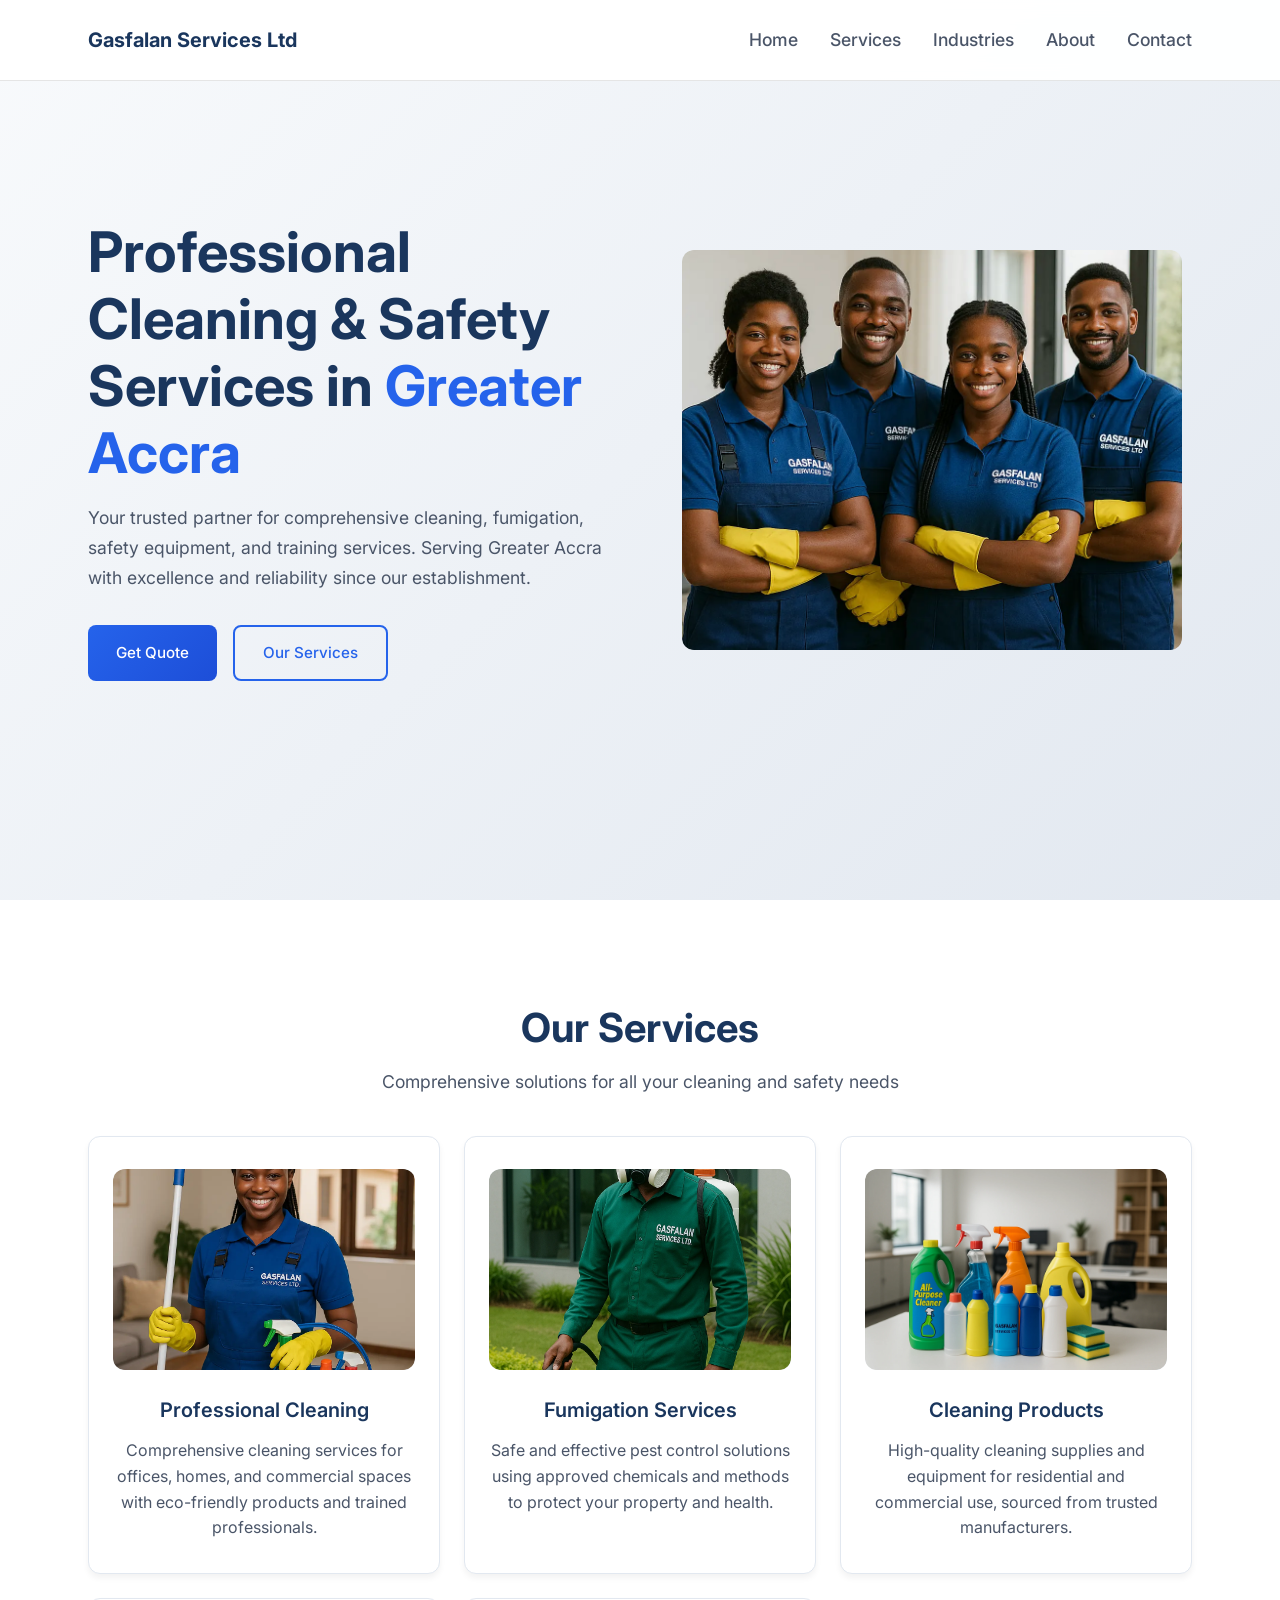
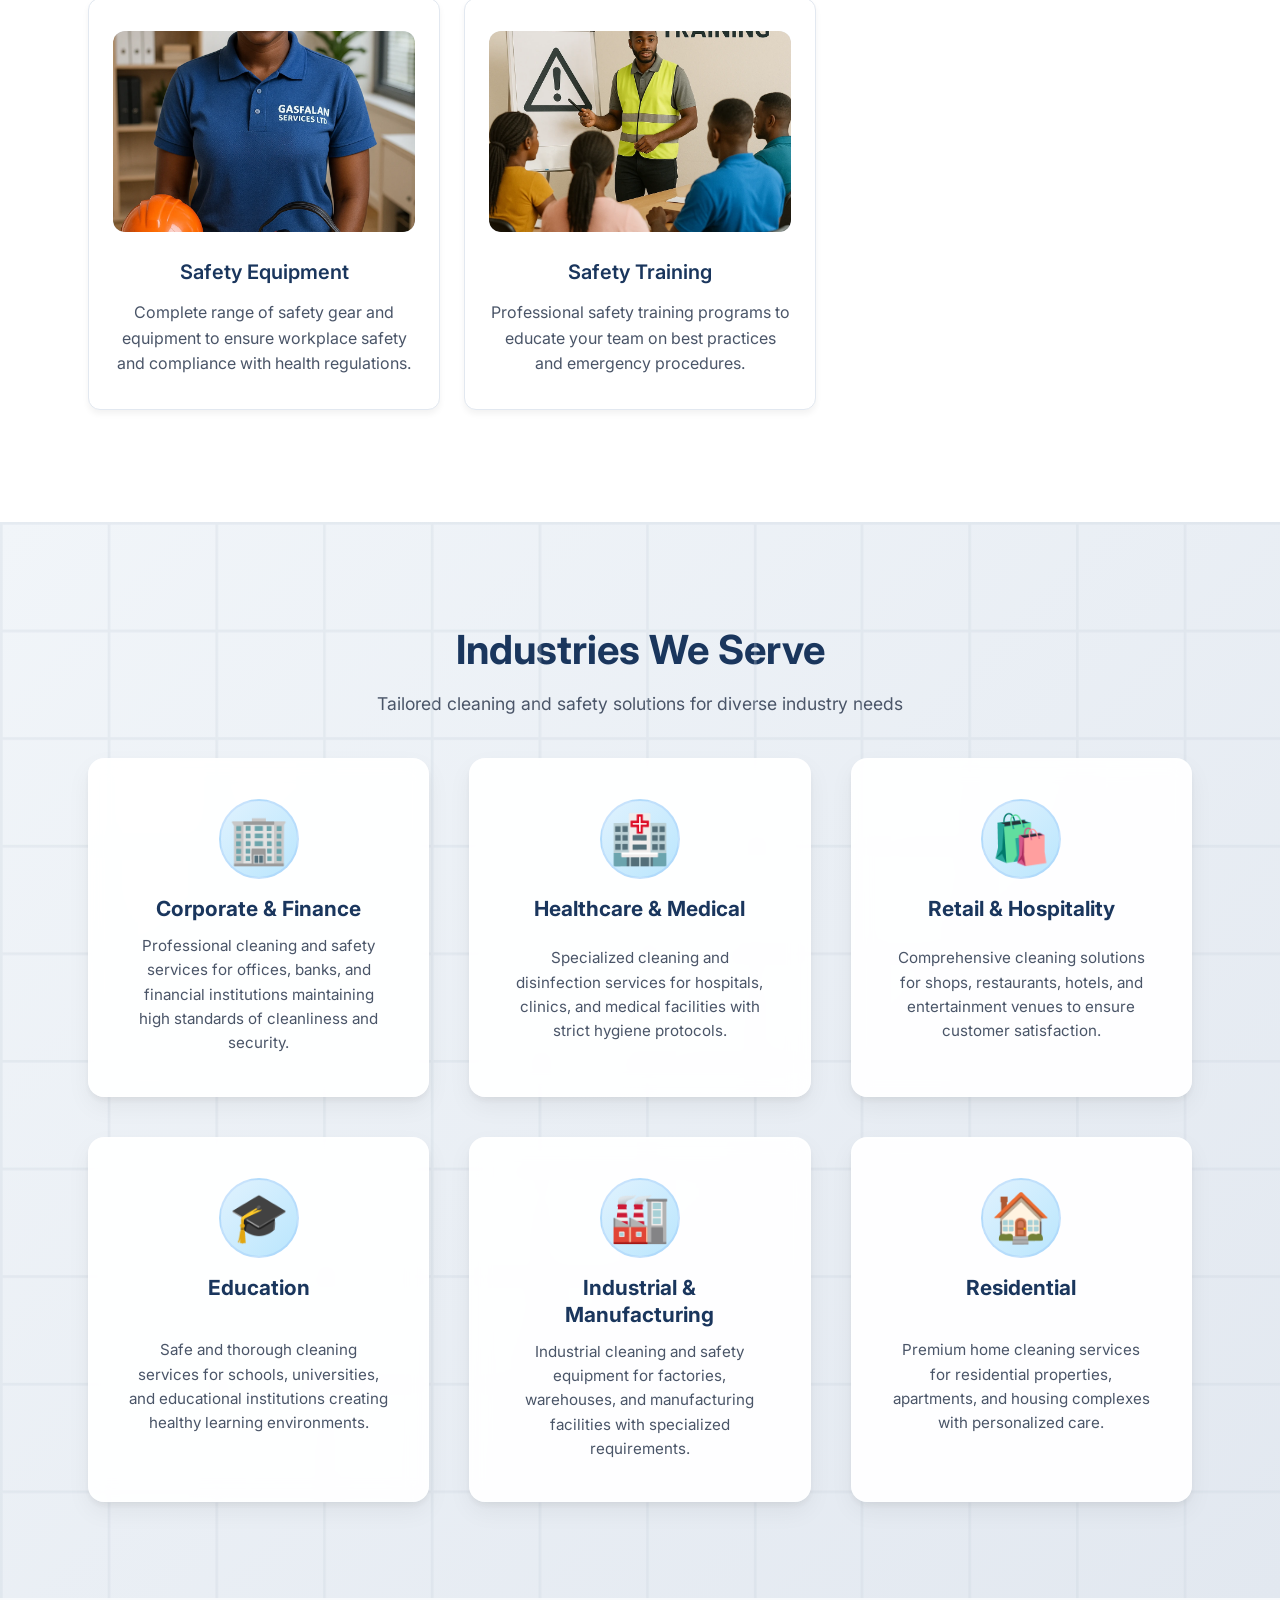
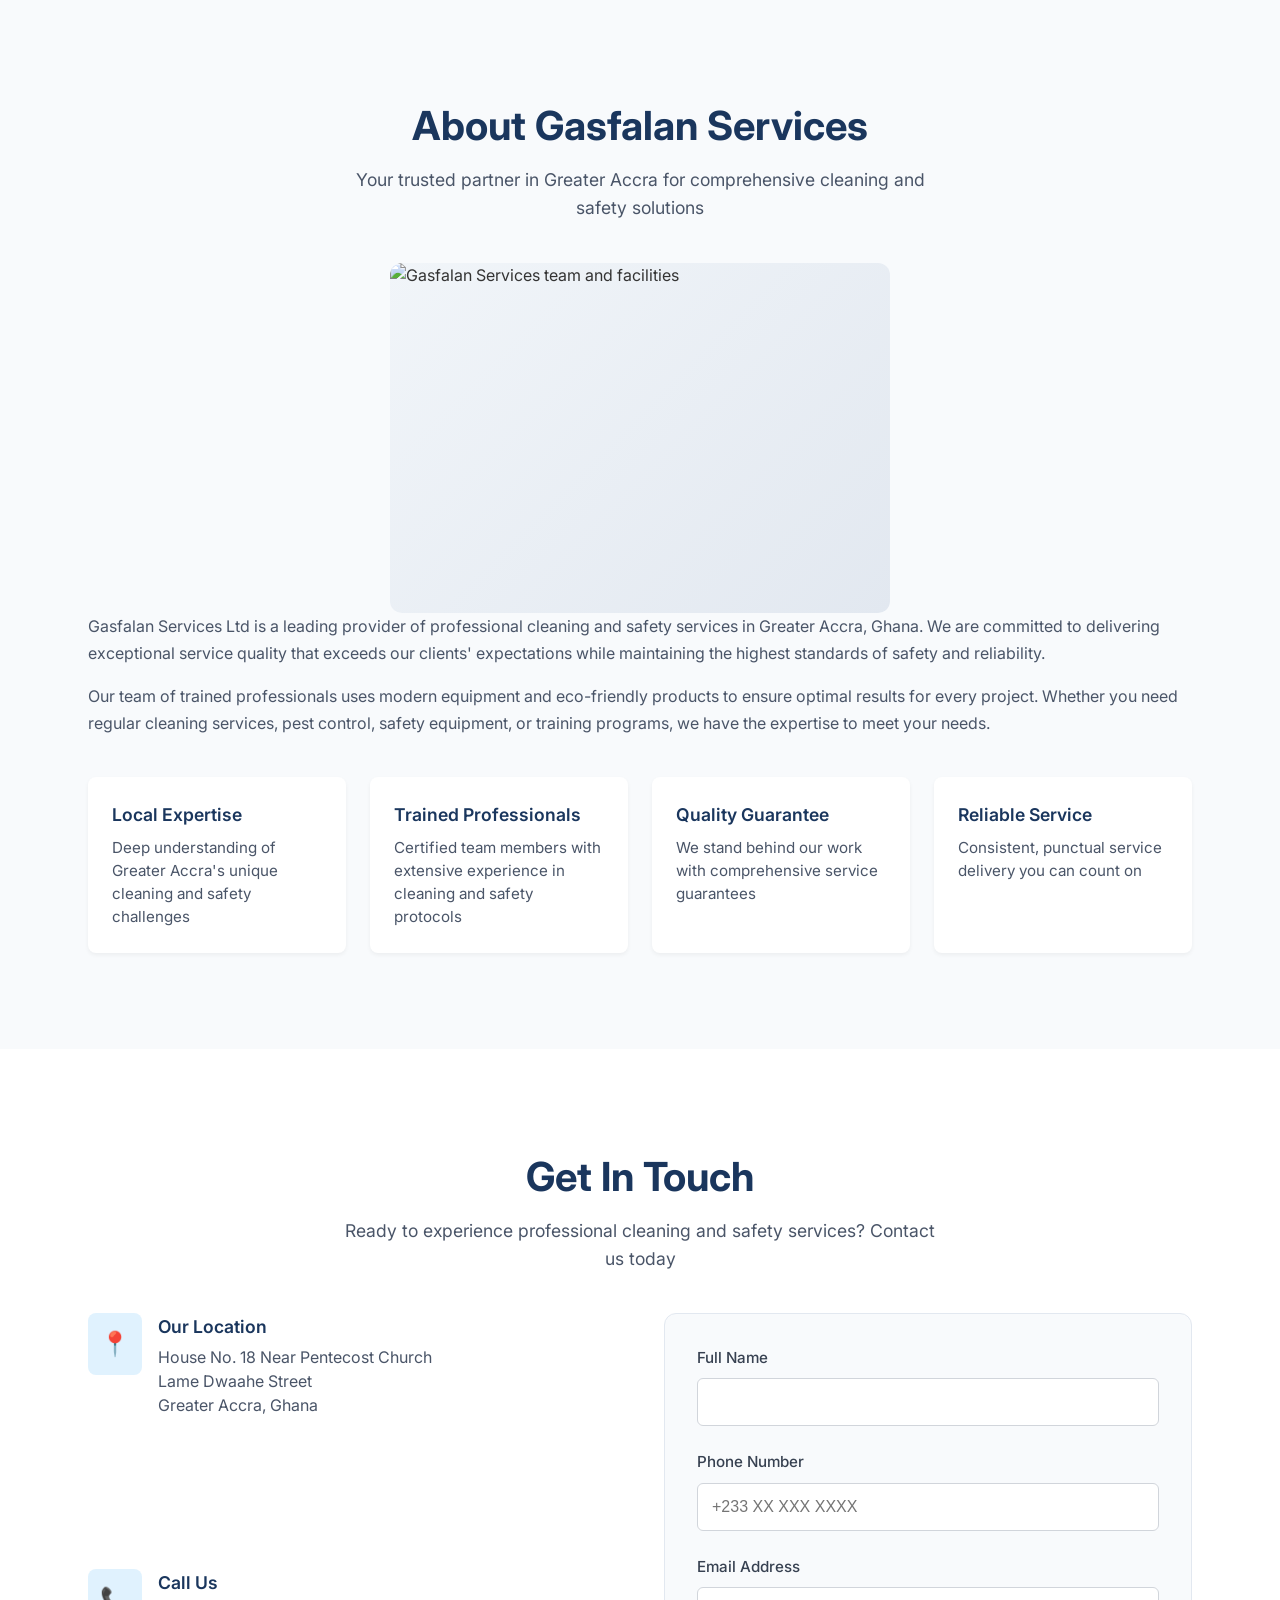
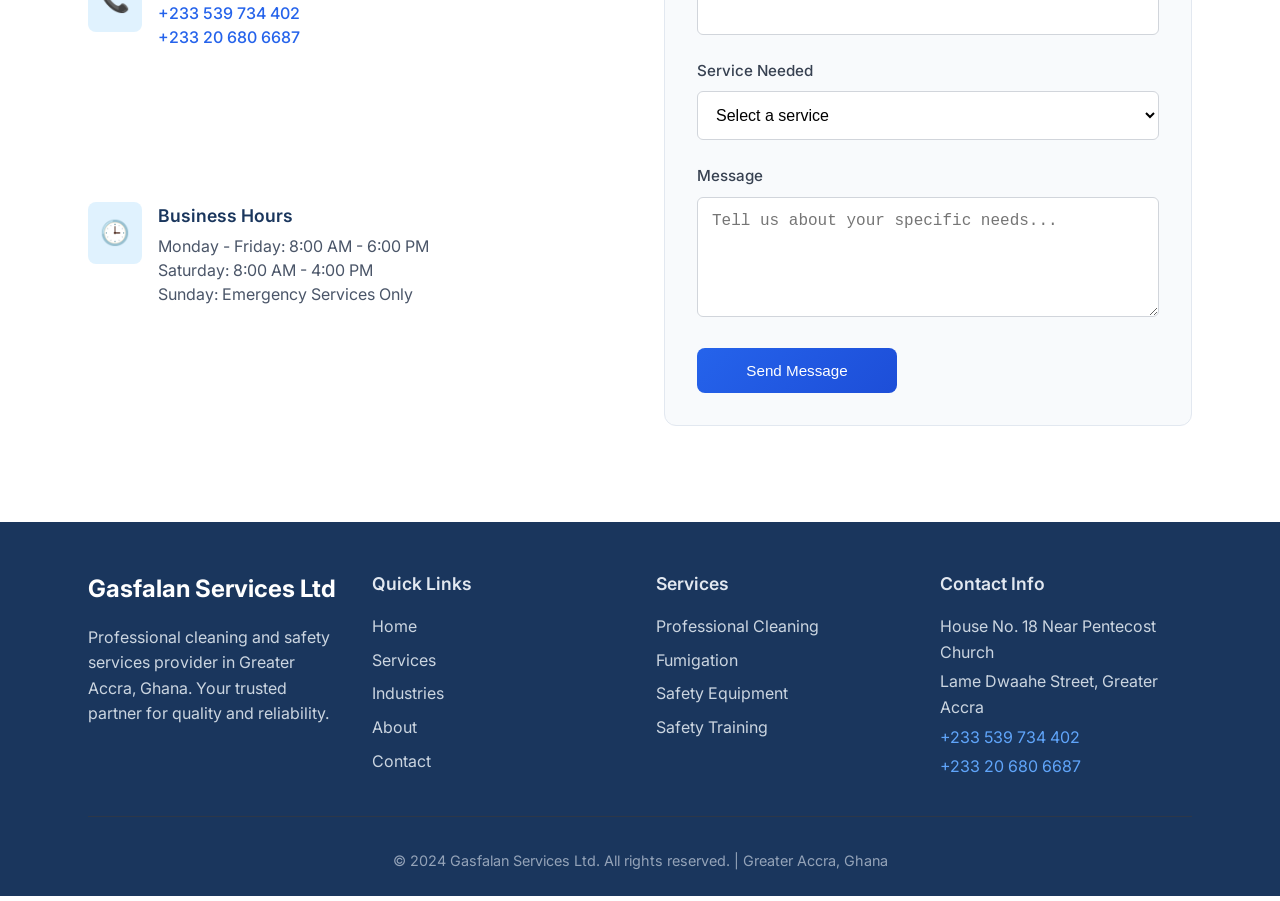
==== commit 44a5561b: "Updated files" ====
--- a/index.html
+++ b/index.html
@@ -24,7 +24,7 @@
     <title>Gasfalan Services Ltd - Professional Cleaning & Safety Services | Greater Accra, Ghana</title>
     <!-- Critical CSS Inline -->
     <style>
-    *{margin:0;padding:0;box-sizing:border-box}html{scroll-behavior:smooth}body{font-family:'Inter',sans-serif;font-size:16px;line-height:1.6;color:#333;background:#fff}.container{max-width:1200px;margin:0 auto;padding:0 1rem}.section{padding:4rem 0}.section__title{font-size:2rem;font-weight:700;color:#1a365d;margin-bottom:.5rem;text-align:center}.section__subtitle{font-size:1.1rem;color:#4a5568;text-align:center;margin-bottom:2.5rem;max-width:600px;margin-left:auto;margin-right:auto}.btn{display:inline-flex;align-items:center;justify-content:center;padding:.875rem 1.75rem;border-radius:8px;text-decoration:none;font-weight:500;font-size:.95rem;text-align:center;transition:all .3s ease;border:none;cursor:pointer;min-height:44px}.btn--primary{background:linear-gradient(135deg,#2563eb,#1d4ed8);color:#fff}.btn--primary:hover{background:linear-gradient(135deg,#1d4ed8,#1e40af);transform:translateY(-2px);box-shadow:0 4px 12px rgba(37,99,235,.3)}.btn--secondary{background:transparent;color:#2563eb;border:2px solid #2563eb}.btn--secondary:hover{background:#2563eb;color:#fff}.btn--full{width:100%}.header{position:fixed;top:0;left:0;width:100%;background:rgba(255,255,255,.95);backdrop-filter:blur(10px);z-index:1000;padding:.75rem 0;border-bottom:1px solid rgba(0,0,0,.1)}.nav{display:flex;justify-content:space-between;align-items:center;height:3.5rem}.nav__logo{font-size:1.25rem;font-weight:700;color:#1a365d}.nav__menu{position:fixed;top:0;right:-100%;width:280px;height:100vh;background:#fff;padding:4rem 2rem 2rem;transition:right .3s ease;z-index:1001;box-shadow:-2px 0 10px rgba(0,0,0,.1)}.nav__menu.show-menu{right:0}.nav__list{list-style:none;display:flex;flex-direction:column;gap:1.5rem}.nav__link{text-decoration:none;color:#4a5568;font-weight:500;font-size:1.1rem;transition:color .3s ease}.nav__link:hover{color:#2563eb}.nav__close{position:absolute;top:1rem;right:1.5rem;font-size:2rem;color:#4a5568;cursor:pointer}.nav__toggle{display:flex;flex-direction:column;gap:4px;cursor:pointer;padding:.5rem}.nav__toggle span{width:25px;height:3px;background:#1a365d;border-radius:2px;transition:all .3s ease}.hero{background:linear-gradient(135deg,#f8fafc 0%,#e2e8f0 100%);padding:8rem 0 4rem;min-height:100vh;display:flex;align-items:center}.hero__container{display:grid;gap:3rem;align-items:center}.hero__title{font-size:2.5rem;font-weight:700;line-height:1.2;color:#1a365d;margin-bottom:1rem}.hero__accent{color:#2563eb}.hero__description{font-size:1.1rem;color:#4a5568;margin-bottom:2rem;line-height:1.7}.hero__buttons{display:flex;flex-direction:column;gap:1rem}.hero__image{display:flex;justify-content:center;align-items:center}.hero__placeholder{width:100%;max-width:400px;height:300px;background:linear-gradient(135deg,#e2e8f0,#cbd5e0);border-radius:12px;display:flex;align-items:center;justify-content:center;color:#4a5568;font-weight:500;text-align:center;border:2px dashed #94a3b8;position:relative}.hero__placeholder img{position:absolute;top:50%;left:50%;transform:translate(-50%,-50%);max-width:100%;max-height:100%;width:auto;height:auto;object-fit:contain}@media screen and (min-width:768px){.nav__menu{position:static;width:auto;height:auto;background:transparent;padding:0;box-shadow:none}.nav__list{flex-direction:row;gap:2rem}.nav__close,.nav__toggle{display:none}.hero__container{grid-template-columns:1fr 1fr;gap:4rem}.hero__title{font-size:3rem}}
+    *{margin:0;padding:0;box-sizing:border-box}html{scroll-behavior:smooth}body{font-family:'Inter',sans-serif;font-size:16px;line-height:1.6;color:#333;background:#fff}.container{max-width:1200px;margin:0 auto;padding:0 1rem}.section{padding:4rem 0}.section__title{font-size:2rem;font-weight:700;color:#1a365d;margin-bottom:.5rem;text-align:center}.section__subtitle{font-size:1.1rem;color:#4a5568;text-align:center;margin-bottom:2.5rem;max-width:600px;margin-left:auto;margin-right:auto}.btn{display:inline-flex;align-items:center;justify-content:center;padding:.875rem 1.75rem;border-radius:8px;text-decoration:none;font-weight:500;font-size:.95rem;text-align:center;transition:all .3s ease;border:none;cursor:pointer;min-height:44px}.btn--primary{background:linear-gradient(135deg,#2563eb,#1d4ed8);color:#fff}.btn--primary:hover{background:linear-gradient(135deg,#1d4ed8,#1e40af);transform:translateY(-2px);box-shadow:0 4px 12px rgba(37,99,235,.3)}.btn--secondary{background:transparent;color:#2563eb;border:2px solid #2563eb}.btn--secondary:hover{background:#2563eb;color:#fff}.btn--full{width:100%}.header{position:fixed;top:0;left:0;width:100%;background:rgba(255,255,255,.95);backdrop-filter:blur(10px);z-index:1000;padding:.75rem 0;border-bottom:1px solid rgba(0,0,0,.1)}.nav{display:flex;justify-content:space-between;align-items:center;height:3.5rem}.nav__logo{font-size:1.25rem;font-weight:700;color:#1a365d}.nav__menu{position:fixed;top:0;right:-100%;width:280px;height:100vh;background:#fff;padding:4rem 2rem 2rem;transition:right .3s ease;z-index:1001;box-shadow:-2px 0 10px rgba(0,0,0,.1)}.nav__menu.show-menu{right:0}.nav__list{list-style:none;display:flex;flex-direction:column;gap:1.5rem}.nav__link{text-decoration:none;color:#4a5568;font-weight:500;font-size:1.1rem;transition:color .3s ease}.nav__link:hover{color:#2563eb}.nav__close{position:absolute;top:1rem;right:1.5rem;font-size:2rem;color:#4a5568;cursor:pointer}.nav__toggle{display:flex;flex-direction:column;gap:4px;cursor:pointer;padding:.5rem}.nav__toggle span{width:25px;height:3px;background:#1a365d;border-radius:2px;transition:all .3s ease}.hero{background:linear-gradient(135deg,#f8fafc 0%,#e2e8f0 100%);padding:8rem 0 4rem;min-height:100vh;display:flex;align-items:center}.hero__container{display:grid;gap:3rem;align-items:center}.hero__title{font-size:2.5rem;font-weight:700;line-height:1.2;color:#1a365d;margin-bottom:1rem}.hero__accent{color:#2563eb}.hero__description{font-size:1.1rem;color:#4a5568;margin-bottom:2rem;line-height:1.7}.hero__buttons{display:flex;flex-direction:column;gap:1rem}.hero__image{display:flex;justify-content:center;align-items:center}.hero__placeholder{width:100%;max-width:400px;height:300px;background:linear-gradient(135deg,#e2e8f0,#cbd5e0);border-radius:12px;display:flex;align-items:center;justify-content:center;color:#4a5568;font-weight:500;text-align:center;border:2px dashed #94a3b8;position:relative}.hero__placeholder img{position:absolute;top:50%;left:50%;transform:translate(-50%,-50%);max-width:100%;max-height:100%;width:auto;height:auto;object-fit:contain}@media screen and (min-width:768px){.nav__menu{position:static;width:auto;height:auto;background:transparent;padding:0;box-shadow:none}.nav__list{flex-direction:row;gap:2rem}.nav__close,.nav__toggle{display:none}.hero__container{grid-template-columns:1fr 1fr;gap:4rem}.hero__title{font-size:3rem}.hero__placeholder img{width:100%;height:100%;object-fit:cover;transform:none;position:static}}
     </style>
     
     <!-- Non-critical CSS -->
--- a/styles.min.css
+++ b/styles.min.css
@@ -28,7 +28,7 @@
 /* Responsive Design */
 @media screen and (min-width:480px){.hero__buttons{flex-direction:row;gap:1rem}.btn{flex:1;max-width:200px}.services__container{grid-template-columns:repeat(auto-fit,minmax(280px,1fr));overflow:visible}.industries__container{grid-template-columns:repeat(auto-fit,minmax(280px,1fr));gap:1.5rem}.image-placeholder img,.hero__img,.service__img,.about__img,.gallery__img{transform:translate(-50%,-50%);left:50%;top:50%}}
 
-@media screen and (min-width:768px){.container{padding:0 2rem}.section{padding:5rem 0}.section__title{font-size:2.5rem}.nav__menu{position:static;width:auto;height:auto;background:transparent;padding:0;box-shadow:none}.nav__list{flex-direction:row;gap:2rem}.nav__close,.nav__toggle{display:none}.hero{padding:8rem 0 5rem}.hero__container{grid-template-columns:1fr 1fr;gap:4rem}.hero__title{font-size:3rem}.hero__buttons{flex-direction:row;justify-content:flex-start}.btn{flex:none}.services__container{grid-template-columns:repeat(auto-fit,minmax(300px,1fr))}.gallery__container{grid-template-columns:repeat(2,1fr);gap:2rem}.about__container{grid-template-columns:1fr 1fr;gap:3rem;align-items:center}.about__image{margin:0}.industries__container{grid-template-columns:repeat(2,1fr);gap:2rem}.industry__card{padding:2rem;min-height:220px}.industry__icon{width:4.5rem;height:4.5rem;font-size:2.8rem}.about__features{grid-template-columns:repeat(2,1fr)}.contact__container{grid-template-columns:1fr 1fr}.footer__content{grid-template-columns:repeat(2,1fr)}}
+@media screen and (min-width:768px){.container{padding:0 2rem}.section{padding:5rem 0}.section__title{font-size:2.5rem}.nav__menu{position:static;width:auto;height:auto;background:transparent;padding:0;box-shadow:none}.nav__list{flex-direction:row;gap:2rem}.nav__close,.nav__toggle{display:none}.hero{padding:8rem 0 5rem}.hero__container{grid-template-columns:1fr 1fr;gap:4rem}.hero__title{font-size:3rem}.hero__buttons{flex-direction:row;justify-content:flex-start}.btn{flex:none}.services__container{grid-template-columns:repeat(auto-fit,minmax(300px,1fr))}.gallery__container{grid-template-columns:repeat(2,1fr);gap:2rem}.about__container{grid-template-columns:1fr 1fr;gap:3rem;align-items:center}.about__image{margin:0}.industries__container{grid-template-columns:repeat(2,1fr);gap:2rem}.industry__card{padding:2rem;min-height:220px}.industry__icon{width:4.5rem;height:4.5rem;font-size:2.8rem}.about__features{grid-template-columns:repeat(2,1fr)}.contact__container{grid-template-columns:1fr 1fr}.footer__content{grid-template-columns:repeat(2,1fr)}.image-placeholder img,.hero__img,.service__img,.about__img,.gallery__img{width:100%;height:100%;object-fit:cover;transform:none;position:static}}
 
 @media screen and (min-width:1024px){.hero__title{font-size:3.5rem}.services__container{grid-template-columns:repeat(3,1fr)}.gallery__container{grid-template-columns:repeat(3,1fr);gap:2.5rem}.industries__container{grid-template-columns:repeat(3,1fr);gap:2.5rem}.industry__card{padding:2.5rem;min-height:240px}.industry__icon{width:5rem;height:5rem;font-size:3rem}.industry__title{font-size:1.3rem}.about__features{grid-template-columns:repeat(4,1fr)}.footer__content{grid-template-columns:repeat(4,1fr)}}
 
--- a/styles.min.css
+++ b/styles.min.css
@@ -28,7 +28,7 @@
 /* Responsive Design */
 @media screen and (min-width:480px){.hero__buttons{flex-direction:row;gap:1rem}.btn{flex:1;max-width:200px}.services__container{grid-template-columns:repeat(auto-fit,minmax(280px,1fr));overflow:visible}.industries__container{grid-template-columns:repeat(auto-fit,minmax(280px,1fr));gap:1.5rem}.image-placeholder img,.hero__img,.service__img,.about__img,.gallery__img{transform:translate(-50%,-50%);left:50%;top:50%}}
 
-@media screen and (min-width:768px){.container{padding:0 2rem}.section{padding:5rem 0}.section__title{font-size:2.5rem}.nav__menu{position:static;width:auto;height:auto;background:transparent;padding:0;box-shadow:none}.nav__list{flex-direction:row;gap:2rem}.nav__close,.nav__toggle{display:none}.hero{padding:8rem 0 5rem}.hero__container{grid-template-columns:1fr 1fr;gap:4rem}.hero__title{font-size:3rem}.hero__buttons{flex-direction:row;justify-content:flex-start}.btn{flex:none}.services__container{grid-template-columns:repeat(auto-fit,minmax(300px,1fr))}.gallery__container{grid-template-columns:repeat(2,1fr);gap:2rem}.about__container{grid-template-columns:1fr 1fr;gap:3rem;align-items:center}.about__image{margin:0}.industries__container{grid-template-columns:repeat(2,1fr);gap:2rem}.industry__card{padding:2rem;min-height:220px}.industry__icon{width:4.5rem;height:4.5rem;font-size:2.8rem}.about__features{grid-template-columns:repeat(2,1fr)}.contact__container{grid-template-columns:1fr 1fr}.footer__content{grid-template-columns:repeat(2,1fr)}}
+@media screen and (min-width:768px){.container{padding:0 2rem}.section{padding:5rem 0}.section__title{font-size:2.5rem}.nav__menu{position:static;width:auto;height:auto;background:transparent;padding:0;box-shadow:none}.nav__list{flex-direction:row;gap:2rem}.nav__close,.nav__toggle{display:none}.hero{padding:8rem 0 5rem}.hero__container{grid-template-columns:1fr 1fr;gap:4rem}.hero__title{font-size:3rem}.hero__buttons{flex-direction:row;justify-content:flex-start}.btn{flex:none}.services__container{grid-template-columns:repeat(auto-fit,minmax(300px,1fr))}.gallery__container{grid-template-columns:repeat(2,1fr);gap:2rem}.about__container{grid-template-columns:1fr 1fr;gap:3rem;align-items:center}.about__image{margin:0}.industries__container{grid-template-columns:repeat(2,1fr);gap:2rem}.industry__card{padding:2rem;min-height:220px}.industry__icon{width:4.5rem;height:4.5rem;font-size:2.8rem}.about__features{grid-template-columns:repeat(2,1fr)}.contact__container{grid-template-columns:1fr 1fr}.footer__content{grid-template-columns:repeat(2,1fr)}.image-placeholder img,.hero__img,.service__img,.about__img,.gallery__img{width:100%;height:100%;object-fit:cover;transform:none;position:static}}
 
 @media screen and (min-width:1024px){.hero__title{font-size:3.5rem}.services__container{grid-template-columns:repeat(3,1fr)}.gallery__container{grid-template-columns:repeat(3,1fr);gap:2.5rem}.industries__container{grid-template-columns:repeat(3,1fr);gap:2.5rem}.industry__card{padding:2.5rem;min-height:240px}.industry__icon{width:5rem;height:5rem;font-size:3rem}.industry__title{font-size:1.3rem}.about__features{grid-template-columns:repeat(4,1fr)}.footer__content{grid-template-columns:repeat(4,1fr)}}
 
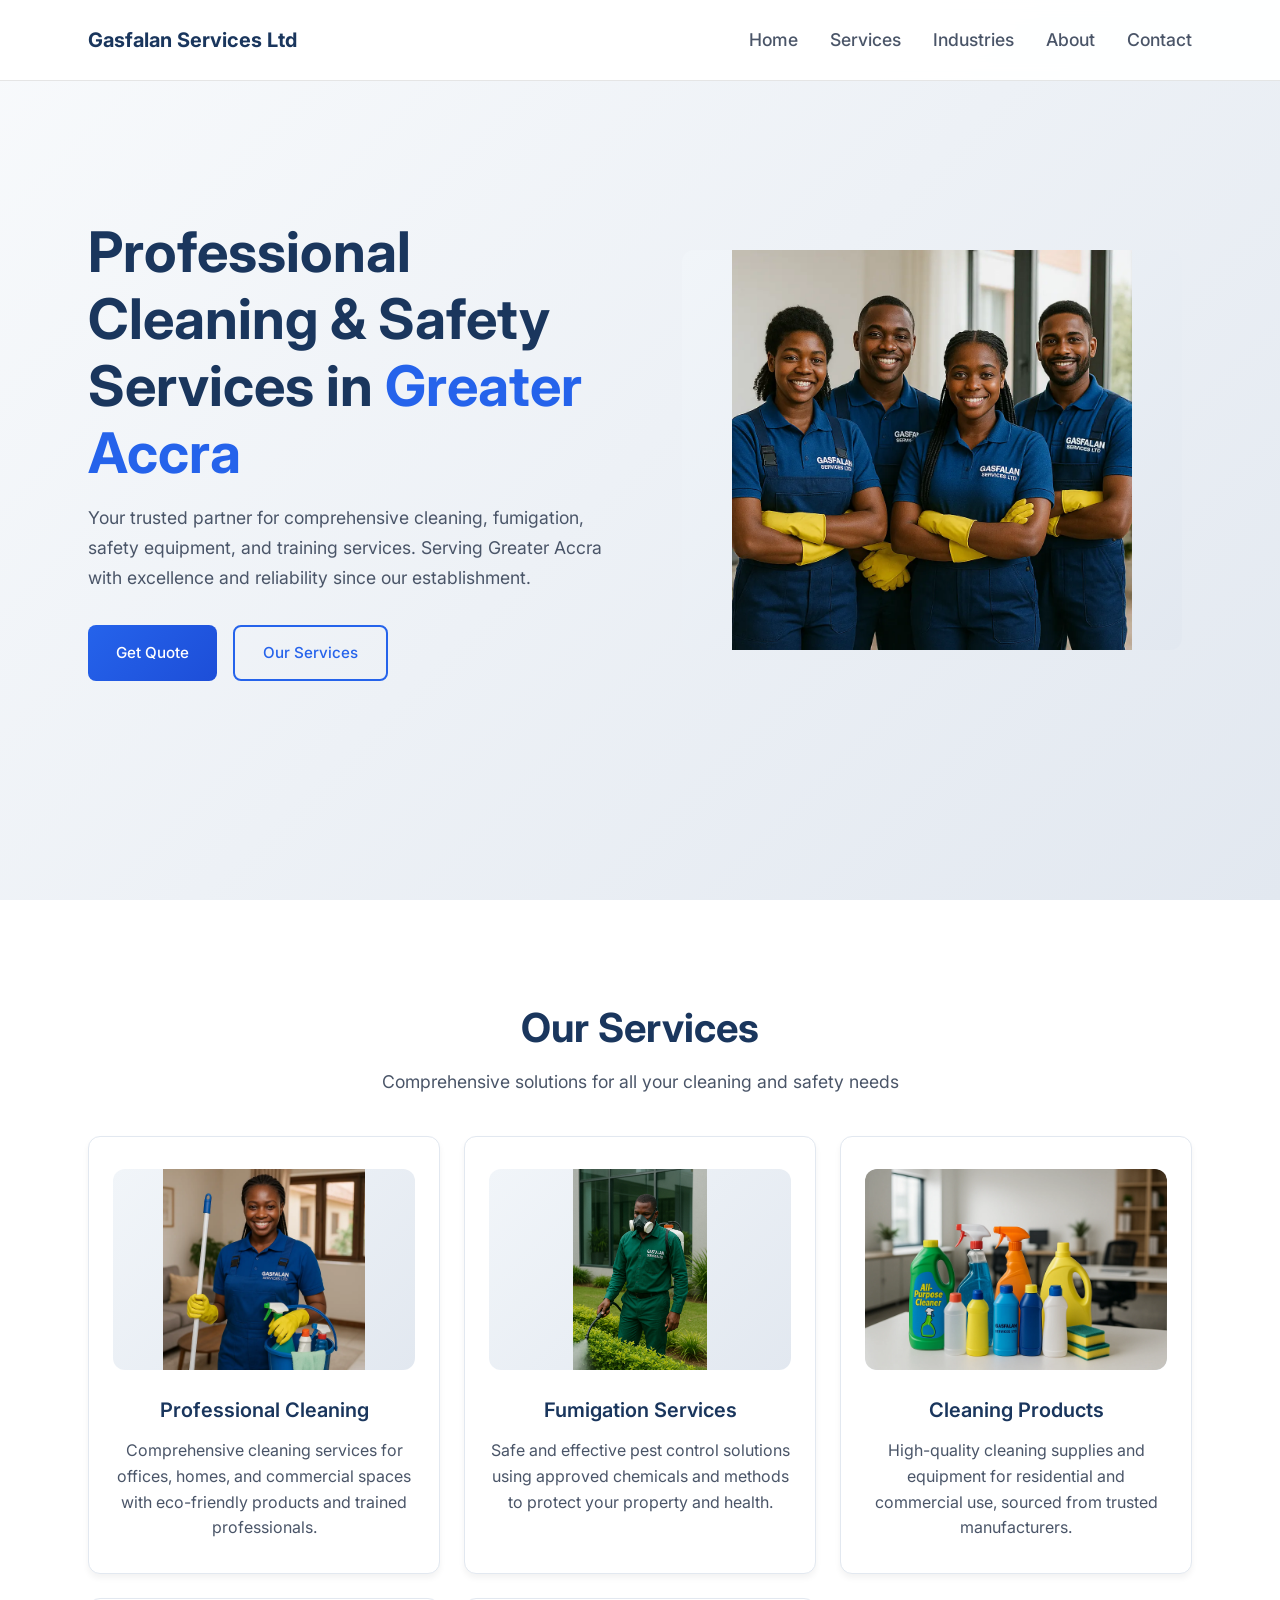
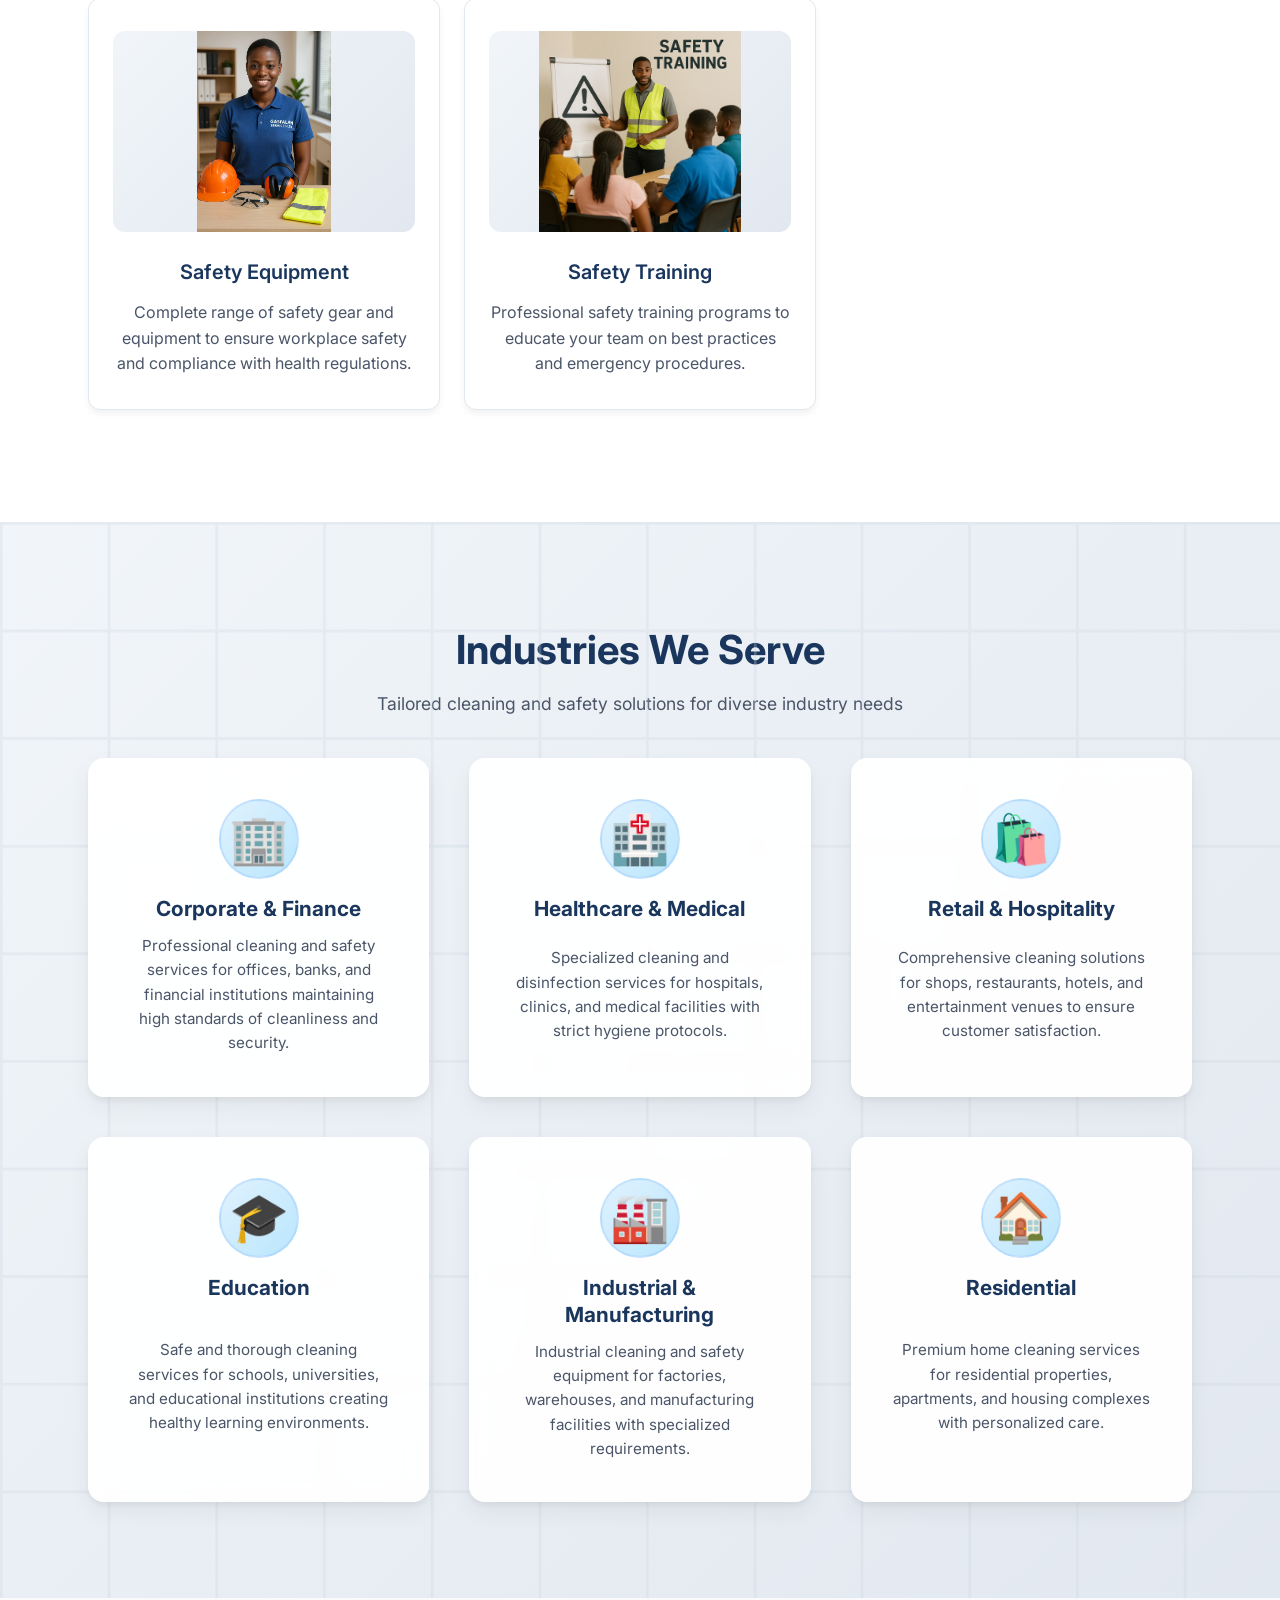
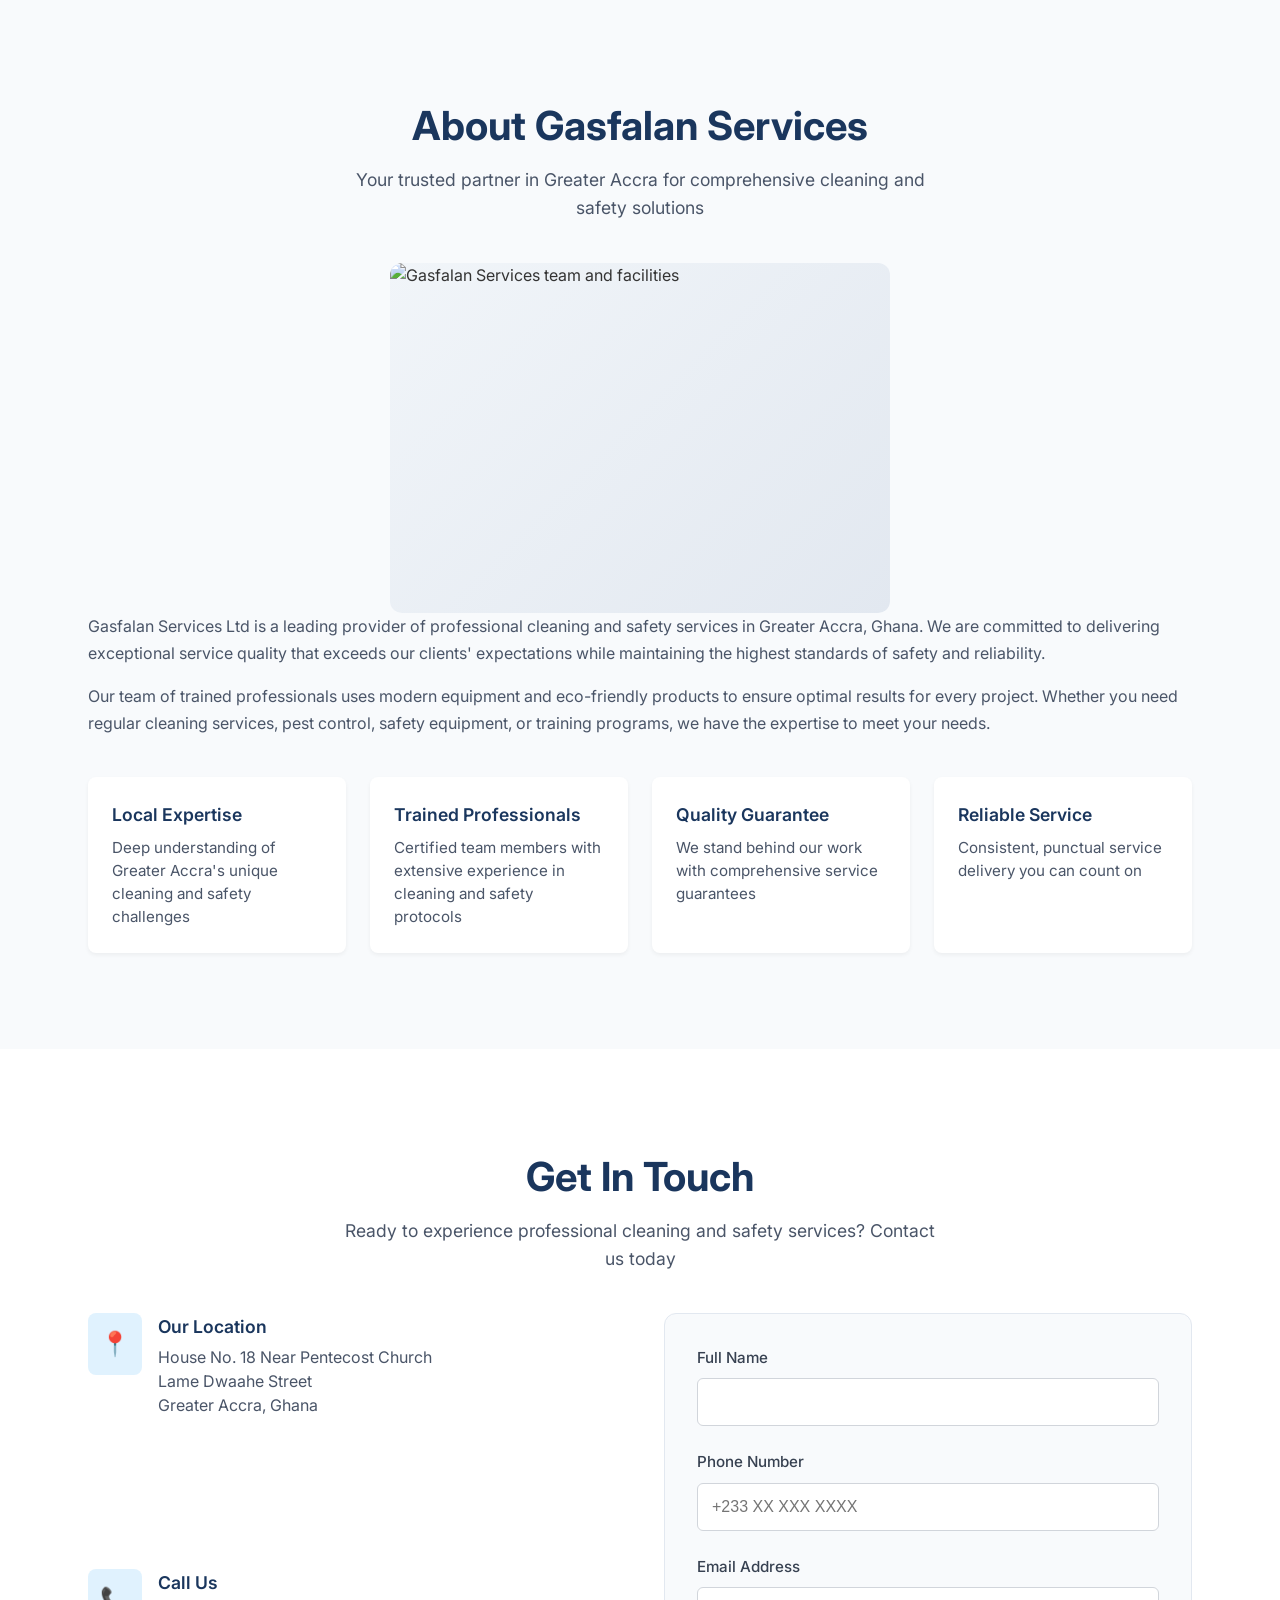
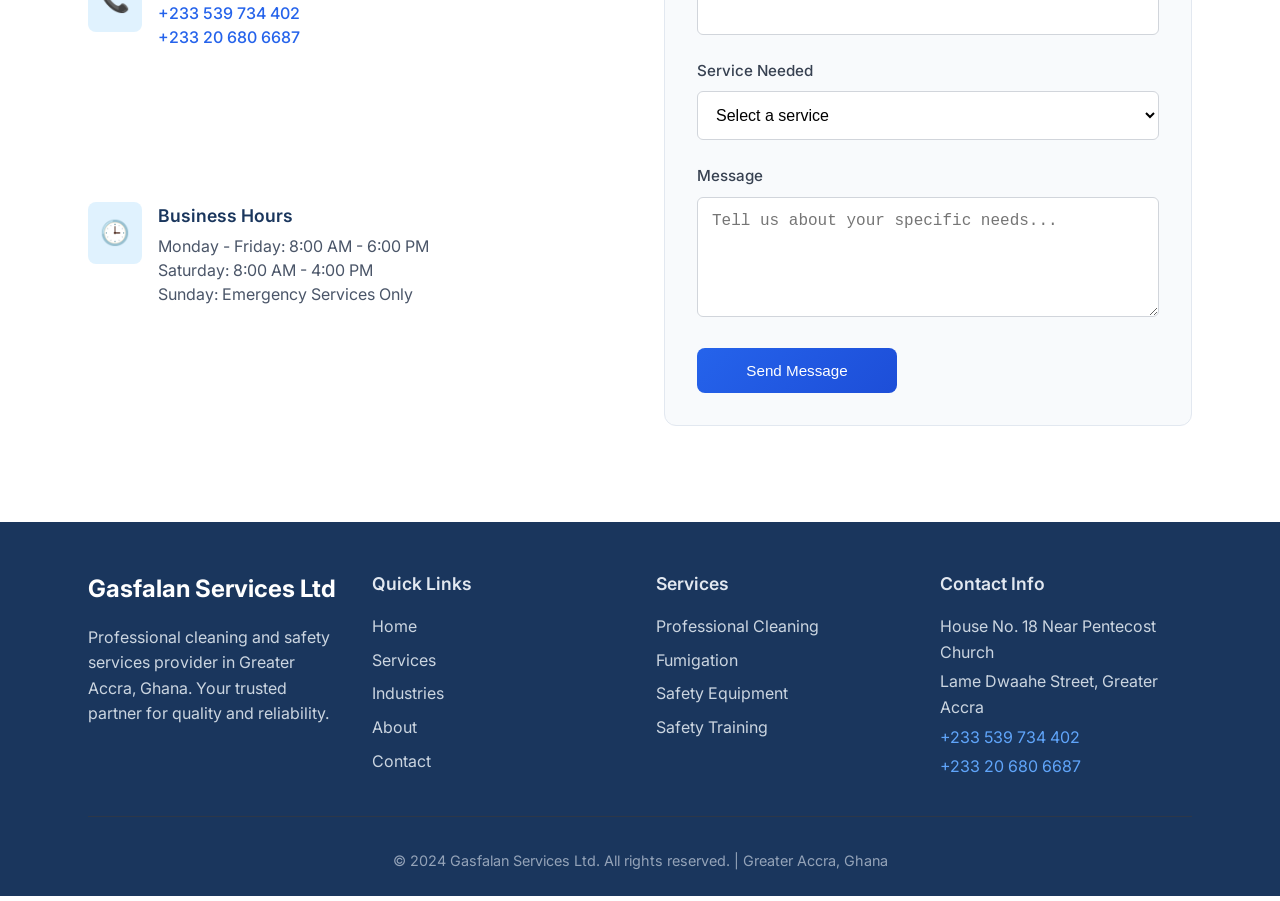
==== commit 0da7a145: "Updated CSS" ====
--- a/index.html
+++ b/index.html
@@ -24,7 +24,7 @@
     <title>Gasfalan Services Ltd - Professional Cleaning & Safety Services | Greater Accra, Ghana</title>
     <!-- Critical CSS Inline -->
     <style>
-    *{margin:0;padding:0;box-sizing:border-box}html{scroll-behavior:smooth}body{font-family:'Inter',sans-serif;font-size:16px;line-height:1.6;color:#333;background:#fff}.container{max-width:1200px;margin:0 auto;padding:0 1rem}.section{padding:4rem 0}.section__title{font-size:2rem;font-weight:700;color:#1a365d;margin-bottom:.5rem;text-align:center}.section__subtitle{font-size:1.1rem;color:#4a5568;text-align:center;margin-bottom:2.5rem;max-width:600px;margin-left:auto;margin-right:auto}.btn{display:inline-flex;align-items:center;justify-content:center;padding:.875rem 1.75rem;border-radius:8px;text-decoration:none;font-weight:500;font-size:.95rem;text-align:center;transition:all .3s ease;border:none;cursor:pointer;min-height:44px}.btn--primary{background:linear-gradient(135deg,#2563eb,#1d4ed8);color:#fff}.btn--primary:hover{background:linear-gradient(135deg,#1d4ed8,#1e40af);transform:translateY(-2px);box-shadow:0 4px 12px rgba(37,99,235,.3)}.btn--secondary{background:transparent;color:#2563eb;border:2px solid #2563eb}.btn--secondary:hover{background:#2563eb;color:#fff}.btn--full{width:100%}.header{position:fixed;top:0;left:0;width:100%;background:rgba(255,255,255,.95);backdrop-filter:blur(10px);z-index:1000;padding:.75rem 0;border-bottom:1px solid rgba(0,0,0,.1)}.nav{display:flex;justify-content:space-between;align-items:center;height:3.5rem}.nav__logo{font-size:1.25rem;font-weight:700;color:#1a365d}.nav__menu{position:fixed;top:0;right:-100%;width:280px;height:100vh;background:#fff;padding:4rem 2rem 2rem;transition:right .3s ease;z-index:1001;box-shadow:-2px 0 10px rgba(0,0,0,.1)}.nav__menu.show-menu{right:0}.nav__list{list-style:none;display:flex;flex-direction:column;gap:1.5rem}.nav__link{text-decoration:none;color:#4a5568;font-weight:500;font-size:1.1rem;transition:color .3s ease}.nav__link:hover{color:#2563eb}.nav__close{position:absolute;top:1rem;right:1.5rem;font-size:2rem;color:#4a5568;cursor:pointer}.nav__toggle{display:flex;flex-direction:column;gap:4px;cursor:pointer;padding:.5rem}.nav__toggle span{width:25px;height:3px;background:#1a365d;border-radius:2px;transition:all .3s ease}.hero{background:linear-gradient(135deg,#f8fafc 0%,#e2e8f0 100%);padding:8rem 0 4rem;min-height:100vh;display:flex;align-items:center}.hero__container{display:grid;gap:3rem;align-items:center}.hero__title{font-size:2.5rem;font-weight:700;line-height:1.2;color:#1a365d;margin-bottom:1rem}.hero__accent{color:#2563eb}.hero__description{font-size:1.1rem;color:#4a5568;margin-bottom:2rem;line-height:1.7}.hero__buttons{display:flex;flex-direction:column;gap:1rem}.hero__image{display:flex;justify-content:center;align-items:center}.hero__placeholder{width:100%;max-width:400px;height:300px;background:linear-gradient(135deg,#e2e8f0,#cbd5e0);border-radius:12px;display:flex;align-items:center;justify-content:center;color:#4a5568;font-weight:500;text-align:center;border:2px dashed #94a3b8;position:relative}.hero__placeholder img{position:absolute;top:50%;left:50%;transform:translate(-50%,-50%);max-width:100%;max-height:100%;width:auto;height:auto;object-fit:contain}@media screen and (min-width:768px){.nav__menu{position:static;width:auto;height:auto;background:transparent;padding:0;box-shadow:none}.nav__list{flex-direction:row;gap:2rem}.nav__close,.nav__toggle{display:none}.hero__container{grid-template-columns:1fr 1fr;gap:4rem}.hero__title{font-size:3rem}.hero__placeholder img{width:100%;height:100%;object-fit:cover;transform:none;position:static}}
+    *{margin:0;padding:0;box-sizing:border-box}html{scroll-behavior:smooth}body{font-family:'Inter',sans-serif;font-size:16px;line-height:1.6;color:#333;background:#fff}.container{max-width:1200px;margin:0 auto;padding:0 1rem}.section{padding:4rem 0}.section__title{font-size:2rem;font-weight:700;color:#1a365d;margin-bottom:.5rem;text-align:center}.section__subtitle{font-size:1.1rem;color:#4a5568;text-align:center;margin-bottom:2.5rem;max-width:600px;margin-left:auto;margin-right:auto}.btn{display:inline-flex;align-items:center;justify-content:center;padding:.875rem 1.75rem;border-radius:8px;text-decoration:none;font-weight:500;font-size:.95rem;text-align:center;transition:all .3s ease;border:none;cursor:pointer;min-height:44px}.btn--primary{background:linear-gradient(135deg,#2563eb,#1d4ed8);color:#fff}.btn--primary:hover{background:linear-gradient(135deg,#1d4ed8,#1e40af);transform:translateY(-2px);box-shadow:0 4px 12px rgba(37,99,235,.3)}.btn--secondary{background:transparent;color:#2563eb;border:2px solid #2563eb}.btn--secondary:hover{background:#2563eb;color:#fff}.btn--full{width:100%}.header{position:fixed;top:0;left:0;width:100%;background:rgba(255,255,255,.95);backdrop-filter:blur(10px);z-index:1000;padding:.75rem 0;border-bottom:1px solid rgba(0,0,0,.1)}.nav{display:flex;justify-content:space-between;align-items:center;height:3.5rem}.nav__logo{font-size:1.25rem;font-weight:700;color:#1a365d}.nav__menu{position:fixed;top:0;right:-100%;width:280px;height:100vh;background:#fff;padding:4rem 2rem 2rem;transition:right .3s ease;z-index:1001;box-shadow:-2px 0 10px rgba(0,0,0,.1)}.nav__menu.show-menu{right:0}.nav__list{list-style:none;display:flex;flex-direction:column;gap:1.5rem}.nav__link{text-decoration:none;color:#4a5568;font-weight:500;font-size:1.1rem;transition:color .3s ease}.nav__link:hover{color:#2563eb}.nav__close{position:absolute;top:1rem;right:1.5rem;font-size:2rem;color:#4a5568;cursor:pointer}.nav__toggle{display:flex;flex-direction:column;gap:4px;cursor:pointer;padding:.5rem}.nav__toggle span{width:25px;height:3px;background:#1a365d;border-radius:2px;transition:all .3s ease}.hero{background:linear-gradient(135deg,#f8fafc 0%,#e2e8f0 100%);padding:8rem 0 4rem;min-height:100vh;display:flex;align-items:center}.hero__container{display:grid;gap:3rem;align-items:center}.hero__title{font-size:2.5rem;font-weight:700;line-height:1.2;color:#1a365d;margin-bottom:1rem}.hero__accent{color:#2563eb}.hero__description{font-size:1.1rem;color:#4a5568;margin-bottom:2rem;line-height:1.7}.hero__buttons{display:flex;flex-direction:column;gap:1rem}.hero__image{display:flex;justify-content:center;align-items:center}.hero__placeholder{width:100%;max-width:400px;height:300px;background:linear-gradient(135deg,#e2e8f0,#cbd5e0);border-radius:12px;display:flex;align-items:center;justify-content:center;color:#4a5568;font-weight:500;text-align:center;border:2px dashed #94a3b8;position:relative}.hero__placeholder img{position:absolute;top:50%;left:50%;transform:translate(-50%,-50%);max-width:100%;max-height:100%;width:auto;height:auto;object-fit:contain}@media screen and (min-width:768px){.nav__menu{position:static;width:auto;height:auto;background:transparent;padding:0;box-shadow:none}.nav__list{flex-direction:row;gap:2rem}.nav__close,.nav__toggle{display:none}.hero__container{grid-template-columns:1fr 1fr;gap:4rem}.hero__title{font-size:3rem}.hero__placeholder img{width:100%;height:100%;object-fit:contain;transform:none;position:static}}
     </style>
     
     <!-- Non-critical CSS -->
--- a/styles.min.css
+++ b/styles.min.css
@@ -28,7 +28,7 @@
 /* Responsive Design */
 @media screen and (min-width:480px){.hero__buttons{flex-direction:row;gap:1rem}.btn{flex:1;max-width:200px}.services__container{grid-template-columns:repeat(auto-fit,minmax(280px,1fr));overflow:visible}.industries__container{grid-template-columns:repeat(auto-fit,minmax(280px,1fr));gap:1.5rem}.image-placeholder img,.hero__img,.service__img,.about__img,.gallery__img{transform:translate(-50%,-50%);left:50%;top:50%}}
 
-@media screen and (min-width:768px){.container{padding:0 2rem}.section{padding:5rem 0}.section__title{font-size:2.5rem}.nav__menu{position:static;width:auto;height:auto;background:transparent;padding:0;box-shadow:none}.nav__list{flex-direction:row;gap:2rem}.nav__close,.nav__toggle{display:none}.hero{padding:8rem 0 5rem}.hero__container{grid-template-columns:1fr 1fr;gap:4rem}.hero__title{font-size:3rem}.hero__buttons{flex-direction:row;justify-content:flex-start}.btn{flex:none}.services__container{grid-template-columns:repeat(auto-fit,minmax(300px,1fr))}.gallery__container{grid-template-columns:repeat(2,1fr);gap:2rem}.about__container{grid-template-columns:1fr 1fr;gap:3rem;align-items:center}.about__image{margin:0}.industries__container{grid-template-columns:repeat(2,1fr);gap:2rem}.industry__card{padding:2rem;min-height:220px}.industry__icon{width:4.5rem;height:4.5rem;font-size:2.8rem}.about__features{grid-template-columns:repeat(2,1fr)}.contact__container{grid-template-columns:1fr 1fr}.footer__content{grid-template-columns:repeat(2,1fr)}.image-placeholder img,.hero__img,.service__img,.about__img,.gallery__img{width:100%;height:100%;object-fit:cover;transform:none;position:static}}
+@media screen and (min-width:768px){.container{padding:0 2rem}.section{padding:5rem 0}.section__title{font-size:2.5rem}.nav__menu{position:static;width:auto;height:auto;background:transparent;padding:0;box-shadow:none}.nav__list{flex-direction:row;gap:2rem}.nav__close,.nav__toggle{display:none}.hero{padding:8rem 0 5rem}.hero__container{grid-template-columns:1fr 1fr;gap:4rem}.hero__title{font-size:3rem}.hero__buttons{flex-direction:row;justify-content:flex-start}.btn{flex:none}.services__container{grid-template-columns:repeat(auto-fit,minmax(300px,1fr))}.gallery__container{grid-template-columns:repeat(2,1fr);gap:2rem}.about__container{grid-template-columns:1fr 1fr;gap:3rem;align-items:center}.about__image{margin:0}.industries__container{grid-template-columns:repeat(2,1fr);gap:2rem}.industry__card{padding:2rem;min-height:220px}.industry__icon{width:4.5rem;height:4.5rem;font-size:2.8rem}.about__features{grid-template-columns:repeat(2,1fr)}.contact__container{grid-template-columns:1fr 1fr}.footer__content{grid-template-columns:repeat(2,1fr)}.image-placeholder img,.hero__img,.service__img,.about__img,.gallery__img{width:100%;height:100%;object-fit:contain;transform:none;position:static}}
 
 @media screen and (min-width:1024px){.hero__title{font-size:3.5rem}.services__container{grid-template-columns:repeat(3,1fr)}.gallery__container{grid-template-columns:repeat(3,1fr);gap:2.5rem}.industries__container{grid-template-columns:repeat(3,1fr);gap:2.5rem}.industry__card{padding:2.5rem;min-height:240px}.industry__icon{width:5rem;height:5rem;font-size:3rem}.industry__title{font-size:1.3rem}.about__features{grid-template-columns:repeat(4,1fr)}.footer__content{grid-template-columns:repeat(4,1fr)}}
 
--- a/styles.min.css
+++ b/styles.min.css
@@ -28,7 +28,7 @@
 /* Responsive Design */
 @media screen and (min-width:480px){.hero__buttons{flex-direction:row;gap:1rem}.btn{flex:1;max-width:200px}.services__container{grid-template-columns:repeat(auto-fit,minmax(280px,1fr));overflow:visible}.industries__container{grid-template-columns:repeat(auto-fit,minmax(280px,1fr));gap:1.5rem}.image-placeholder img,.hero__img,.service__img,.about__img,.gallery__img{transform:translate(-50%,-50%);left:50%;top:50%}}
 
-@media screen and (min-width:768px){.container{padding:0 2rem}.section{padding:5rem 0}.section__title{font-size:2.5rem}.nav__menu{position:static;width:auto;height:auto;background:transparent;padding:0;box-shadow:none}.nav__list{flex-direction:row;gap:2rem}.nav__close,.nav__toggle{display:none}.hero{padding:8rem 0 5rem}.hero__container{grid-template-columns:1fr 1fr;gap:4rem}.hero__title{font-size:3rem}.hero__buttons{flex-direction:row;justify-content:flex-start}.btn{flex:none}.services__container{grid-template-columns:repeat(auto-fit,minmax(300px,1fr))}.gallery__container{grid-template-columns:repeat(2,1fr);gap:2rem}.about__container{grid-template-columns:1fr 1fr;gap:3rem;align-items:center}.about__image{margin:0}.industries__container{grid-template-columns:repeat(2,1fr);gap:2rem}.industry__card{padding:2rem;min-height:220px}.industry__icon{width:4.5rem;height:4.5rem;font-size:2.8rem}.about__features{grid-template-columns:repeat(2,1fr)}.contact__container{grid-template-columns:1fr 1fr}.footer__content{grid-template-columns:repeat(2,1fr)}.image-placeholder img,.hero__img,.service__img,.about__img,.gallery__img{width:100%;height:100%;object-fit:cover;transform:none;position:static}}
+@media screen and (min-width:768px){.container{padding:0 2rem}.section{padding:5rem 0}.section__title{font-size:2.5rem}.nav__menu{position:static;width:auto;height:auto;background:transparent;padding:0;box-shadow:none}.nav__list{flex-direction:row;gap:2rem}.nav__close,.nav__toggle{display:none}.hero{padding:8rem 0 5rem}.hero__container{grid-template-columns:1fr 1fr;gap:4rem}.hero__title{font-size:3rem}.hero__buttons{flex-direction:row;justify-content:flex-start}.btn{flex:none}.services__container{grid-template-columns:repeat(auto-fit,minmax(300px,1fr))}.gallery__container{grid-template-columns:repeat(2,1fr);gap:2rem}.about__container{grid-template-columns:1fr 1fr;gap:3rem;align-items:center}.about__image{margin:0}.industries__container{grid-template-columns:repeat(2,1fr);gap:2rem}.industry__card{padding:2rem;min-height:220px}.industry__icon{width:4.5rem;height:4.5rem;font-size:2.8rem}.about__features{grid-template-columns:repeat(2,1fr)}.contact__container{grid-template-columns:1fr 1fr}.footer__content{grid-template-columns:repeat(2,1fr)}.image-placeholder img,.hero__img,.service__img,.about__img,.gallery__img{width:100%;height:100%;object-fit:contain;transform:none;position:static}}
 
 @media screen and (min-width:1024px){.hero__title{font-size:3.5rem}.services__container{grid-template-columns:repeat(3,1fr)}.gallery__container{grid-template-columns:repeat(3,1fr);gap:2.5rem}.industries__container{grid-template-columns:repeat(3,1fr);gap:2.5rem}.industry__card{padding:2.5rem;min-height:240px}.industry__icon{width:5rem;height:5rem;font-size:3rem}.industry__title{font-size:1.3rem}.about__features{grid-template-columns:repeat(4,1fr)}.footer__content{grid-template-columns:repeat(4,1fr)}}
 
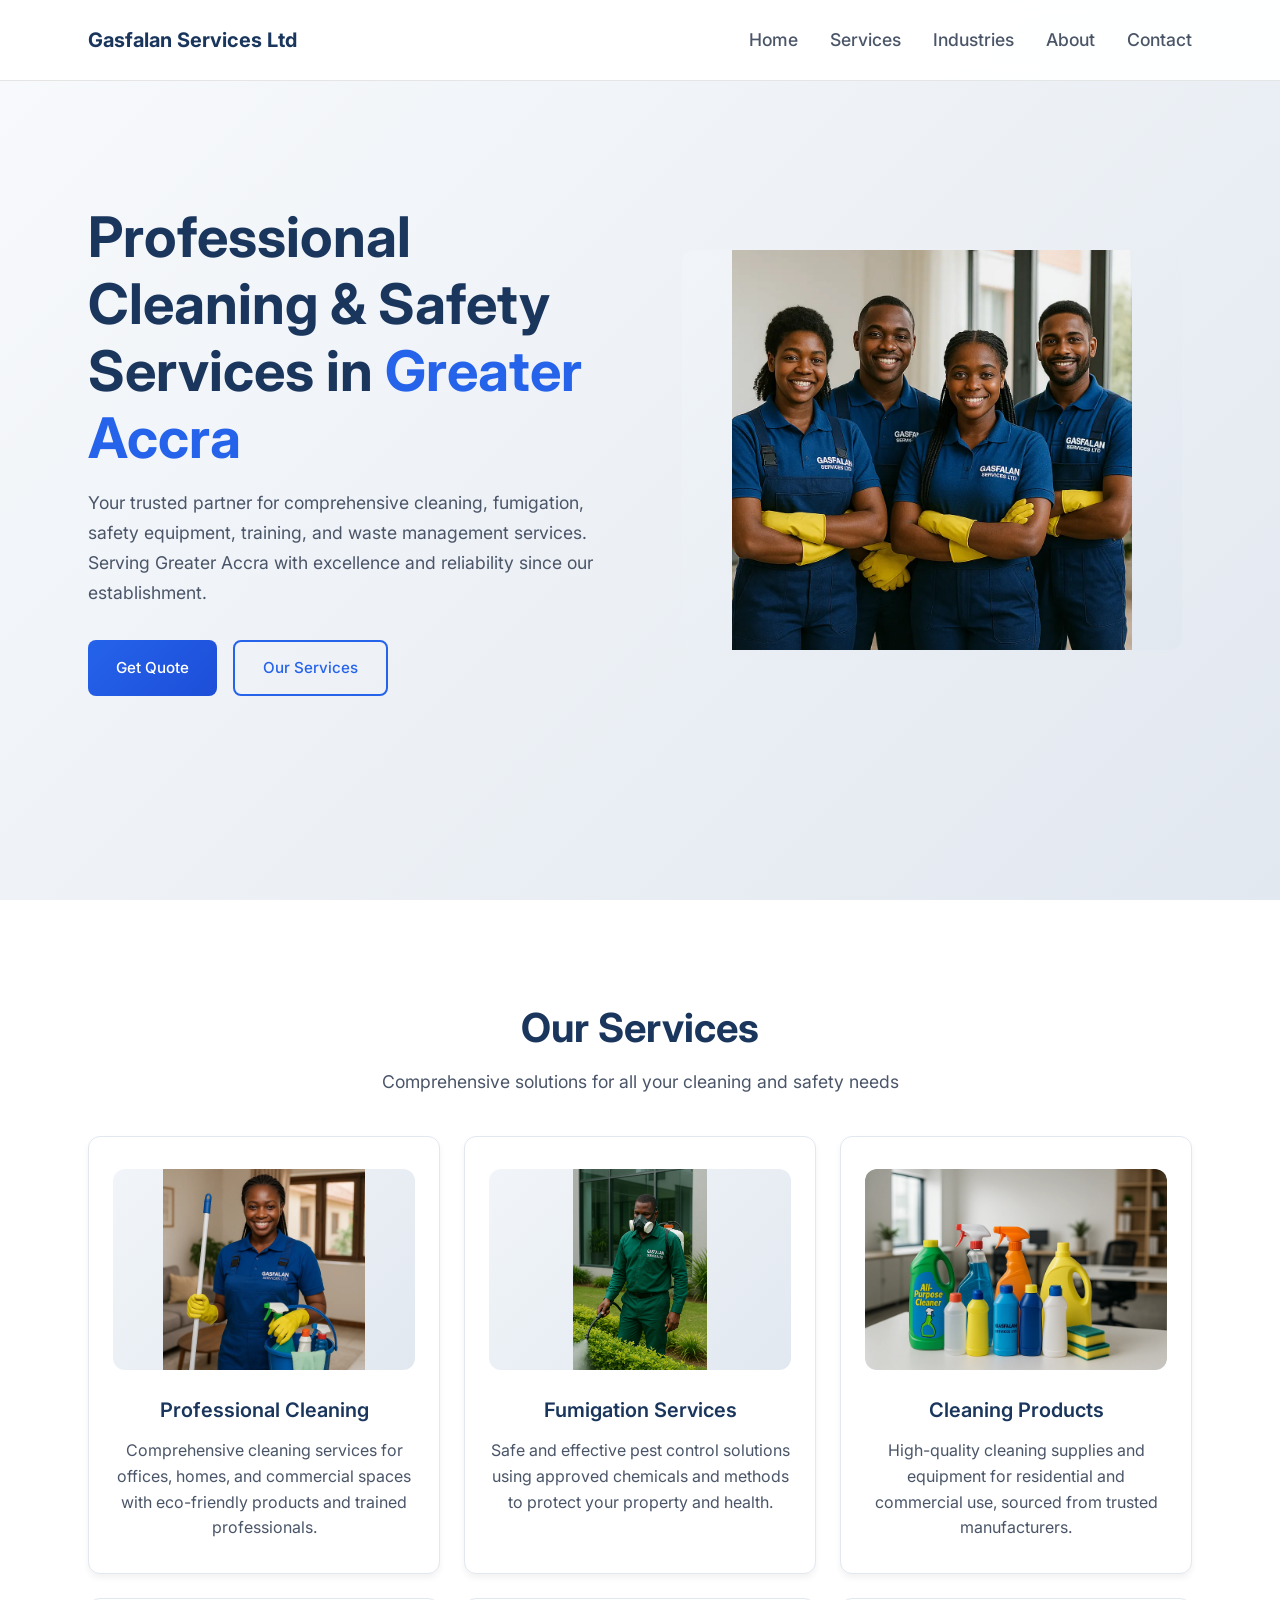
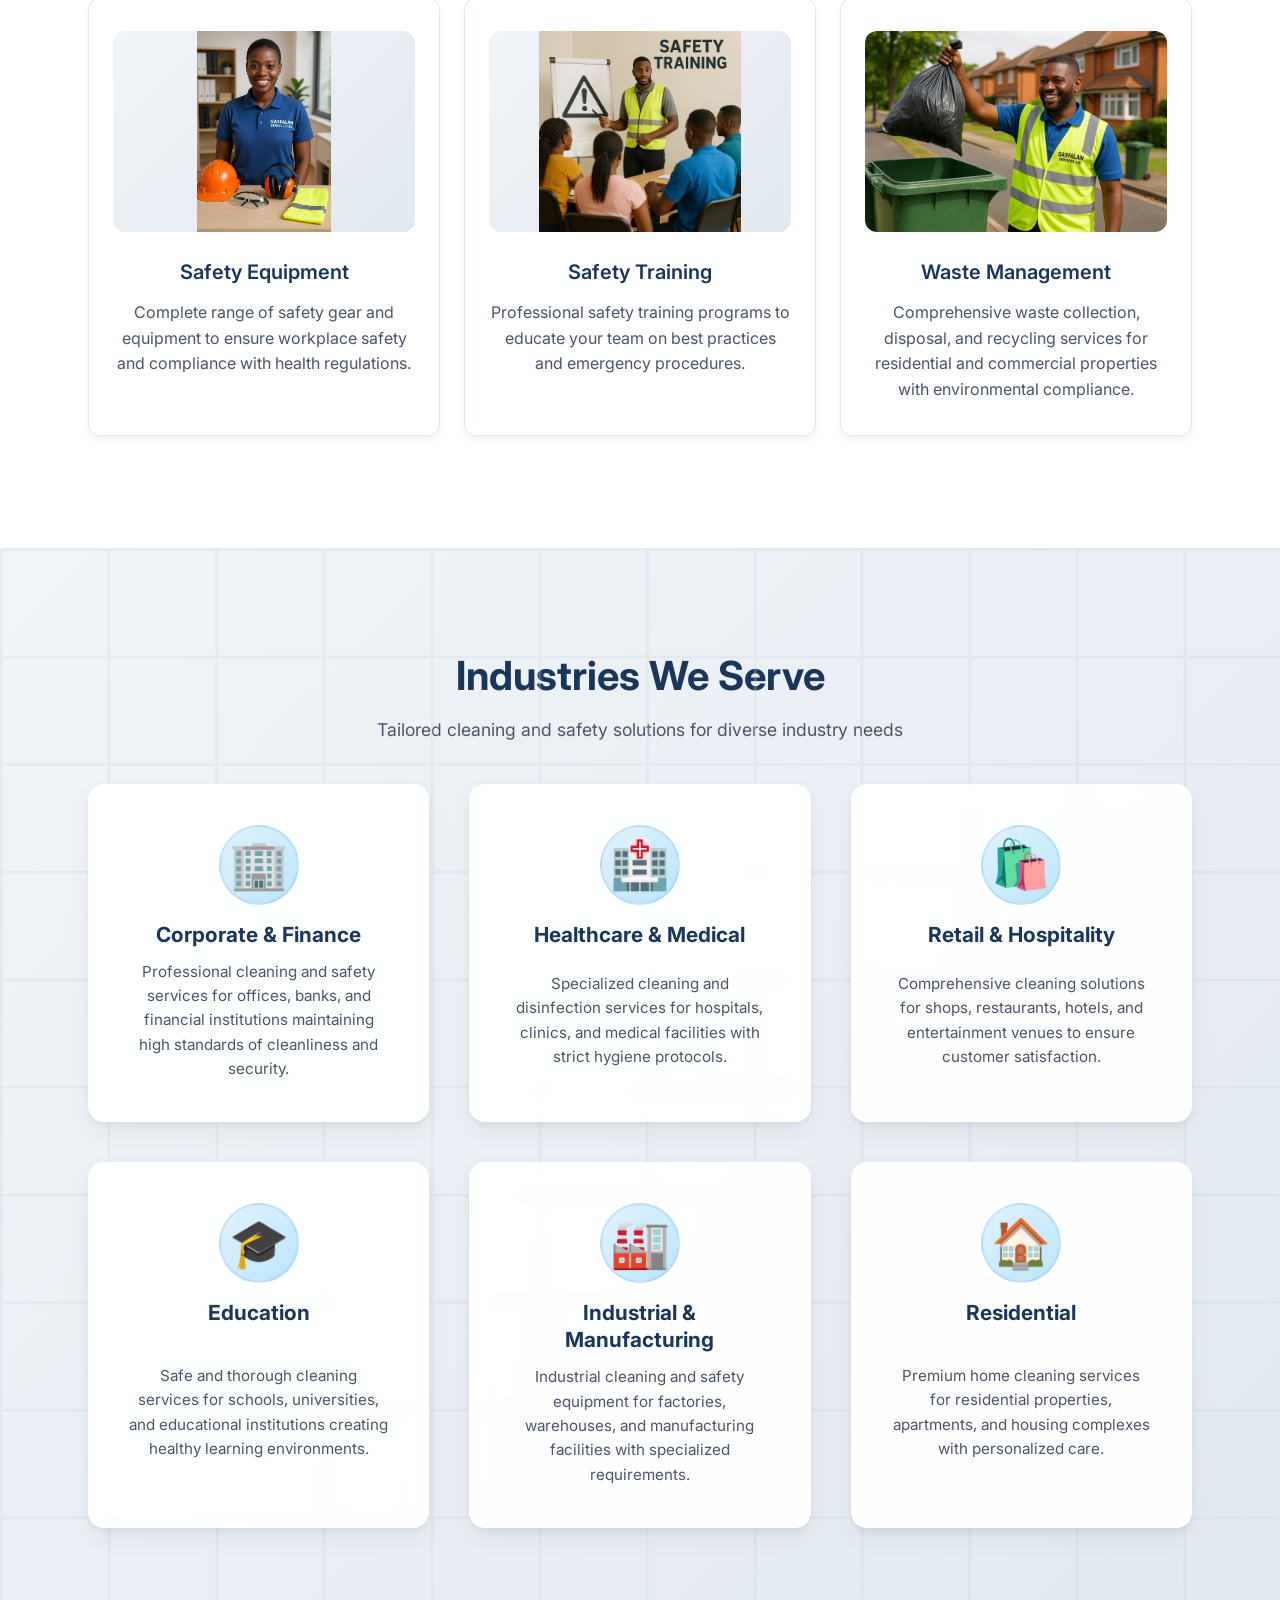
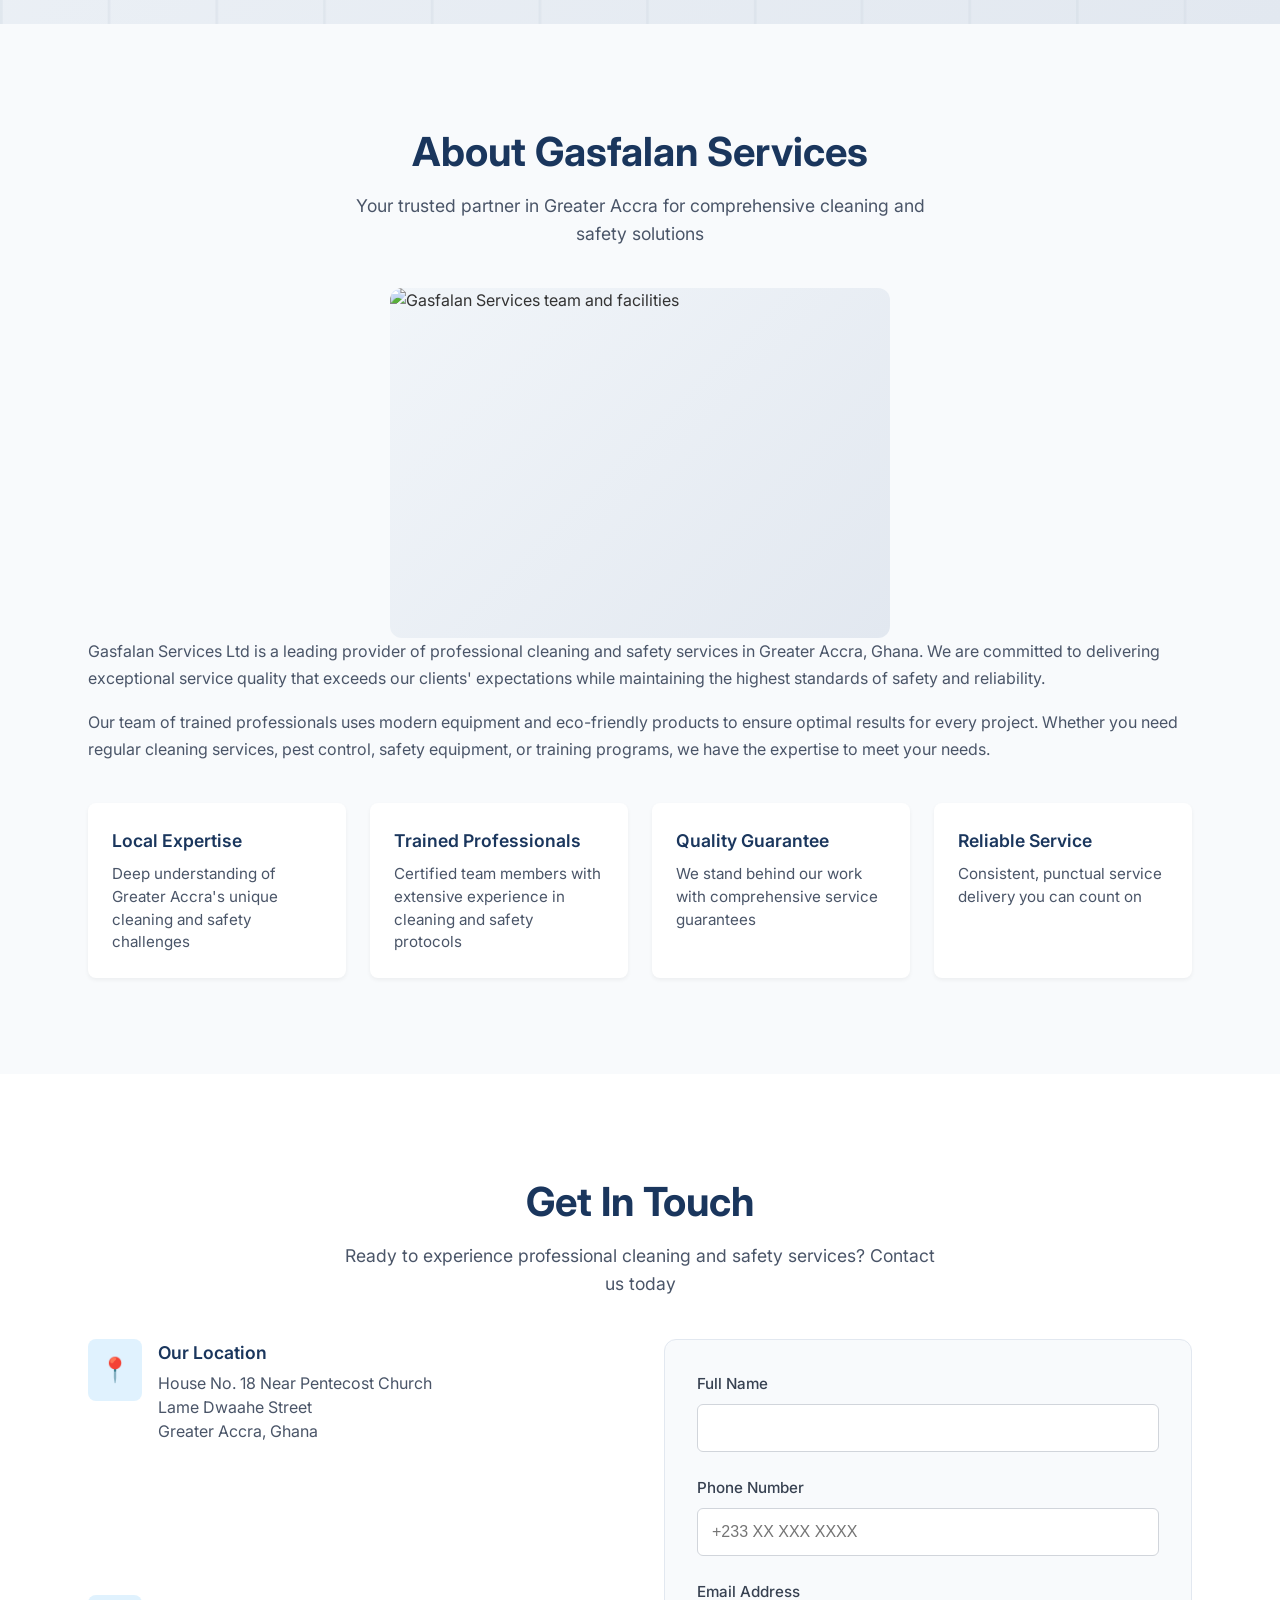
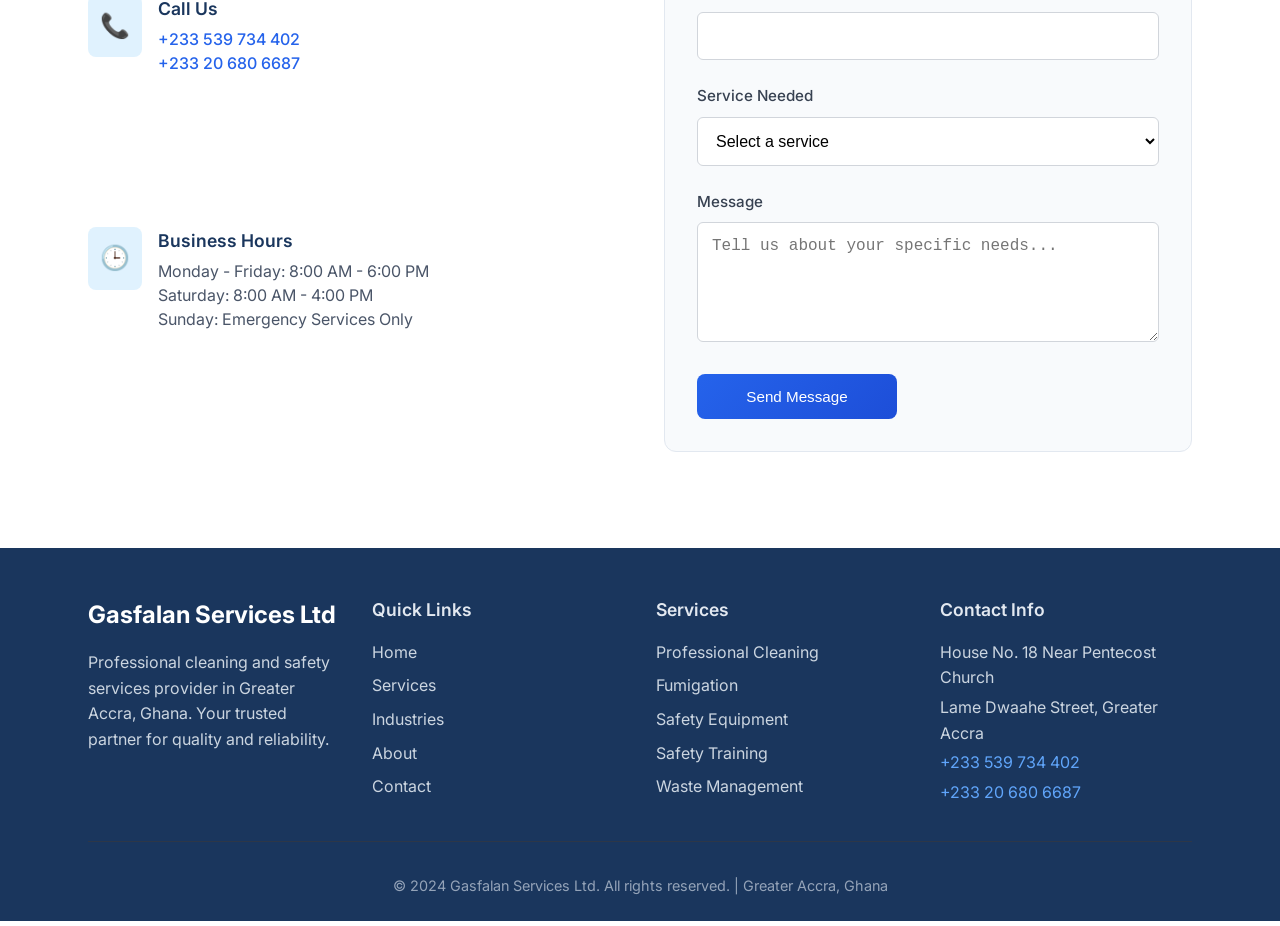
==== commit 6903e19c: "Updated Services" ====
--- a/index.html
+++ b/index.html
@@ -3,8 +3,8 @@
 <head>
     <meta charset="UTF-8">
     <meta name="viewport" content="width=device-width, initial-scale=1.0">
-    <meta name="description" content="Gasfalan Services Ltd - Professional cleaning, fumigation, safety equipment and training services in Greater Accra, Ghana">
-    <meta name="keywords" content="cleaning services, fumigation, safety equipment, safety training, Greater Accra, Ghana">
+    <meta name="description" content="Gasfalan Services Ltd - Professional cleaning, fumigation, safety equipment, training and waste management services in Greater Accra, Ghana">
+    <meta name="keywords" content="cleaning services, fumigation, safety equipment, safety training, waste management, Greater Accra, Ghana">
     <meta property="og:title" content="Gasfalan Services Ltd - Professional Cleaning & Safety Services">
     <meta property="og:description" content="Trusted cleaning, fumigation, and safety services provider in Greater Accra, Ghana">
     <meta property="og:type" content="website">
@@ -85,7 +85,7 @@
                         <span class="hero__accent">Greater Accra</span>
                     </h1>
                     <p class="hero__description">
-                        Your trusted partner for comprehensive cleaning, fumigation, safety equipment, and training services. 
+                        Your trusted partner for comprehensive cleaning, fumigation, safety equipment, training, and waste management services. 
                         Serving Greater Accra with excellence and reliability since our establishment.
                     </p>
                     <div class="hero__buttons">
@@ -223,6 +223,27 @@
                         <h3 class="service__title">Safety Training</h3>
                         <p class="service__description">
                             Professional safety training programs to educate your team on best practices and emergency procedures.
+                        </p>
+                    </div>
+                    
+                    <div class="service__card">
+                        <div class="service__image">
+                            <div class="image-placeholder service__img-placeholder" data-width="300" data-height="200">
+                                <img src="/images/image11.webp" 
+                                     alt="Professional waste management and disposal services"
+                                     class="service__img"
+                                     width="300" 
+                                     height="200"
+                                     loading="lazy">
+                                <div class="placeholder-overlay">
+                                    <span class="service__icon">🗑️</span>
+                                    <small class="placeholder-note">300×200px</small>
+                                </div>
+                            </div>
+                        </div>
+                        <h3 class="service__title">Waste Management</h3>
+                        <p class="service__description">
+                            Comprehensive waste collection, disposal, and recycling services for residential and commercial properties with environmental compliance.
                         </p>
                     </div>
                 </div>
@@ -439,6 +460,7 @@
                                     <option value="products">Cleaning Products</option>
                                     <option value="safety-equipment">Safety Equipment</option>
                                     <option value="training">Safety Training</option>
+                                    <option value="waste-management">Waste Management</option>
                                     <option value="multiple">Multiple Services</option>
                                 </select>
                             </div>
@@ -488,6 +510,7 @@
                             <li><a href="#services" class="footer__link">Fumigation</a></li>
                             <li><a href="#services" class="footer__link">Safety Equipment</a></li>
                             <li><a href="#services" class="footer__link">Safety Training</a></li>
+                            <li><a href="#services" class="footer__link">Waste Management</a></li>
                         </ul>
                     </div>
                     
